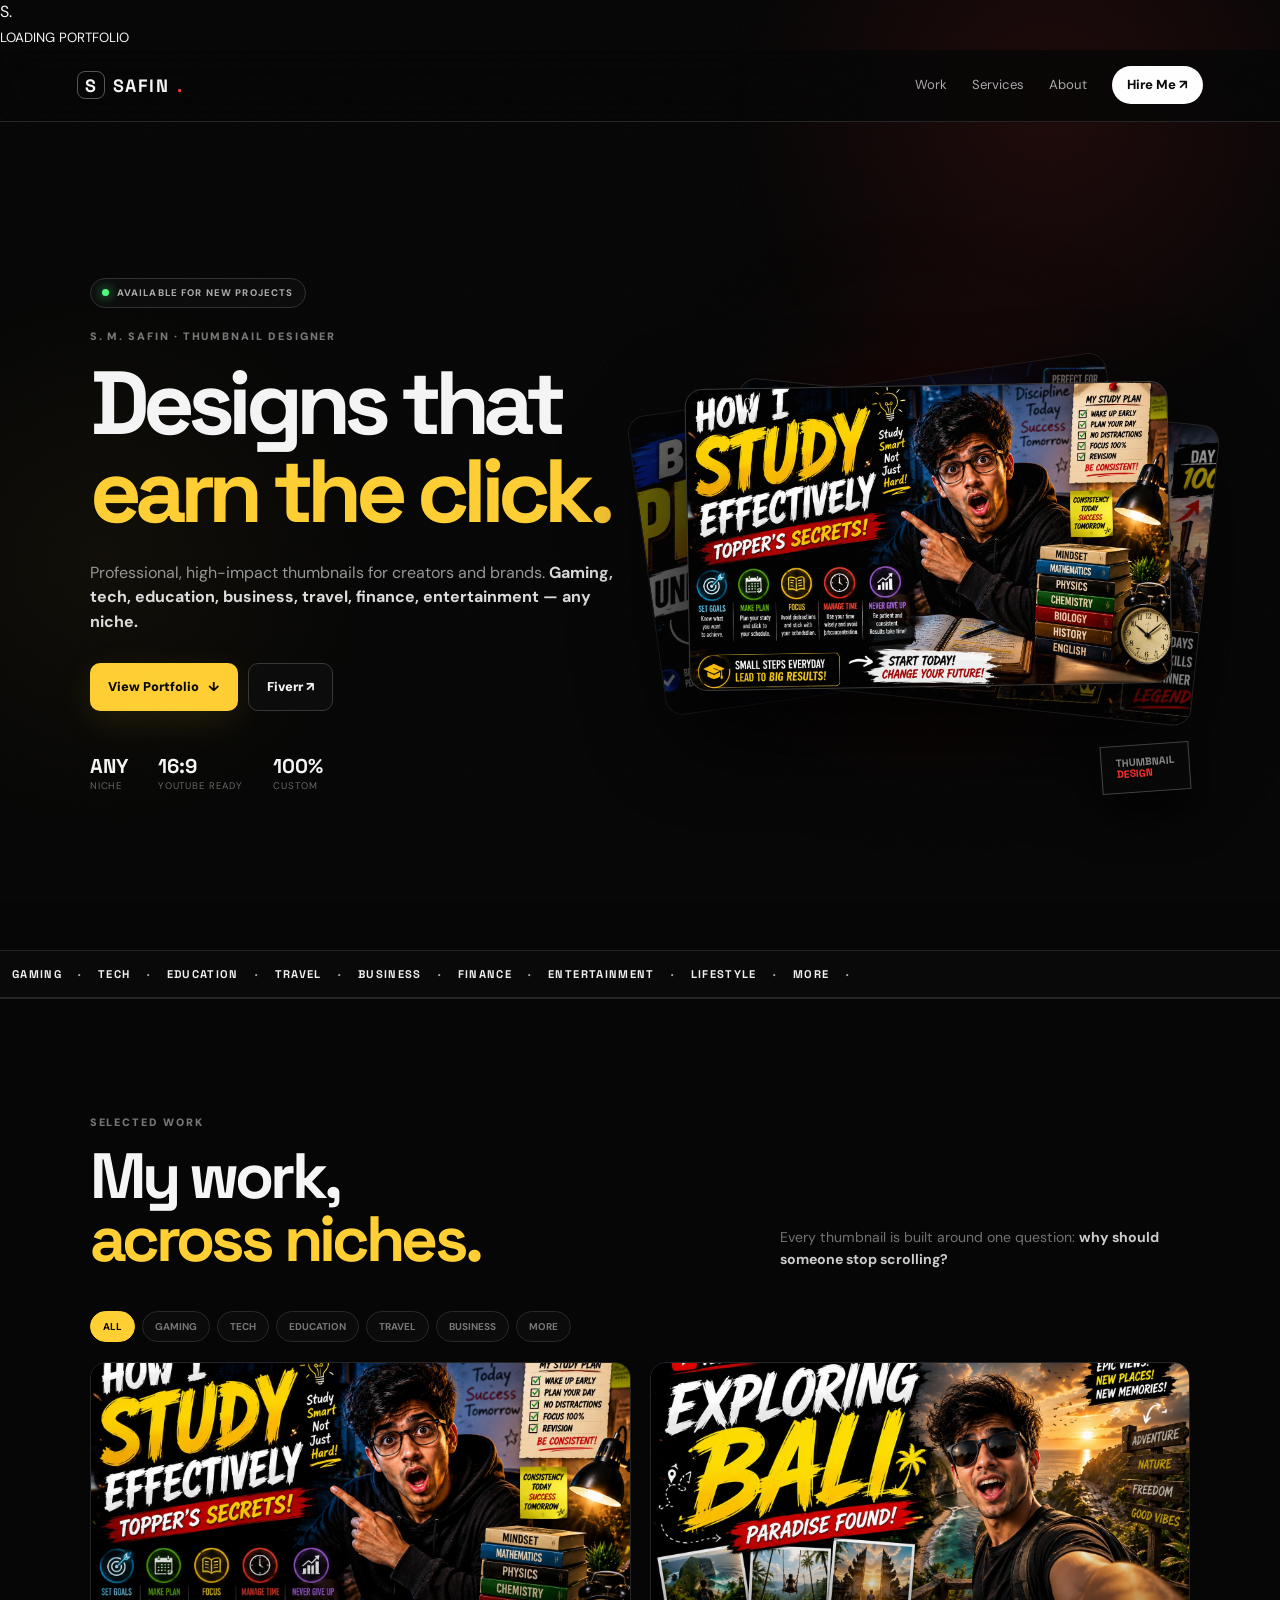
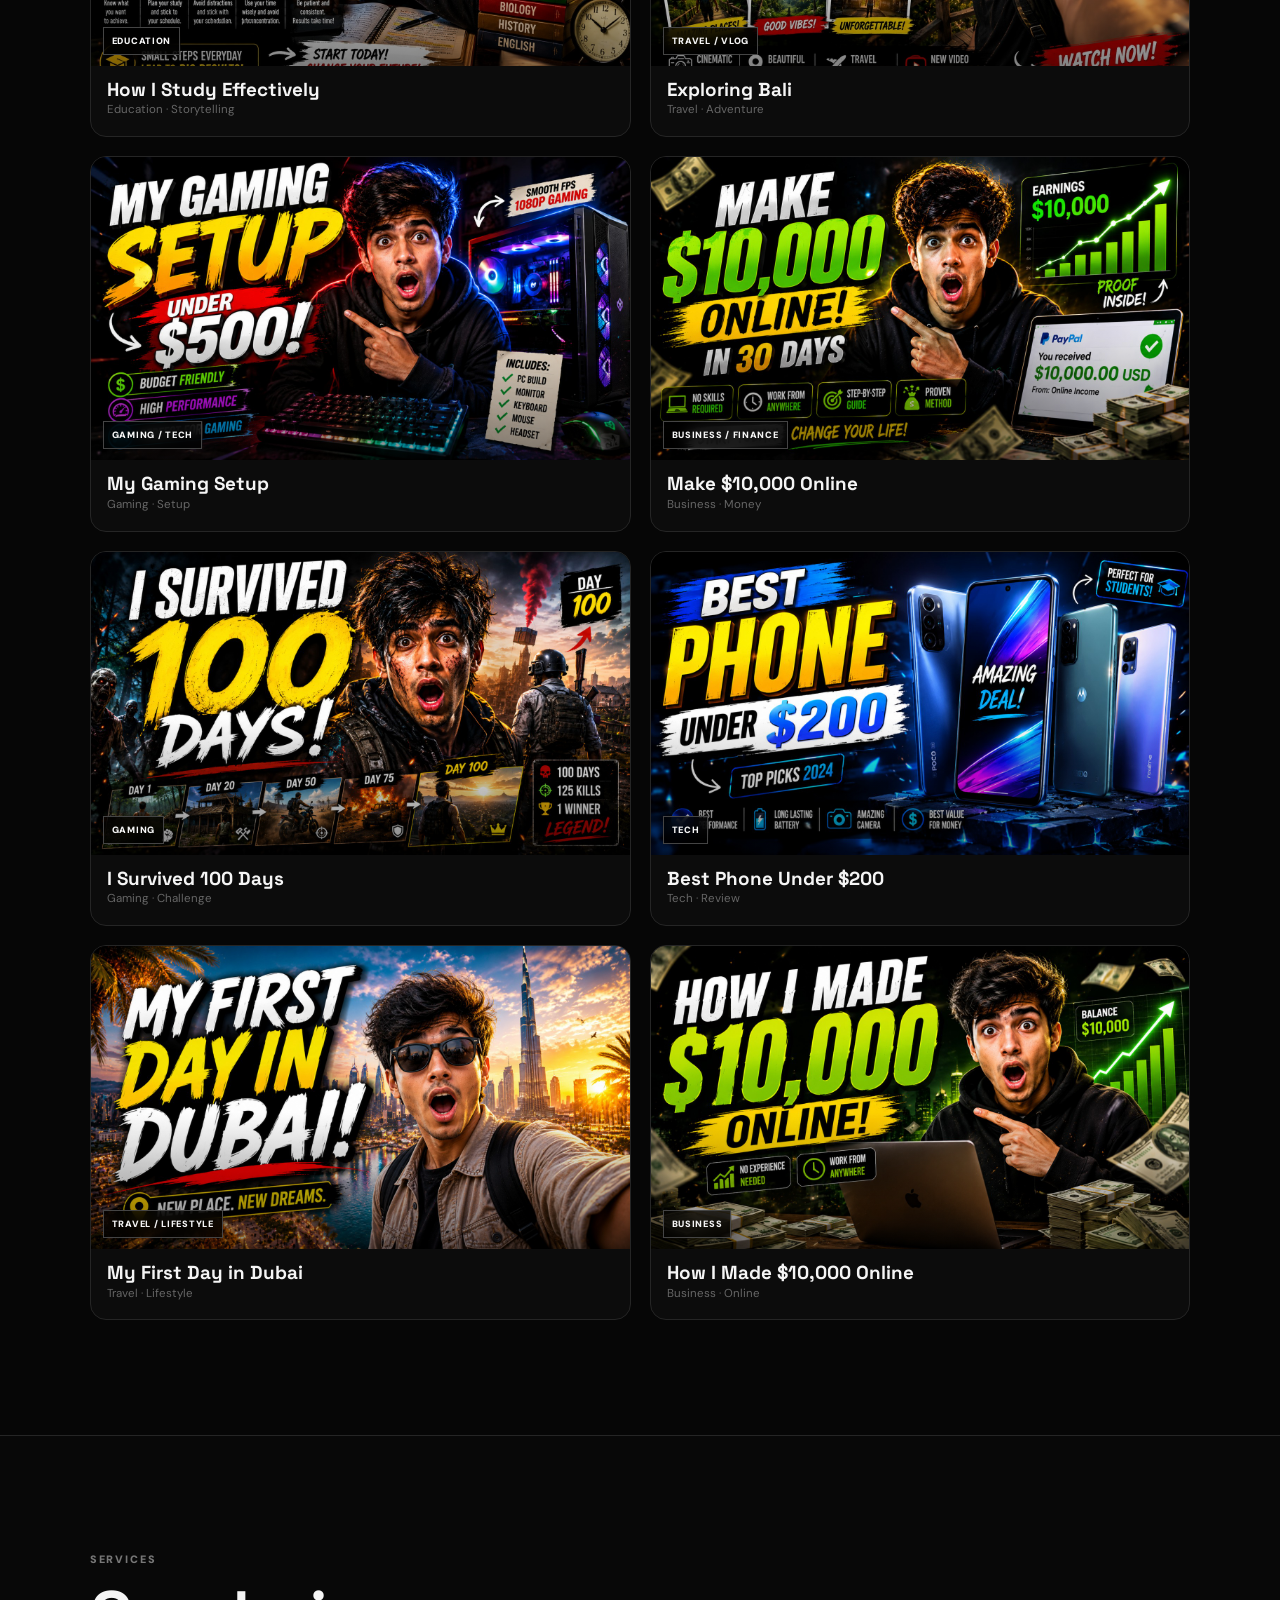
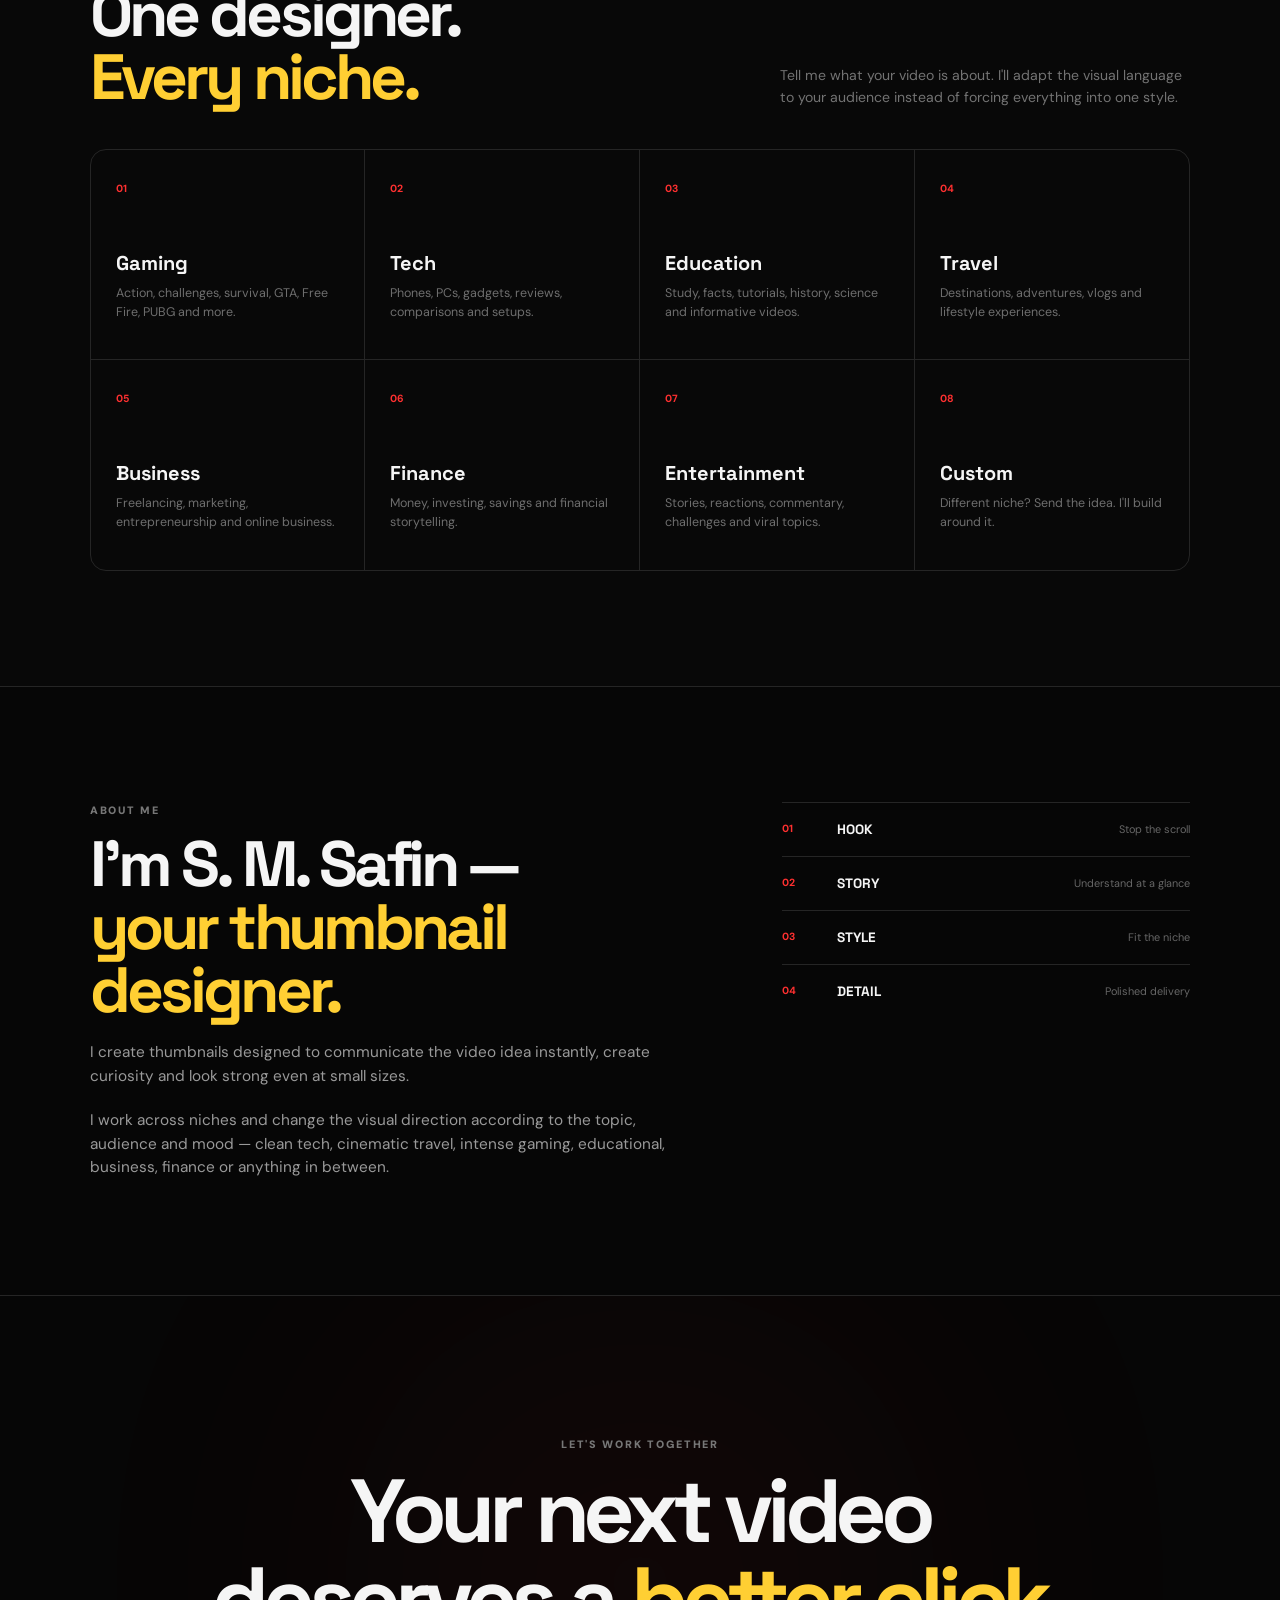
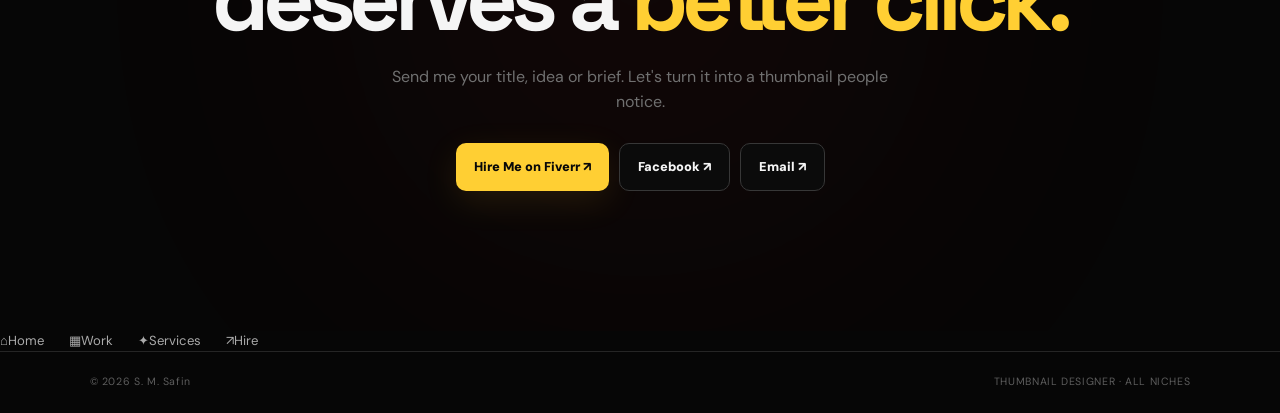
==== index.html @ 0e4bcb1c "Update index.html" ====
<!doctype html>
<html lang="en">
<head>
<meta charset="utf-8">
<meta name="viewport" content="width=device-width,initial-scale=1,viewport-fit=cover">
<meta name="description" content="S. M. Safin — Professional Thumbnail Designer. Custom thumbnails for gaming, tech, education, business, travel, finance, entertainment and more.">
<title>S. M. Safin — Thumbnail Designer</title>
<link rel="preconnect" href="https://fonts.googleapis.com">
<link rel="preconnect" href="https://fonts.gstatic.com" crossorigin>
<link href="https://fonts.googleapis.com/css2?family=DM+Sans:wght@400;500;600;700&family=Space+Grotesk:wght@500;600;700&display=swap" rel="stylesheet">
<link rel="stylesheet" href="style.css">
</head>
<body>
<div id="loader"><div class="loader-logo">S<span>.</span></div><div class="loader-line"><i></i></div><small>LOADING PORTFOLIO</small></div>
<div class="particles" aria-hidden="true"></div>
<div class="cursor-glow"></div>
<div class="grain"></div>

<header class="topbar">
  <a class="logo" href="#home"><span>S</span> SAFIN<span class="red">.</span></a>
  <nav>
    <a href="#work">Work</a><a href="#services">Services</a><a href="#about">About</a>
    <a class="hire-small" href="https://www.fiverr.com/users/safin_vasani" target="_blank" rel="noopener">Hire Me ↗</a>
  </nav>
</header>

<main id="home">
<section class="hero">
  <div class="hero-content reveal">
    <div class="availability"><i></i> AVAILABLE FOR NEW PROJECTS</div>
    <p class="kicker">S. M. SAFIN · THUMBNAIL DESIGNER</p>
    <h1>Designs that<br><em>earn the click.</em></h1>
    <p class="hero-text">Professional, high-impact thumbnails for creators and brands. <strong>Gaming, tech, education, business, travel, finance, entertainment — any niche.</strong></p>
    <div class="actions">
      <a class="btn primary" href="#work">View Portfolio <span>↓</span></a>
      <a class="btn ghost" href="https://www.fiverr.com/users/safin_vasani" target="_blank" rel="noopener">Fiverr ↗</a>
    </div>
    <div class="proof">
      <div><b>ANY</b><small>NICHE</small></div><div><b>16:9</b><small>YOUTUBE READY</small></div><div><b>100%</b><small>CUSTOM</small></div>
    </div>
  </div>

  <div class="hero-visual reveal">
    <div class="halo"></div>
    <div class="frame frame-a"><img src="assets/phone-1.png" alt="Tech thumbnail"></div>
    <div class="frame frame-b"><img src="assets/gaming-100-days.png" alt="Gaming thumbnail"></div>
    <div class="frame frame-c"><img src="assets/education.png" alt="Education thumbnail"></div>
    <div class="floating-label"><span>THUMBNAIL</span><b>DESIGN</b></div>
  </div>
</section>

<section class="marquee"><div><span>GAMING</span> · <span>TECH</span> · <span>EDUCATION</span> · <span>TRAVEL</span> · <span>BUSINESS</span> · <span>FINANCE</span> · <span>ENTERTAINMENT</span> · <span>LIFESTYLE</span> · <span>MORE</span> ·</div></section>

<section class="section" id="work">
  <div class="section-title reveal"><div><p class="kicker">SELECTED WORK</p><h2>My work,<br><em>across niches.</em></h2></div><p>Every thumbnail is built around one question: <strong>why should someone stop scrolling?</strong></p></div>
  <div class="filters">
    <button class="filter active" data-filter="all">All</button><button class="filter" data-filter="gaming">Gaming</button><button class="filter" data-filter="tech">Tech</button><button class="filter" data-filter="education">Education</button><button class="filter" data-filter="travel">Travel</button><button class="filter" data-filter="business">Business</button><button class="filter" data-filter="more">More</button>
  </div>
  <div class="grid">
    <article class="work-card reveal" data-cat="education"><div class="thumb"><img src="assets/education.png" alt="How I Study Effectively"><span>EDUCATION</span></div><h3>How I Study Effectively</h3><p>Education · Storytelling</p></article>
    <article class="work-card reveal" data-cat="travel"><div class="thumb"><img src="assets/bali.png" alt="Exploring Bali"><span>TRAVEL / VLOG</span></div><h3>Exploring Bali</h3><p>Travel · Adventure</p></article>
    <article class="work-card reveal" data-cat="gaming"><div class="thumb"><img src="assets/pc-setup.png" alt="My Gaming Setup"><span>GAMING / TECH</span></div><h3>My Gaming Setup</h3><p>Gaming · Setup</p></article>
    <article class="work-card reveal" data-cat="business"><div class="thumb"><img src="assets/money.png" alt="Make $10,000 Online"><span>BUSINESS / FINANCE</span></div><h3>Make $10,000 Online</h3><p>Business · Money</p></article>
    <article class="work-card reveal" data-cat="gaming"><div class="thumb"><img src="assets/gaming-100-days.png" alt="I Survived 100 Days"><span>GAMING</span></div><h3>I Survived 100 Days</h3><p>Gaming · Challenge</p></article>
    <article class="work-card reveal" data-cat="tech"><div class="thumb"><img src="assets/phone-1.png" alt="Best Phone Under $200"><span>TECH</span></div><h3>Best Phone Under $200</h3><p>Tech · Review</p></article>
    <article class="work-card reveal" data-cat="travel"><div class="thumb"><img src="assets/dubai.png" alt="My First Day in Dubai"><span>TRAVEL / LIFESTYLE</span></div><h3>My First Day in Dubai</h3><p>Travel · Lifestyle</p></article>
    <article class="work-card reveal" data-cat="business"><div class="thumb"><img src="assets/online-income.png" alt="How I Made $10,000 Online"><span>BUSINESS</span></div><h3>How I Made $10,000 Online</h3><p>Business · Online</p></article>
  </div>
</section>

<section class="section dark" id="services">
  <div class="section-title reveal"><div><p class="kicker">SERVICES</p><h2>One designer.<br><em>Every niche.</em></h2></div><p>Tell me what your video is about. I'll adapt the visual language to your audience instead of forcing everything into one style.</p></div>
  <div class="services">
    <div><b>01</b><h3>Gaming</h3><p>Action, challenges, survival, GTA, Free Fire, PUBG and more.</p></div>
    <div><b>02</b><h3>Tech</h3><p>Phones, PCs, gadgets, reviews, comparisons and setups.</p></div>
    <div><b>03</b><h3>Education</h3><p>Study, facts, tutorials, history, science and informative videos.</p></div>
    <div><b>04</b><h3>Travel</h3><p>Destinations, adventures, vlogs and lifestyle experiences.</p></div>
    <div><b>05</b><h3>Business</h3><p>Freelancing, marketing, entrepreneurship and online business.</p></div>
    <div><b>06</b><h3>Finance</h3><p>Money, investing, savings and financial storytelling.</p></div>
    <div><b>07</b><h3>Entertainment</h3><p>Stories, reactions, commentary, challenges and viral topics.</p></div>
    <div><b>08</b><h3>Custom</h3><p>Different niche? Send the idea. I'll build around it.</p></div>
  </div>
</section>

<section class="section about" id="about">
  <div class="about-copy reveal"><p class="kicker">ABOUT ME</p><h2>I'm S. M. Safin —<br><em>your thumbnail designer.</em></h2><p>I create thumbnails designed to communicate the video idea instantly, create curiosity and look strong even at small sizes.</p><p>I work across niches and change the visual direction according to the topic, audience and mood — clean tech, cinematic travel, intense gaming, educational, business, finance or anything in between.</p></div>
  <div class="principles reveal"><div><b>01</b><span>HOOK</span><small>Stop the scroll</small></div><div><b>02</b><span>STORY</span><small>Understand at a glance</small></div><div><b>03</b><span>STYLE</span><small>Fit the niche</small></div><div><b>04</b><span>DETAIL</span><small>Polished delivery</small></div></div>
</section>

<section class="contact" id="contact">
  <div class="contact-inner reveal"><p class="kicker">LET'S WORK TOGETHER</p><h2>Your next video<br>deserves a <em>better click.</em></h2><p>Send me your title, idea or brief. Let's turn it into a thumbnail people notice.</p><div class="contact-buttons"><a class="btn primary" href="https://www.fiverr.com/users/safin_vasani" target="_blank" rel="noopener">Hire Me on Fiverr ↗</a><a class="btn ghost" href="https://www.facebook.com/share/1FQBGMkXBJ/" target="_blank" rel="noopener">Facebook ↗</a><a class="btn ghost" href="mailto:safinvasani77@gmail.com">Email ↗</a></div></div>
</section>
</main>
<nav class="mobile-nav" aria-label="Mobile navigation">
  <a href="#home" class="active"><span>⌂</span>Home</a>
  <a href="#work"><span>▦</span>Work</a>
  <a href="#services"><span>✦</span>Services</a>
  <a href="#contact"><span>↗</span>Hire</a>
</nav>

<footer><span>© 2026 S. M. Safin</span><span>THUMBNAIL DESIGNER · ALL NICHES</span></footer>

<script>
window.addEventListener('load',()=>setTimeout(()=>document.body.classList.add('loaded'),550));
const observer=new IntersectionObserver(entries=>entries.forEach(e=>{if(e.isIntersecting)e.target.classList.add('visible')}),{threshold:.12});
document.querySelectorAll('.reveal').forEach(e=>observer.observe(e));

const filters=document.querySelectorAll('.filter');
const cards=document.querySelectorAll('.work-card');
filters.forEach(btn=>btn.addEventListener('click',()=>{
  filters.forEach(b=>b.classList.remove('active'));btn.classList.add('active');
  const f=btn.dataset.filter;
  cards.forEach(c=>{c.style.display=(f==='all'||c.dataset.cat===f|| (f==='more'&&!['gaming','tech','education','travel','business'].includes(c.dataset.cat)))?'block':'none'});
}));

document.querySelectorAll('.thumb img').forEach(img=>img.addEventListener('click',()=>{
  const light=document.createElement('div');light.className='lightbox';
  light.innerHTML='<button aria-label="Close">×</button><img src="'+img.src+'" alt="">';
  document.body.appendChild(light);
  light.addEventListener('click',e=>{if(e.target===light||e.target.tagName==='BUTTON')light.remove()});
}));
const mobileLinks=[...document.querySelectorAll('.mobile-nav a')];
const sections=['home','work','services','contact'].map(id=>document.getElementById(id));
const navObserver=new IntersectionObserver(entries=>entries.forEach(e=>{
  if(e.isIntersecting){
    mobileLinks.forEach(a=>a.classList.toggle('active',a.getAttribute('href')==='#'+e.target.id));
  }
}),{rootMargin:'-45% 0px -45% 0px',threshold:0});
sections.forEach(s=>s&&navObserver.observe(s));
</script>
</body>
                                      </html>
---- style.css ----
*{box-sizing:border-box;margin:0;padding:0}
:root{--bg:#060606;--panel:#0d0d0d;--text:#f5f5f5;--muted:#8d8d8d;--line:#252525;--red:#ff3030;--gold:#ffcf33}
html{scroll-behavior:smooth}
body{background:var(--bg);color:var(--text);font-family:"DM Sans",sans-serif;line-height:1.55;overflow-x:hidden}
body:before{content:"";position:fixed;inset:0;pointer-events:none;background:radial-gradient(circle at 82% 12%,rgba(255,48,48,.10),transparent 25%),radial-gradient(circle at 8% 62%,rgba(255,207,51,.045),transparent 22%);z-index:-2}
.grain{position:fixed;inset:0;pointer-events:none;opacity:.025;z-index:50;background-image:url("data:image/svg+xml,%3Csvg xmlns='http://www.w3.org/2000/svg' width='160' height='160'%3E%3Cfilter id='n'%3E%3CfeTurbulence baseFrequency='.8' numOctaves='3' stitchTiles='stitch' type='fractalNoise'/%3E%3C/filter%3E%3Crect width='100%25' height='100%25' filter='url(%23n)'/%3E%3C/svg%3E")}
a{text-decoration:none;color:inherit}
.topbar{height:72px;display:flex;align-items:center;justify-content:space-between;padding:0 6vw;border-bottom:1px solid var(--line);position:sticky;top:0;z-index:20;background:rgba(6,6,6,.82);backdrop-filter:blur(18px)}
.logo{font:700 1.12rem "Space Grotesk";letter-spacing:.08em;display:flex;gap:8px;align-items:center}.logo span:first-child{display:grid;place-items:center;width:28px;height:28px;border:1px solid #555;border-radius:8px}.red{color:var(--red)}
nav{display:flex;align-items:center;gap:25px;color:#aaa;font-size:.82rem}nav a:hover{color:#fff}.hire-small{padding:9px 15px;border-radius:999px;background:#fff;color:#080808;font-weight:800}
.hero{min-height:calc(100vh - 72px);display:grid;grid-template-columns:1fr 1fr;align-items:center;gap:4vw;padding:65px 7vw;position:relative}
.availability{display:inline-flex;align-items:center;gap:8px;padding:7px 11px;border:1px solid #303030;border-radius:99px;color:#aaa;font-size:.6rem;font-weight:800;letter-spacing:.12em;margin-bottom:20px;background:#0b0b0b}.availability i{width:7px;height:7px;border-radius:50%;background:#4cff82;box-shadow:0 0 12px #4cff82}
.kicker{font-size:.67rem;font-weight:900;letter-spacing:.18em;color:#777;margin-bottom:15px}
h1,h2,h3{font-family:"Space Grotesk",sans-serif;line-height:.98}h1{font-size:clamp(3.2rem,7vw,7rem);letter-spacing:-.075em}em{font-style:normal;color:var(--gold)}
.hero-text{max-width:650px;color:#969696;font-size:1rem;margin:25px 0 28px}.hero-text strong{color:#ddd}
.actions,.contact-buttons{display:flex;gap:10px;flex-wrap:wrap}.btn{display:inline-flex;align-items:center;justify-content:center;gap:9px;padding:13px 18px;border-radius:10px;font-size:.8rem;font-weight:900;transition:.25s}.primary{background:var(--gold);color:#080808;box-shadow:0 10px 35px rgba(255,207,51,.10)}.primary:hover{transform:translateY(-3px);box-shadow:0 15px 45px rgba(255,207,51,.22)}.ghost{border:1px solid #373737;background:#0b0b0b}.ghost:hover{border-color:#777;transform:translateY(-3px)}
.proof{display:flex;gap:30px;margin-top:42px}.proof div{display:flex;flex-direction:column}.proof b{font:700 1.25rem "Space Grotesk"}.proof small{color:#666;font-size:.6rem;letter-spacing:.1em}
.hero-visual{height:570px;position:relative;display:flex;align-items:center;justify-content:center}.halo{position:absolute;width:320px;height:320px;border-radius:50%;background:rgba(255,48,48,.16);filter:blur(85px);animation:pulse 5s ease-in-out infinite}.frame{position:absolute;width:min(500px,92%);aspect-ratio:16/10;border:1px solid #393939;border-radius:18px;overflow:hidden;background:#111;box-shadow:0 35px 90px rgba(0,0,0,.7)}.frame img{width:100%;height:100%;object-fit:cover}.frame-a{transform:rotate(-8deg) translate(-42px,-8px);opacity:.42}.frame-b{transform:rotate(6deg) translate(38px,12px);opacity:.68}.frame-c{transform:rotate(-1deg);z-index:3}.floating-label{position:absolute;z-index:5;right:0;bottom:5%;background:rgba(7,7,7,.9);border:1px solid #444;padding:12px 14px;transform:rotate(-4deg);font:700 .65rem/1.05 "Space Grotesk";box-shadow:0 20px 45px #000}.floating-label span{display:block;color:#888}.floating-label b{color:var(--red)}
.marquee{overflow:hidden;border-top:1px solid var(--line);border-bottom:1px solid var(--line);background:#090909;padding:16px 0;white-space:nowrap}.marquee div{width:max-content;animation:marquee 25s linear infinite;font:700 .7rem "Space Grotesk";letter-spacing:.12em;color:#aaa}.marquee span{color:#eee;margin:0 12px}
.section{padding:115px 7vw;border-top:1px solid var(--line)}.section.dark{background:#080808}.section-title{display:flex;justify-content:space-between;align-items:end;gap:35px;margin-bottom:40px}.section-title h2{font-size:clamp(2.5rem,5vw,5rem);letter-spacing:-.06em}.section-title>p{max-width:410px;color:#737373;font-size:.88rem}.section-title>p strong{color:#ccc}
.filters{display:flex;gap:7px;flex-wrap:wrap;margin-bottom:20px}.filter{border:1px solid #292929;background:#0b0b0b;color:#777;border-radius:99px;padding:8px 12px;font:700 .62rem "DM Sans";text-transform:uppercase;cursor:pointer}.filter.active,.filter:hover{background:var(--gold);border-color:var(--gold);color:#080808}
.grid{display:grid;grid-template-columns:repeat(2,1fr);gap:19px}.work-card{background:#0c0c0c;border:1px solid #252525;border-radius:16px;overflow:hidden;transition:.3s}.work-card:hover{transform:translateY(-5px);border-color:#4b4b4b}.thumb{position:relative;overflow:hidden;cursor:zoom-in}.thumb img{display:block;width:100%;aspect-ratio:16/9;object-fit:cover;transition:.45s}.work-card:hover .thumb img{transform:scale(1.035)}.thumb:after{content:"";position:absolute;inset:0;background:linear-gradient(to top,rgba(0,0,0,.48),transparent 45%);pointer-events:none}.thumb span{position:absolute;left:12px;bottom:11px;z-index:2;padding:6px 8px;border:1px solid #444;background:rgba(0,0,0,.72);backdrop-filter:blur(7px);font-size:.57rem;font-weight:900;letter-spacing:.08em}.work-card h3{font-size:1.18rem;padding:15px 16px 2px}.work-card>p{font-size:.72rem;color:#666;padding:0 16px 17px}
.services{display:grid;grid-template-columns:repeat(4,1fr);border:1px solid var(--line);border-radius:16px;overflow:hidden}.services>div{min-height:210px;padding:25px;border-right:1px solid var(--line);border-bottom:1px solid var(--line);transition:.25s}.services>div:nth-child(4n){border-right:0}.services>div:nth-last-child(-n+4){border-bottom:0}.services>div:hover{background:#101010}.services b{color:var(--red);font-size:.65rem}.services h3{font-size:1.25rem;margin:55px 0 10px}.services p{font-size:.78rem;color:#6e6e6e}
.about{display:grid;grid-template-columns:1.2fr .8fr;gap:80px}.about-copy{max-width:760px}.about-copy h2{font-size:clamp(2.5rem,5vw,5rem);letter-spacing:-.06em}.about-copy>p:not(.kicker){color:#999;margin-top:20px;font-size:.96rem}.principles{display:flex;flex-direction:column}.principles div{border-top:1px solid var(--line);padding:18px 0;display:grid;grid-template-columns:45px 1fr auto;align-items:center;gap:10px}.principles b{color:var(--red);font-size:.65rem}.principles span{font:700 .85rem "Space Grotesk"}.principles small{color:#666;font-size:.68rem}
.contact{padding:140px 7vw;border-top:1px solid var(--line);text-align:center;position:relative;overflow:hidden}.contact:before{content:"";position:absolute;width:500px;height:500px;border-radius:50%;background:var(--red);filter:blur(170px);opacity:.08;left:50%;top:45%;transform:translate(-50%,-50%)}.contact-inner{position:relative}.contact h2{font-size:clamp(3rem,7vw,7rem);letter-spacing:-.07em}.contact-inner>p:not(.kicker){max-width:500px;color:#707070;margin:22px auto 28px}.contact-buttons{justify-content:center}
footer{display:flex;justify-content:space-between;padding:22px 7vw;border-top:1px solid var(--line);color:#5e5e5e;font-size:.66rem;letter-spacing:.06em}
.reveal{opacity:0;transform:translateY(24px);transition:opacity .7s ease,transform .7s ease}.reveal.visible{opacity:1;transform:none}
.lightbox{position:fixed;inset:0;background:rgba(0,0,0,.92);backdrop-filter:blur(10px);z-index:100;display:grid;place-items:center;padding:25px}.lightbox img{max-width:94vw;max-height:88vh;object-fit:contain;border:1px solid #444;border-radius:10px}.lightbox button{position:fixed;right:18px;top:15px;width:42px;height:42px;border-radius:50%;border:1px solid #555;background:#111;color:#fff;font-size:28px;cursor:pointer}
@keyframes pulse{50%{transform:scale(1.08);opacity:.75}}@keyframes marquee{to{transform:translateX(-50%)}}
@media(max-width:900px){.hero{grid-template-columns:1fr;padding-top:55px}.hero-visual{height:420px;margin-top:10px}.services{grid-template-columns:1fr 1fr}.services>div:nth-child(4n){border-right:1px solid var(--line)}.services>div:nth-child(2n){border-right:0}.services>div:nth-last-child(-n+4){border-bottom:1px solid var(--line)}.services>div:nth-last-child(-n+2){border-bottom:0}.about{grid-template-columns:1fr;gap:45px}}
@media(max-width:620px){.topbar{height:66px;padding:0 5vw}.topbar nav a:not(.hire-small){display:none}.hero,.section{padding-left:5vw;padding-right:5vw}.hero{min-height:auto;padding-top:45px;padding-bottom:55px}.availability{font-size:.53rem}h1{font-size:3.25rem}.hero-text{font-size:.9rem}.proof{gap:18px}.proof b{font-size:1.05rem}.hero-visual{height:300px}.frame{width:94%}.floating-label{right:0;bottom:0}.section{padding-top:85px;padding-bottom:85px}.section-title{display:block}.section-title>p{margin-top:16px}.filters{flex-wrap:nowrap;overflow:auto;padding-bottom:4px}.filter{white-space:nowrap}.grid{grid-template-columns:1fr}.services{grid-template-columns:1fr}.services>div,.services>div:nth-child(2n),.services>div:nth-child(4n){border-right:0!important;border-bottom:1px solid var(--line)!important;min-height:auto}.services>div:last-child{border-bottom:0!important}.about-copy h2{font-size:2.55rem}.contact{padding:100px 5vw}.contact h2{font-size:3.2rem}.contact-buttons .btn{width:100%}footer{padding:20px 5vw;display:block}footer span{display:block;margin:4px 0}}
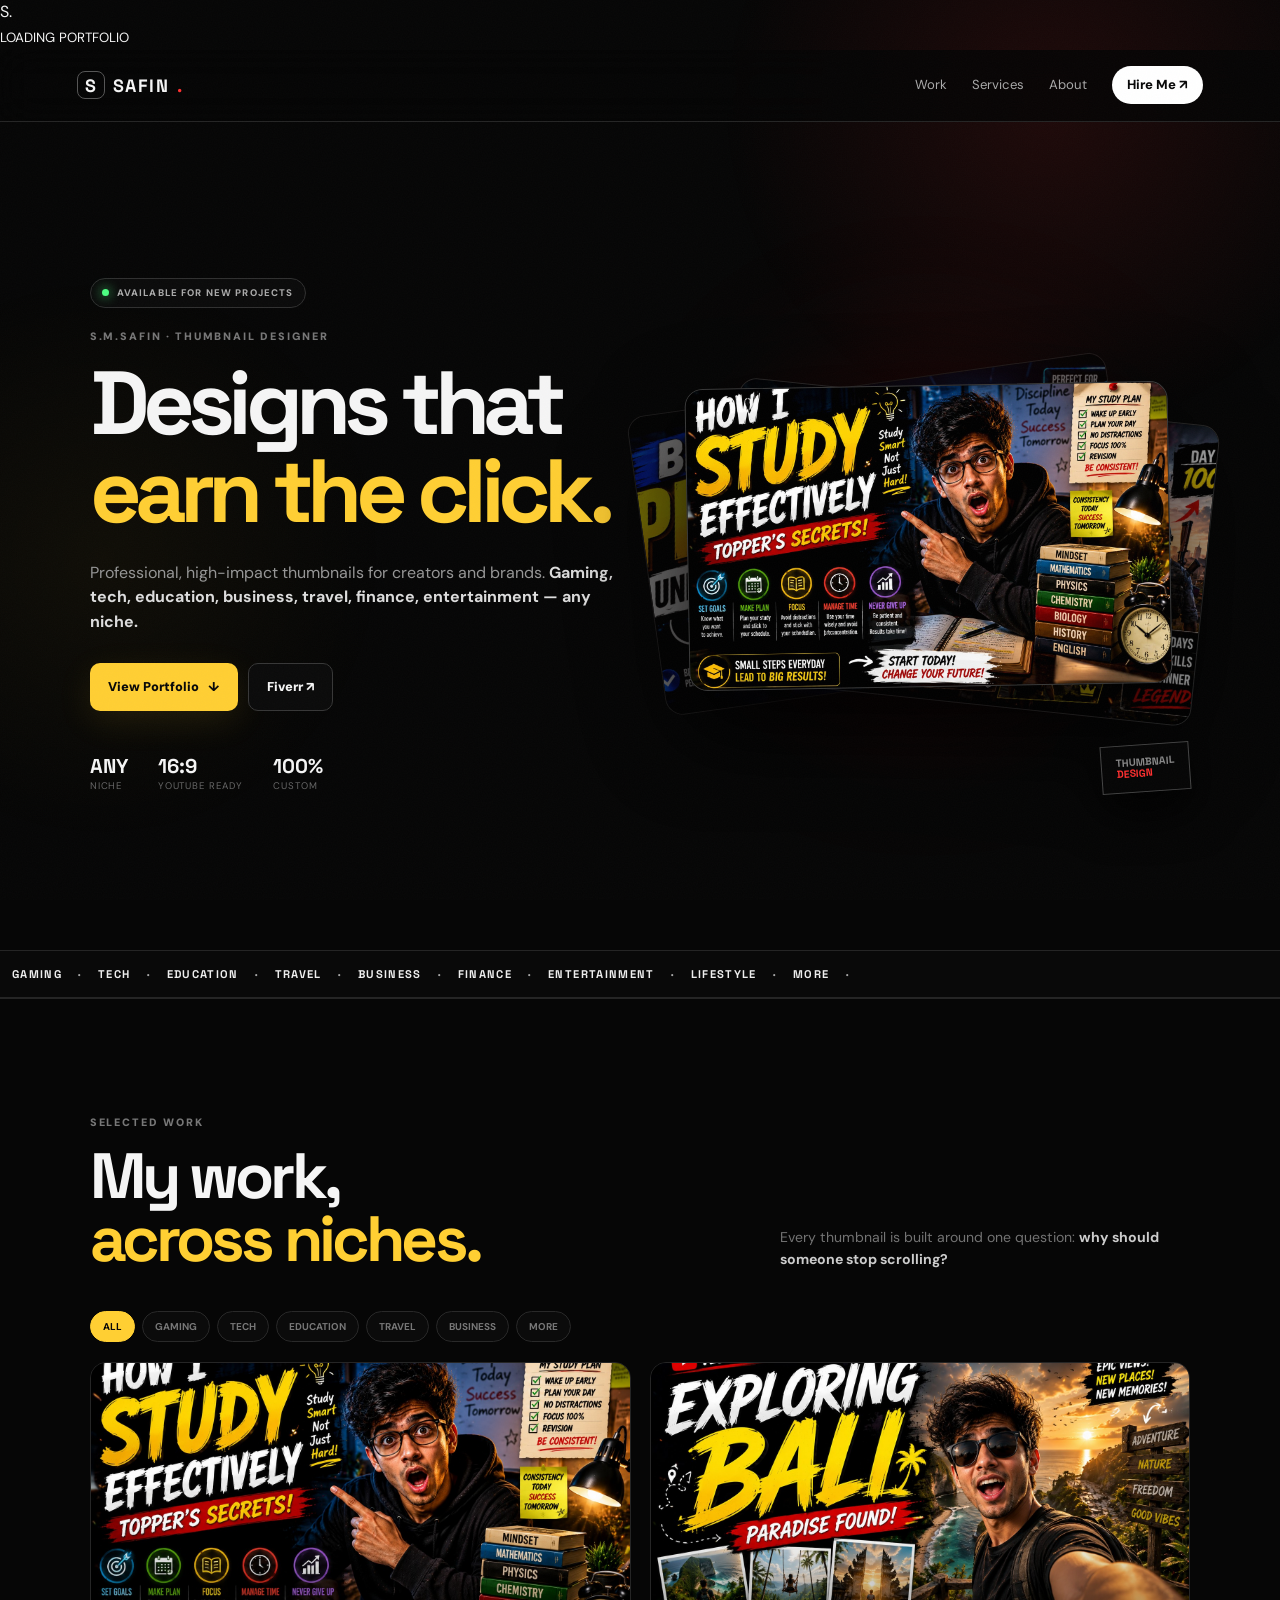
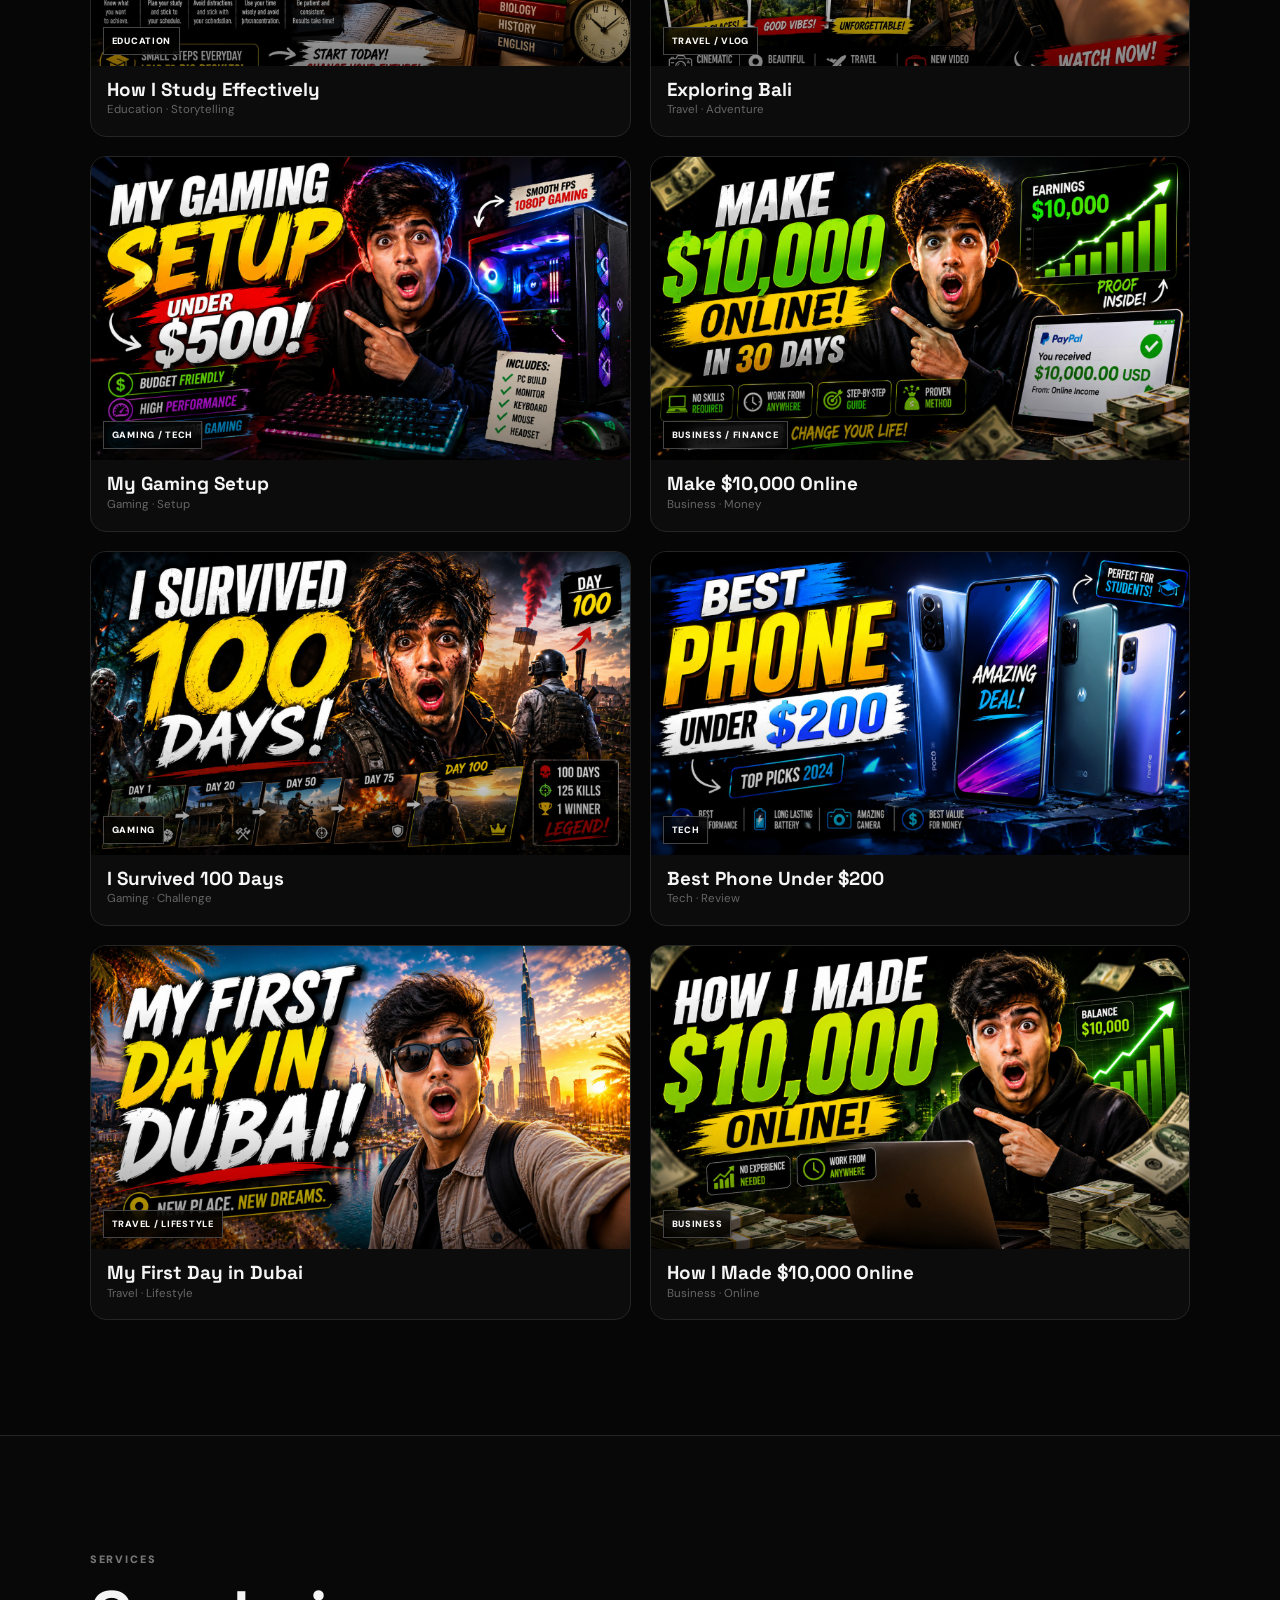
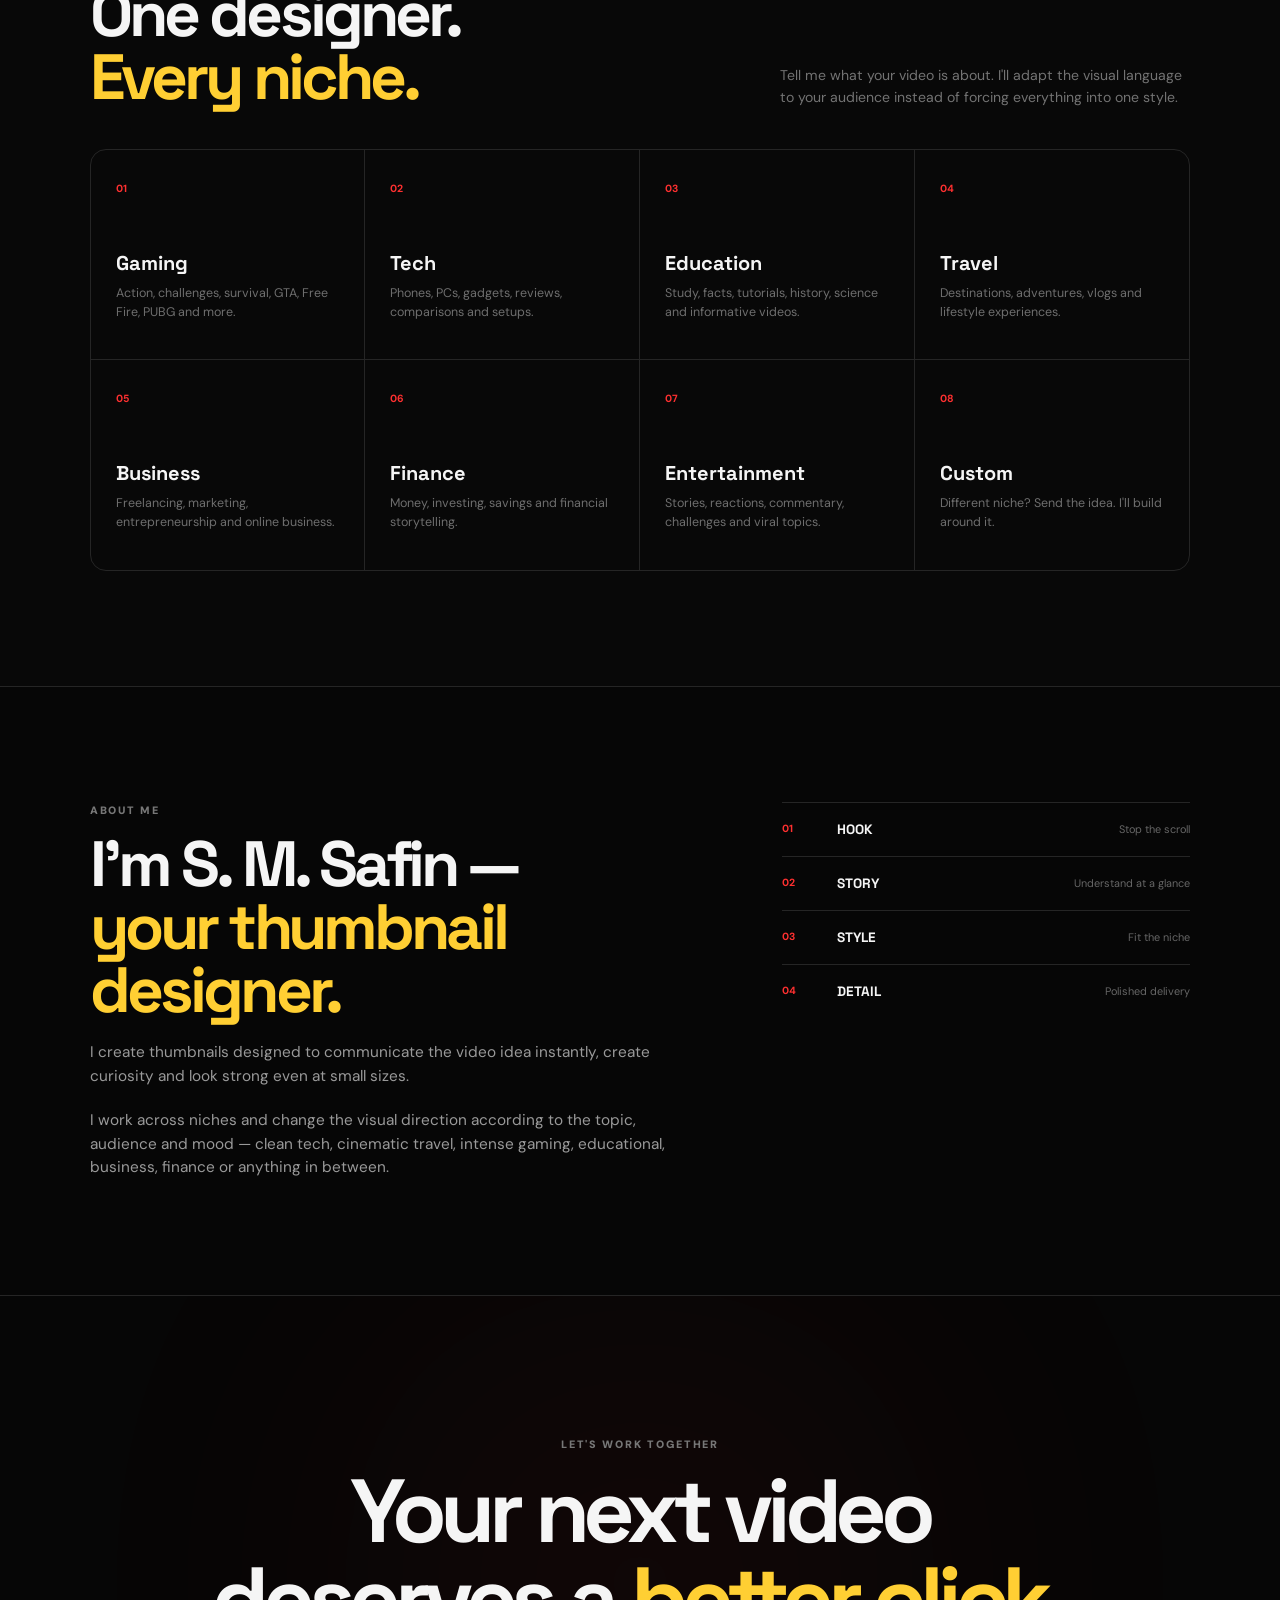
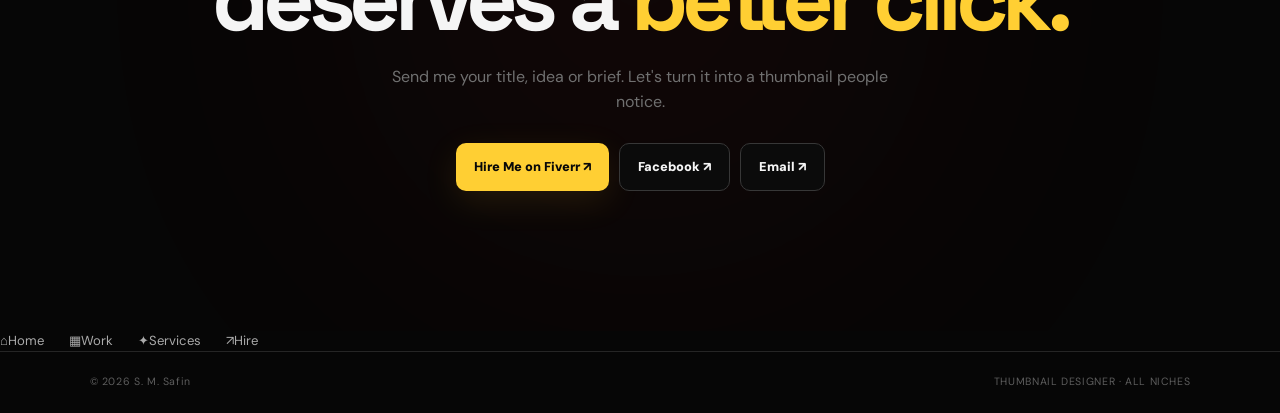
==== commit 58ce34a8: "Update index.html" ====
--- a/index.html
+++ b/index.html
@@ -3,8 +3,8 @@
 <head>
 <meta charset="utf-8">
 <meta name="viewport" content="width=device-width,initial-scale=1,viewport-fit=cover">
-<meta name="description" content="S. M. Safin — Professional Thumbnail Designer. Custom thumbnails for gaming, tech, education, business, travel, finance, entertainment and more.">
-<title>S. M. Safin — Thumbnail Designer</title>
+<meta name="description" content="S.M.Safin — Professional Thumbnail Designer. Custom thumbnails for gaming, tech, education, business, travel, finance, entertainment and more.">
+<title>S.M Safin — Thumbnail Designer</title>
 <link rel="preconnect" href="https://fonts.googleapis.com">
 <link rel="preconnect" href="https://fonts.gstatic.com" crossorigin>
 <link href="https://fonts.googleapis.com/css2?family=DM+Sans:wght@400;500;600;700&family=Space+Grotesk:wght@500;600;700&display=swap" rel="stylesheet">
@@ -28,7 +28,7 @@
 <section class="hero">
   <div class="hero-content reveal">
     <div class="availability"><i></i> AVAILABLE FOR NEW PROJECTS</div>
-    <p class="kicker">S. M. SAFIN · THUMBNAIL DESIGNER</p>
+    <p class="kicker">S.M.SAFIN · THUMBNAIL DESIGNER</p>
     <h1>Designs that<br><em>earn the click.</em></h1>
     <p class="hero-text">Professional, high-impact thumbnails for creators and brands. <strong>Gaming, tech, education, business, travel, finance, entertainment — any niche.</strong></p>
     <div class="actions">
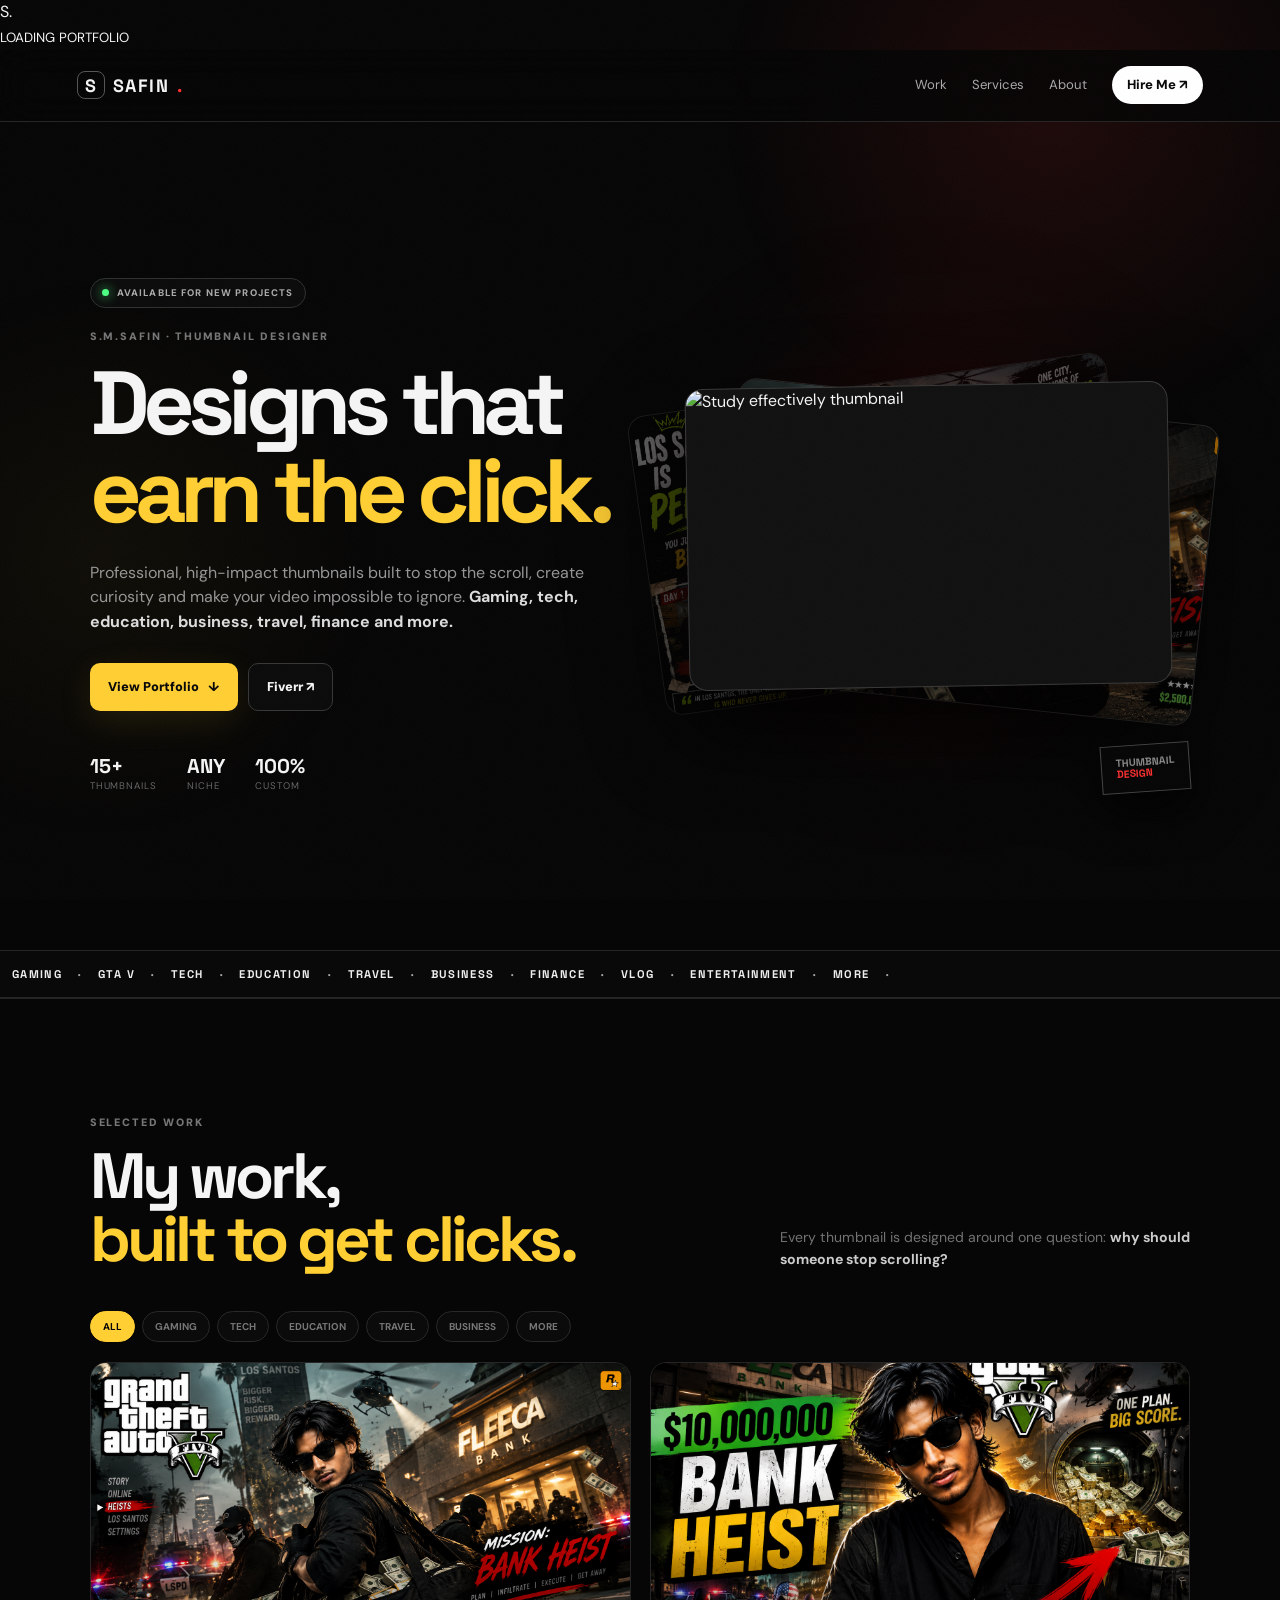
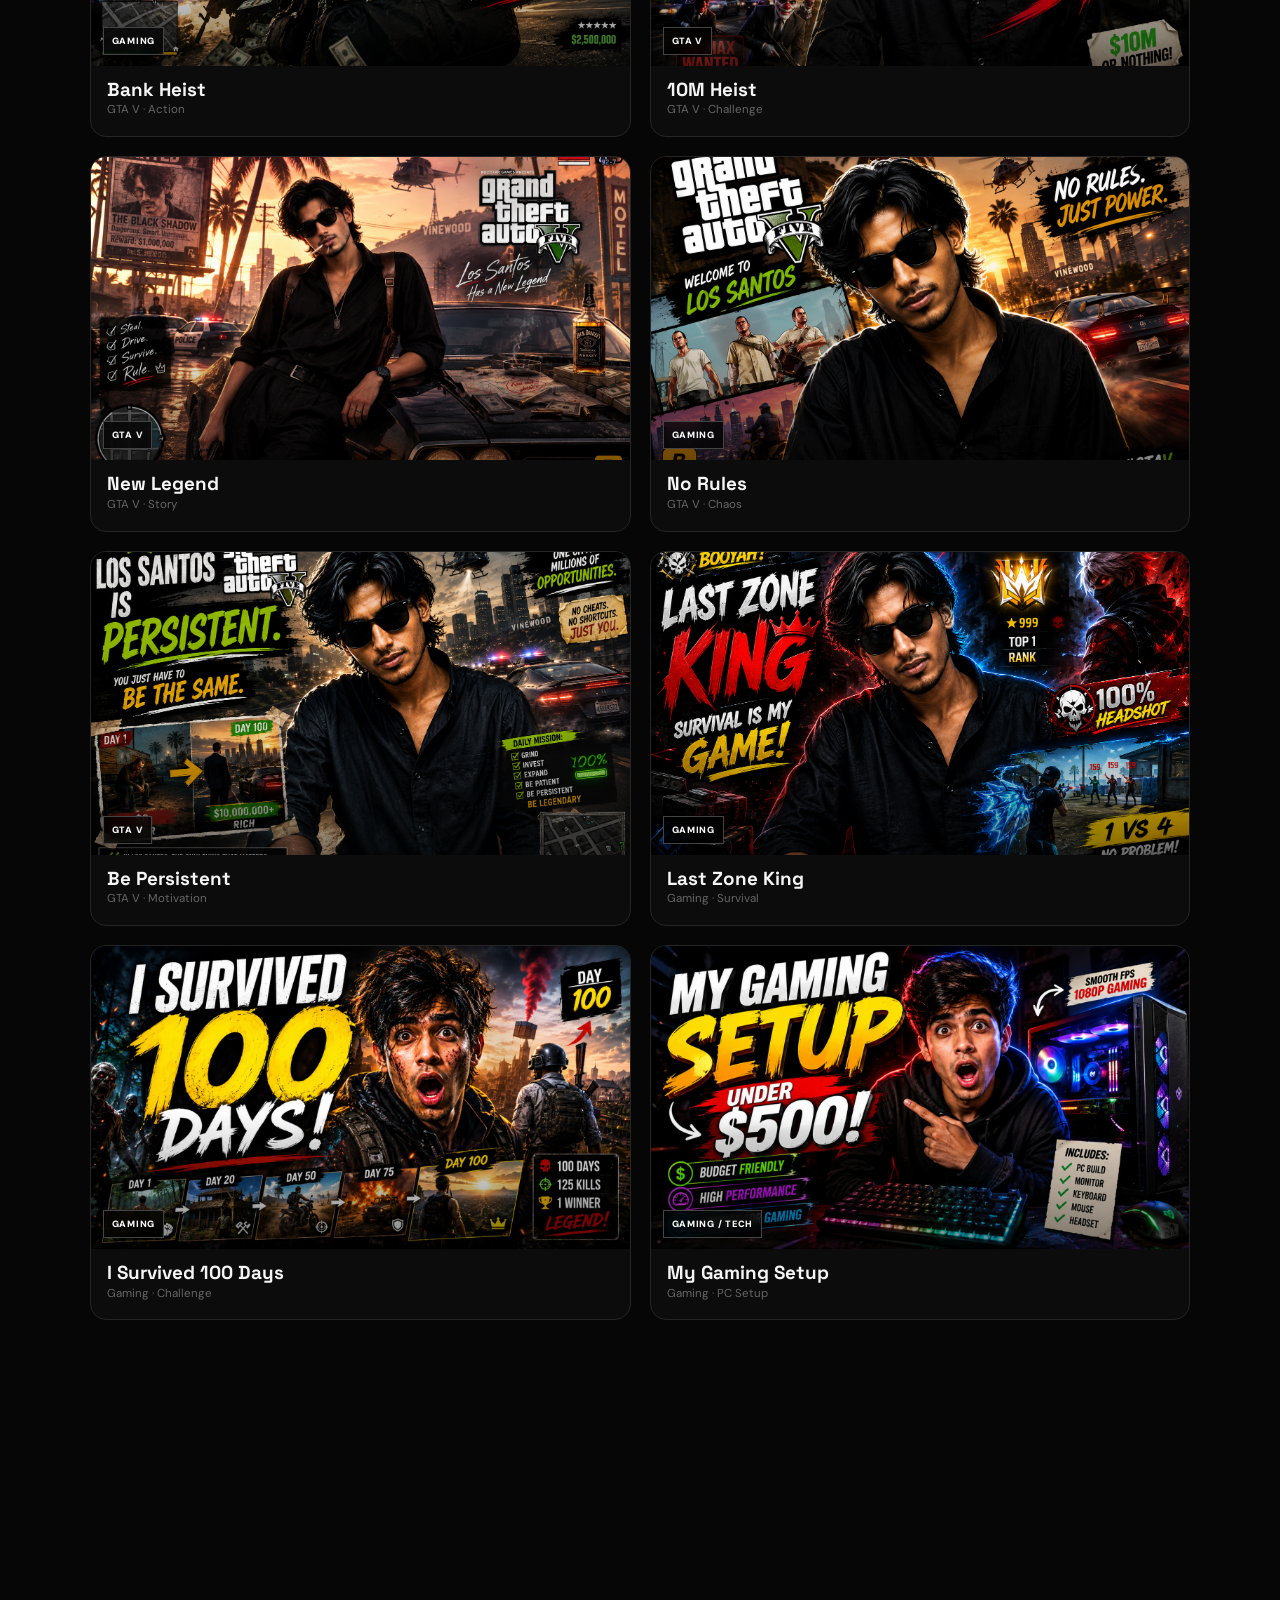
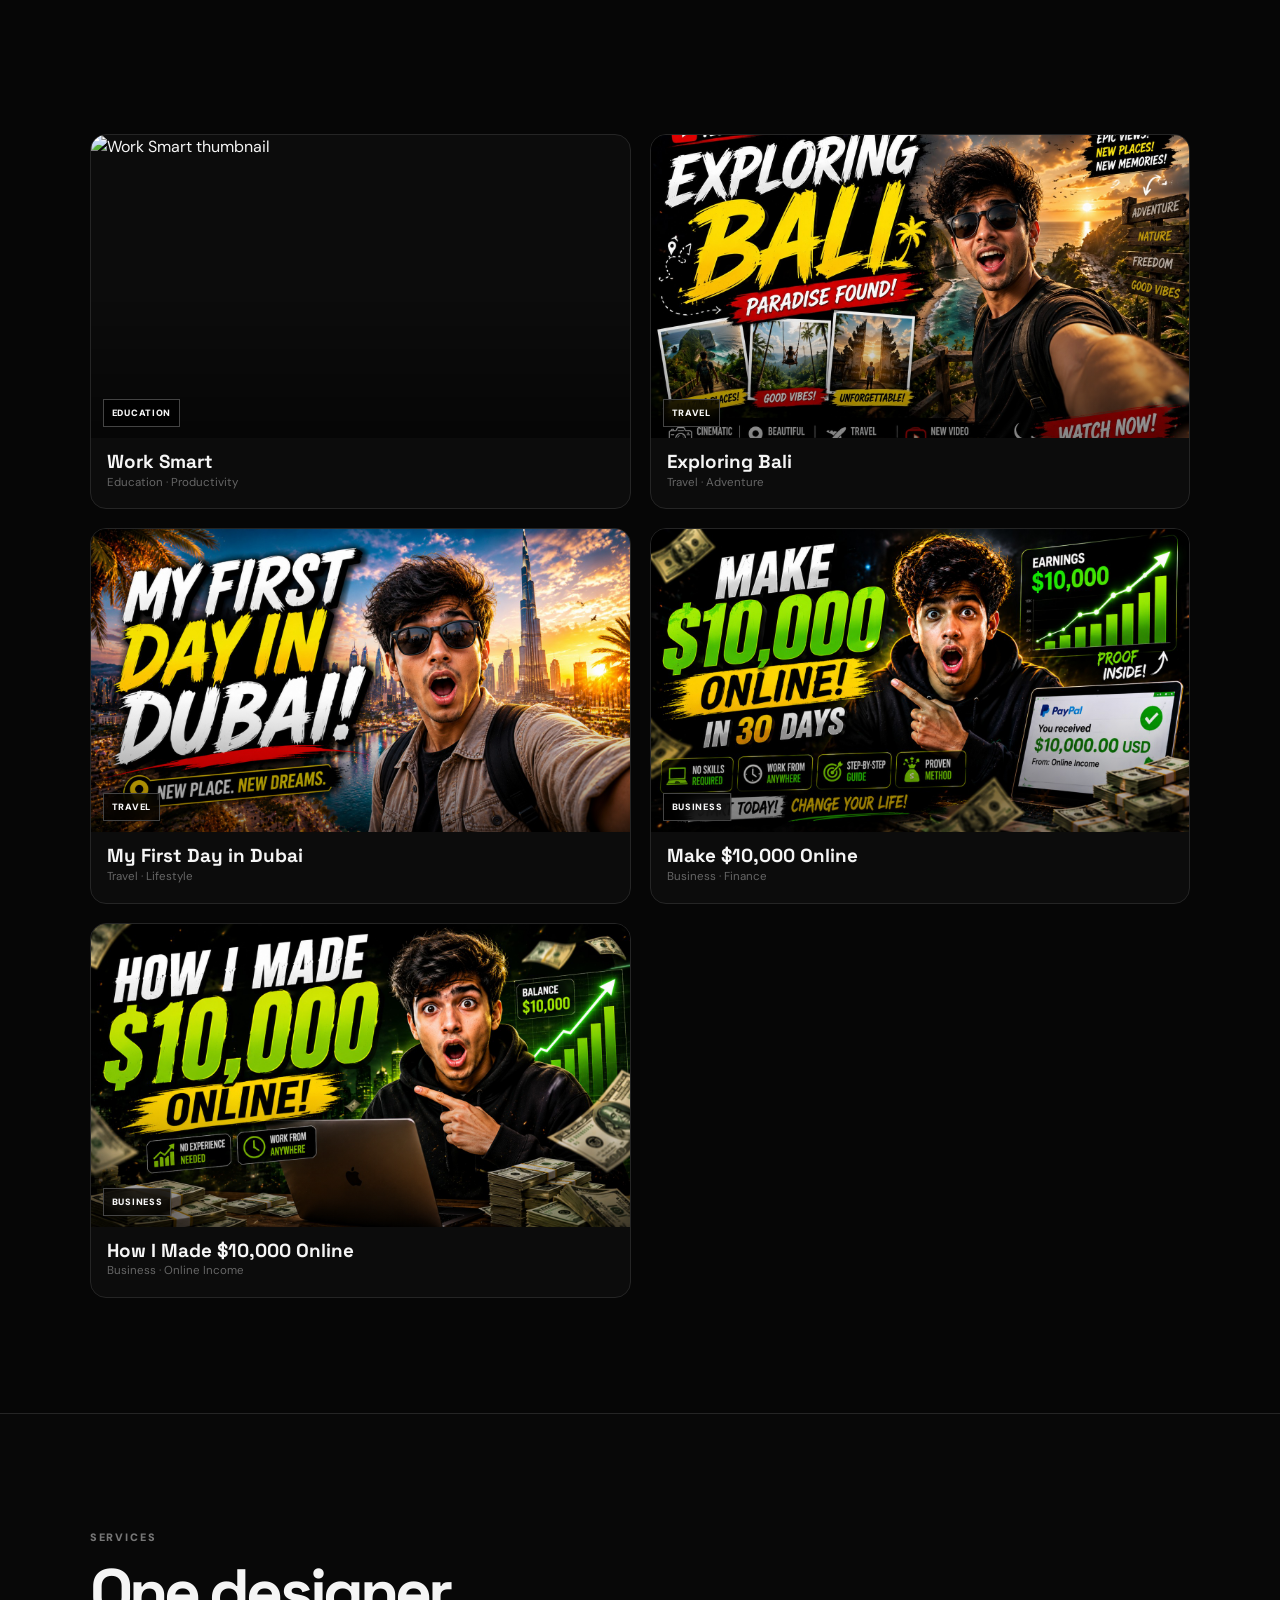
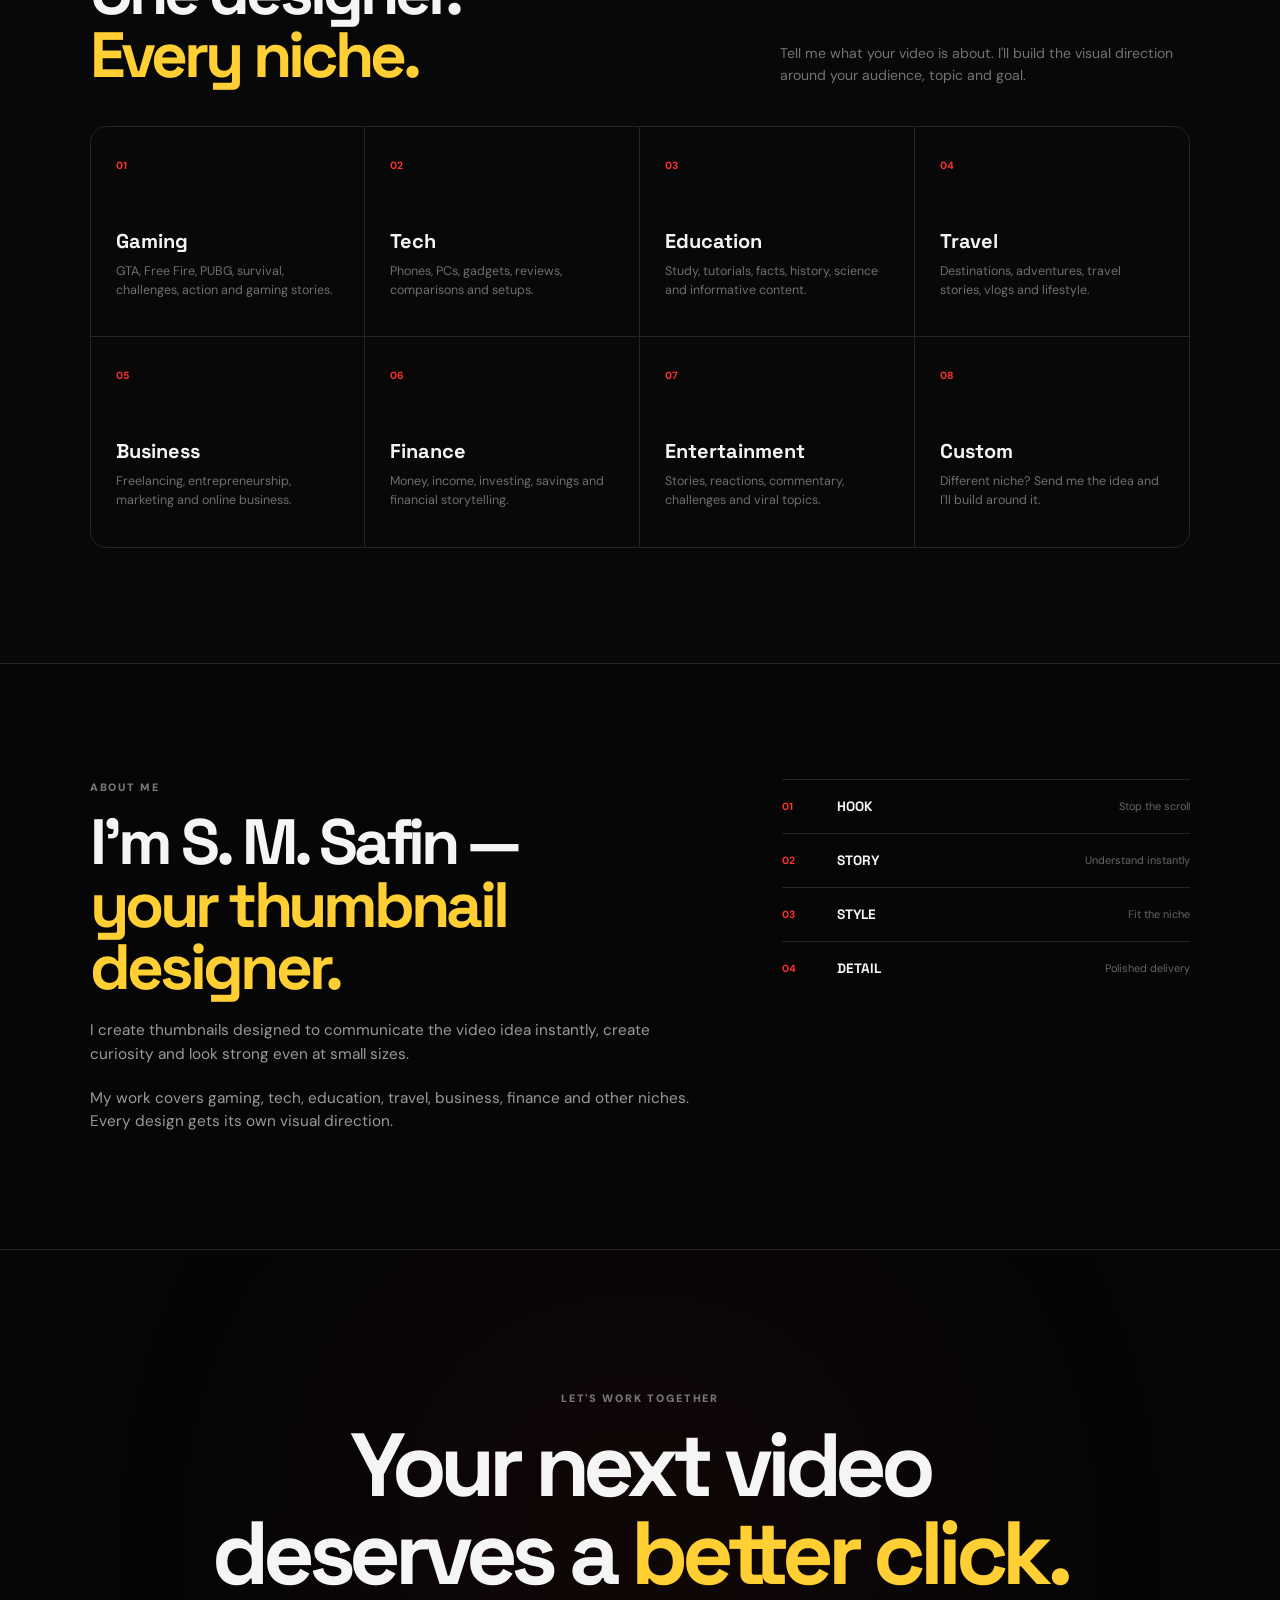
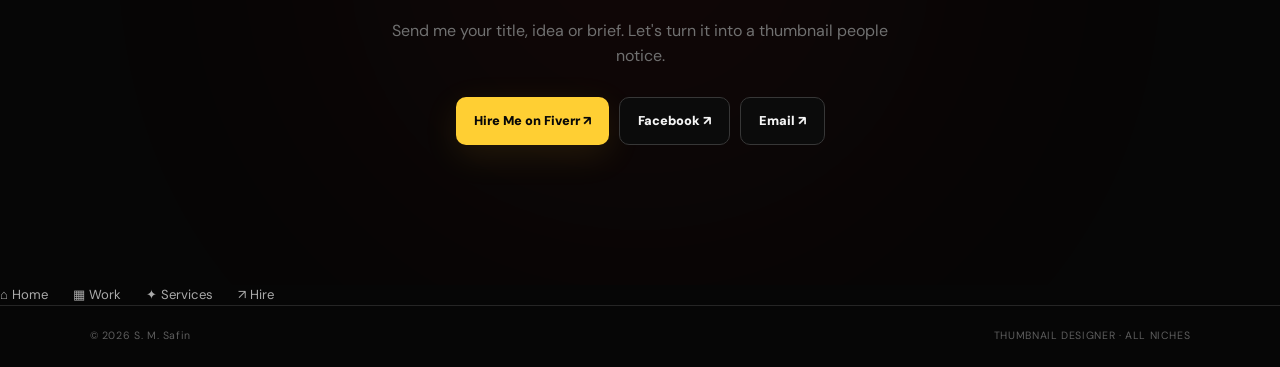
==== commit 87317912: "Update index.html" ====
--- a/index.html
+++ b/index.html
@@ -1,132 +1,904 @@
-  <!doctype html>
+<!doctype html>
 <html lang="en">
 <head>
 <meta charset="utf-8">
 <meta name="viewport" content="width=device-width,initial-scale=1,viewport-fit=cover">
-<meta name="description" content="S.M.Safin — Professional Thumbnail Designer. Custom thumbnails for gaming, tech, education, business, travel, finance, entertainment and more.">
+
+<meta name="description" content="S.M. Safin — Professional Thumbnail Designer creating high-impact thumbnails for gaming, tech, education, travel, business, finance and more.">
+
 <title>S.M Safin — Thumbnail Designer</title>
+
 <link rel="preconnect" href="https://fonts.googleapis.com">
 <link rel="preconnect" href="https://fonts.gstatic.com" crossorigin>
 <link href="https://fonts.googleapis.com/css2?family=DM+Sans:wght@400;500;600;700&family=Space+Grotesk:wght@500;600;700&display=swap" rel="stylesheet">
+
 <link rel="stylesheet" href="style.css">
 </head>
+
 <body>
-<div id="loader"><div class="loader-logo">S<span>.</span></div><div class="loader-line"><i></i></div><small>LOADING PORTFOLIO</small></div>
+
+<div id="loader">
+  <div class="loader-logo">S<span>.</span></div>
+  <div class="loader-line"><i></i></div>
+  <small>LOADING PORTFOLIO</small>
+</div>
+
 <div class="particles" aria-hidden="true"></div>
 <div class="cursor-glow"></div>
 <div class="grain"></div>
 
+
 <header class="topbar">
-  <a class="logo" href="#home"><span>S</span> SAFIN<span class="red">.</span></a>
+
+  <a class="logo" href="#home">
+    <span>S</span> SAFIN<span class="red">.</span>
+  </a>
+
   <nav>
-    <a href="#work">Work</a><a href="#services">Services</a><a href="#about">About</a>
-    <a class="hire-small" href="https://www.fiverr.com/users/safin_vasani" target="_blank" rel="noopener">Hire Me ↗</a>
+    <a href="#work">Work</a>
+    <a href="#services">Services</a>
+    <a href="#about">About</a>
+
+    <a class="hire-small"
+       href="https://www.fiverr.com/users/safin_vasani"
+       target="_blank"
+       rel="noopener">
+       Hire Me ↗
+    </a>
   </nav>
+
 </header>
 
+
 <main id="home">
+
+
+<!-- ================= HERO ================= -->
+
 <section class="hero">
+
   <div class="hero-content reveal">
-    <div class="availability"><i></i> AVAILABLE FOR NEW PROJECTS</div>
-    <p class="kicker">S.M.SAFIN · THUMBNAIL DESIGNER</p>
-    <h1>Designs that<br><em>earn the click.</em></h1>
-    <p class="hero-text">Professional, high-impact thumbnails for creators and brands. <strong>Gaming, tech, education, business, travel, finance, entertainment — any niche.</strong></p>
+
+    <div class="availability">
+      <i></i> AVAILABLE FOR NEW PROJECTS
+    </div>
+
+    <p class="kicker">
+      S.M.SAFIN · THUMBNAIL DESIGNER
+    </p>
+
+    <h1>
+      Designs that<br>
+      <em>earn the click.</em>
+    </h1>
+
+    <p class="hero-text">
+      Professional, high-impact thumbnails built to stop the scroll,
+      create curiosity and make your video impossible to ignore.
+      <strong>Gaming, tech, education, business, travel, finance and more.</strong>
+    </p>
+
     <div class="actions">
-      <a class="btn primary" href="#work">View Portfolio <span>↓</span></a>
-      <a class="btn ghost" href="https://www.fiverr.com/users/safin_vasani" target="_blank" rel="noopener">Fiverr ↗</a>
-    </div>
+
+      <a class="btn primary" href="#work">
+        View Portfolio <span>↓</span>
+      </a>
+
+      <a class="btn ghost"
+         href="https://www.fiverr.com/users/safin_vasani"
+         target="_blank"
+         rel="noopener">
+         Fiverr ↗
+      </a>
+
+    </div>
+
+
     <div class="proof">
-      <div><b>ANY</b><small>NICHE</small></div><div><b>16:9</b><small>YOUTUBE READY</small></div><div><b>100%</b><small>CUSTOM</small></div>
-    </div>
-  </div>
+
+      <div>
+        <b>15+</b>
+        <small>THUMBNAILS</small>
+      </div>
+
+      <div>
+        <b>ANY</b>
+        <small>NICHE</small>
+      </div>
+
+      <div>
+        <b>100%</b>
+        <small>CUSTOM</small>
+      </div>
+
+    </div>
+
+  </div>
+
+
+  <!-- HERO THUMBNAILS -->
 
   <div class="hero-visual reveal">
+
     <div class="halo"></div>
-    <div class="frame frame-a"><img src="assets/phone-1.png" alt="Tech thumbnail"></div>
-    <div class="frame frame-b"><img src="assets/gaming-100-days.png" alt="Gaming thumbnail"></div>
-    <div class="frame frame-c"><img src="assets/education.png" alt="Education thumbnail"></div>
-    <div class="floating-label"><span>THUMBNAIL</span><b>DESIGN</b></div>
-  </div>
+
+    <div class="frame frame-a">
+      <img
+        src="assets/gta-persistent.png"
+        alt="GTA V thumbnail design">
+    </div>
+
+    <div class="frame frame-b">
+      <img
+        src="assets/bank-heist.png"
+        alt="Bank heist gaming thumbnail">
+    </div>
+
+    <div class="frame frame-c">
+      <img
+        src="assets/work-smart.png"
+        alt="Study effectively thumbnail">
+    </div>
+
+    <div class="floating-label">
+      <span>THUMBNAIL</span>
+      <b>DESIGN</b>
+    </div>
+
+  </div>
+
 </section>
 
-<section class="marquee"><div><span>GAMING</span> · <span>TECH</span> · <span>EDUCATION</span> · <span>TRAVEL</span> · <span>BUSINESS</span> · <span>FINANCE</span> · <span>ENTERTAINMENT</span> · <span>LIFESTYLE</span> · <span>MORE</span> ·</div></section>
+
+<!-- ================= MARQUEE ================= -->
+
+<section class="marquee">
+
+  <div>
+    <span>GAMING</span> ·
+    <span>GTA V</span> ·
+    <span>TECH</span> ·
+    <span>EDUCATION</span> ·
+    <span>TRAVEL</span> ·
+    <span>BUSINESS</span> ·
+    <span>FINANCE</span> ·
+    <span>VLOG</span> ·
+    <span>ENTERTAINMENT</span> ·
+    <span>MORE</span> ·
+  </div>
+
+</section>
+
+
+<!-- ================= PORTFOLIO ================= -->
 
 <section class="section" id="work">
-  <div class="section-title reveal"><div><p class="kicker">SELECTED WORK</p><h2>My work,<br><em>across niches.</em></h2></div><p>Every thumbnail is built around one question: <strong>why should someone stop scrolling?</strong></p></div>
+
+  <div class="section-title reveal">
+
+    <div>
+
+      <p class="kicker">
+        SELECTED WORK
+      </p>
+
+      <h2>
+        My work,<br>
+        <em>built to get clicks.</em>
+      </h2>
+
+    </div>
+
+    <p>
+      Every thumbnail is designed around one question:
+      <strong>why should someone stop scrolling?</strong>
+    </p>
+
+  </div>
+
+
+  <!-- FILTERS -->
+
   <div class="filters">
-    <button class="filter active" data-filter="all">All</button><button class="filter" data-filter="gaming">Gaming</button><button class="filter" data-filter="tech">Tech</button><button class="filter" data-filter="education">Education</button><button class="filter" data-filter="travel">Travel</button><button class="filter" data-filter="business">Business</button><button class="filter" data-filter="more">More</button>
-  </div>
+
+    <button class="filter active" data-filter="all">
+      All
+    </button>
+
+    <button class="filter" data-filter="gaming">
+      Gaming
+    </button>
+
+    <button class="filter" data-filter="tech">
+      Tech
+    </button>
+
+    <button class="filter" data-filter="education">
+      Education
+    </button>
+
+    <button class="filter" data-filter="travel">
+      Travel
+    </button>
+
+    <button class="filter" data-filter="business">
+      Business
+    </button>
+
+    <button class="filter" data-filter="more">
+      More
+    </button>
+
+  </div>
+
+
   <div class="grid">
-    <article class="work-card reveal" data-cat="education"><div class="thumb"><img src="assets/education.png" alt="How I Study Effectively"><span>EDUCATION</span></div><h3>How I Study Effectively</h3><p>Education · Storytelling</p></article>
-    <article class="work-card reveal" data-cat="travel"><div class="thumb"><img src="assets/bali.png" alt="Exploring Bali"><span>TRAVEL / VLOG</span></div><h3>Exploring Bali</h3><p>Travel · Adventure</p></article>
-    <article class="work-card reveal" data-cat="gaming"><div class="thumb"><img src="assets/pc-setup.png" alt="My Gaming Setup"><span>GAMING / TECH</span></div><h3>My Gaming Setup</h3><p>Gaming · Setup</p></article>
-    <article class="work-card reveal" data-cat="business"><div class="thumb"><img src="assets/money.png" alt="Make $10,000 Online"><span>BUSINESS / FINANCE</span></div><h3>Make $10,000 Online</h3><p>Business · Money</p></article>
-    <article class="work-card reveal" data-cat="gaming"><div class="thumb"><img src="assets/gaming-100-days.png" alt="I Survived 100 Days"><span>GAMING</span></div><h3>I Survived 100 Days</h3><p>Gaming · Challenge</p></article>
-    <article class="work-card reveal" data-cat="tech"><div class="thumb"><img src="assets/phone-1.png" alt="Best Phone Under $200"><span>TECH</span></div><h3>Best Phone Under $200</h3><p>Tech · Review</p></article>
-    <article class="work-card reveal" data-cat="travel"><div class="thumb"><img src="assets/dubai.png" alt="My First Day in Dubai"><span>TRAVEL / LIFESTYLE</span></div><h3>My First Day in Dubai</h3><p>Travel · Lifestyle</p></article>
-    <article class="work-card reveal" data-cat="business"><div class="thumb"><img src="assets/online-income.png" alt="How I Made $10,000 Online"><span>BUSINESS</span></div><h3>How I Made $10,000 Online</h3><p>Business · Online</p></article>
-  </div>
+
+
+    <!-- GAMING -->
+
+    <article class="work-card reveal" data-cat="gaming">
+
+      <div class="thumb">
+        <img src="assets/bank-heist.png"
+             alt="Bank Heist GTA V thumbnail">
+
+        <span>GAMING</span>
+      </div>
+
+      <h3>Bank Heist</h3>
+      <p>GTA V · Action</p>
+
+    </article>
+
+
+    <article class="work-card reveal" data-cat="gaming">
+
+      <div class="thumb">
+        <img src="assets/gta-10m-heist.png"
+             alt="GTA 10M Heist thumbnail">
+
+        <span>GTA V</span>
+      </div>
+
+      <h3>10M Heist</h3>
+      <p>GTA V · Challenge</p>
+
+    </article>
+
+
+    <article class="work-card reveal" data-cat="gaming">
+
+      <div class="thumb">
+        <img src="assets/gta-new-legend.png"
+             alt="GTA New Legend thumbnail">
+
+        <span>GTA V</span>
+      </div>
+
+      <h3>New Legend</h3>
+      <p>GTA V · Story</p>
+
+    </article>
+
+
+    <article class="work-card reveal" data-cat="gaming">
+
+      <div class="thumb">
+        <img src="assets/gta-no-rules.png"
+             alt="GTA No Rules thumbnail">
+
+        <span>GAMING</span>
+      </div>
+
+      <h3>No Rules</h3>
+      <p>GTA V · Chaos</p>
+
+    </article>
+
+
+    <article class="work-card reveal" data-cat="gaming">
+
+      <div class="thumb">
+        <img src="assets/gta-persistent.png"
+             alt="GTA Persistent thumbnail">
+
+        <span>GTA V</span>
+      </div>
+
+      <h3>Be Persistent</h3>
+      <p>GTA V · Motivation</p>
+
+    </article>
+
+
+    <article class="work-card reveal" data-cat="gaming">
+
+      <div class="thumb">
+        <img src="assets/last-zone-king.png"
+             alt="Last Zone King gaming thumbnail">
+
+        <span>GAMING</span>
+      </div>
+
+      <h3>Last Zone King</h3>
+      <p>Gaming · Survival</p>
+
+    </article>
+
+
+    <article class="work-card reveal" data-cat="gaming">
+
+      <div class="thumb">
+        <img src="assets/gaming-100-days.png"
+             alt="I Survived 100 Days thumbnail">
+
+        <span>GAMING</span>
+      </div>
+
+      <h3>I Survived 100 Days</h3>
+      <p>Gaming · Challenge</p>
+
+    </article>
+
+
+    <article class="work-card reveal" data-cat="gaming">
+
+      <div class="thumb">
+        <img src="assets/pc-setup.png"
+             alt="Gaming Setup thumbnail">
+
+        <span>GAMING / TECH</span>
+      </div>
+
+      <h3>My Gaming Setup</h3>
+      <p>Gaming · PC Setup</p>
+
+    </article>
+
+
+    <!-- TECH -->
+
+    <article class="work-card reveal" data-cat="tech">
+
+      <div class="thumb">
+        <img src="assets/phone-1.png"
+             alt="Best Phone Under 200 thumbnail">
+
+        <span>TECH</span>
+      </div>
+
+      <h3>Best Phone Under $200</h3>
+      <p>Tech · Smartphone</p>
+
+    </article>
+
+
+    <!-- EDUCATION -->
+
+    <article class="work-card reveal" data-cat="education">
+
+      <div class="thumb">
+        <img src="assets/education.png"
+             alt="How I Study Effectively thumbnail">
+
+        <span>EDUCATION</span>
+      </div>
+
+      <h3>How I Study Effectively</h3>
+      <p>Education · Study</p>
+
+    </article>
+
+
+    <article class="work-card reveal" data-cat="education">
+
+      <div class="thumb">
+        <img src="assets/work-smart.png"
+             alt="Work Smart thumbnail">
+
+        <span>EDUCATION</span>
+      </div>
+
+      <h3>Work Smart</h3>
+      <p>Education · Productivity</p>
+
+    </article>
+
+
+    <!-- TRAVEL -->
+
+    <article class="work-card reveal" data-cat="travel">
+
+      <div class="thumb">
+        <img src="assets/bali.png"
+             alt="Exploring Bali thumbnail">
+
+        <span>TRAVEL</span>
+      </div>
+
+      <h3>Exploring Bali</h3>
+      <p>Travel · Adventure</p>
+
+    </article>
+
+
+    <article class="work-card reveal" data-cat="travel">
+
+      <div class="thumb">
+        <img src="assets/dubai.png"
+             alt="My First Day in Dubai thumbnail">
+
+        <span>TRAVEL</span>
+      </div>
+
+      <h3>My First Day in Dubai</h3>
+      <p>Travel · Lifestyle</p>
+
+    </article>
+
+
+    <!-- BUSINESS -->
+
+    <article class="work-card reveal" data-cat="business">
+
+      <div class="thumb">
+        <img src="assets/money.png"
+             alt="Make 10000 Online thumbnail">
+
+        <span>BUSINESS</span>
+      </div>
+
+      <h3>Make $10,000 Online</h3>
+      <p>Business · Finance</p>
+
+    </article>
+
+
+    <article class="work-card reveal" data-cat="business">
+
+      <div class="thumb">
+        <img src="assets/online-income.png"
+             alt="How I Made 10000 Online thumbnail">
+
+        <span>BUSINESS</span>
+      </div>
+
+      <h3>How I Made $10,000 Online</h3>
+      <p>Business · Online Income</p>
+
+    </article>
+
+
+  </div>
+
 </section>
 
+
+<!-- ================= SERVICES ================= -->
+
 <section class="section dark" id="services">
-  <div class="section-title reveal"><div><p class="kicker">SERVICES</p><h2>One designer.<br><em>Every niche.</em></h2></div><p>Tell me what your video is about. I'll adapt the visual language to your audience instead of forcing everything into one style.</p></div>
+
+  <div class="section-title reveal">
+
+    <div>
+
+      <p class="kicker">
+        SERVICES
+      </p>
+
+      <h2>
+        One designer.<br>
+        <em>Every niche.</em>
+      </h2>
+
+    </div>
+
+    <p>
+      Tell me what your video is about.
+      I'll build the visual direction around your audience,
+      topic and goal.
+    </p>
+
+  </div>
+
+
   <div class="services">
-    <div><b>01</b><h3>Gaming</h3><p>Action, challenges, survival, GTA, Free Fire, PUBG and more.</p></div>
-    <div><b>02</b><h3>Tech</h3><p>Phones, PCs, gadgets, reviews, comparisons and setups.</p></div>
-    <div><b>03</b><h3>Education</h3><p>Study, facts, tutorials, history, science and informative videos.</p></div>
-    <div><b>04</b><h3>Travel</h3><p>Destinations, adventures, vlogs and lifestyle experiences.</p></div>
-    <div><b>05</b><h3>Business</h3><p>Freelancing, marketing, entrepreneurship and online business.</p></div>
-    <div><b>06</b><h3>Finance</h3><p>Money, investing, savings and financial storytelling.</p></div>
-    <div><b>07</b><h3>Entertainment</h3><p>Stories, reactions, commentary, challenges and viral topics.</p></div>
-    <div><b>08</b><h3>Custom</h3><p>Different niche? Send the idea. I'll build around it.</p></div>
-  </div>
+
+    <div>
+      <b>01</b>
+      <h3>Gaming</h3>
+      <p>GTA, Free Fire, PUBG, survival, challenges, action and gaming stories.</p>
+    </div>
+
+    <div>
+      <b>02</b>
+      <h3>Tech</h3>
+      <p>Phones, PCs, gadgets, reviews, comparisons and setups.</p>
+    </div>
+
+    <div>
+      <b>03</b>
+      <h3>Education</h3>
+      <p>Study, tutorials, facts, history, science and informative content.</p>
+    </div>
+
+    <div>
+      <b>04</b>
+      <h3>Travel</h3>
+      <p>Destinations, adventures, travel stories, vlogs and lifestyle.</p>
+    </div>
+
+    <div>
+      <b>05</b>
+      <h3>Business</h3>
+      <p>Freelancing, entrepreneurship, marketing and online business.</p>
+    </div>
+
+    <div>
+      <b>06</b>
+      <h3>Finance</h3>
+      <p>Money, income, investing, savings and financial storytelling.</p>
+    </div>
+
+    <div>
+      <b>07</b>
+      <h3>Entertainment</h3>
+      <p>Stories, reactions, commentary, challenges and viral topics.</p>
+    </div>
+
+    <div>
+      <b>08</b>
+      <h3>Custom</h3>
+      <p>Different niche? Send me the idea and I'll build around it.</p>
+    </div>
+
+  </div>
+
 </section>
 
+
+<!-- ================= ABOUT ================= -->
+
 <section class="section about" id="about">
-  <div class="about-copy reveal"><p class="kicker">ABOUT ME</p><h2>I'm S. M. Safin —<br><em>your thumbnail designer.</em></h2><p>I create thumbnails designed to communicate the video idea instantly, create curiosity and look strong even at small sizes.</p><p>I work across niches and change the visual direction according to the topic, audience and mood — clean tech, cinematic travel, intense gaming, educational, business, finance or anything in between.</p></div>
-  <div class="principles reveal"><div><b>01</b><span>HOOK</span><small>Stop the scroll</small></div><div><b>02</b><span>STORY</span><small>Understand at a glance</small></div><div><b>03</b><span>STYLE</span><small>Fit the niche</small></div><div><b>04</b><span>DETAIL</span><small>Polished delivery</small></div></div>
+
+  <div class="about-copy reveal">
+
+    <p class="kicker">
+      ABOUT ME
+    </p>
+
+    <h2>
+      I'm S. M. Safin —<br>
+      <em>your thumbnail designer.</em>
+    </h2>
+
+    <p>
+      I create thumbnails designed to communicate
+      the video idea instantly, create curiosity and
+      look strong even at small sizes.
+    </p>
+
+    <p>
+      My work covers gaming, tech, education, travel,
+      business, finance and other niches.
+      Every design gets its own visual direction.
+    </p>
+
+  </div>
+
+
+  <div class="principles reveal">
+
+    <div>
+      <b>01</b>
+      <span>HOOK</span>
+      <small>Stop the scroll</small>
+    </div>
+
+    <div>
+      <b>02</b>
+      <span>STORY</span>
+      <small>Understand instantly</small>
+    </div>
+
+    <div>
+      <b>03</b>
+      <span>STYLE</span>
+      <small>Fit the niche</small>
+    </div>
+
+    <div>
+      <b>04</b>
+      <span>DETAIL</span>
+      <small>Polished delivery</small>
+    </div>
+
+  </div>
+
 </section>
 
+
+<!-- ================= CONTACT ================= -->
+
 <section class="contact" id="contact">
-  <div class="contact-inner reveal"><p class="kicker">LET'S WORK TOGETHER</p><h2>Your next video<br>deserves a <em>better click.</em></h2><p>Send me your title, idea or brief. Let's turn it into a thumbnail people notice.</p><div class="contact-buttons"><a class="btn primary" href="https://www.fiverr.com/users/safin_vasani" target="_blank" rel="noopener">Hire Me on Fiverr ↗</a><a class="btn ghost" href="https://www.facebook.com/share/1FQBGMkXBJ/" target="_blank" rel="noopener">Facebook ↗</a><a class="btn ghost" href="mailto:safinvasani77@gmail.com">Email ↗</a></div></div>
+
+  <div class="contact-inner reveal">
+
+    <p class="kicker">
+      LET'S WORK TOGETHER
+    </p>
+
+    <h2>
+      Your next video<br>
+      deserves a <em>better click.</em>
+    </h2>
+
+    <p>
+      Send me your title, idea or brief.
+      Let's turn it into a thumbnail people notice.
+    </p>
+
+
+    <div class="contact-buttons">
+
+      <a class="btn primary"
+         href="https://www.fiverr.com/users/safin_vasani"
+         target="_blank"
+         rel="noopener">
+         Hire Me on Fiverr ↗
+      </a>
+
+      <a class="btn ghost"
+         href="https://www.facebook.com/share/1FQBGMkXBJ/"
+         target="_blank"
+         rel="noopener">
+         Facebook ↗
+      </a>
+
+      <a class="btn ghost"
+         href="mailto:safinvasani77@gmail.com">
+         Email ↗
+      </a>
+
+    </div>
+
+  </div>
+
 </section>
+
 </main>
+
+
+<!-- ================= MOBILE NAV ================= -->
+
 <nav class="mobile-nav" aria-label="Mobile navigation">
-  <a href="#home" class="active"><span>⌂</span>Home</a>
-  <a href="#work"><span>▦</span>Work</a>
-  <a href="#services"><span>✦</span>Services</a>
-  <a href="#contact"><span>↗</span>Hire</a>
+
+  <a href="#home" class="active">
+    <span>⌂</span>
+    Home
+  </a>
+
+  <a href="#work">
+    <span>▦</span>
+    Work
+  </a>
+
+  <a href="#services">
+    <span>✦</span>
+    Services
+  </a>
+
+  <a href="#contact">
+    <span>↗</span>
+    Hire
+  </a>
+
 </nav>
 
-<footer><span>© 2026 S. M. Safin</span><span>THUMBNAIL DESIGNER · ALL NICHES</span></footer>
+
+<footer>
+
+  <span>
+    © 2026 S. M. Safin
+  </span>
+
+  <span>
+    THUMBNAIL DESIGNER · ALL NICHES
+  </span>
+
+</footer>
+
 
 <script>
-window.addEventListener('load',()=>setTimeout(()=>document.body.classList.add('loaded'),550));
-const observer=new IntersectionObserver(entries=>entries.forEach(e=>{if(e.isIntersecting)e.target.classList.add('visible')}),{threshold:.12});
-document.querySelectorAll('.reveal').forEach(e=>observer.observe(e));
-
-const filters=document.querySelectorAll('.filter');
-const cards=document.querySelectorAll('.work-card');
-filters.forEach(btn=>btn.addEventListener('click',()=>{
-  filters.forEach(b=>b.classList.remove('active'));btn.classList.add('active');
-  const f=btn.dataset.filter;
-  cards.forEach(c=>{c.style.display=(f==='all'||c.dataset.cat===f|| (f==='more'&&!['gaming','tech','education','travel','business'].includes(c.dataset.cat)))?'block':'none'});
-}));
-
-document.querySelectorAll('.thumb img').forEach(img=>img.addEventListener('click',()=>{
-  const light=document.createElement('div');light.className='lightbox';
-  light.innerHTML='<button aria-label="Close">×</button><img src="'+img.src+'" alt="">';
-  document.body.appendChild(light);
-  light.addEventListener('click',e=>{if(e.target===light||e.target.tagName==='BUTTON')light.remove()});
-}));
-const mobileLinks=[...document.querySelectorAll('.mobile-nav a')];
-const sections=['home','work','services','contact'].map(id=>document.getElementById(id));
-const navObserver=new IntersectionObserver(entries=>entries.forEach(e=>{
-  if(e.isIntersecting){
-    mobileLinks.forEach(a=>a.classList.toggle('active',a.getAttribute('href')==='#'+e.target.id));
+
+/* ================= LOADER ================= */
+
+window.addEventListener('load', () => {
+
+  setTimeout(() => {
+    document.body.classList.add('loaded');
+  }, 550);
+
+});
+
+
+/* ================= REVEAL ANIMATION ================= */
+
+const observer = new IntersectionObserver(
+
+  entries => {
+
+    entries.forEach(entry => {
+
+      if(entry.isIntersecting){
+
+        entry.target.classList.add('visible');
+
+      }
+
+    });
+
+  },
+
+  {
+    threshold: 0.12
   }
-}),{rootMargin:'-45% 0px -45% 0px',threshold:0});
-sections.forEach(s=>s&&navObserver.observe(s));
+
+);
+
+
+document
+  .querySelectorAll('.reveal')
+  .forEach(element => observer.observe(element));
+
+
+/* ================= FILTER SYSTEM ================= */
+
+const filters =
+  document.querySelectorAll('.filter');
+
+const cards =
+  document.querySelectorAll('.work-card');
+
+
+filters.forEach(button => {
+
+  button.addEventListener('click', () => {
+
+    filters.forEach(btn =>
+      btn.classList.remove('active')
+    );
+
+    button.classList.add('active');
+
+    const filter =
+      button.dataset.filter;
+
+
+    cards.forEach(card => {
+
+      const category =
+        card.dataset.cat;
+
+
+      if(
+        filter === 'all' ||
+        category === filter
+      ){
+
+        card.style.display = 'block';
+
+      }else{
+
+        card.style.display = 'none';
+
+      }
+
+    });
+
+  });
+
+});
+
+
+/* ================= LIGHTBOX ================= */
+
+document
+  .querySelectorAll('.thumb img')
+  .forEach(img => {
+
+    img.addEventListener('click', () => {
+
+      const light =
+        document.createElement('div');
+
+      light.className = 'lightbox';
+
+
+      light.innerHTML = `
+        <button aria-label="Close">×</button>
+        <img src="${img.src}" alt="">
+      `;
+
+
+      document.body.appendChild(light);
+
+
+      light.addEventListener('click', event => {
+
+        if(
+          event.target === light ||
+          event.target.tagName === 'BUTTON'
+        ){
+
+          light.remove();
+
+        }
+
+      });
+
+    });
+
+  });
+
+
+/* ================= MOBILE NAV ================= */
+
+const mobileLinks =
+  [...document.querySelectorAll('.mobile-nav a')];
+
+
+const sections =
+  ['home','work','services','contact']
+  .map(id => document.getElementById(id));
+
+
+const navObserver =
+  new IntersectionObserver(
+
+    entries => {
+
+      entries.forEach(entry => {
+
+        if(entry.isIntersecting){
+
+          mobileLinks.forEach(link => {
+
+            link.classList.toggle(
+
+              'active',
+
+              link.getAttribute('href') ===
+              '#' + entry.target.id
+
+            );
+
+          });
+
+        }
+
+      });
+
+    },
+
+    {
+      rootMargin: '-45% 0px -45% 0px',
+      threshold: 0
+    }
+
+  );
+
+
+sections.forEach(section => {
+
+  if(section){
+    navObserver.observe(section);
+  }
+
+});
+
 </script>
+
 </body>
-                                      </html>                                                                                                                        
+      </html>
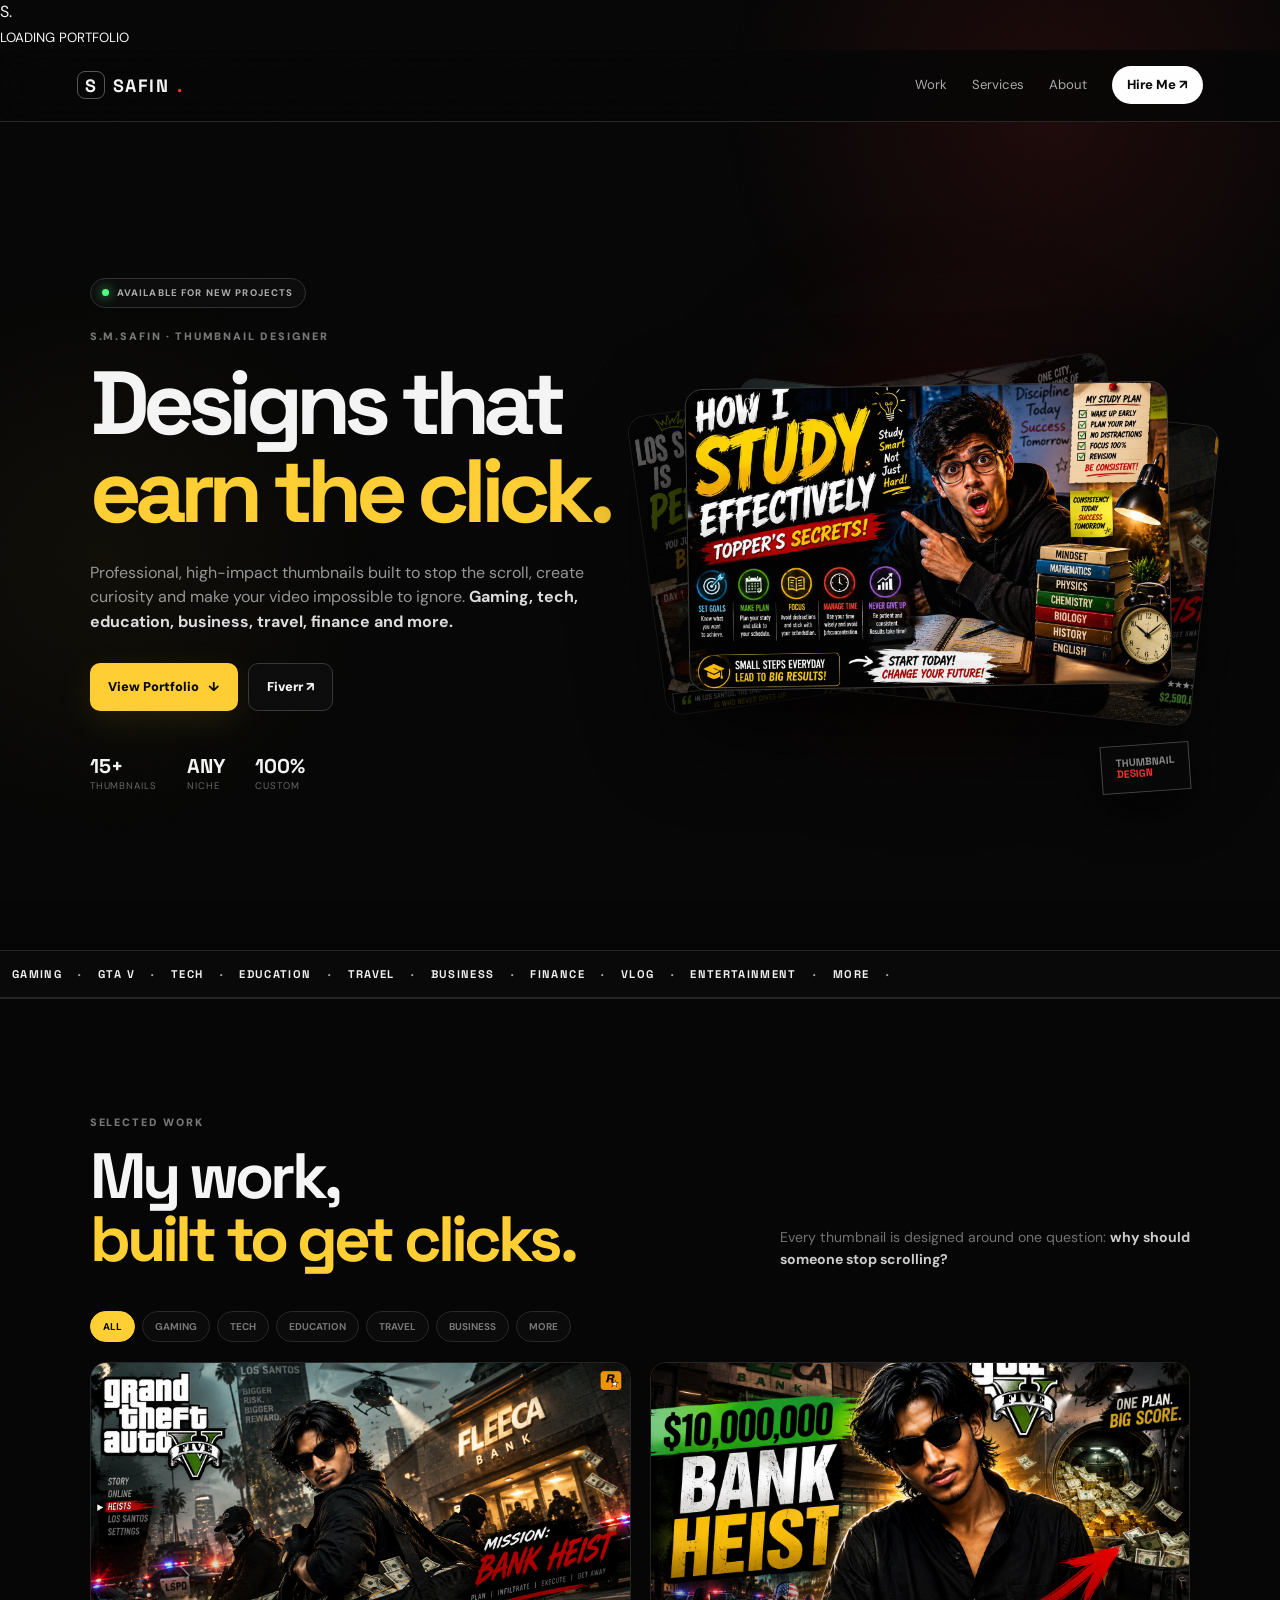
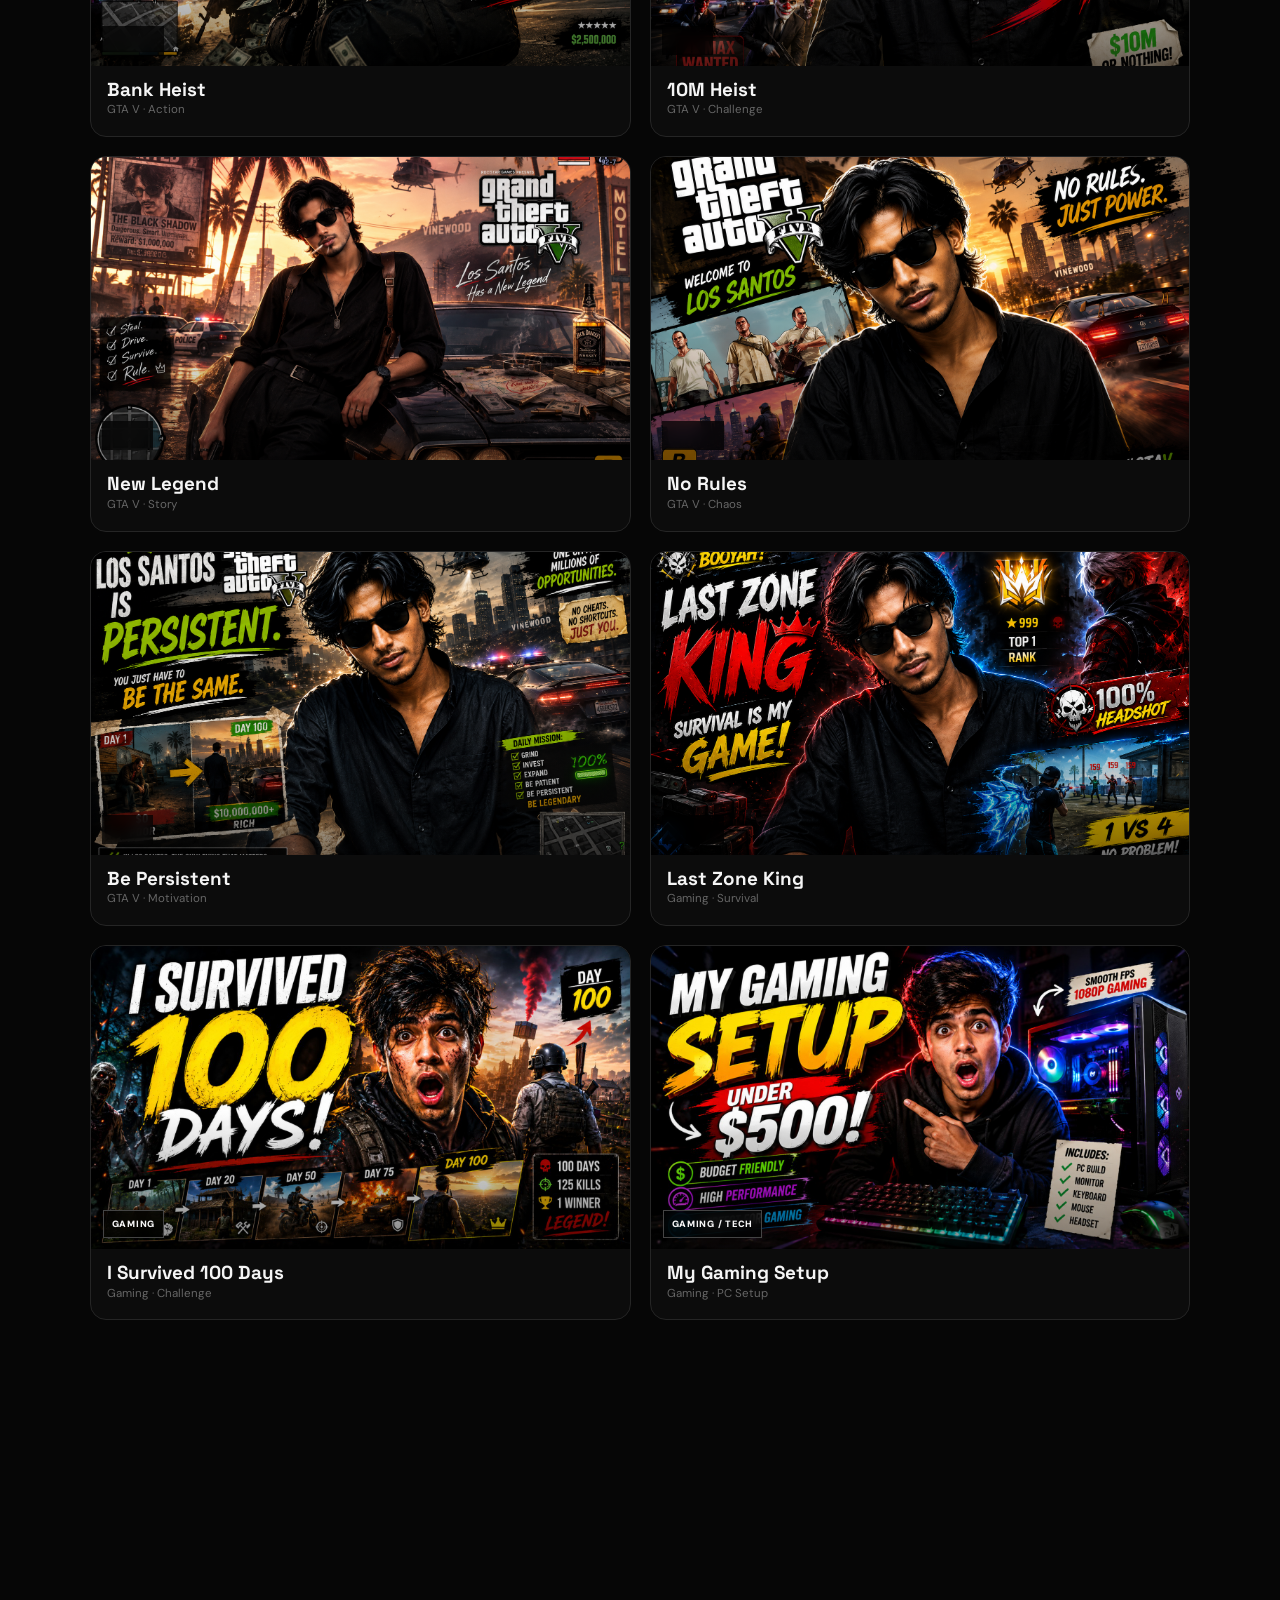
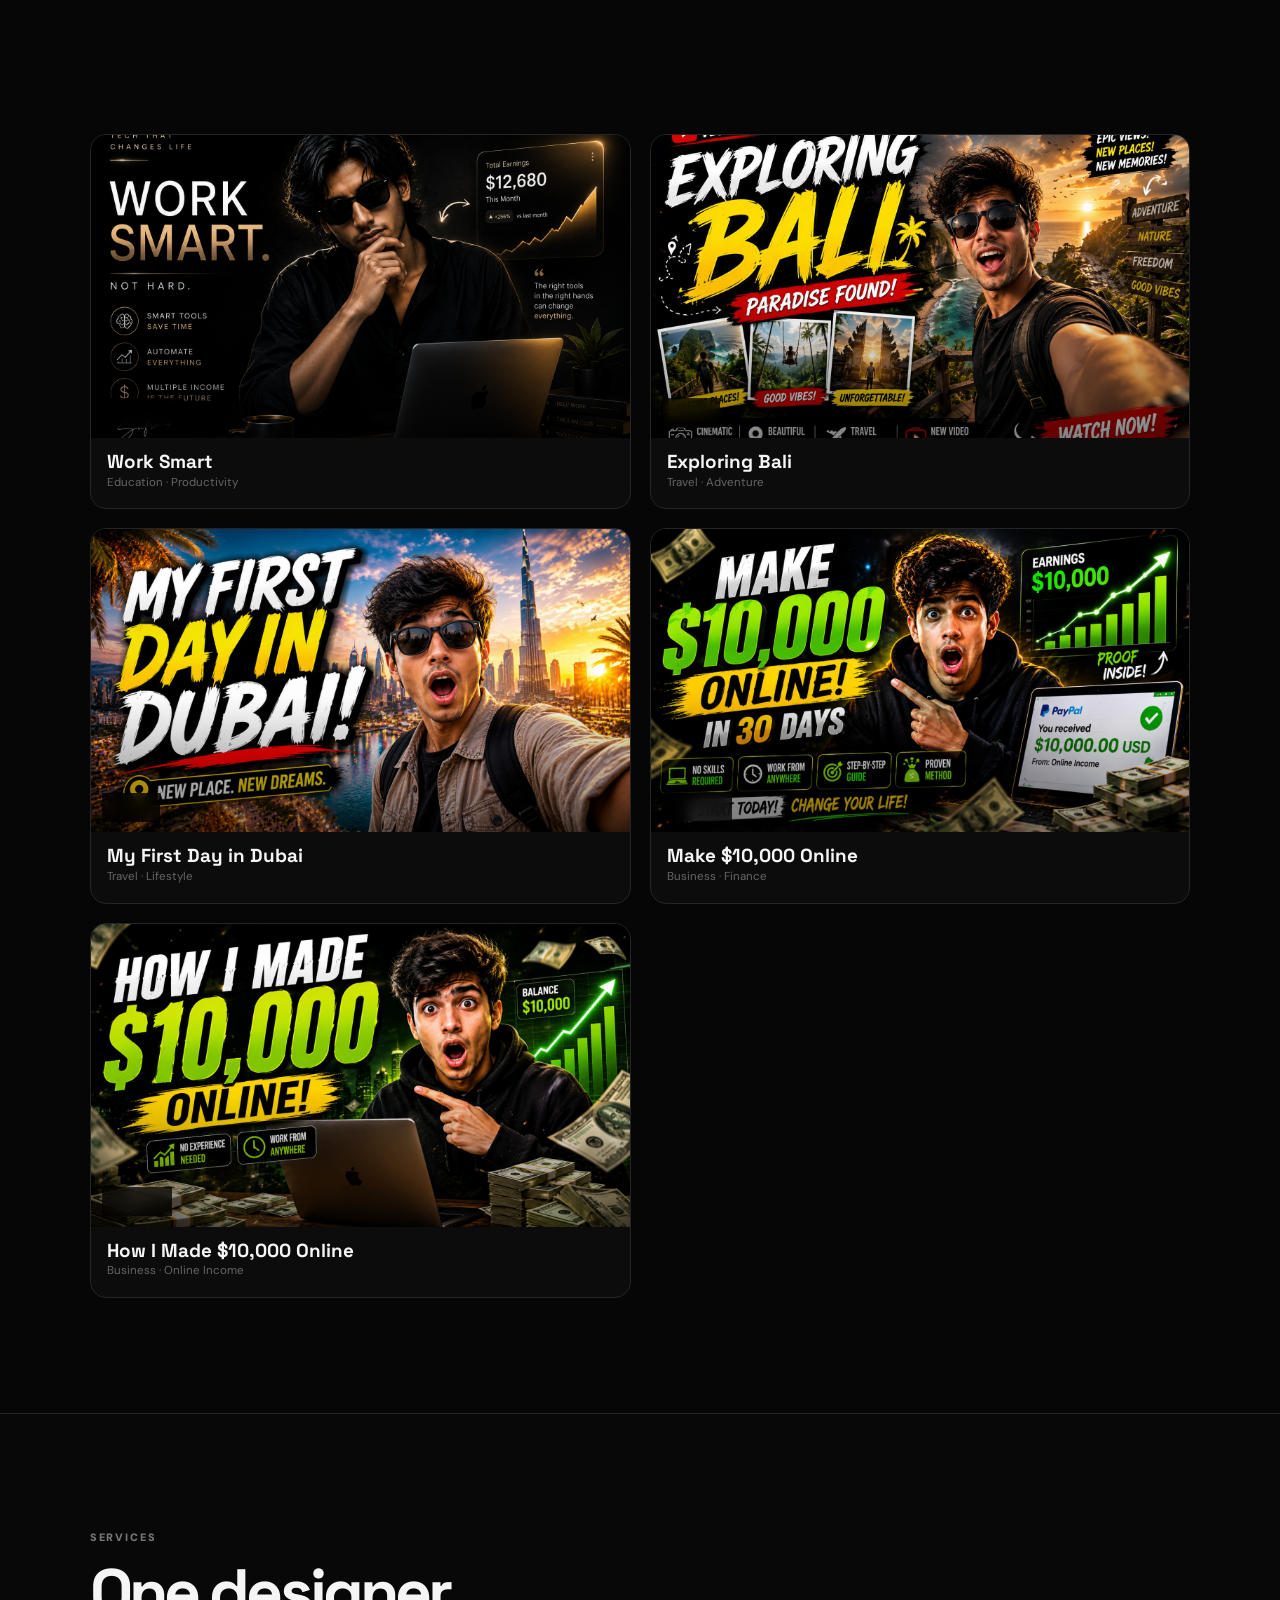
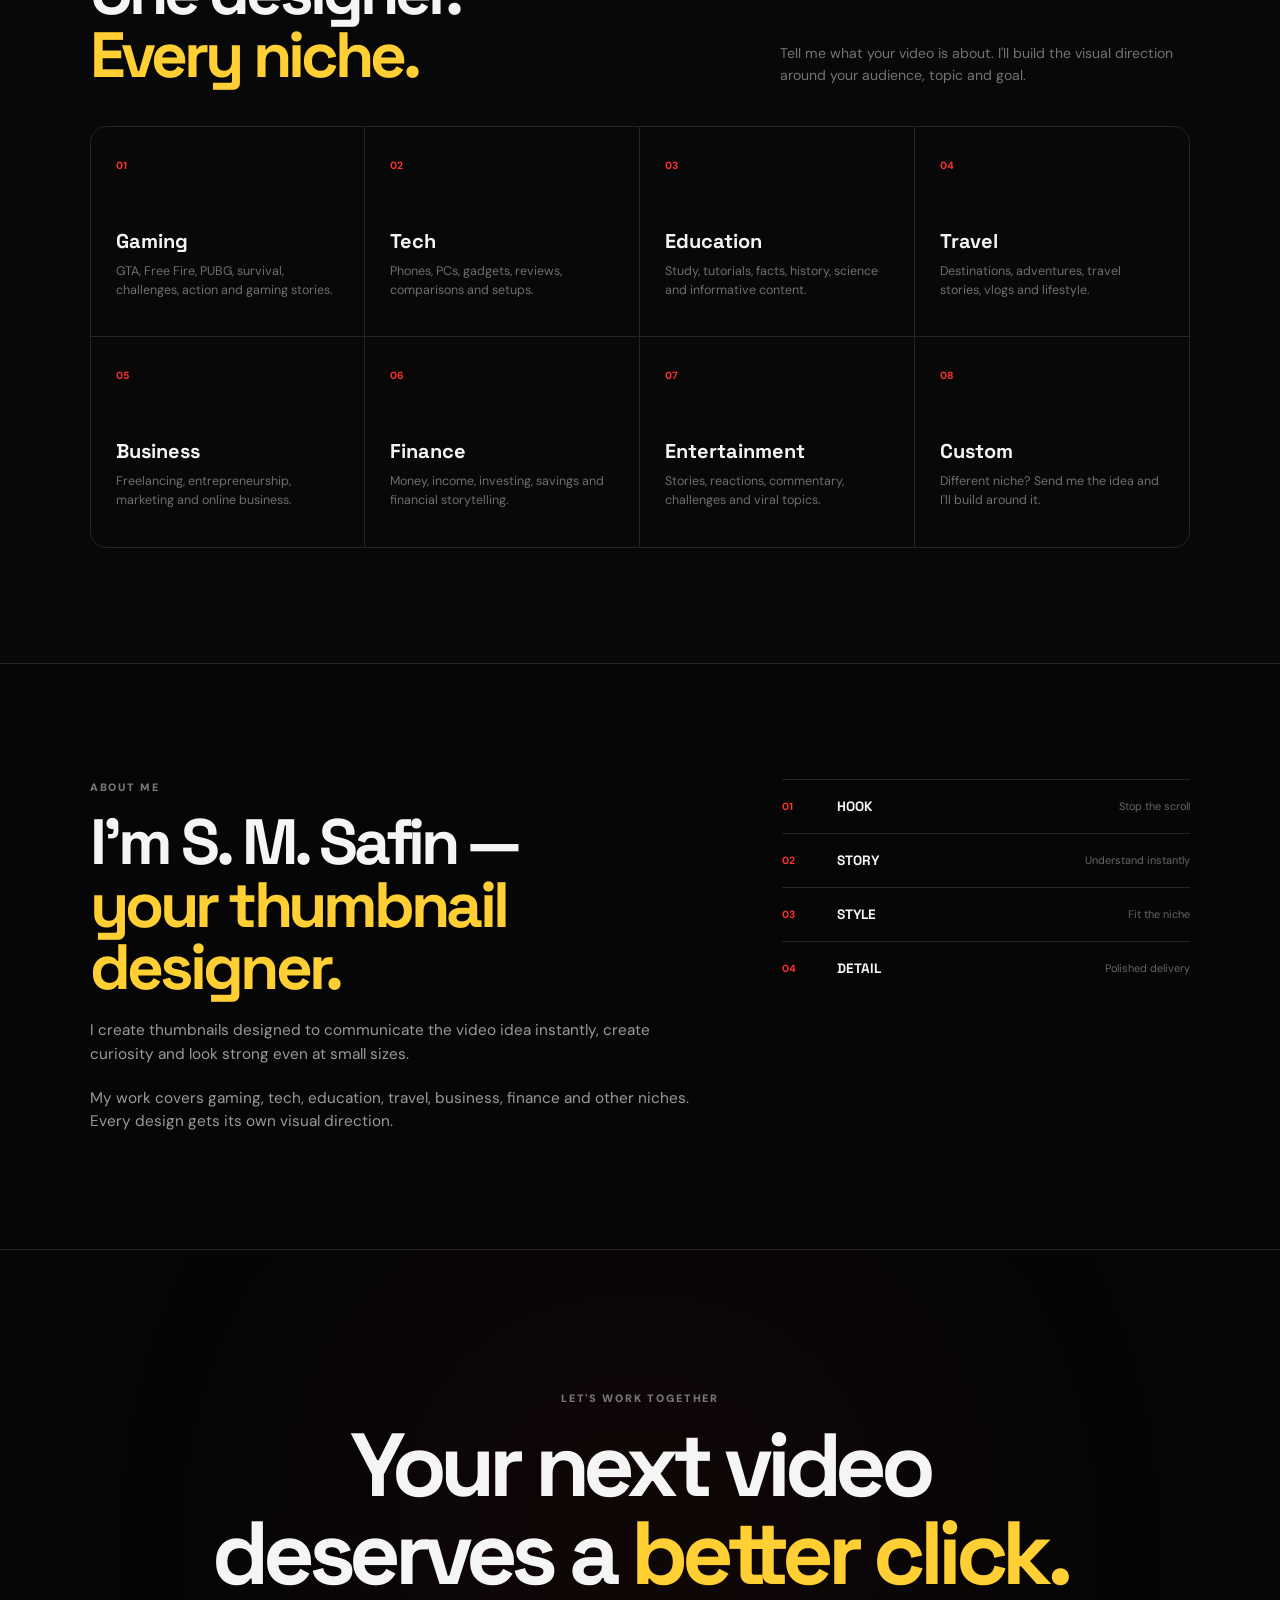
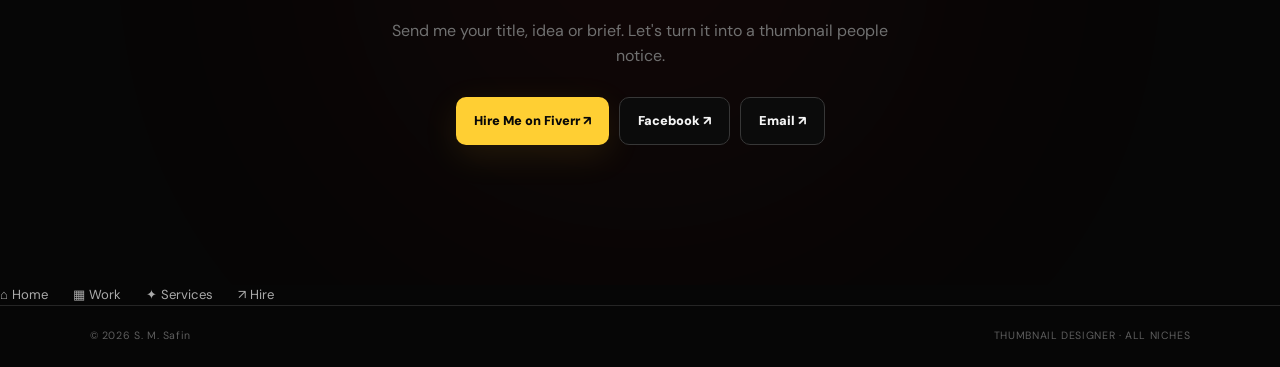
==== commit 39750dcf: "Update index.html" ====
--- a/index.html
+++ b/index.html
@@ -136,7 +136,7 @@
 
     <div class="frame frame-c">
       <img
-        src="assets/work-smart.png"
+        src="assets/education.png"
         alt="Study effectively thumbnail">
     </div>
 
@@ -394,7 +394,7 @@
     <article class="work-card reveal" data-cat="education">
 
       <div class="thumb">
-        <img src="assets/work-smart.png"
+        <img src="assets/work smart.png"
              alt="Work Smart thumbnail">
 
         <span>EDUCATION</span>
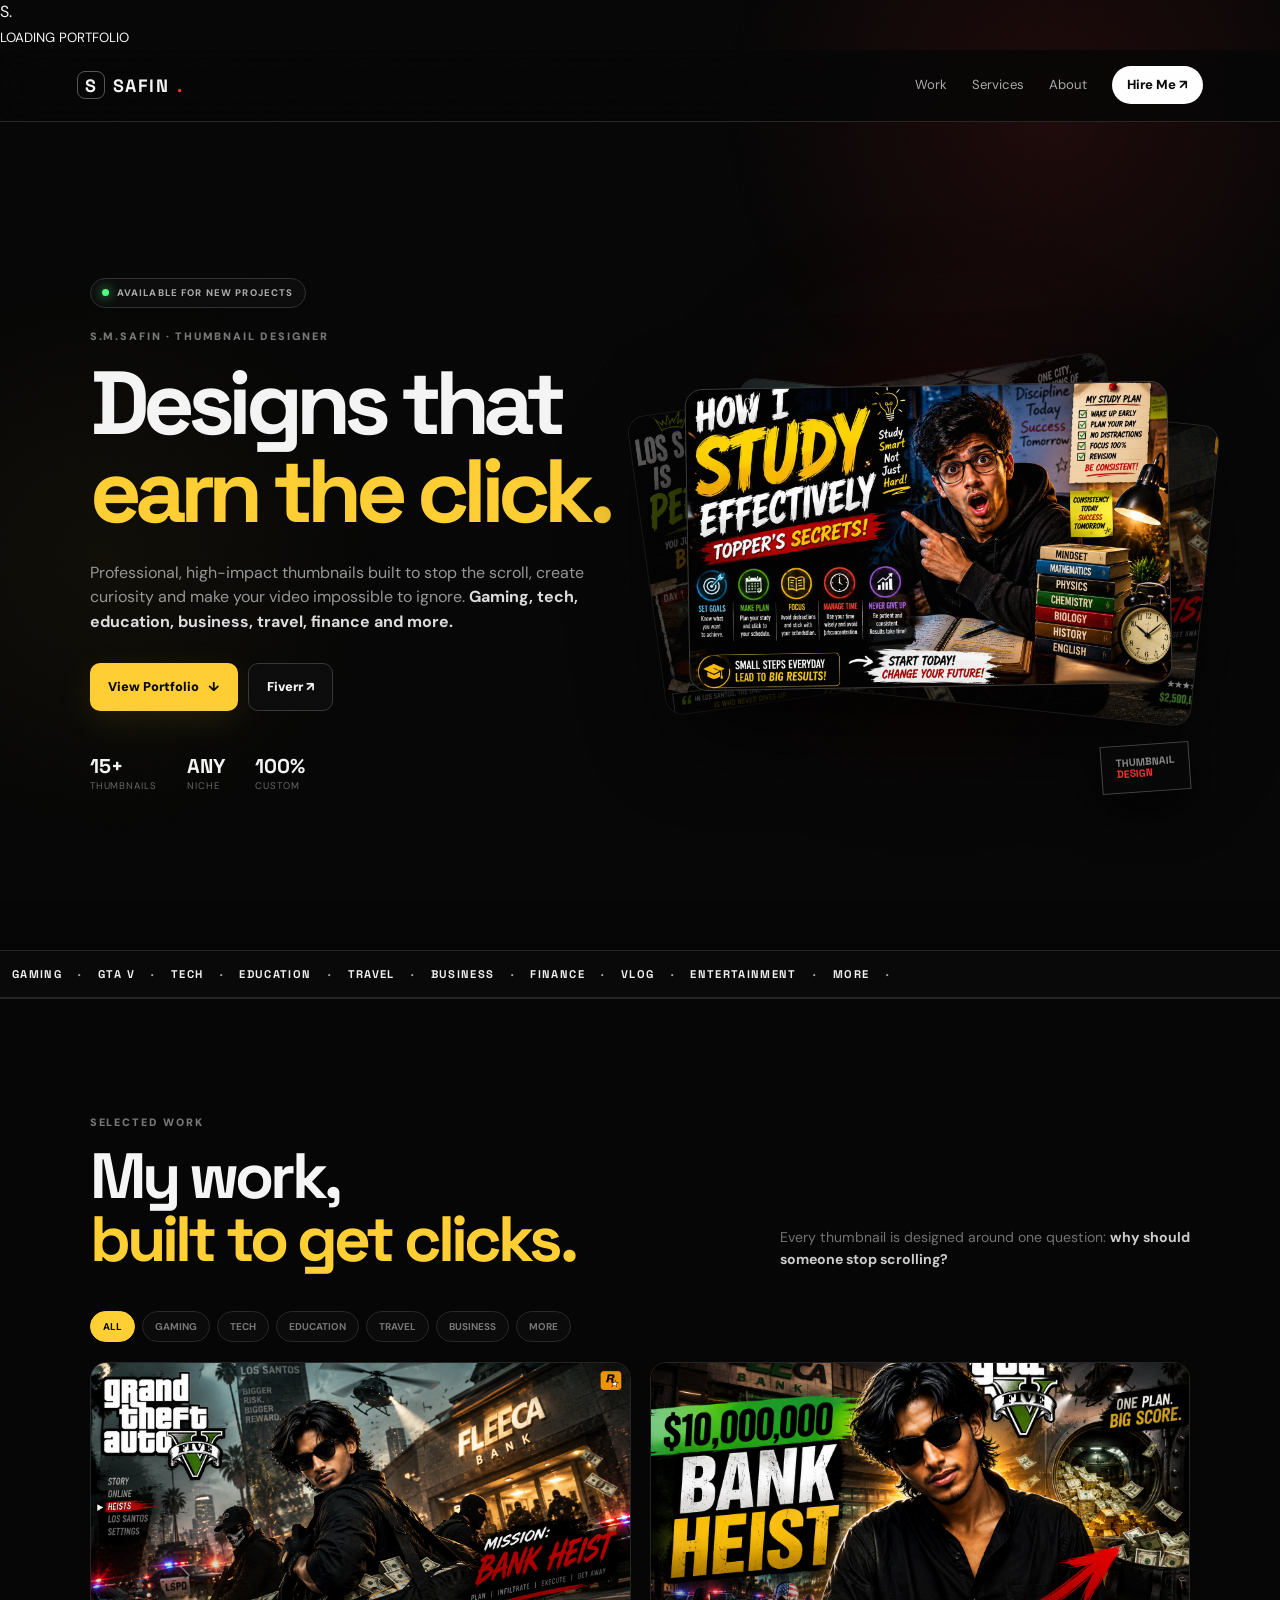
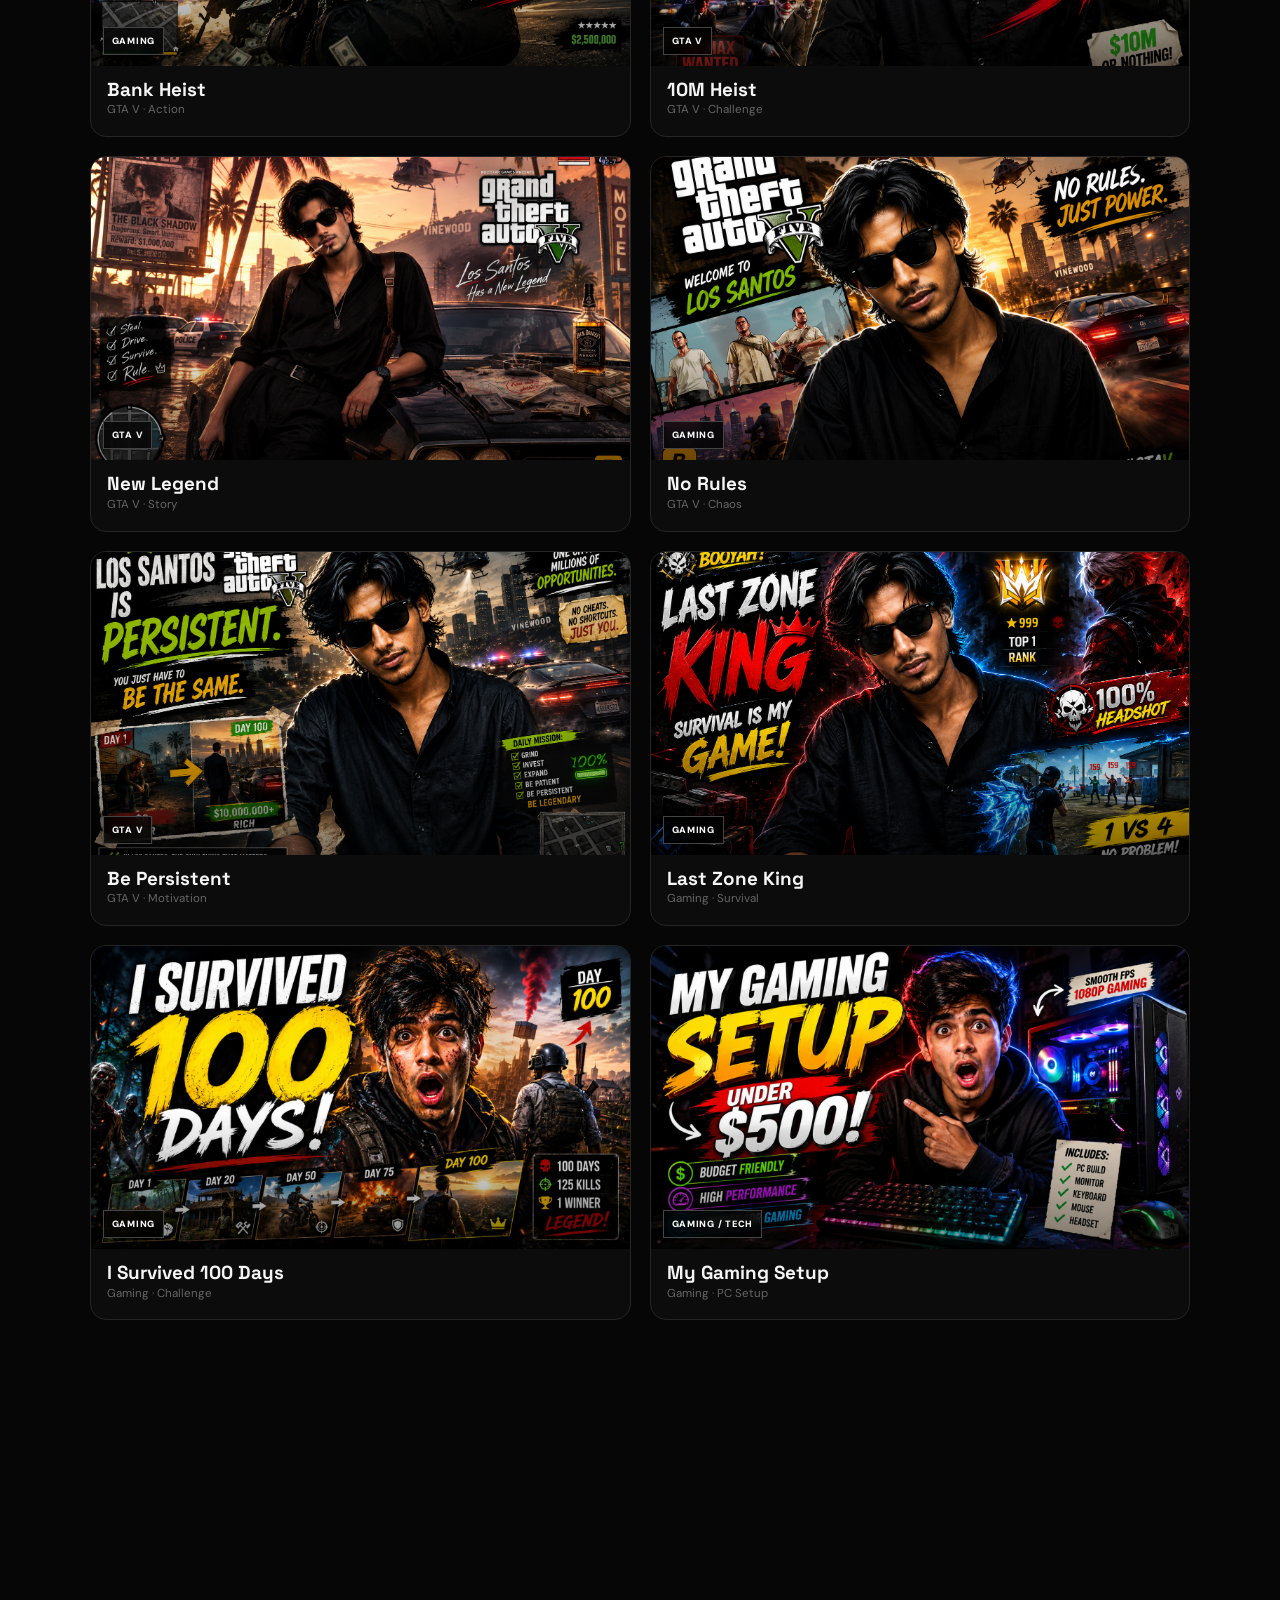
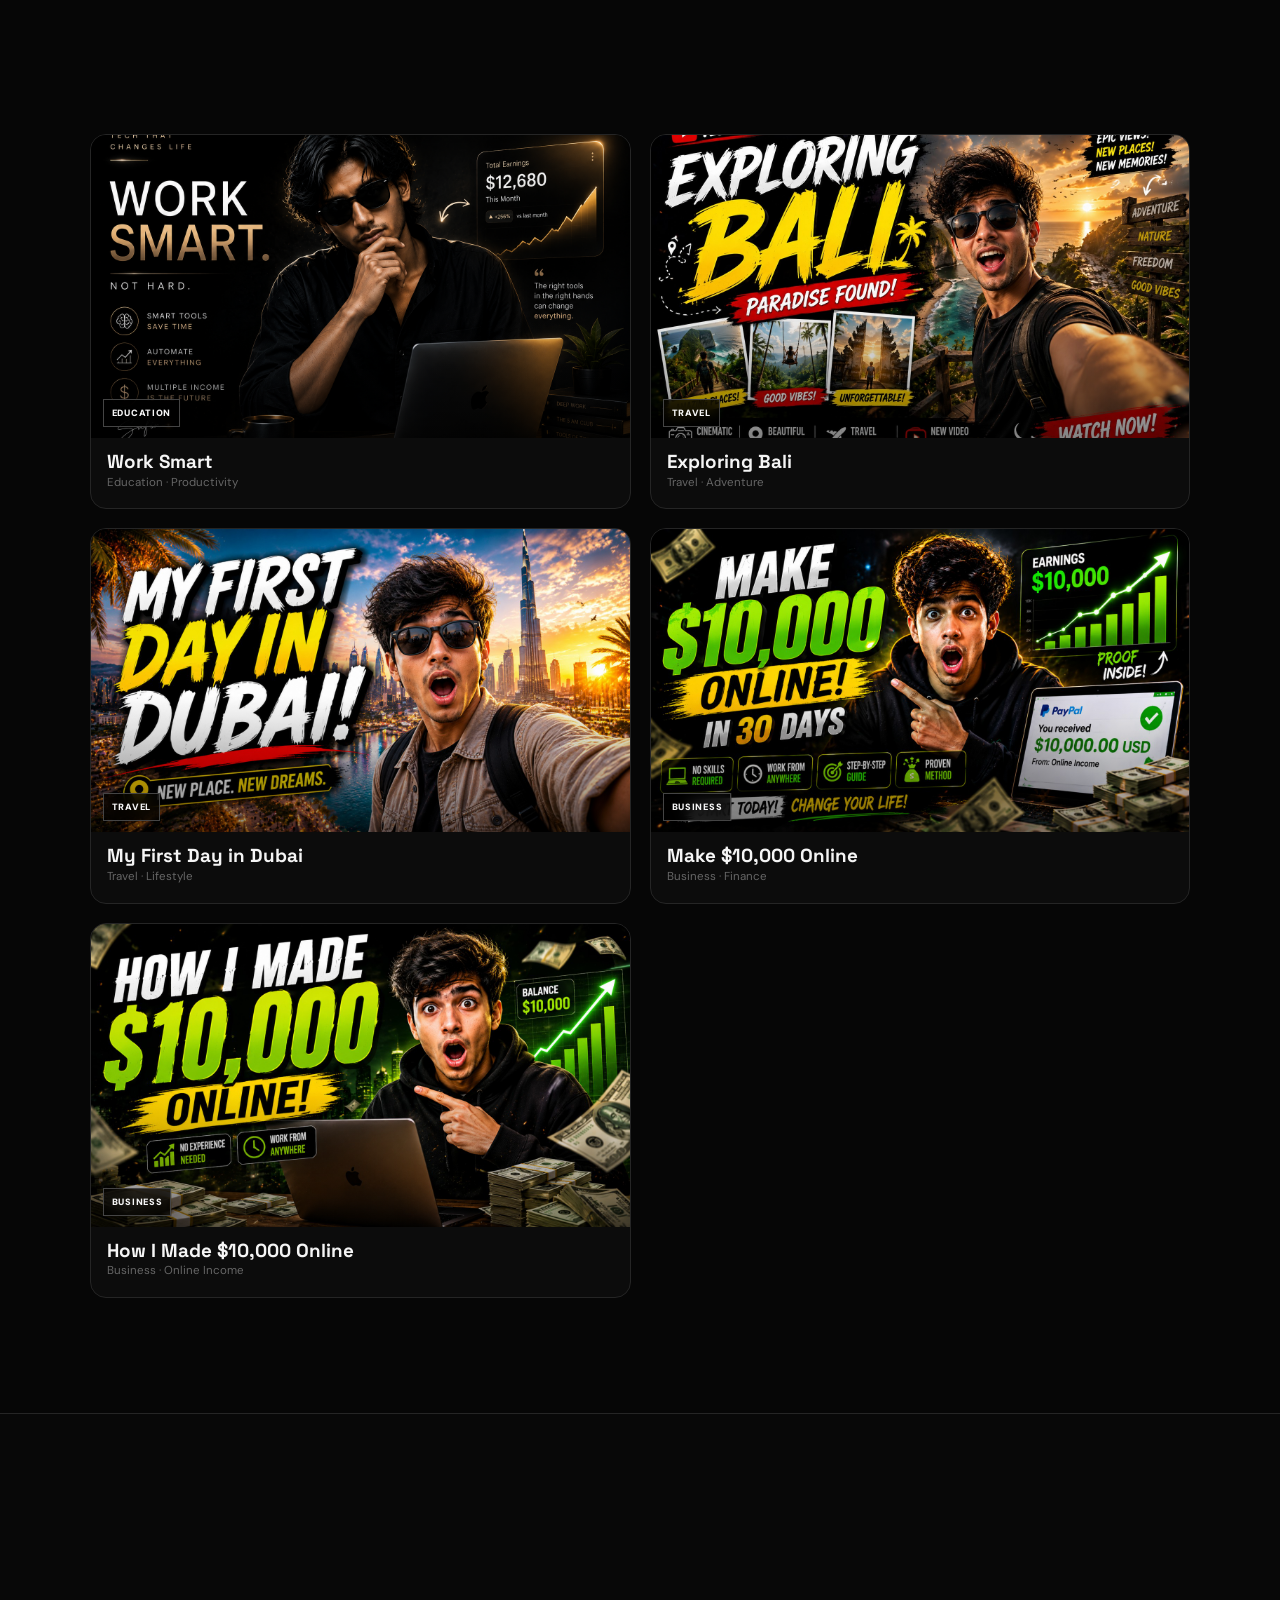
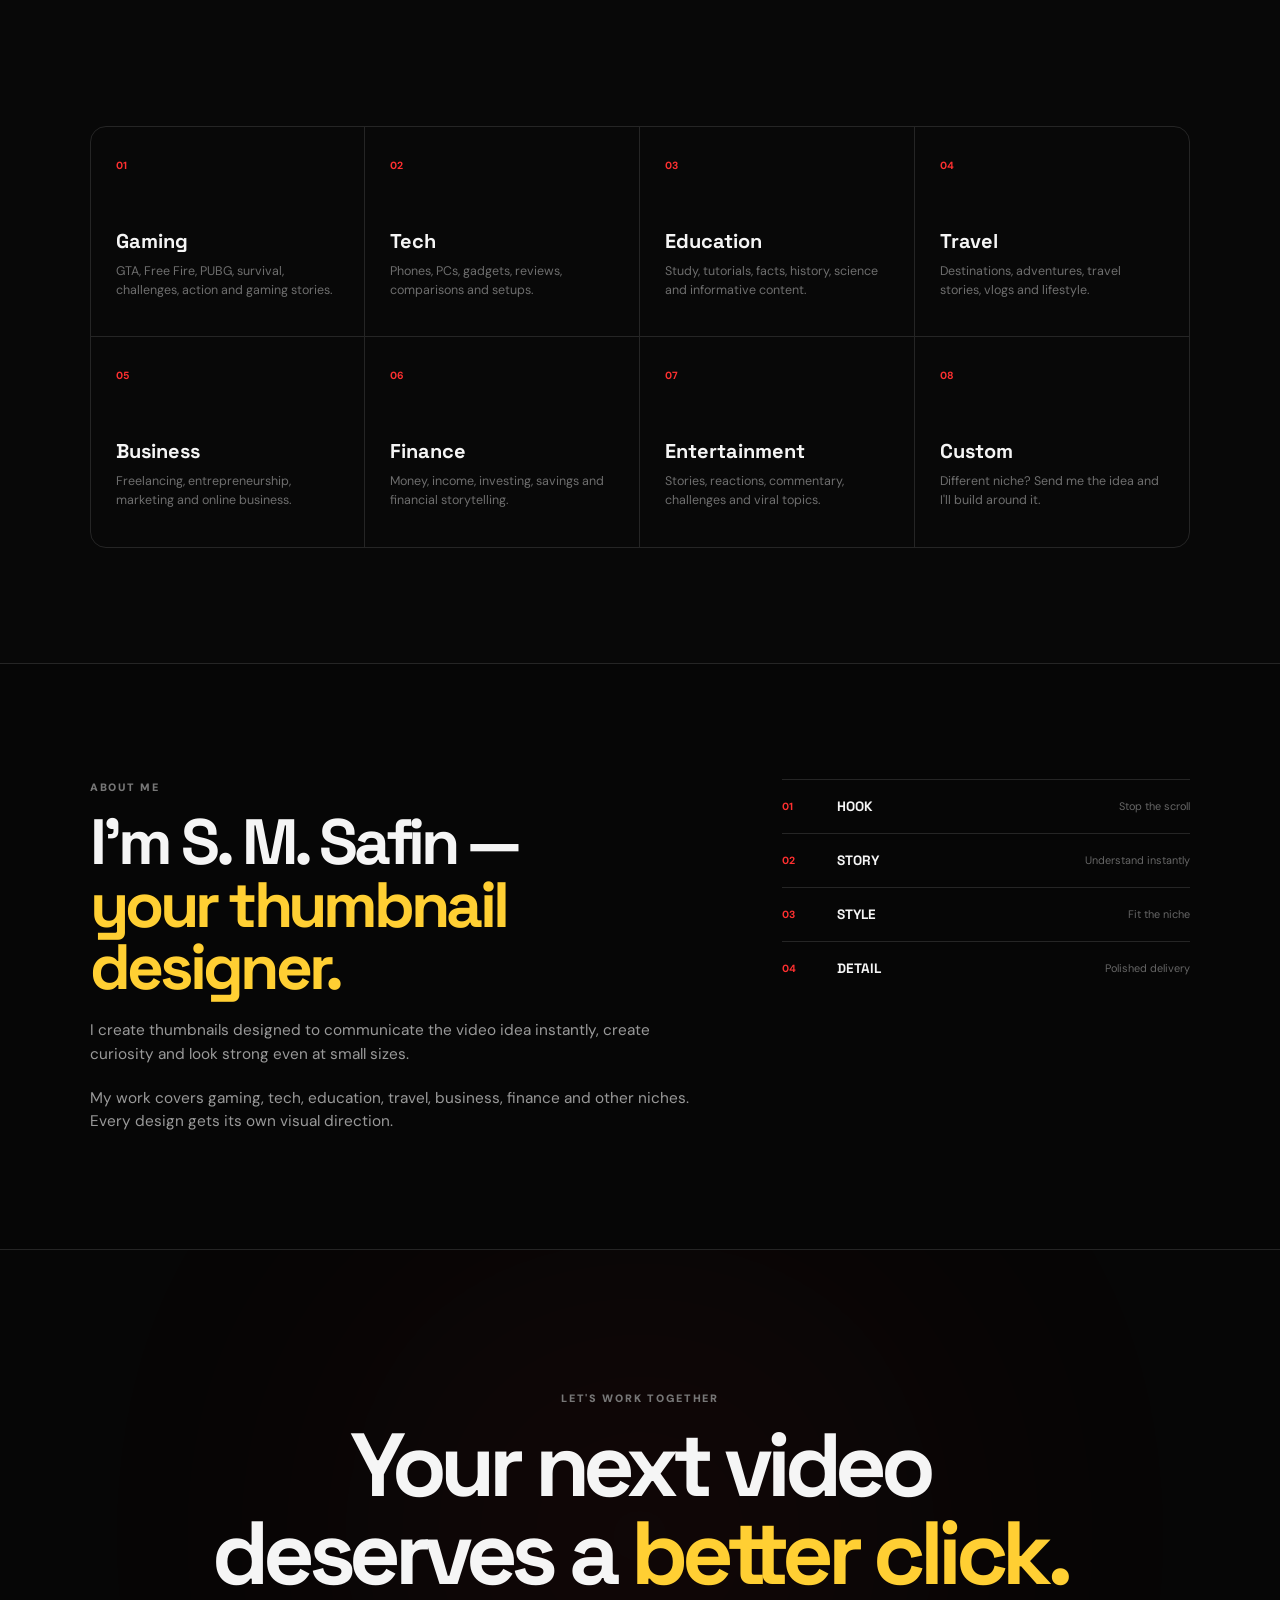
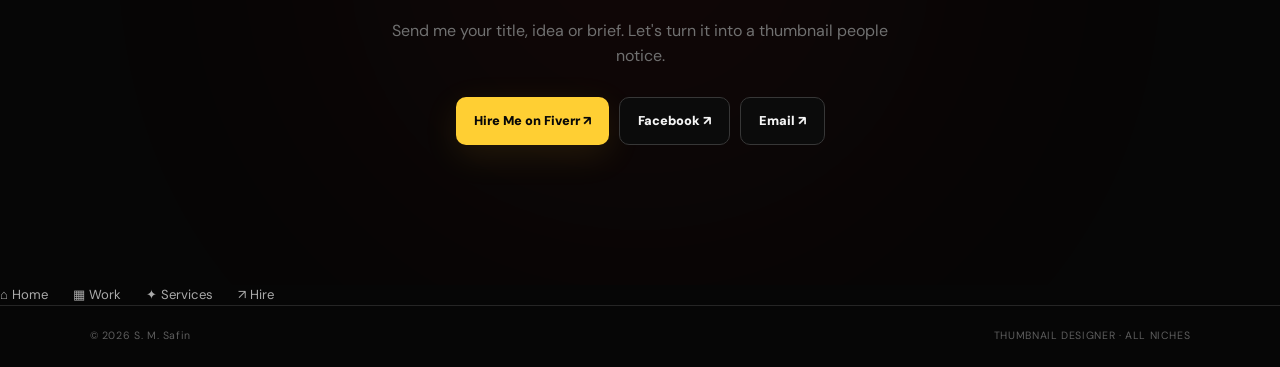
==== commit 0024223a: "Update index.html" ====
--- a/index.html
+++ b/index.html
@@ -1,180 +1,343 @@
 <!doctype html>
 <html lang="en">
+
 <head>
 <meta charset="utf-8">
-<meta name="viewport" content="width=device-width,initial-scale=1,viewport-fit=cover">
-
-<meta name="description" content="S.M. Safin — Professional Thumbnail Designer creating high-impact thumbnails for gaming, tech, education, travel, business, finance and more.">
+
+<meta name="viewport"
+      content="width=device-width,initial-scale=1,viewport-fit=cover">
+
+<meta name="description"
+      content="S.M. Safin — Professional Thumbnail Designer creating high-impact thumbnails for gaming, tech, education, travel, business, finance and more.">
 
 <title>S.M Safin — Thumbnail Designer</title>
 
 <link rel="preconnect" href="https://fonts.googleapis.com">
 <link rel="preconnect" href="https://fonts.gstatic.com" crossorigin>
-<link href="https://fonts.googleapis.com/css2?family=DM+Sans:wght@400;500;600;700&family=Space+Grotesk:wght@500;600;700&display=swap" rel="stylesheet">
+
+<link href="https://fonts.googleapis.com/css2?family=DM+Sans:wght@400;500;600;700&family=Space+Grotesk:wght@500;600;700&display=swap"
+      rel="stylesheet">
 
 <link rel="stylesheet" href="style.css">
 </head>
 
+
 <body>
 
+
+<!-- ================= LOADER ================= -->
+
 <div id="loader">
-  <div class="loader-logo">S<span>.</span></div>
-  <div class="loader-line"><i></i></div>
-  <small>LOADING PORTFOLIO</small>
+
+  <div class="loader-logo">
+    S<span>.</span>
+  </div>
+
+  <div class="loader-line">
+    <i></i>
+  </div>
+
+  <small>
+    LOADING PORTFOLIO
+  </small>
+
 </div>
 
+
 <div class="particles" aria-hidden="true"></div>
+
 <div class="cursor-glow"></div>
+
 <div class="grain"></div>
 
 
+
+<!-- ================= HEADER ================= -->
+
 <header class="topbar">
 
   <a class="logo" href="#home">
-    <span>S</span> SAFIN<span class="red">.</span>
+
+    <span>S</span>
+    SAFIN
+    <span class="red">.</span>
+
   </a>
 
+
   <nav>
-    <a href="#work">Work</a>
-    <a href="#services">Services</a>
-    <a href="#about">About</a>
+
+    <a href="#work">
+      Work
+    </a>
+
+    <a href="#services">
+      Services
+    </a>
+
+    <a href="#about">
+      About
+    </a>
 
     <a class="hire-small"
        href="https://www.fiverr.com/users/safin_vasani"
        target="_blank"
        rel="noopener">
-       Hire Me ↗
+
+      Hire Me ↗
+
     </a>
+
   </nav>
 
 </header>
 
 
+
 <main id="home">
 
 
-<!-- ================= HERO ================= -->
+
+<!-- ===================================================== -->
+<!-- ======================= HERO ======================== -->
+<!-- ===================================================== -->
 
 <section class="hero">
 
+
+  <!-- HERO TEXT -->
+
   <div class="hero-content reveal">
 
+
     <div class="availability">
-      <i></i> AVAILABLE FOR NEW PROJECTS
-    </div>
+
+      <i></i>
+      AVAILABLE FOR NEW PROJECTS
+
+    </div>
+
 
     <p class="kicker">
+
       S.M.SAFIN · THUMBNAIL DESIGNER
+
     </p>
 
+
     <h1>
+
       Designs that<br>
-      <em>earn the click.</em>
+
+      <em>
+        earn the click.
+      </em>
+
     </h1>
 
+
     <p class="hero-text">
-      Professional, high-impact thumbnails built to stop the scroll,
-      create curiosity and make your video impossible to ignore.
-      <strong>Gaming, tech, education, business, travel, finance and more.</strong>
+
+      Professional, high-impact thumbnails built to stop
+      the scroll, create curiosity and make your video
+      impossible to ignore.
+
+      <strong>
+        Gaming, tech, education, business, travel,
+        finance and more.
+      </strong>
+
     </p>
 
+
+
+    <!-- BUTTONS -->
+
     <div class="actions">
 
-      <a class="btn primary" href="#work">
-        View Portfolio <span>↓</span>
+
+      <a class="btn primary"
+         href="#work">
+
+        View Portfolio
+        <span>↓</span>
+
       </a>
+
 
       <a class="btn ghost"
          href="https://www.fiverr.com/users/safin_vasani"
          target="_blank"
          rel="noopener">
-         Fiverr ↗
+
+        Fiverr ↗
+
       </a>
 
-    </div>
-
+
+    </div>
+
+
+
+    <!-- PROOF -->
 
     <div class="proof">
 
+
       <div>
-        <b>15+</b>
-        <small>THUMBNAILS</small>
+
+        <b>
+          15+
+        </b>
+
+        <small>
+          THUMBNAILS
+        </small>
+
       </div>
 
+
       <div>
-        <b>ANY</b>
-        <small>NICHE</small>
+
+        <b>
+          ANY
+        </b>
+
+        <small>
+          NICHE
+        </small>
+
       </div>
 
+
       <div>
-        <b>100%</b>
-        <small>CUSTOM</small>
+
+        <b>
+          100%
+        </b>
+
+        <small>
+          CUSTOM
+        </small>
+
       </div>
 
-    </div>
+
+    </div>
+
 
   </div>
 
 
-  <!-- HERO THUMBNAILS -->
+
+  <!-- HERO VISUAL -->
 
   <div class="hero-visual reveal">
 
+
     <div class="halo"></div>
 
+
+
+    <!-- GTA -->
+
     <div class="frame frame-a">
+
       <img
         src="assets/gta-persistent.png"
         alt="GTA V thumbnail design">
-    </div>
+
+    </div>
+
+
+
+    <!-- BANK HEIST -->
 
     <div class="frame frame-b">
+
       <img
         src="assets/bank-heist.png"
         alt="Bank heist gaming thumbnail">
-    </div>
+
+    </div>
+
+
+
+    <!-- EDUCATION -->
 
     <div class="frame frame-c">
+
       <img
         src="assets/education.png"
         alt="Study effectively thumbnail">
-    </div>
+
+    </div>
+
+
 
     <div class="floating-label">
-      <span>THUMBNAIL</span>
-      <b>DESIGN</b>
-    </div>
+
+      <span>
+        THUMBNAIL
+      </span>
+
+      <b>
+        DESIGN
+      </b>
+
+    </div>
+
 
   </div>
 
+
 </section>
 
 
-<!-- ================= MARQUEE ================= -->
+
+<!-- ===================================================== -->
+<!-- ====================== MARQUEE ====================== -->
+<!-- ===================================================== -->
 
 <section class="marquee">
 
   <div>
+
     <span>GAMING</span> ·
+
     <span>GTA V</span> ·
+
     <span>TECH</span> ·
+
     <span>EDUCATION</span> ·
+
     <span>TRAVEL</span> ·
+
     <span>BUSINESS</span> ·
+
     <span>FINANCE</span> ·
+
     <span>VLOG</span> ·
+
     <span>ENTERTAINMENT</span> ·
+
     <span>MORE</span> ·
+
   </div>
 
 </section>
 
 
-<!-- ================= PORTFOLIO ================= -->
+
+<!-- ===================================================== -->
+<!-- ===================== PORTFOLIO ===================== -->
+<!-- ===================================================== -->
 
 <section class="section" id="work">
 
+
   <div class="section-title reveal">
+
 
     <div>
 
@@ -182,304 +345,613 @@
         SELECTED WORK
       </p>
 
+
       <h2>
+
         My work,<br>
-        <em>built to get clicks.</em>
+
+        <em>
+          built to get clicks.
+        </em>
+
       </h2>
 
     </div>
 
+
     <p>
+
       Every thumbnail is designed around one question:
-      <strong>why should someone stop scrolling?</strong>
+
+      <strong>
+        why should someone stop scrolling?
+      </strong>
+
     </p>
 
+
   </div>
 
 
-  <!-- FILTERS -->
+
+  <!-- FILTER BUTTONS -->
 
   <div class="filters">
 
-    <button class="filter active" data-filter="all">
+
+    <button
+      class="filter active"
+      data-filter="all">
+
       All
+
     </button>
 
-    <button class="filter" data-filter="gaming">
+
+    <button
+      class="filter"
+      data-filter="gaming">
+
       Gaming
+
     </button>
 
-    <button class="filter" data-filter="tech">
+
+    <button
+      class="filter"
+      data-filter="tech">
+
       Tech
+
     </button>
 
-    <button class="filter" data-filter="education">
+
+    <button
+      class="filter"
+      data-filter="education">
+
       Education
+
     </button>
 
-    <button class="filter" data-filter="travel">
+
+    <button
+      class="filter"
+      data-filter="travel">
+
       Travel
+
     </button>
 
-    <button class="filter" data-filter="business">
+
+    <button
+      class="filter"
+      data-filter="business">
+
       Business
+
     </button>
 
-    <button class="filter" data-filter="more">
+
+    <button
+      class="filter"
+      data-filter="more">
+
       More
+
     </button>
 
+
   </div>
 
 
+
+  <!-- ================= WORK GRID ================= -->
+
   <div class="grid">
 
 
-    <!-- GAMING -->
-
-    <article class="work-card reveal" data-cat="gaming">
+
+    <!-- ================= GAMING ================= -->
+
+
+    <article
+      class="work-card reveal"
+      data-cat="gaming">
+
 
       <div class="thumb">
-        <img src="assets/bank-heist.png"
-             alt="Bank Heist GTA V thumbnail">
-
-        <span>GAMING</span>
+
+        <img
+          src="assets/bank-heist.png"
+          alt="Bank Heist GTA V thumbnail">
+
+        <span>
+          GAMING
+        </span>
+
       </div>
 
-      <h3>Bank Heist</h3>
-      <p>GTA V · Action</p>
+
+      <h3>
+        Bank Heist
+      </h3>
+
+      <p>
+        GTA V · Action
+      </p>
+
 
     </article>
 
 
-    <article class="work-card reveal" data-cat="gaming">
+
+    <article
+      class="work-card reveal"
+      data-cat="gaming">
+
 
       <div class="thumb">
-        <img src="assets/gta-10m-heist.png"
-             alt="GTA 10M Heist thumbnail">
-
-        <span>GTA V</span>
+
+        <img
+          src="assets/gta-10m-heist.png"
+          alt="GTA 10M Heist thumbnail">
+
+        <span>
+          GTA V
+        </span>
+
       </div>
 
-      <h3>10M Heist</h3>
-      <p>GTA V · Challenge</p>
+
+      <h3>
+        10M Heist
+      </h3>
+
+      <p>
+        GTA V · Challenge
+      </p>
+
 
     </article>
 
 
-    <article class="work-card reveal" data-cat="gaming">
+
+    <article
+      class="work-card reveal"
+      data-cat="gaming">
+
 
       <div class="thumb">
-        <img src="assets/gta-new-legend.png"
-             alt="GTA New Legend thumbnail">
-
-        <span>GTA V</span>
+
+        <img
+          src="assets/gta-new-legend.png"
+          alt="GTA New Legend thumbnail">
+
+        <span>
+          GTA V
+        </span>
+
       </div>
 
-      <h3>New Legend</h3>
-      <p>GTA V · Story</p>
+
+      <h3>
+        New Legend
+      </h3>
+
+      <p>
+        GTA V · Story
+      </p>
+
 
     </article>
 
 
-    <article class="work-card reveal" data-cat="gaming">
+
+    <article
+      class="work-card reveal"
+      data-cat="gaming">
+
 
       <div class="thumb">
-        <img src="assets/gta-no-rules.png"
-             alt="GTA No Rules thumbnail">
-
-        <span>GAMING</span>
+
+        <img
+          src="assets/gta-no-rules.png"
+          alt="GTA No Rules thumbnail">
+
+        <span>
+          GAMING
+        </span>
+
       </div>
 
-      <h3>No Rules</h3>
-      <p>GTA V · Chaos</p>
+
+      <h3>
+        No Rules
+      </h3>
+
+      <p>
+        GTA V · Chaos
+      </p>
+
 
     </article>
 
 
-    <article class="work-card reveal" data-cat="gaming">
+
+    <article
+      class="work-card reveal"
+      data-cat="gaming">
+
 
       <div class="thumb">
-        <img src="assets/gta-persistent.png"
-             alt="GTA Persistent thumbnail">
-
-        <span>GTA V</span>
+
+        <img
+          src="assets/gta-persistent.png"
+          alt="GTA Persistent thumbnail">
+
+        <span>
+          GTA V
+        </span>
+
       </div>
 
-      <h3>Be Persistent</h3>
-      <p>GTA V · Motivation</p>
+
+      <h3>
+        Be Persistent
+      </h3>
+
+      <p>
+        GTA V · Motivation
+      </p>
+
 
     </article>
 
 
-    <article class="work-card reveal" data-cat="gaming">
+
+    <article
+      class="work-card reveal"
+      data-cat="gaming">
+
 
       <div class="thumb">
-        <img src="assets/last-zone-king.png"
-             alt="Last Zone King gaming thumbnail">
-
-        <span>GAMING</span>
+
+        <img
+          src="assets/last-zone-king.png"
+          alt="Last Zone King gaming thumbnail">
+
+        <span>
+          GAMING
+        </span>
+
       </div>
 
-      <h3>Last Zone King</h3>
-      <p>Gaming · Survival</p>
+
+      <h3>
+        Last Zone King
+      </h3>
+
+      <p>
+        Gaming · Survival
+      </p>
+
 
     </article>
 
 
-    <article class="work-card reveal" data-cat="gaming">
+
+    <article
+      class="work-card reveal"
+      data-cat="gaming">
+
 
       <div class="thumb">
-        <img src="assets/gaming-100-days.png"
-             alt="I Survived 100 Days thumbnail">
-
-        <span>GAMING</span>
+
+        <img
+          src="assets/gaming-100-days.png"
+          alt="I Survived 100 Days thumbnail">
+
+        <span>
+          GAMING
+        </span>
+
       </div>
 
-      <h3>I Survived 100 Days</h3>
-      <p>Gaming · Challenge</p>
+
+      <h3>
+        I Survived 100 Days
+      </h3>
+
+      <p>
+        Gaming · Challenge
+      </p>
+
 
     </article>
 
 
-    <article class="work-card reveal" data-cat="gaming">
+
+    <article
+      class="work-card reveal"
+      data-cat="gaming">
+
 
       <div class="thumb">
-        <img src="assets/pc-setup.png"
-             alt="Gaming Setup thumbnail">
-
-        <span>GAMING / TECH</span>
+
+        <img
+          src="assets/pc-setup.png"
+          alt="Gaming Setup thumbnail">
+
+        <span>
+          GAMING / TECH
+        </span>
+
       </div>
 
-      <h3>My Gaming Setup</h3>
-      <p>Gaming · PC Setup</p>
+
+      <h3>
+        My Gaming Setup
+      </h3>
+
+      <p>
+        Gaming · PC Setup
+      </p>
+
 
     </article>
 
 
-    <!-- TECH -->
-
-    <article class="work-card reveal" data-cat="tech">
+
+    <!-- ================= TECH ================= -->
+
+
+    <article
+      class="work-card reveal"
+      data-cat="tech">
+
 
       <div class="thumb">
-        <img src="assets/phone-1.png"
-             alt="Best Phone Under 200 thumbnail">
-
-        <span>TECH</span>
+
+        <img
+          src="assets/phone-1.png"
+          alt="Best Phone Under 200 thumbnail">
+
+        <span>
+          TECH
+        </span>
+
       </div>
 
-      <h3>Best Phone Under $200</h3>
-      <p>Tech · Smartphone</p>
+
+      <h3>
+        Best Phone Under $200
+      </h3>
+
+      <p>
+        Tech · Smartphone
+      </p>
+
 
     </article>
 
 
-    <!-- EDUCATION -->
-
-    <article class="work-card reveal" data-cat="education">
+
+    <!-- ================= EDUCATION ================= -->
+
+
+    <article
+      class="work-card reveal"
+      data-cat="education">
+
 
       <div class="thumb">
-        <img src="assets/education.png"
-             alt="How I Study Effectively thumbnail">
-
-        <span>EDUCATION</span>
+
+        <img
+          src="assets/education.png"
+          alt="How I Study Effectively thumbnail">
+
+        <span>
+          EDUCATION
+        </span>
+
       </div>
 
-      <h3>How I Study Effectively</h3>
-      <p>Education · Study</p>
+
+      <h3>
+        How I Study Effectively
+      </h3>
+
+      <p>
+        Education · Study
+      </p>
+
 
     </article>
 
 
-    <article class="work-card reveal" data-cat="education">
+
+    <!-- WORK SMART -->
+    <!-- IMPORTANT:
+         GitHub filename = "work smart.png"
+         Space encoded as %20 -->
+
+    <article
+      class="work-card reveal"
+      data-cat="education">
+
 
       <div class="thumb">
-        <img src="assets/work smart.png"
-             alt="Work Smart thumbnail">
-
-        <span>EDUCATION</span>
+
+        <img
+          src="assets/work%20smart.png"
+          alt="Work Smart thumbnail">
+
+        <span>
+          EDUCATION
+        </span>
+
       </div>
 
-      <h3>Work Smart</h3>
-      <p>Education · Productivity</p>
+
+      <h3>
+        Work Smart
+      </h3>
+
+      <p>
+        Education · Productivity
+      </p>
+
 
     </article>
 
 
-    <!-- TRAVEL -->
-
-    <article class="work-card reveal" data-cat="travel">
+
+    <!-- ================= TRAVEL ================= -->
+
+
+    <article
+      class="work-card reveal"
+      data-cat="travel">
+
 
       <div class="thumb">
-        <img src="assets/bali.png"
-             alt="Exploring Bali thumbnail">
-
-        <span>TRAVEL</span>
+
+        <img
+          src="assets/bali.png"
+          alt="Exploring Bali thumbnail">
+
+        <span>
+          TRAVEL
+        </span>
+
       </div>
 
-      <h3>Exploring Bali</h3>
-      <p>Travel · Adventure</p>
+
+      <h3>
+        Exploring Bali
+      </h3>
+
+      <p>
+        Travel · Adventure
+      </p>
+
 
     </article>
 
 
-    <article class="work-card reveal" data-cat="travel">
+
+    <article
+      class="work-card reveal"
+      data-cat="travel">
+
 
       <div class="thumb">
-        <img src="assets/dubai.png"
-             alt="My First Day in Dubai thumbnail">
-
-        <span>TRAVEL</span>
+
+        <img
+          src="assets/dubai.png"
+          alt="My First Day in Dubai thumbnail">
+
+        <span>
+          TRAVEL
+        </span>
+
       </div>
 
-      <h3>My First Day in Dubai</h3>
-      <p>Travel · Lifestyle</p>
+
+      <h3>
+        My First Day in Dubai
+      </h3>
+
+      <p>
+        Travel · Lifestyle
+      </p>
+
 
     </article>
 
 
-    <!-- BUSINESS -->
-
-    <article class="work-card reveal" data-cat="business">
+
+    <!-- ================= BUSINESS ================= -->
+
+
+    <article
+      class="work-card reveal"
+      data-cat="business">
+
 
       <div class="thumb">
-        <img src="assets/money.png"
-             alt="Make 10000 Online thumbnail">
-
-        <span>BUSINESS</span>
+
+        <img
+          src="assets/money.png"
+          alt="Make 10000 Online thumbnail">
+
+        <span>
+          BUSINESS
+        </span>
+
       </div>
 
-      <h3>Make $10,000 Online</h3>
-      <p>Business · Finance</p>
+
+      <h3>
+        Make $10,000 Online
+      </h3>
+
+      <p>
+        Business · Finance
+      </p>
+
 
     </article>
 
 
-    <article class="work-card reveal" data-cat="business">
+
+    <article
+      class="work-card reveal"
+      data-cat="business">
+
 
       <div class="thumb">
-        <img src="assets/online-income.png"
-             alt="How I Made 10000 Online thumbnail">
-
-        <span>BUSINESS</span>
+
+        <img
+          src="assets/online-income.png"
+          alt="How I Made 10000 Online thumbnail">
+
+        <span>
+          BUSINESS
+        </span>
+
       </div>
 
-      <h3>How I Made $10,000 Online</h3>
-      <p>Business · Online Income</p>
+
+      <h3>
+        How I Made $10,000 Online
+      </h3>
+
+      <p>
+        Business · Online Income
+      </p>
+
 
     </article>
 
 
+
   </div>
 
 </section>
 
 
-<!-- ================= SERVICES ================= -->
+
+<!-- ===================================================== -->
+<!-- ====================== SERVICES ===================== -->
+<!-- ===================================================== -->
 
 <section class="section dark" id="services">
 
+
   <div class="section-title reveal">
+
 
     <div>
 
@@ -487,273 +959,538 @@
         SERVICES
       </p>
 
+
       <h2>
+
         One designer.<br>
-        <em>Every niche.</em>
+
+        <em>
+          Every niche.
+        </em>
+
       </h2>
 
     </div>
 
+
     <p>
+
       Tell me what your video is about.
-      I'll build the visual direction around your audience,
-      topic and goal.
+      I'll build the visual direction around
+      your audience, topic and goal.
+
     </p>
 
+
   </div>
 
 
+
   <div class="services">
 
+
     <div>
+
       <b>01</b>
-      <h3>Gaming</h3>
-      <p>GTA, Free Fire, PUBG, survival, challenges, action and gaming stories.</p>
-    </div>
+
+      <h3>
+        Gaming
+      </h3>
+
+      <p>
+        GTA, Free Fire, PUBG, survival,
+        challenges, action and gaming stories.
+      </p>
+
+    </div>
+
+
 
     <div>
+
       <b>02</b>
-      <h3>Tech</h3>
-      <p>Phones, PCs, gadgets, reviews, comparisons and setups.</p>
-    </div>
+
+      <h3>
+        Tech
+      </h3>
+
+      <p>
+        Phones, PCs, gadgets, reviews,
+        comparisons and setups.
+      </p>
+
+    </div>
+
+
 
     <div>
+
       <b>03</b>
-      <h3>Education</h3>
-      <p>Study, tutorials, facts, history, science and informative content.</p>
-    </div>
+
+      <h3>
+        Education
+      </h3>
+
+      <p>
+        Study, tutorials, facts, history,
+        science and informative content.
+      </p>
+
+    </div>
+
+
 
     <div>
+
       <b>04</b>
-      <h3>Travel</h3>
-      <p>Destinations, adventures, travel stories, vlogs and lifestyle.</p>
-    </div>
+
+      <h3>
+        Travel
+      </h3>
+
+      <p>
+        Destinations, adventures, travel
+        stories, vlogs and lifestyle.
+      </p>
+
+    </div>
+
+
 
     <div>
+
       <b>05</b>
-      <h3>Business</h3>
-      <p>Freelancing, entrepreneurship, marketing and online business.</p>
-    </div>
+
+      <h3>
+        Business
+      </h3>
+
+      <p>
+        Freelancing, entrepreneurship,
+        marketing and online business.
+      </p>
+
+    </div>
+
+
 
     <div>
+
       <b>06</b>
-      <h3>Finance</h3>
-      <p>Money, income, investing, savings and financial storytelling.</p>
-    </div>
+
+      <h3>
+        Finance
+      </h3>
+
+      <p>
+        Money, income, investing,
+        savings and financial storytelling.
+      </p>
+
+    </div>
+
+
 
     <div>
+
       <b>07</b>
-      <h3>Entertainment</h3>
-      <p>Stories, reactions, commentary, challenges and viral topics.</p>
-    </div>
+
+      <h3>
+        Entertainment
+      </h3>
+
+      <p>
+        Stories, reactions, commentary,
+        challenges and viral topics.
+      </p>
+
+    </div>
+
+
 
     <div>
+
       <b>08</b>
-      <h3>Custom</h3>
-      <p>Different niche? Send me the idea and I'll build around it.</p>
-    </div>
+
+      <h3>
+        Custom
+      </h3>
+
+      <p>
+        Different niche?
+        Send me the idea and I'll build around it.
+      </p>
+
+    </div>
+
 
   </div>
 
 </section>
 
 
-<!-- ================= ABOUT ================= -->
+
+<!-- ===================================================== -->
+<!-- ======================== ABOUT ====================== -->
+<!-- ===================================================== -->
 
 <section class="section about" id="about">
 
+
   <div class="about-copy reveal">
+
 
     <p class="kicker">
       ABOUT ME
     </p>
 
+
     <h2>
+
       I'm S. M. Safin —<br>
-      <em>your thumbnail designer.</em>
+
+      <em>
+        your thumbnail designer.
+      </em>
+
     </h2>
 
+
     <p>
+
       I create thumbnails designed to communicate
-      the video idea instantly, create curiosity and
-      look strong even at small sizes.
+      the video idea instantly, create curiosity
+      and look strong even at small sizes.
+
     </p>
 
+
     <p>
-      My work covers gaming, tech, education, travel,
-      business, finance and other niches.
+
+      My work covers gaming, tech, education,
+      travel, business, finance and other niches.
       Every design gets its own visual direction.
+
     </p>
 
+
   </div>
 
 
+
   <div class="principles reveal">
 
+
     <div>
+
       <b>01</b>
-      <span>HOOK</span>
-      <small>Stop the scroll</small>
-    </div>
+
+      <span>
+        HOOK
+      </span>
+
+      <small>
+        Stop the scroll
+      </small>
+
+    </div>
+
+
 
     <div>
+
       <b>02</b>
-      <span>STORY</span>
-      <small>Understand instantly</small>
-    </div>
+
+      <span>
+        STORY
+      </span>
+
+      <small>
+        Understand instantly
+      </small>
+
+    </div>
+
+
 
     <div>
+
       <b>03</b>
-      <span>STYLE</span>
-      <small>Fit the niche</small>
-    </div>
+
+      <span>
+        STYLE
+      </span>
+
+      <small>
+        Fit the niche
+      </small>
+
+    </div>
+
+
 
     <div>
+
       <b>04</b>
-      <span>DETAIL</span>
-      <small>Polished delivery</small>
-    </div>
+
+      <span>
+        DETAIL
+      </span>
+
+      <small>
+        Polished delivery
+      </small>
+
+    </div>
+
 
   </div>
 
 </section>
 
 
-<!-- ================= CONTACT ================= -->
+
+<!-- ===================================================== -->
+<!-- ======================= CONTACT ===================== -->
+<!-- ===================================================== -->
 
 <section class="contact" id="contact">
 
+
   <div class="contact-inner reveal">
+
 
     <p class="kicker">
       LET'S WORK TOGETHER
     </p>
 
+
     <h2>
+
       Your next video<br>
-      deserves a <em>better click.</em>
+
+      deserves a
+      <em>
+        better click.
+      </em>
+
     </h2>
 
+
     <p>
+
       Send me your title, idea or brief.
       Let's turn it into a thumbnail people notice.
+
     </p>
 
 
+
     <div class="contact-buttons">
 
-      <a class="btn primary"
-         href="https://www.fiverr.com/users/safin_vasani"
-         target="_blank"
-         rel="noopener">
-         Hire Me on Fiverr ↗
+
+      <a
+        class="btn primary"
+        href="https://www.fiverr.com/users/safin_vasani"
+        target="_blank"
+        rel="noopener">
+
+        Hire Me on Fiverr ↗
+
       </a>
 
-      <a class="btn ghost"
-         href="https://www.facebook.com/share/1FQBGMkXBJ/"
-         target="_blank"
-         rel="noopener">
-         Facebook ↗
+
+
+      <a
+        class="btn ghost"
+        href="https://www.facebook.com/share/1FQBGMkXBJ/"
+        target="_blank"
+        rel="noopener">
+
+        Facebook ↗
+
       </a>
 
-      <a class="btn ghost"
-         href="mailto:safinvasani77@gmail.com">
-         Email ↗
+
+
+      <a
+        class="btn ghost"
+        href="mailto:safinvasani77@gmail.com">
+
+        Email ↗
+
       </a>
 
-    </div>
+
+    </div>
+
 
   </div>
 
 </section>
 
+
+
 </main>
 
 
-<!-- ================= MOBILE NAV ================= -->
-
-<nav class="mobile-nav" aria-label="Mobile navigation">
-
-  <a href="#home" class="active">
-    <span>⌂</span>
+
+<!-- ===================================================== -->
+<!-- ===================== MOBILE NAV ==================== -->
+<!-- ===================================================== -->
+
+<nav
+  class="mobile-nav"
+  aria-label="Mobile navigation">
+
+
+  <a
+    href="#home"
+    class="active">
+
+    <span>
+      ⌂
+    </span>
+
     Home
+
   </a>
 
+
+
   <a href="#work">
-    <span>▦</span>
+
+    <span>
+      ▦
+    </span>
+
     Work
+
   </a>
 
+
+
   <a href="#services">
-    <span>✦</span>
+
+    <span>
+      ✦
+    </span>
+
     Services
+
   </a>
 
+
+
   <a href="#contact">
-    <span>↗</span>
+
+    <span>
+      ↗
+    </span>
+
     Hire
+
   </a>
 
+
 </nav>
 
 
+
+<!-- ===================================================== -->
+<!-- ======================== FOOTER ===================== -->
+<!-- ===================================================== -->
+
 <footer>
+
 
   <span>
     © 2026 S. M. Safin
   </span>
 
+
   <span>
     THUMBNAIL DESIGNER · ALL NICHES
   </span>
 
+
 </footer>
 
 
+
+<!-- ===================================================== -->
+<!-- ======================= JAVASCRIPT ================== -->
+<!-- ===================================================== -->
+
 <script>
 
-/* ================= LOADER ================= */
-
-window.addEventListener('load', () => {
-
-  setTimeout(() => {
-    document.body.classList.add('loaded');
-  }, 550);
-
-});
-
-
-/* ================= REVEAL ANIMATION ================= */
-
-const observer = new IntersectionObserver(
-
-  entries => {
-
-    entries.forEach(entry => {
-
-      if(entry.isIntersecting){
-
-        entry.target.classList.add('visible');
-
-      }
-
-    });
-
-  },
-
-  {
-    threshold: 0.12
+
+/* ===================================================== */
+/* LOADER */
+/* ===================================================== */
+
+window.addEventListener(
+  'load',
+  () => {
+
+    setTimeout(
+      () => {
+
+        document.body.classList.add('loaded');
+
+      },
+      550
+    );
+
   }
-
 );
+
+
+
+/* ===================================================== */
+/* REVEAL ANIMATION */
+/* ===================================================== */
+
+const revealObserver =
+  new IntersectionObserver(
+
+    entries => {
+
+      entries.forEach(
+        entry => {
+
+          if (entry.isIntersecting) {
+
+            entry.target.classList.add(
+              'visible'
+            );
+
+          }
+
+        }
+      );
+
+    },
+
+    {
+      threshold: 0.12
+    }
+
+  );
 
 
 document
   .querySelectorAll('.reveal')
-  .forEach(element => observer.observe(element));
-
-
-/* ================= FILTER SYSTEM ================= */
+  .forEach(
+    element =>
+      revealObserver.observe(element)
+  );
+
+
+
+/* ===================================================== */
+/* FILTER SYSTEM */
+/* ===================================================== */
 
 const filters =
   document.querySelectorAll('.filter');
@@ -762,96 +1499,222 @@
   document.querySelectorAll('.work-card');
 
 
-filters.forEach(button => {
-
-  button.addEventListener('click', () => {
-
-    filters.forEach(btn =>
-      btn.classList.remove('active')
+filters.forEach(
+  button => {
+
+    button.addEventListener(
+      'click',
+      () => {
+
+
+        /* Remove active */
+
+        filters.forEach(
+          btn =>
+            btn.classList.remove('active')
+        );
+
+
+        /* Add active */
+
+        button.classList.add('active');
+
+
+        const filter =
+          button.dataset.filter;
+
+
+        cards.forEach(
+          card => {
+
+            const category =
+              card.dataset.cat;
+
+
+            /*
+              ALL
+            */
+
+            if (filter === 'all') {
+
+              card.style.display = 'block';
+
+            }
+
+
+            /*
+              SPECIFIC CATEGORY
+            */
+
+            else if (
+              category === filter
+            ) {
+
+              card.style.display = 'block';
+
+            }
+
+
+            /*
+              MORE
+              Currently shows any future
+              category that isn't the main ones.
+            */
+
+            else if (
+              filter === 'more' &&
+              ![
+                'gaming',
+                'tech',
+                'education',
+                'travel',
+                'business'
+              ].includes(category)
+            ) {
+
+              card.style.display = 'block';
+
+            }
+
+
+            /*
+              HIDE
+            */
+
+            else {
+
+              card.style.display = 'none';
+
+            }
+
+          }
+        );
+
+      }
     );
 
-    button.classList.add('active');
-
-    const filter =
-      button.dataset.filter;
-
-
-    cards.forEach(card => {
-
-      const category =
-        card.dataset.cat;
-
-
-      if(
-        filter === 'all' ||
-        category === filter
-      ){
-
-        card.style.display = 'block';
-
-      }else{
-
-        card.style.display = 'none';
-
-      }
-
-    });
-
-  });
-
-});
-
-
-/* ================= LIGHTBOX ================= */
+  }
+);
+
+
+
+/* ===================================================== */
+/* LIGHTBOX */
+/* ===================================================== */
 
 document
   .querySelectorAll('.thumb img')
-  .forEach(img => {
-
-    img.addEventListener('click', () => {
-
-      const light =
-        document.createElement('div');
-
-      light.className = 'lightbox';
-
-
-      light.innerHTML = `
-        <button aria-label="Close">×</button>
-        <img src="${img.src}" alt="">
-      `;
-
-
-      document.body.appendChild(light);
-
-
-      light.addEventListener('click', event => {
-
-        if(
-          event.target === light ||
-          event.target.tagName === 'BUTTON'
-        ){
-
-          light.remove();
+  .forEach(
+    img => {
+
+
+      img.addEventListener(
+        'click',
+        () => {
+
+
+          const light =
+            document.createElement('div');
+
+
+          light.className =
+            'lightbox';
+
+
+          light.innerHTML = `
+            <button aria-label="Close">
+              ×
+            </button>
+
+            <img
+              src="${img.src}"
+              alt="${img.alt}">
+          `;
+
+
+          document.body.appendChild(
+            light
+          );
+
+
+          light.addEventListener(
+            'click',
+            event => {
+
+
+              if (
+                event.target === light ||
+                event.target.tagName === 'BUTTON'
+              ) {
+
+                light.remove();
+
+              }
+
+            }
+          );
+
 
         }
-
-      });
-
-    });
-
-  });
-
-
-/* ================= MOBILE NAV ================= */
+      );
+
+
+    }
+  );
+
+
+
+/* ===================================================== */
+/* ESCAPE KEY FOR LIGHTBOX */
+/* ===================================================== */
+
+document.addEventListener(
+  'keydown',
+  event => {
+
+    if (
+      event.key === 'Escape'
+    ) {
+
+      const lightbox =
+        document.querySelector('.lightbox');
+
+      if (lightbox) {
+
+        lightbox.remove();
+
+      }
+
+    }
+
+  }
+);
+
+
+
+/* ===================================================== */
+/* MOBILE NAV */
+/* ===================================================== */
 
 const mobileLinks =
-  [...document.querySelectorAll('.mobile-nav a')];
+  [
+    ...document.querySelectorAll(
+      '.mobile-nav a'
+    )
+  ];
 
 
 const sections =
-  ['home','work','services','contact']
-  .map(id => document.getElementById(id));
+  [
+    'home',
+    'work',
+    'services',
+    'contact'
+  ]
+  .map(
+    id =>
+      document.getElementById(id)
+  );
 
 
 const navObserver =
@@ -859,46 +1722,98 @@
 
     entries => {
 
-      entries.forEach(entry => {
-
-        if(entry.isIntersecting){
-
-          mobileLinks.forEach(link => {
-
-            link.classList.toggle(
-
-              'active',
-
-              link.getAttribute('href') ===
-              '#' + entry.target.id
-
+      entries.forEach(
+        entry => {
+
+          if (
+            entry.isIntersecting
+          ) {
+
+
+            mobileLinks.forEach(
+              link => {
+
+                link.classList.toggle(
+
+                  'active',
+
+                  link.getAttribute(
+                    'href'
+                  ) ===
+                  '#' +
+                  entry.target.id
+
+                );
+
+              }
             );
 
-          });
+
+          }
 
         }
-
-      });
+      );
 
     },
 
     {
-      rootMargin: '-45% 0px -45% 0px',
+      rootMargin:
+        '-45% 0px -45% 0px',
+
       threshold: 0
     }
 
   );
 
 
-sections.forEach(section => {
-
-  if(section){
-    navObserver.observe(section);
+sections.forEach(
+  section => {
+
+    if (section) {
+
+      navObserver.observe(
+        section
+      );
+
+    }
+
   }
-
-});
+);
+
+
+
+/* ===================================================== */
+/* IMAGE ERROR HANDLER */
+/* ===================================================== */
+
+/*
+  If an image fails to load, add a class
+  instead of leaving a confusing broken
+  image state.
+*/
+
+document
+  .querySelectorAll('img')
+  .forEach(
+    img => {
+
+      img.addEventListener(
+        'error',
+        () => {
+
+          img.classList.add(
+            'image-error'
+          );
+
+        }
+      );
+
+    }
+  );
+
 
 </script>
 
+
 </body>
-      </html>
+      </html> 
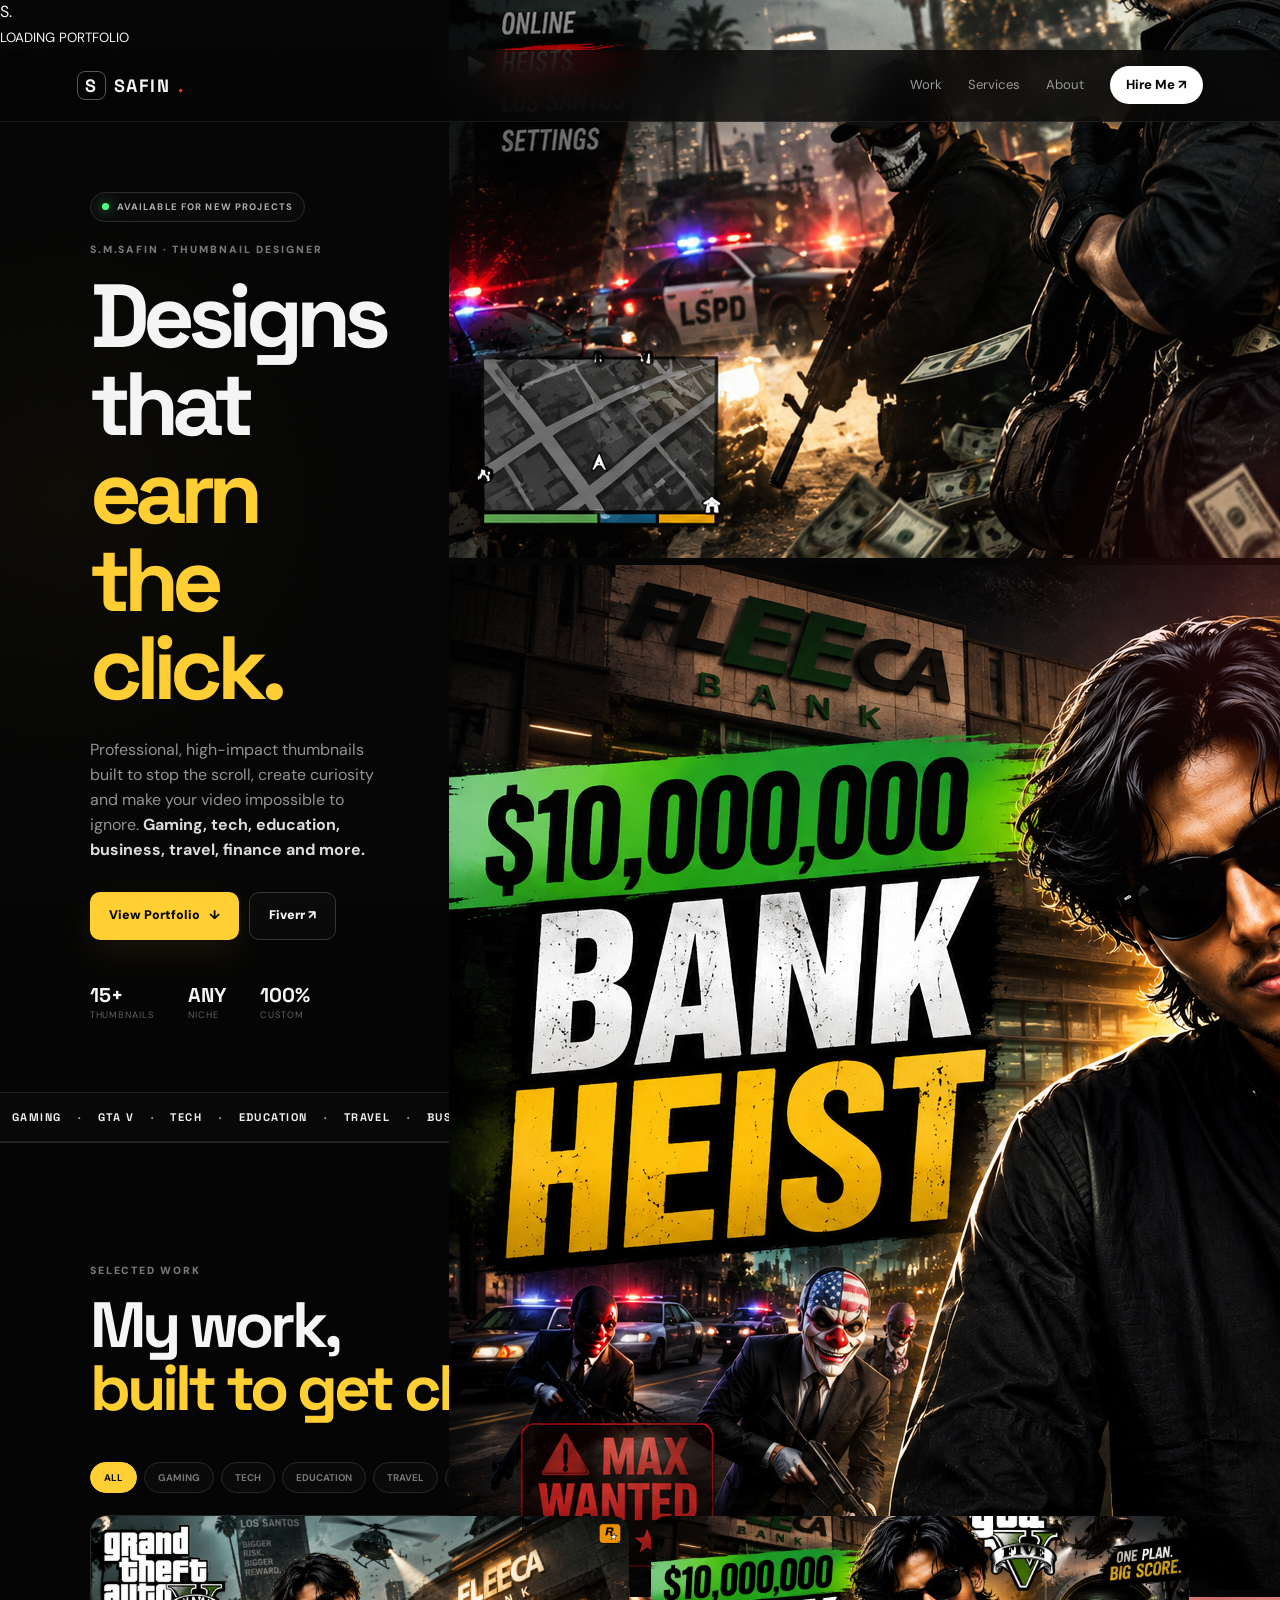
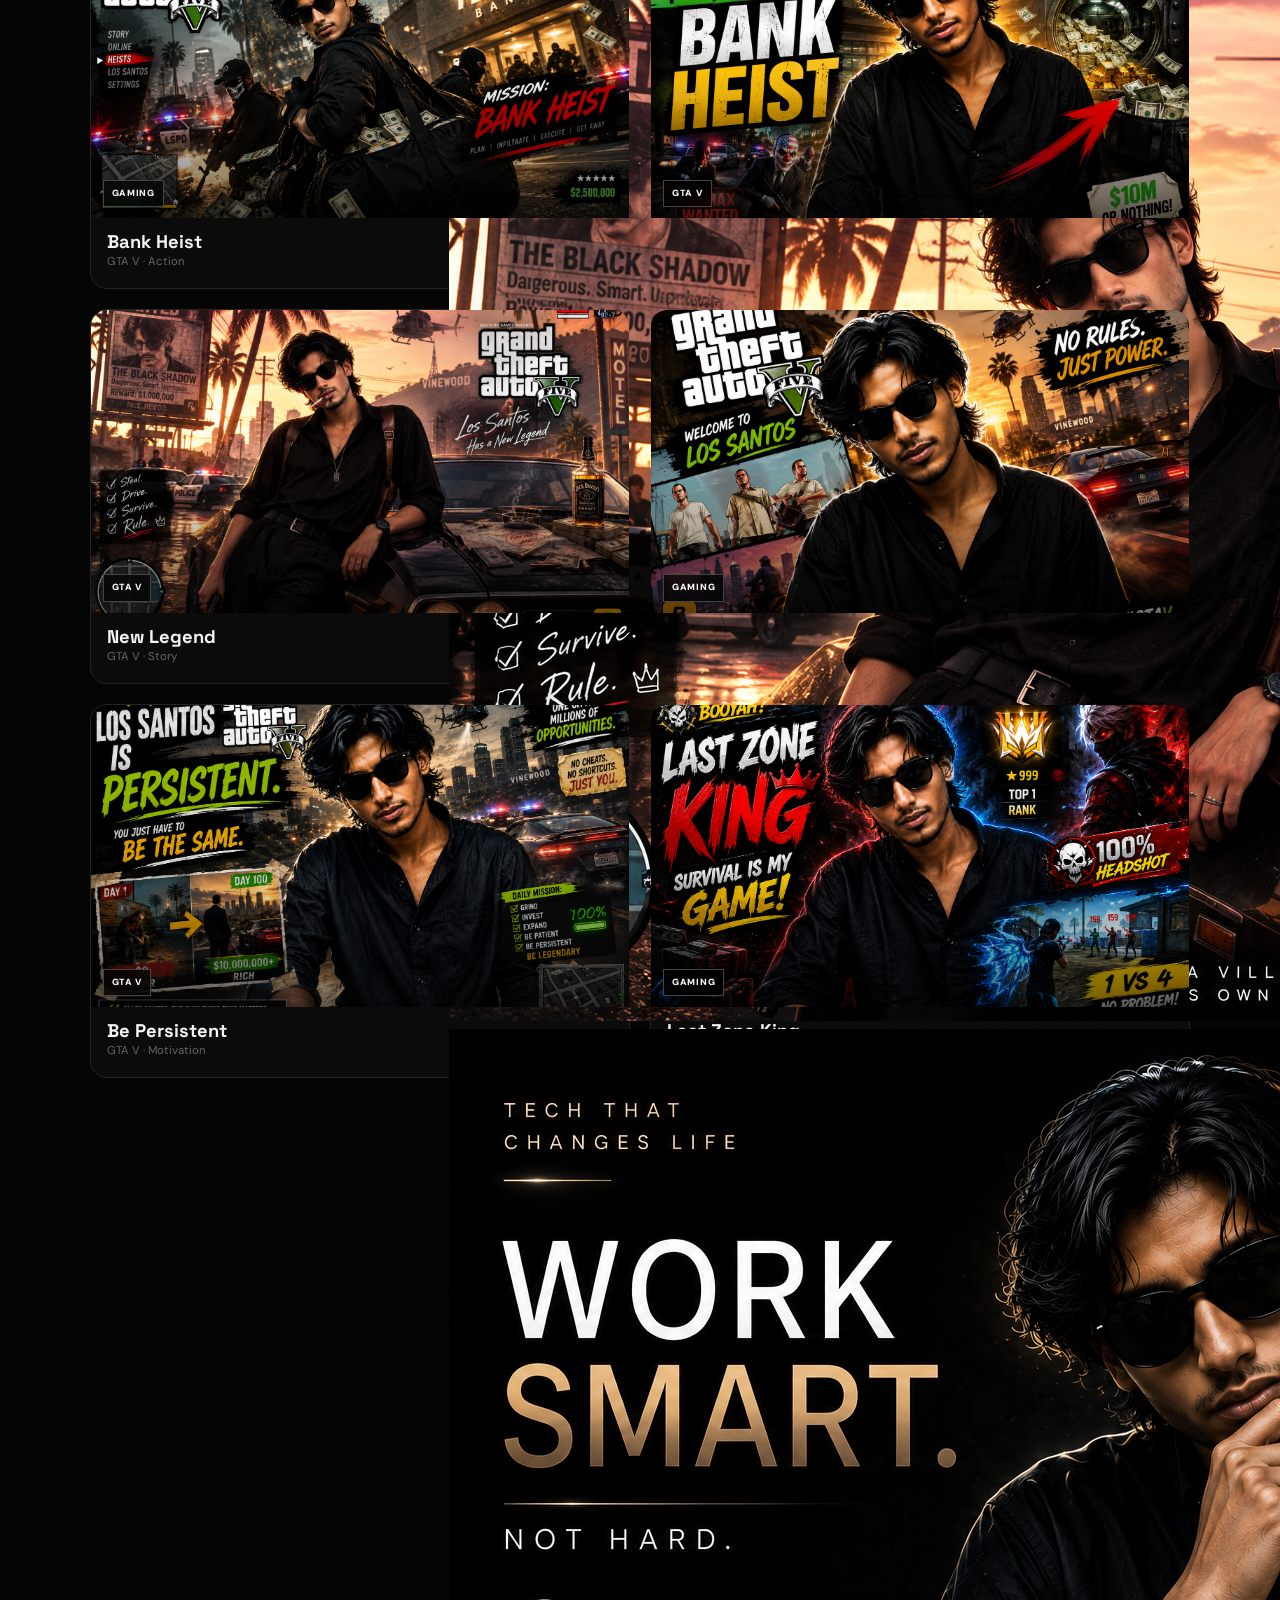
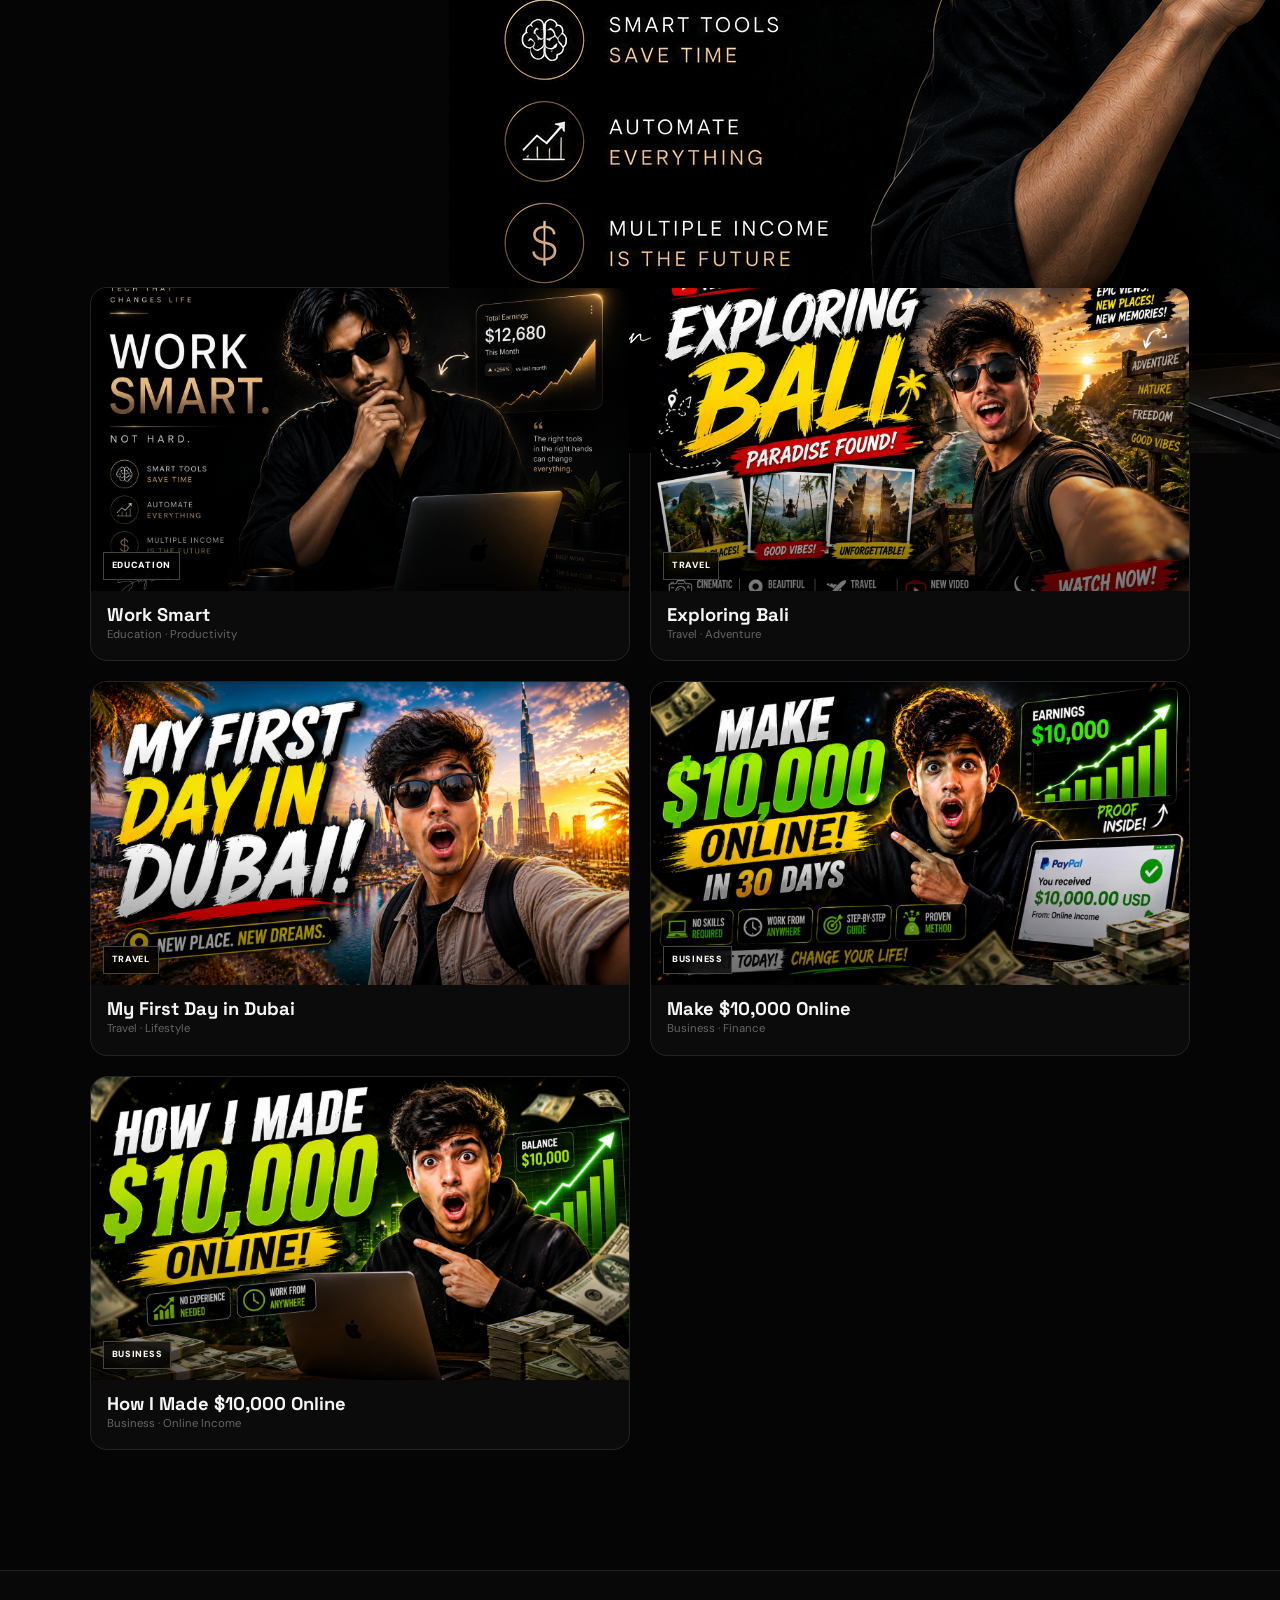
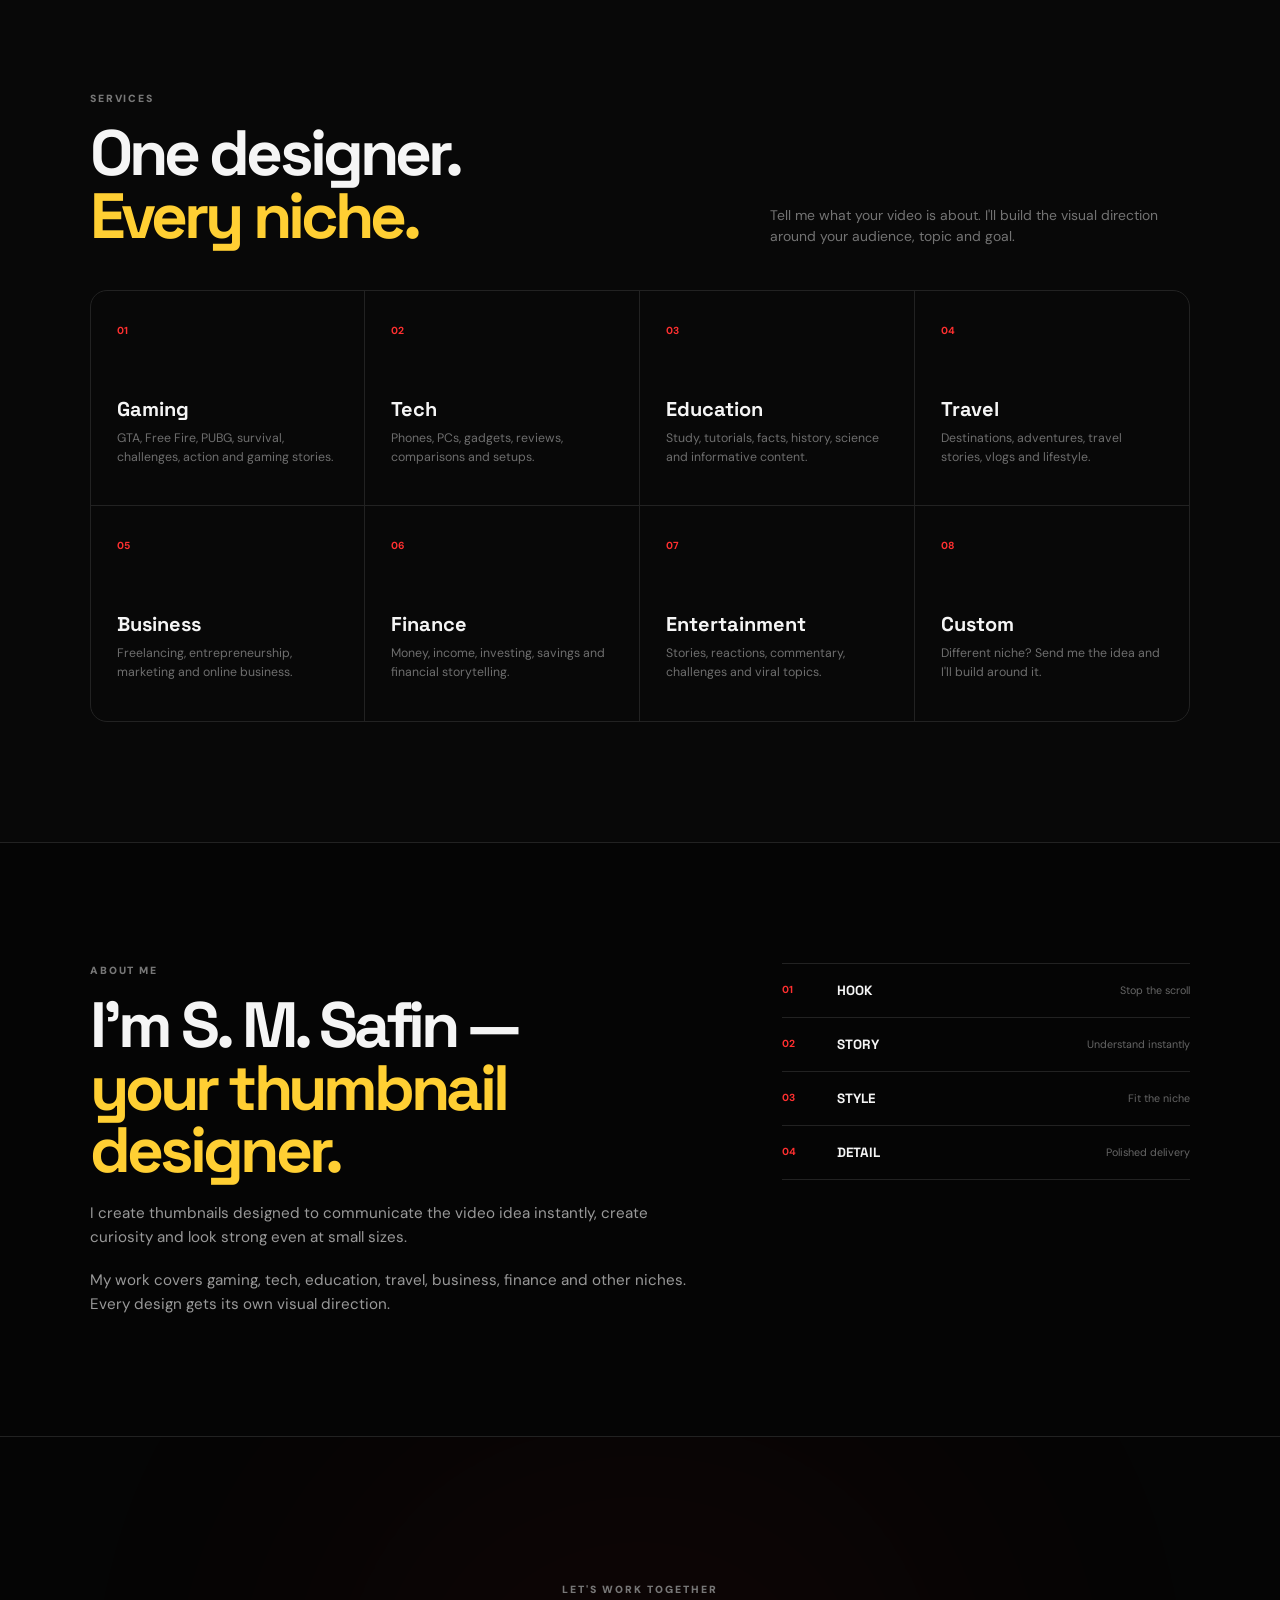
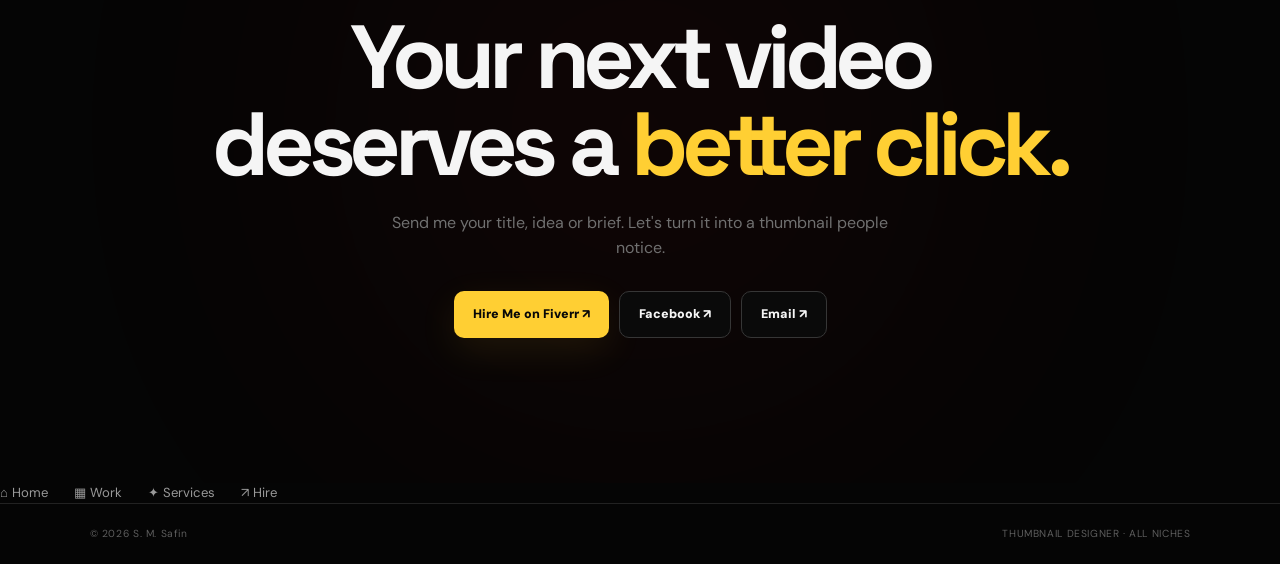
==== commit 71ea5919: "Update index.html" ====
--- a/index.html
+++ b/index.html
@@ -2,6 +2,7 @@
 <html lang="en">
 
 <head>
+
 <meta charset="utf-8">
 
 <meta name="viewport"
@@ -12,13 +13,25 @@
 
 <title>S.M Safin — Thumbnail Designer</title>
 
-<link rel="preconnect" href="https://fonts.googleapis.com">
-<link rel="preconnect" href="https://fonts.gstatic.com" crossorigin>
+
+<!-- GOOGLE FONTS -->
+
+<link rel="preconnect"
+      href="https://fonts.googleapis.com">
+
+<link rel="preconnect"
+      href="https://fonts.gstatic.com"
+      crossorigin>
 
 <link href="https://fonts.googleapis.com/css2?family=DM+Sans:wght@400;500;600;700&family=Space+Grotesk:wght@500;600;700&display=swap"
       rel="stylesheet">
 
-<link rel="stylesheet" href="style.css">
+
+<!-- CSS -->
+
+<link rel="stylesheet"
+      href="style.css">
+
 </head>
 
 
@@ -44,7 +57,9 @@
 </div>
 
 
-<div class="particles" aria-hidden="true"></div>
+<div class="particles"
+     aria-hidden="true">
+</div>
 
 <div class="cursor-glow"></div>
 
@@ -56,11 +71,11 @@
 
 <header class="topbar">
 
-  <a class="logo" href="#home">
+  <a class="logo"
+     href="#home">
 
     <span>S</span>
-    SAFIN
-    <span class="red">.</span>
+    SAFIN<span class="red">.</span>
 
   </a>
 
@@ -78,6 +93,7 @@
     <a href="#about">
       About
     </a>
+
 
     <a class="hire-small"
        href="https://www.fiverr.com/users/safin_vasani"
@@ -94,13 +110,13 @@
 
 
 
+<!-- ================= MAIN ================= -->
+
 <main id="home">
 
 
 
-<!-- ===================================================== -->
-<!-- ======================= HERO ======================== -->
-<!-- ===================================================== -->
+<!-- ================= HERO ================= -->
 
 <section class="hero">
 
@@ -113,6 +129,7 @@
     <div class="availability">
 
       <i></i>
+
       AVAILABLE FOR NEW PROJECTS
 
     </div>
@@ -129,26 +146,21 @@
 
       Designs that<br>
 
-      <em>
-        earn the click.
-      </em>
+      <em>earn the click.</em>
 
     </h1>
 
 
     <p class="hero-text">
 
-      Professional, high-impact thumbnails built to stop
-      the scroll, create curiosity and make your video
-      impossible to ignore.
+      Professional, high-impact thumbnails built to stop the scroll,
+      create curiosity and make your video impossible to ignore.
 
       <strong>
-        Gaming, tech, education, business, travel,
-        finance and more.
+        Gaming, tech, education, business, travel, finance and more.
       </strong>
 
     </p>
-
 
 
     <!-- BUTTONS -->
@@ -160,6 +172,7 @@
          href="#work">
 
         View Portfolio
+
         <span>↓</span>
 
       </a>
@@ -178,7 +191,6 @@
     </div>
 
 
-
     <!-- PROOF -->
 
     <div class="proof">
@@ -186,9 +198,7 @@
 
       <div>
 
-        <b>
-          15+
-        </b>
+        <b>15+</b>
 
         <small>
           THUMBNAILS
@@ -199,9 +209,7 @@
 
       <div>
 
-        <b>
-          ANY
-        </b>
+        <b>ANY</b>
 
         <small>
           NICHE
@@ -212,9 +220,7 @@
 
       <div>
 
-        <b>
-          100%
-        </b>
+        <b>100%</b>
 
         <small>
           CUSTOM
@@ -230,7 +236,7 @@
 
 
 
-  <!-- HERO VISUAL -->
+  <!-- ================= HERO SLIDER ================= -->
 
   <div class="hero-visual reveal">
 
@@ -238,42 +244,103 @@
     <div class="halo"></div>
 
 
-
-    <!-- GTA -->
-
-    <div class="frame frame-a">
-
-      <img
-        src="assets/gta-persistent.png"
-        alt="GTA V thumbnail design">
-
-    </div>
-
-
-
-    <!-- BANK HEIST -->
-
-    <div class="frame frame-b">
-
-      <img
-        src="assets/bank-heist.png"
-        alt="Bank heist gaming thumbnail">
-
-    </div>
-
-
-
-    <!-- EDUCATION -->
-
-    <div class="frame frame-c">
-
-      <img
-        src="assets/education.png"
-        alt="Study effectively thumbnail">
-
-    </div>
-
-
+    <div class="hero-slider"
+         id="heroSlider">
+
+
+      <!-- IMAGE 1 -->
+
+      <div class="hero-slide active">
+
+        <img src="assets/education.png"
+             alt="Study Effectively thumbnail">
+
+      </div>
+
+
+      <!-- IMAGE 2 -->
+
+      <div class="hero-slide">
+
+        <img src="assets/gta-persistent.png"
+             alt="GTA V Be Persistent thumbnail">
+
+      </div>
+
+
+      <!-- IMAGE 3 -->
+
+      <div class="hero-slide">
+
+        <img src="assets/bank-heist.png"
+             alt="Bank Heist thumbnail">
+
+      </div>
+
+
+      <!-- IMAGE 4 -->
+
+      <div class="hero-slide">
+
+        <img src="assets/gta-10m-heist.png"
+             alt="GTA 10M Heist thumbnail">
+
+      </div>
+
+
+      <!-- IMAGE 5 -->
+
+      <div class="hero-slide">
+
+        <img src="assets/gta-new-legend.png"
+             alt="GTA New Legend thumbnail">
+
+      </div>
+
+
+      <!-- IMAGE 6 -->
+
+      <div class="hero-slide">
+
+        <img src="assets/work smart.png"
+             alt="Work Smart thumbnail">
+
+      </div>
+
+
+    </div>
+
+
+
+    <!-- SLIDER DOTS -->
+
+    <div class="hero-dots"
+         id="heroDots">
+
+      <button class="active"
+              aria-label="Slide 1">
+      </button>
+
+      <button aria-label="Slide 2">
+      </button>
+
+      <button aria-label="Slide 3">
+      </button>
+
+      <button aria-label="Slide 4">
+      </button>
+
+      <button aria-label="Slide 5">
+      </button>
+
+      <button aria-label="Slide 6">
+      </button>
+
+    </div>
+
+
+
+    <!-- LABEL -->
 
     <div class="floating-label">
 
@@ -295,9 +362,7 @@
 
 
 
-<!-- ===================================================== -->
-<!-- ====================== MARQUEE ====================== -->
-<!-- ===================================================== -->
+<!-- ================= MARQUEE ================= -->
 
 <section class="marquee">
 
@@ -329,11 +394,10 @@
 
 
 
-<!-- ===================================================== -->
-<!-- ===================== PORTFOLIO ===================== -->
-<!-- ===================================================== -->
-
-<section class="section" id="work">
+<!-- ================= PORTFOLIO ================= -->
+
+<section class="section"
+         id="work">
 
 
   <div class="section-title reveal">
@@ -350,9 +414,7 @@
 
         My work,<br>
 
-        <em>
-          built to get clicks.
-        </em>
+        <em>built to get clicks.</em>
 
       </h2>
 
@@ -374,68 +436,61 @@
 
 
 
-  <!-- FILTER BUTTONS -->
+  <!-- FILTERS -->
 
   <div class="filters">
 
 
-    <button
-      class="filter active"
-      data-filter="all">
+    <button class="filter active"
+            data-filter="all">
 
       All
 
     </button>
 
 
-    <button
-      class="filter"
-      data-filter="gaming">
+    <button class="filter"
+            data-filter="gaming">
 
       Gaming
 
     </button>
 
 
-    <button
-      class="filter"
-      data-filter="tech">
+    <button class="filter"
+            data-filter="tech">
 
       Tech
 
     </button>
 
 
-    <button
-      class="filter"
-      data-filter="education">
+    <button class="filter"
+            data-filter="education">
 
       Education
 
     </button>
 
 
-    <button
-      class="filter"
-      data-filter="travel">
+    <button class="filter"
+            data-filter="travel">
 
       Travel
 
     </button>
 
 
-    <button
-      class="filter"
-      data-filter="business">
+    <button class="filter"
+            data-filter="business">
 
       Business
 
     </button>
 
 
-    <button
-      class="filter"
-      data-filter="more">
+    <button class="filter"
+            data-filter="more">
 
       More
 
@@ -446,25 +501,20 @@
 
 
 
-  <!-- ================= WORK GRID ================= -->
+  <!-- WORK GRID -->
 
   <div class="grid">
 
 
-
-    <!-- ================= GAMING ================= -->
-
-
-    <article
-      class="work-card reveal"
-      data-cat="gaming">
-
+    <!-- GAMING -->
+
+    <article class="work-card reveal"
+             data-cat="gaming">
 
       <div class="thumb">
 
-        <img
-          src="assets/bank-heist.png"
-          alt="Bank Heist GTA V thumbnail">
+        <img src="assets/bank-heist.png"
+             alt="Bank Heist GTA V thumbnail">
 
         <span>
           GAMING
@@ -472,7 +522,6 @@
 
       </div>
 
-
       <h3>
         Bank Heist
       </h3>
@@ -481,21 +530,17 @@
         GTA V · Action
       </p>
 
-
     </article>
 
 
 
-    <article
-      class="work-card reveal"
-      data-cat="gaming">
-
+    <article class="work-card reveal"
+             data-cat="gaming">
 
       <div class="thumb">
 
-        <img
-          src="assets/gta-10m-heist.png"
-          alt="GTA 10M Heist thumbnail">
+        <img src="assets/gta-10m-heist.png"
+             alt="GTA 10M Heist thumbnail">
 
         <span>
           GTA V
@@ -503,7 +548,6 @@
 
       </div>
 
-
       <h3>
         10M Heist
       </h3>
@@ -512,21 +556,17 @@
         GTA V · Challenge
       </p>
 
-
     </article>
 
 
 
-    <article
-      class="work-card reveal"
-      data-cat="gaming">
-
+    <article class="work-card reveal"
+             data-cat="gaming">
 
       <div class="thumb">
 
-        <img
-          src="assets/gta-new-legend.png"
-          alt="GTA New Legend thumbnail">
+        <img src="assets/gta-new-legend.png"
+             alt="GTA New Legend thumbnail">
 
         <span>
           GTA V
@@ -534,7 +574,6 @@
 
       </div>
 
-
       <h3>
         New Legend
       </h3>
@@ -543,21 +582,17 @@
         GTA V · Story
       </p>
 
-
     </article>
 
 
 
-    <article
-      class="work-card reveal"
-      data-cat="gaming">
-
+    <article class="work-card reveal"
+             data-cat="gaming">
 
       <div class="thumb">
 
-        <img
-          src="assets/gta-no-rules.png"
-          alt="GTA No Rules thumbnail">
+        <img src="assets/gta-no-rules.png"
+             alt="GTA No Rules thumbnail">
 
         <span>
           GAMING
@@ -565,7 +600,6 @@
 
       </div>
 
-
       <h3>
         No Rules
       </h3>
@@ -574,21 +608,17 @@
         GTA V · Chaos
       </p>
 
-
     </article>
 
 
 
-    <article
-      class="work-card reveal"
-      data-cat="gaming">
-
+    <article class="work-card reveal"
+             data-cat="gaming">
 
       <div class="thumb">
 
-        <img
-          src="assets/gta-persistent.png"
-          alt="GTA Persistent thumbnail">
+        <img src="assets/gta-persistent.png"
+             alt="GTA Persistent thumbnail">
 
         <span>
           GTA V
@@ -596,7 +626,6 @@
 
       </div>
 
-
       <h3>
         Be Persistent
       </h3>
@@ -605,21 +634,17 @@
         GTA V · Motivation
       </p>
 
-
     </article>
 
 
 
-    <article
-      class="work-card reveal"
-      data-cat="gaming">
-
+    <article class="work-card reveal"
+             data-cat="gaming">
 
       <div class="thumb">
 
-        <img
-          src="assets/last-zone-king.png"
-          alt="Last Zone King gaming thumbnail">
+        <img src="assets/last-zone-king.png"
+             alt="Last Zone King gaming thumbnail">
 
         <span>
           GAMING
@@ -627,7 +652,6 @@
 
       </div>
 
-
       <h3>
         Last Zone King
       </h3>
@@ -636,21 +660,17 @@
         Gaming · Survival
       </p>
 
-
     </article>
 
 
 
-    <article
-      class="work-card reveal"
-      data-cat="gaming">
-
+    <article class="work-card reveal"
+             data-cat="gaming">
 
       <div class="thumb">
 
-        <img
-          src="assets/gaming-100-days.png"
-          alt="I Survived 100 Days thumbnail">
+        <img src="assets/gaming-100-days.png"
+             alt="I Survived 100 Days thumbnail">
 
         <span>
           GAMING
@@ -658,7 +678,6 @@
 
       </div>
 
-
       <h3>
         I Survived 100 Days
       </h3>
@@ -667,21 +686,17 @@
         Gaming · Challenge
       </p>
 
-
     </article>
 
 
 
-    <article
-      class="work-card reveal"
-      data-cat="gaming">
-
+    <article class="work-card reveal"
+             data-cat="gaming">
 
       <div class="thumb">
 
-        <img
-          src="assets/pc-setup.png"
-          alt="Gaming Setup thumbnail">
+        <img src="assets/pc-setup.png"
+             alt="Gaming Setup thumbnail">
 
         <span>
           GAMING / TECH
@@ -689,7 +704,6 @@
 
       </div>
 
-
       <h3>
         My Gaming Setup
       </h3>
@@ -698,24 +712,19 @@
         Gaming · PC Setup
       </p>
 
-
     </article>
 
 
 
-    <!-- ================= TECH ================= -->
-
-
-    <article
-      class="work-card reveal"
-      data-cat="tech">
-
+    <!-- TECH -->
+
+    <article class="work-card reveal"
+             data-cat="tech">
 
       <div class="thumb">
 
-        <img
-          src="assets/phone-1.png"
-          alt="Best Phone Under 200 thumbnail">
+        <img src="assets/phone-1.png"
+             alt="Best Phone Under 200 thumbnail">
 
         <span>
           TECH
@@ -723,7 +732,6 @@
 
       </div>
 
-
       <h3>
         Best Phone Under $200
       </h3>
@@ -732,24 +740,19 @@
         Tech · Smartphone
       </p>
 
-
     </article>
 
 
 
-    <!-- ================= EDUCATION ================= -->
-
-
-    <article
-      class="work-card reveal"
-      data-cat="education">
-
+    <!-- EDUCATION -->
+
+    <article class="work-card reveal"
+             data-cat="education">
 
       <div class="thumb">
 
-        <img
-          src="assets/education.png"
-          alt="How I Study Effectively thumbnail">
+        <img src="assets/education.png"
+             alt="How I Study Effectively thumbnail">
 
         <span>
           EDUCATION
@@ -757,7 +760,6 @@
 
       </div>
 
-
       <h3>
         How I Study Effectively
       </h3>
@@ -766,26 +768,17 @@
         Education · Study
       </p>
 
-
     </article>
 
 
 
-    <!-- WORK SMART -->
-    <!-- IMPORTANT:
-         GitHub filename = "work smart.png"
-         Space encoded as %20 -->
-
-    <article
-      class="work-card reveal"
-      data-cat="education">
-
+    <article class="work-card reveal"
+             data-cat="education">
 
       <div class="thumb">
 
-        <img
-          src="assets/work%20smart.png"
-          alt="Work Smart thumbnail">
+        <img src="assets/work smart.png"
+             alt="Work Smart thumbnail">
 
         <span>
           EDUCATION
@@ -793,7 +786,6 @@
 
       </div>
 
-
       <h3>
         Work Smart
       </h3>
@@ -802,24 +794,19 @@
         Education · Productivity
       </p>
 
-
     </article>
 
 
 
-    <!-- ================= TRAVEL ================= -->
-
-
-    <article
-      class="work-card reveal"
-      data-cat="travel">
-
+    <!-- TRAVEL -->
+
+    <article class="work-card reveal"
+             data-cat="travel">
 
       <div class="thumb">
 
-        <img
-          src="assets/bali.png"
-          alt="Exploring Bali thumbnail">
+        <img src="assets/bali.png"
+             alt="Exploring Bali thumbnail">
 
         <span>
           TRAVEL
@@ -827,7 +814,6 @@
 
       </div>
 
-
       <h3>
         Exploring Bali
       </h3>
@@ -836,21 +822,17 @@
         Travel · Adventure
       </p>
 
-
     </article>
 
 
 
-    <article
-      class="work-card reveal"
-      data-cat="travel">
-
+    <article class="work-card reveal"
+             data-cat="travel">
 
       <div class="thumb">
 
-        <img
-          src="assets/dubai.png"
-          alt="My First Day in Dubai thumbnail">
+        <img src="assets/dubai.png"
+             alt="My First Day in Dubai thumbnail">
 
         <span>
           TRAVEL
@@ -858,7 +840,6 @@
 
       </div>
 
-
       <h3>
         My First Day in Dubai
       </h3>
@@ -867,24 +848,19 @@
         Travel · Lifestyle
       </p>
 
-
     </article>
 
 
 
-    <!-- ================= BUSINESS ================= -->
-
-
-    <article
-      class="work-card reveal"
-      data-cat="business">
-
+    <!-- BUSINESS -->
+
+    <article class="work-card reveal"
+             data-cat="business">
 
       <div class="thumb">
 
-        <img
-          src="assets/money.png"
-          alt="Make 10000 Online thumbnail">
+        <img src="assets/money.png"
+             alt="Make 10000 Online thumbnail">
 
         <span>
           BUSINESS
@@ -892,7 +868,6 @@
 
       </div>
 
-
       <h3>
         Make $10,000 Online
       </h3>
@@ -901,21 +876,17 @@
         Business · Finance
       </p>
 
-
     </article>
 
 
 
-    <article
-      class="work-card reveal"
-      data-cat="business">
-
+    <article class="work-card reveal"
+             data-cat="business">
 
       <div class="thumb">
 
-        <img
-          src="assets/online-income.png"
-          alt="How I Made 10000 Online thumbnail">
+        <img src="assets/online-income.png"
+             alt="How I Made 10000 Online thumbnail">
 
         <span>
           BUSINESS
@@ -923,7 +894,6 @@
 
       </div>
 
-
       <h3>
         How I Made $10,000 Online
       </h3>
@@ -932,22 +902,19 @@
         Business · Online Income
       </p>
 
-
     </article>
 
 
-
   </div>
 
 </section>
 
 
 
-<!-- ===================================================== -->
-<!-- ====================== SERVICES ===================== -->
-<!-- ===================================================== -->
-
-<section class="section dark" id="services">
+<!-- ================= SERVICES ================= -->
+
+<section class="section dark"
+         id="services">
 
 
   <div class="section-title reveal">
@@ -964,9 +931,7 @@
 
         One designer.<br>
 
-        <em>
-          Every niche.
-        </em>
+        <em>Every niche.</em>
 
       </h2>
 
@@ -976,8 +941,8 @@
     <p>
 
       Tell me what your video is about.
-      I'll build the visual direction around
-      your audience, topic and goal.
+      I'll build the visual direction around your audience,
+      topic and goal.
 
     </p>
 
@@ -998,8 +963,8 @@
       </h3>
 
       <p>
-        GTA, Free Fire, PUBG, survival,
-        challenges, action and gaming stories.
+        GTA, Free Fire, PUBG, survival, challenges,
+        action and gaming stories.
       </p>
 
     </div>
@@ -1049,8 +1014,8 @@
       </h3>
 
       <p>
-        Destinations, adventures, travel
-        stories, vlogs and lifestyle.
+        Destinations, adventures, travel stories,
+        vlogs and lifestyle.
       </p>
 
     </div>
@@ -1130,11 +1095,10 @@
 
 
 
-<!-- ===================================================== -->
-<!-- ======================== ABOUT ====================== -->
-<!-- ===================================================== -->
-
-<section class="section about" id="about">
+<!-- ================= ABOUT ================= -->
+
+<section class="section about"
+         id="about">
 
 
   <div class="about-copy reveal">
@@ -1149,9 +1113,7 @@
 
       I'm S. M. Safin —<br>
 
-      <em>
-        your thumbnail designer.
-      </em>
+      <em>your thumbnail designer.</em>
 
     </h2>
 
@@ -1159,16 +1121,16 @@
     <p>
 
       I create thumbnails designed to communicate
-      the video idea instantly, create curiosity
-      and look strong even at small sizes.
+      the video idea instantly, create curiosity and
+      look strong even at small sizes.
 
     </p>
 
 
     <p>
 
-      My work covers gaming, tech, education,
-      travel, business, finance and other niches.
+      My work covers gaming, tech, education, travel,
+      business, finance and other niches.
       Every design gets its own visual direction.
 
     </p>
@@ -1250,11 +1212,10 @@
 
 
 
-<!-- ===================================================== -->
-<!-- ======================= CONTACT ===================== -->
-<!-- ===================================================== -->
-
-<section class="contact" id="contact">
+<!-- ================= CONTACT ================= -->
+
+<section class="contact"
+         id="contact">
 
 
   <div class="contact-inner reveal">
@@ -1269,10 +1230,7 @@
 
       Your next video<br>
 
-      deserves a
-      <em>
-        better click.
-      </em>
+      deserves a <em>better click.</em>
 
     </h2>
 
@@ -1285,37 +1243,31 @@
     </p>
 
 
-
     <div class="contact-buttons">
 
 
-      <a
-        class="btn primary"
-        href="https://www.fiverr.com/users/safin_vasani"
-        target="_blank"
-        rel="noopener">
+      <a class="btn primary"
+         href="https://www.fiverr.com/users/safin_vasani"
+         target="_blank"
+         rel="noopener">
 
         Hire Me on Fiverr ↗
 
       </a>
 
 
-
-      <a
-        class="btn ghost"
-        href="https://www.facebook.com/share/1FQBGMkXBJ/"
-        target="_blank"
-        rel="noopener">
+      <a class="btn ghost"
+         href="https://www.facebook.com/share/1FQBGMkXBJ/"
+         target="_blank"
+         rel="noopener">
 
         Facebook ↗
 
       </a>
 
 
-
-      <a
-        class="btn ghost"
-        href="mailto:safinvasani77@gmail.com">
+      <a class="btn ghost"
+         href="mailto:safinvasani77@gmail.com">
 
         Email ↗
 
@@ -1330,63 +1282,47 @@
 </section>
 
 
-
 </main>
 
 
 
-<!-- ===================================================== -->
-<!-- ===================== MOBILE NAV ==================== -->
-<!-- ===================================================== -->
-
-<nav
-  class="mobile-nav"
-  aria-label="Mobile navigation">
-
-
-  <a
-    href="#home"
-    class="active">
-
-    <span>
-      ⌂
-    </span>
+<!-- ================= MOBILE NAV ================= -->
+
+<nav class="mobile-nav"
+     aria-label="Mobile navigation">
+
+
+  <a href="#home"
+     class="active">
+
+    <span>⌂</span>
 
     Home
 
   </a>
 
 
-
   <a href="#work">
 
-    <span>
-      ▦
-    </span>
+    <span>▦</span>
 
     Work
 
   </a>
 
 
-
   <a href="#services">
 
-    <span>
-      ✦
-    </span>
+    <span>✦</span>
 
     Services
 
   </a>
 
 
-
   <a href="#contact">
 
-    <span>
-      ↗
-    </span>
+    <span>↗</span>
 
     Hire
 
@@ -1397,423 +1333,468 @@
 
 
 
-<!-- ===================================================== -->
-<!-- ======================== FOOTER ===================== -->
-<!-- ===================================================== -->
+<!-- ================= FOOTER ================= -->
 
 <footer>
-
 
   <span>
     © 2026 S. M. Safin
   </span>
 
-
   <span>
     THUMBNAIL DESIGNER · ALL NICHES
   </span>
 
-
 </footer>
 
 
 
-<!-- ===================================================== -->
-<!-- ======================= JAVASCRIPT ================== -->
-<!-- ===================================================== -->
+<!-- ================= JAVASCRIPT ================= -->
 
 <script>
 
 
-/* ===================================================== */
-/* LOADER */
-/* ===================================================== */
-
-window.addEventListener(
-  'load',
-  () => {
-
-    setTimeout(
+/* ================= LOADER ================= */
+
+window.addEventListener("load", () => {
+
+  setTimeout(() => {
+
+    document.body.classList.add("loaded");
+
+  }, 550);
+
+});
+
+
+
+/* ================= REVEAL ANIMATION ================= */
+
+const observer =
+new IntersectionObserver(
+
+  entries => {
+
+    entries.forEach(entry => {
+
+      if(entry.isIntersecting){
+
+        entry.target.classList.add("visible");
+
+      }
+
+    });
+
+  },
+
+  {
+    threshold:0.12
+  }
+
+);
+
+
+document
+.querySelectorAll(".reveal")
+.forEach(element => {
+
+  observer.observe(element);
+
+});
+
+
+
+/* ================= FILTER SYSTEM ================= */
+
+const filters =
+document.querySelectorAll(".filter");
+
+const cards =
+document.querySelectorAll(".work-card");
+
+
+filters.forEach(button => {
+
+
+  button.addEventListener("click", () => {
+
+
+    filters.forEach(btn => {
+
+      btn.classList.remove("active");
+
+    });
+
+
+    button.classList.add("active");
+
+
+    const filter =
+    button.dataset.filter;
+
+
+    cards.forEach(card => {
+
+
+      const category =
+      card.dataset.cat;
+
+
+      if(
+        filter === "all" ||
+        category === filter
+      ){
+
+        card.style.display = "block";
+
+      }
+
+      else{
+
+        card.style.display = "none";
+
+      }
+
+
+    });
+
+
+  });
+
+
+});
+
+
+
+/* ================= LIGHTBOX ================= */
+
+document
+.querySelectorAll(".thumb img")
+.forEach(img => {
+
+
+  img.addEventListener("click", () => {
+
+
+    const light =
+    document.createElement("div");
+
+
+    light.className =
+    "lightbox";
+
+
+    light.innerHTML = `
+
+      <button
+        aria-label="Close">
+        ×
+      </button>
+
+      <img
+        src="${img.src}"
+        alt="">
+
+    `;
+
+
+    document.body
+    .appendChild(light);
+
+
+    light.addEventListener(
+      "click",
+      event => {
+
+
+        if(
+          event.target === light ||
+          event.target.tagName === "BUTTON"
+        ){
+
+          light.remove();
+
+        }
+
+
+      }
+    );
+
+
+  });
+
+
+});
+
+
+
+/* ================= MOBILE NAV ================= */
+
+const mobileLinks =
+[
+  ...document.querySelectorAll(
+    ".mobile-nav a"
+  )
+];
+
+
+const sections =
+[
+  "home",
+  "work",
+  "services",
+  "contact"
+]
+.map(id =>
+  document.getElementById(id)
+);
+
+
+const navObserver =
+new IntersectionObserver(
+
+  entries => {
+
+
+    entries.forEach(entry => {
+
+
+      if(entry.isIntersecting){
+
+
+        mobileLinks.forEach(link => {
+
+
+          link.classList.toggle(
+
+            "active",
+
+            link.getAttribute("href") ===
+            "#" + entry.target.id
+
+          );
+
+
+        });
+
+
+      }
+
+
+    });
+
+
+  },
+
+  {
+    rootMargin:"-45% 0px -45% 0px",
+    threshold:0
+  }
+
+);
+
+
+sections.forEach(section => {
+
+  if(section){
+
+    navObserver.observe(section);
+
+  }
+
+});
+
+
+
+/* ================= HERO SWIPE SLIDER ================= */
+
+const heroSlider =
+document.getElementById("heroSlider");
+
+const heroSlides =
+[
+  ...document.querySelectorAll(
+    ".hero-slide"
+  )
+];
+
+const heroDots =
+[
+  ...document.querySelectorAll(
+    "#heroDots button"
+  )
+];
+
+
+let heroIndex = 0;
+
+let touchStartX = 0;
+
+let touchEndX = 0;
+
+
+
+/* CHANGE SLIDE */
+
+function showHeroSlide(index){
+
+
+  heroIndex =
+  (index + heroSlides.length)
+  % heroSlides.length;
+
+
+  heroSlides.forEach(
+    (slide, i) => {
+
+      slide.classList.toggle(
+        "active",
+        i === heroIndex
+      );
+
+    }
+  );
+
+
+  heroDots.forEach(
+    (dot, i) => {
+
+      dot.classList.toggle(
+        "active",
+        i === heroIndex
+      );
+
+    }
+  );
+
+
+}
+
+
+
+/* DOT CLICK */
+
+heroDots.forEach(
+  (dot, index) => {
+
+
+    dot.addEventListener(
+      "click",
       () => {
 
-        document.body.classList.add('loaded');
-
-      },
-      550
+        showHeroSlide(index);
+
+      }
     );
+
 
   }
 );
 
 
 
-/* ===================================================== */
-/* REVEAL ANIMATION */
-/* ===================================================== */
-
-const revealObserver =
-  new IntersectionObserver(
-
-    entries => {
-
-      entries.forEach(
-        entry => {
-
-          if (entry.isIntersecting) {
-
-            entry.target.classList.add(
-              'visible'
-            );
-
-          }
-
-        }
+/* TOUCH START */
+
+heroSlider.addEventListener(
+  "touchstart",
+
+  event => {
+
+    touchStartX =
+    event.changedTouches[0].screenX;
+
+  },
+
+  {
+    passive:true
+  }
+
+);
+
+
+
+/* TOUCH END */
+
+heroSlider.addEventListener(
+  "touchend",
+
+  event => {
+
+
+    touchEndX =
+    event.changedTouches[0].screenX;
+
+
+    const difference =
+    touchStartX - touchEndX;
+
+
+
+    /* SWIPE LEFT */
+
+    if(difference > 50){
+
+      showHeroSlide(
+        heroIndex + 1
       );
 
-    },
-
-    {
-      threshold: 0.12
     }
 
-  );
-
-
-document
-  .querySelectorAll('.reveal')
-  .forEach(
-    element =>
-      revealObserver.observe(element)
-  );
-
-
-
-/* ===================================================== */
-/* FILTER SYSTEM */
-/* ===================================================== */
-
-const filters =
-  document.querySelectorAll('.filter');
-
-const cards =
-  document.querySelectorAll('.work-card');
-
-
-filters.forEach(
-  button => {
-
-    button.addEventListener(
-      'click',
-      () => {
-
-
-        /* Remove active */
-
-        filters.forEach(
-          btn =>
-            btn.classList.remove('active')
-        );
-
-
-        /* Add active */
-
-        button.classList.add('active');
-
-
-        const filter =
-          button.dataset.filter;
-
-
-        cards.forEach(
-          card => {
-
-            const category =
-              card.dataset.cat;
-
-
-            /*
-              ALL
-            */
-
-            if (filter === 'all') {
-
-              card.style.display = 'block';
-
-            }
-
-
-            /*
-              SPECIFIC CATEGORY
-            */
-
-            else if (
-              category === filter
-            ) {
-
-              card.style.display = 'block';
-
-            }
-
-
-            /*
-              MORE
-              Currently shows any future
-              category that isn't the main ones.
-            */
-
-            else if (
-              filter === 'more' &&
-              ![
-                'gaming',
-                'tech',
-                'education',
-                'travel',
-                'business'
-              ].includes(category)
-            ) {
-
-              card.style.display = 'block';
-
-            }
-
-
-            /*
-              HIDE
-            */
-
-            else {
-
-              card.style.display = 'none';
-
-            }
-
-          }
-        );
-
-      }
-    );
+
+
+    /* SWIPE RIGHT */
+
+    else if(difference < -50){
+
+      showHeroSlide(
+        heroIndex - 1
+      );
+
+    }
+
+
+  },
+
+  {
+    passive:true
+  }
+
+);
+
+
+
+/* ================= KEYBOARD SUPPORT ================= */
+
+document.addEventListener(
+  "keydown",
+  event => {
+
+
+    if(event.key === "ArrowRight"){
+
+      showHeroSlide(
+        heroIndex + 1
+      );
+
+    }
+
+
+    if(event.key === "ArrowLeft"){
+
+      showHeroSlide(
+        heroIndex - 1
+      );
+
+    }
+
 
   }
 );
 
 
-
-/* ===================================================== */
-/* LIGHTBOX */
-/* ===================================================== */
-
-document
-  .querySelectorAll('.thumb img')
-  .forEach(
-    img => {
-
-
-      img.addEventListener(
-        'click',
-        () => {
-
-
-          const light =
-            document.createElement('div');
-
-
-          light.className =
-            'lightbox';
-
-
-          light.innerHTML = `
-            <button aria-label="Close">
-              ×
-            </button>
-
-            <img
-              src="${img.src}"
-              alt="${img.alt}">
-          `;
-
-
-          document.body.appendChild(
-            light
-          );
-
-
-          light.addEventListener(
-            'click',
-            event => {
-
-
-              if (
-                event.target === light ||
-                event.target.tagName === 'BUTTON'
-              ) {
-
-                light.remove();
-
-              }
-
-            }
-          );
-
-
-        }
-      );
-
-
-    }
-  );
-
-
-
-/* ===================================================== */
-/* ESCAPE KEY FOR LIGHTBOX */
-/* ===================================================== */
-
-document.addEventListener(
-  'keydown',
-  event => {
-
-    if (
-      event.key === 'Escape'
-    ) {
-
-      const lightbox =
-        document.querySelector('.lightbox');
-
-      if (lightbox) {
-
-        lightbox.remove();
-
-      }
-
-    }
-
-  }
-);
-
-
-
-/* ===================================================== */
-/* MOBILE NAV */
-/* ===================================================== */
-
-const mobileLinks =
-  [
-    ...document.querySelectorAll(
-      '.mobile-nav a'
-    )
-  ];
-
-
-const sections =
-  [
-    'home',
-    'work',
-    'services',
-    'contact'
-  ]
-  .map(
-    id =>
-      document.getElementById(id)
-  );
-
-
-const navObserver =
-  new IntersectionObserver(
-
-    entries => {
-
-      entries.forEach(
-        entry => {
-
-          if (
-            entry.isIntersecting
-          ) {
-
-
-            mobileLinks.forEach(
-              link => {
-
-                link.classList.toggle(
-
-                  'active',
-
-                  link.getAttribute(
-                    'href'
-                  ) ===
-                  '#' +
-                  entry.target.id
-
-                );
-
-              }
-            );
-
-
-          }
-
-        }
-      );
-
-    },
-
-    {
-      rootMargin:
-        '-45% 0px -45% 0px',
-
-      threshold: 0
-    }
-
-  );
-
-
-sections.forEach(
-  section => {
-
-    if (section) {
-
-      navObserver.observe(
-        section
-      );
-
-    }
-
-  }
-);
-
-
-
-/* ===================================================== */
-/* IMAGE ERROR HANDLER */
-/* ===================================================== */
-
-/*
-  If an image fails to load, add a class
-  instead of leaving a confusing broken
-  image state.
-*/
-
-document
-  .querySelectorAll('img')
-  .forEach(
-    img => {
-
-      img.addEventListener(
-        'error',
-        () => {
-
-          img.classList.add(
-            'image-error'
-          );
-
-        }
-      );
-
-    }
-  );
-
-
 </script>
 
 
 </body>
-      </html> 
+
+            </html>
--- a/style.css
+++ b/style.css
@@ -1,31 +1,932 @@
-*{box-sizing:border-box;margin:0;padding:0}
-:root{--bg:#060606;--panel:#0d0d0d;--text:#f5f5f5;--muted:#8d8d8d;--line:#252525;--red:#ff3030;--gold:#ffcf33}
-html{scroll-behavior:smooth}
-body{background:var(--bg);color:var(--text);font-family:"DM Sans",sans-serif;line-height:1.55;overflow-x:hidden}
-body:before{content:"";position:fixed;inset:0;pointer-events:none;background:radial-gradient(circle at 82% 12%,rgba(255,48,48,.10),transparent 25%),radial-gradient(circle at 8% 62%,rgba(255,207,51,.045),transparent 22%);z-index:-2}
-.grain{position:fixed;inset:0;pointer-events:none;opacity:.025;z-index:50;background-image:url("data:image/svg+xml,%3Csvg xmlns='http://www.w3.org/2000/svg' width='160' height='160'%3E%3Cfilter id='n'%3E%3CfeTurbulence baseFrequency='.8' numOctaves='3' stitchTiles='stitch' type='fractalNoise'/%3E%3C/filter%3E%3Crect width='100%25' height='100%25' filter='url(%23n)'/%3E%3C/svg%3E")}
-a{text-decoration:none;color:inherit}
-.topbar{height:72px;display:flex;align-items:center;justify-content:space-between;padding:0 6vw;border-bottom:1px solid var(--line);position:sticky;top:0;z-index:20;background:rgba(6,6,6,.82);backdrop-filter:blur(18px)}
-.logo{font:700 1.12rem "Space Grotesk";letter-spacing:.08em;display:flex;gap:8px;align-items:center}.logo span:first-child{display:grid;place-items:center;width:28px;height:28px;border:1px solid #555;border-radius:8px}.red{color:var(--red)}
-nav{display:flex;align-items:center;gap:25px;color:#aaa;font-size:.82rem}nav a:hover{color:#fff}.hire-small{padding:9px 15px;border-radius:999px;background:#fff;color:#080808;font-weight:800}
-.hero{min-height:calc(100vh - 72px);display:grid;grid-template-columns:1fr 1fr;align-items:center;gap:4vw;padding:65px 7vw;position:relative}
-.availability{display:inline-flex;align-items:center;gap:8px;padding:7px 11px;border:1px solid #303030;border-radius:99px;color:#aaa;font-size:.6rem;font-weight:800;letter-spacing:.12em;margin-bottom:20px;background:#0b0b0b}.availability i{width:7px;height:7px;border-radius:50%;background:#4cff82;box-shadow:0 0 12px #4cff82}
-.kicker{font-size:.67rem;font-weight:900;letter-spacing:.18em;color:#777;margin-bottom:15px}
-h1,h2,h3{font-family:"Space Grotesk",sans-serif;line-height:.98}h1{font-size:clamp(3.2rem,7vw,7rem);letter-spacing:-.075em}em{font-style:normal;color:var(--gold)}
-.hero-text{max-width:650px;color:#969696;font-size:1rem;margin:25px 0 28px}.hero-text strong{color:#ddd}
-.actions,.contact-buttons{display:flex;gap:10px;flex-wrap:wrap}.btn{display:inline-flex;align-items:center;justify-content:center;gap:9px;padding:13px 18px;border-radius:10px;font-size:.8rem;font-weight:900;transition:.25s}.primary{background:var(--gold);color:#080808;box-shadow:0 10px 35px rgba(255,207,51,.10)}.primary:hover{transform:translateY(-3px);box-shadow:0 15px 45px rgba(255,207,51,.22)}.ghost{border:1px solid #373737;background:#0b0b0b}.ghost:hover{border-color:#777;transform:translateY(-3px)}
-.proof{display:flex;gap:30px;margin-top:42px}.proof div{display:flex;flex-direction:column}.proof b{font:700 1.25rem "Space Grotesk"}.proof small{color:#666;font-size:.6rem;letter-spacing:.1em}
-.hero-visual{height:570px;position:relative;display:flex;align-items:center;justify-content:center}.halo{position:absolute;width:320px;height:320px;border-radius:50%;background:rgba(255,48,48,.16);filter:blur(85px);animation:pulse 5s ease-in-out infinite}.frame{position:absolute;width:min(500px,92%);aspect-ratio:16/10;border:1px solid #393939;border-radius:18px;overflow:hidden;background:#111;box-shadow:0 35px 90px rgba(0,0,0,.7)}.frame img{width:100%;height:100%;object-fit:cover}.frame-a{transform:rotate(-8deg) translate(-42px,-8px);opacity:.42}.frame-b{transform:rotate(6deg) translate(38px,12px);opacity:.68}.frame-c{transform:rotate(-1deg);z-index:3}.floating-label{position:absolute;z-index:5;right:0;bottom:5%;background:rgba(7,7,7,.9);border:1px solid #444;padding:12px 14px;transform:rotate(-4deg);font:700 .65rem/1.05 "Space Grotesk";box-shadow:0 20px 45px #000}.floating-label span{display:block;color:#888}.floating-label b{color:var(--red)}
-.marquee{overflow:hidden;border-top:1px solid var(--line);border-bottom:1px solid var(--line);background:#090909;padding:16px 0;white-space:nowrap}.marquee div{width:max-content;animation:marquee 25s linear infinite;font:700 .7rem "Space Grotesk";letter-spacing:.12em;color:#aaa}.marquee span{color:#eee;margin:0 12px}
-.section{padding:115px 7vw;border-top:1px solid var(--line)}.section.dark{background:#080808}.section-title{display:flex;justify-content:space-between;align-items:end;gap:35px;margin-bottom:40px}.section-title h2{font-size:clamp(2.5rem,5vw,5rem);letter-spacing:-.06em}.section-title>p{max-width:410px;color:#737373;font-size:.88rem}.section-title>p strong{color:#ccc}
-.filters{display:flex;gap:7px;flex-wrap:wrap;margin-bottom:20px}.filter{border:1px solid #292929;background:#0b0b0b;color:#777;border-radius:99px;padding:8px 12px;font:700 .62rem "DM Sans";text-transform:uppercase;cursor:pointer}.filter.active,.filter:hover{background:var(--gold);border-color:var(--gold);color:#080808}
-.grid{display:grid;grid-template-columns:repeat(2,1fr);gap:19px}.work-card{background:#0c0c0c;border:1px solid #252525;border-radius:16px;overflow:hidden;transition:.3s}.work-card:hover{transform:translateY(-5px);border-color:#4b4b4b}.thumb{position:relative;overflow:hidden;cursor:zoom-in}.thumb img{display:block;width:100%;aspect-ratio:16/9;object-fit:cover;transition:.45s}.work-card:hover .thumb img{transform:scale(1.035)}.thumb:after{content:"";position:absolute;inset:0;background:linear-gradient(to top,rgba(0,0,0,.48),transparent 45%);pointer-events:none}.thumb span{position:absolute;left:12px;bottom:11px;z-index:2;padding:6px 8px;border:1px solid #444;background:rgba(0,0,0,.72);backdrop-filter:blur(7px);font-size:.57rem;font-weight:900;letter-spacing:.08em}.work-card h3{font-size:1.18rem;padding:15px 16px 2px}.work-card>p{font-size:.72rem;color:#666;padding:0 16px 17px}
-.services{display:grid;grid-template-columns:repeat(4,1fr);border:1px solid var(--line);border-radius:16px;overflow:hidden}.services>div{min-height:210px;padding:25px;border-right:1px solid var(--line);border-bottom:1px solid var(--line);transition:.25s}.services>div:nth-child(4n){border-right:0}.services>div:nth-last-child(-n+4){border-bottom:0}.services>div:hover{background:#101010}.services b{color:var(--red);font-size:.65rem}.services h3{font-size:1.25rem;margin:55px 0 10px}.services p{font-size:.78rem;color:#6e6e6e}
-.about{display:grid;grid-template-columns:1.2fr .8fr;gap:80px}.about-copy{max-width:760px}.about-copy h2{font-size:clamp(2.5rem,5vw,5rem);letter-spacing:-.06em}.about-copy>p:not(.kicker){color:#999;margin-top:20px;font-size:.96rem}.principles{display:flex;flex-direction:column}.principles div{border-top:1px solid var(--line);padding:18px 0;display:grid;grid-template-columns:45px 1fr auto;align-items:center;gap:10px}.principles b{color:var(--red);font-size:.65rem}.principles span{font:700 .85rem "Space Grotesk"}.principles small{color:#666;font-size:.68rem}
-.contact{padding:140px 7vw;border-top:1px solid var(--line);text-align:center;position:relative;overflow:hidden}.contact:before{content:"";position:absolute;width:500px;height:500px;border-radius:50%;background:var(--red);filter:blur(170px);opacity:.08;left:50%;top:45%;transform:translate(-50%,-50%)}.contact-inner{position:relative}.contact h2{font-size:clamp(3rem,7vw,7rem);letter-spacing:-.07em}.contact-inner>p:not(.kicker){max-width:500px;color:#707070;margin:22px auto 28px}.contact-buttons{justify-content:center}
-footer{display:flex;justify-content:space-between;padding:22px 7vw;border-top:1px solid var(--line);color:#5e5e5e;font-size:.66rem;letter-spacing:.06em}
-.reveal{opacity:0;transform:translateY(24px);transition:opacity .7s ease,transform .7s ease}.reveal.visible{opacity:1;transform:none}
-.lightbox{position:fixed;inset:0;background:rgba(0,0,0,.92);backdrop-filter:blur(10px);z-index:100;display:grid;place-items:center;padding:25px}.lightbox img{max-width:94vw;max-height:88vh;object-fit:contain;border:1px solid #444;border-radius:10px}.lightbox button{position:fixed;right:18px;top:15px;width:42px;height:42px;border-radius:50%;border:1px solid #555;background:#111;color:#fff;font-size:28px;cursor:pointer}
-@keyframes pulse{50%{transform:scale(1.08);opacity:.75}}@keyframes marquee{to{transform:translateX(-50%)}}
-@media(max-width:900px){.hero{grid-template-columns:1fr;padding-top:55px}.hero-visual{height:420px;margin-top:10px}.services{grid-template-columns:1fr 1fr}.services>div:nth-child(4n){border-right:1px solid var(--line)}.services>div:nth-child(2n){border-right:0}.services>div:nth-last-child(-n+4){border-bottom:1px solid var(--line)}.services>div:nth-last-child(-n+2){border-bottom:0}.about{grid-template-columns:1fr;gap:45px}}
-@media(max-width:620px){.topbar{height:66px;padding:0 5vw}.topbar nav a:not(.hire-small){display:none}.hero,.section{padding-left:5vw;padding-right:5vw}.hero{min-height:auto;padding-top:45px;padding-bottom:55px}.availability{font-size:.53rem}h1{font-size:3.25rem}.hero-text{font-size:.9rem}.proof{gap:18px}.proof b{font-size:1.05rem}.hero-visual{height:300px}.frame{width:94%}.floating-label{right:0;bottom:0}.section{padding-top:85px;padding-bottom:85px}.section-title{display:block}.section-title>p{margin-top:16px}.filters{flex-wrap:nowrap;overflow:auto;padding-bottom:4px}.filter{white-space:nowrap}.grid{grid-template-columns:1fr}.services{grid-template-columns:1fr}.services>div,.services>div:nth-child(2n),.services>div:nth-child(4n){border-right:0!important;border-bottom:1px solid var(--line)!important;min-height:auto}.services>div:last-child{border-bottom:0!important}.about-copy h2{font-size:2.55rem}.contact{padding:100px 5vw}.contact h2{font-size:3.2rem}.contact-buttons .btn{width:100%}footer{padding:20px 5vw;display:block}footer span{display:block;margin:4px 0}}
+*{
+  box-sizing:border-box;
+  margin:0;
+  padding:0;
+}
+
+:root{
+  --bg:#050505;
+  --panel:#0b0b0b;
+  --panel2:#101010;
+  --text:#f5f5f5;
+  --muted:#858585;
+  --soft:#666;
+  --line:#222;
+  --line2:#303030;
+  --accent:#ffcf33;
+  --red:#ff3030;
+  --green:#4cff82;
+}
+
+html{
+  scroll-behavior:smooth;
+}
+
+body{
+  background:var(--bg);
+  color:var(--text);
+  font-family:"DM Sans",sans-serif;
+  line-height:1.55;
+  overflow-x:hidden;
+}
+
+/* ================= BACKGROUND ================= */
+
+body:before{
+  content:"";
+  position:fixed;
+  inset:0;
+  pointer-events:none;
+  background:
+    radial-gradient(
+      circle at 85% 8%,
+      rgba(255,48,48,.10),
+      transparent 28%
+    ),
+    radial-gradient(
+      circle at 5% 55%,
+      rgba(255,207,51,.035),
+      transparent 25%
+    );
+  z-index:-3;
+}
+
+.grain{
+  position:fixed;
+  inset:0;
+  pointer-events:none;
+  opacity:.022;
+  z-index:50;
+  background-image:url("data:image/svg+xml,%3Csvg xmlns='http://www.w3.org/2000/svg' width='160' height='160'%3E%3Cfilter id='n'%3E%3CfeTurbulence baseFrequency='.8' numOctaves='3' stitchTiles='stitch' type='fractalNoise'/%3E%3C/filter%3E%3Crect width='100%25' height='100%25' filter='url(%23n)'/%3E%3C/svg%3E");
+}
+
+a{
+  text-decoration:none;
+  color:inherit;
+}
+
+/* ================= HEADER ================= */
+
+.topbar{
+  height:72px;
+  display:flex;
+  align-items:center;
+  justify-content:space-between;
+  padding:0 6vw;
+  border-bottom:1px solid rgba(255,255,255,.08);
+  position:sticky;
+  top:0;
+  z-index:20;
+  background:rgba(5,5,5,.78);
+  backdrop-filter:blur(20px);
+}
+
+.logo{
+  font:700 1.12rem "Space Grotesk",sans-serif;
+  letter-spacing:.08em;
+  display:flex;
+  gap:8px;
+  align-items:center;
+}
+
+.logo span:first-child{
+  display:grid;
+  place-items:center;
+  width:29px;
+  height:29px;
+  border:1px solid #555;
+  border-radius:8px;
+}
+
+.red{
+  color:var(--red);
+}
+
+nav{
+  display:flex;
+  align-items:center;
+  gap:26px;
+  color:#999;
+  font-size:.82rem;
+}
+
+nav a{
+  transition:.25s ease;
+}
+
+nav a:hover{
+  color:#fff;
+}
+
+.hire-small{
+  padding:9px 16px;
+  border-radius:999px;
+  background:#fff;
+  color:#070707;
+  font-weight:800;
+}
+
+/* ================= HERO ================= */
+
+.hero{
+  min-height:calc(100vh - 72px);
+  display:grid;
+  grid-template-columns:1fr 1fr;
+  align-items:center;
+  gap:5vw;
+  padding:70px 7vw;
+  position:relative;
+}
+
+.availability{
+  display:inline-flex;
+  align-items:center;
+  gap:8px;
+  padding:7px 11px;
+  border:1px solid #2b2b2b;
+  border-radius:99px;
+  color:#aaa;
+  font-size:.59rem;
+  font-weight:800;
+  letter-spacing:.12em;
+  margin-bottom:20px;
+  background:#090909;
+}
+
+.availability i{
+  width:7px;
+  height:7px;
+  border-radius:50%;
+  background:var(--green);
+  box-shadow:0 0 13px rgba(76,255,130,.8);
+}
+
+.kicker{
+  font-size:.65rem;
+  font-weight:900;
+  letter-spacing:.19em;
+  color:#777;
+  margin-bottom:15px;
+}
+
+h1,
+h2,
+h3{
+  font-family:"Space Grotesk",sans-serif;
+  line-height:.98;
+}
+
+h1{
+  font-size:clamp(3.4rem,7vw,7rem);
+  letter-spacing:-.075em;
+}
+
+em{
+  font-style:normal;
+  color:var(--accent);
+}
+
+.hero-text{
+  max-width:650px;
+  color:#929292;
+  font-size:1rem;
+  margin:26px 0 30px;
+}
+
+.hero-text strong{
+  color:#ddd;
+}
+
+.actions,
+.contact-buttons{
+  display:flex;
+  gap:10px;
+  flex-wrap:wrap;
+}
+
+.btn{
+  display:inline-flex;
+  align-items:center;
+  justify-content:center;
+  gap:9px;
+  padding:13px 19px;
+  border-radius:10px;
+  font-size:.78rem;
+  font-weight:900;
+  transition:.28s ease;
+}
+
+.primary{
+  background:var(--accent);
+  color:#080808;
+  box-shadow:0 12px 38px rgba(255,207,51,.09);
+}
+
+.primary:hover{
+  transform:translateY(-3px);
+  box-shadow:0 18px 50px rgba(255,207,51,.2);
+}
+
+.ghost{
+  border:1px solid #363636;
+  background:#0a0a0a;
+}
+
+.ghost:hover{
+  border-color:#777;
+  transform:translateY(-3px);
+}
+
+/* ================= PROOF ================= */
+
+.proof{
+  display:flex;
+  gap:34px;
+  margin-top:42px;
+}
+
+.proof div{
+  display:flex;
+  flex-direction:column;
+}
+
+.proof b{
+  font:700 1.25rem "Space Grotesk",sans-serif;
+}
+
+.proof small{
+  color:#626262;
+  font-size:.58rem;
+  letter-spacing:.1em;
+}
+
+/* ================= HERO VISUAL ================= */
+
+.hero-visual{
+  height:570px;
+  position:relative;
+  display:flex;
+  align-items:center;
+  justify-content:center;
+}
+
+.halo{
+  position:absolute;
+  width:340px;
+  height:340px;
+  border-radius:50%;
+  background:rgba(255,48,48,.15);
+  filter:blur(90px);
+  animation:pulse 5s ease-in-out infinite;
+}
+
+.frame{
+  position:absolute;
+  width:min(510px,94%);
+  aspect-ratio:16/10;
+  border:1px solid #3b3b3b;
+  border-radius:18px;
+  overflow:hidden;
+  background:#111;
+  box-shadow:0 40px 100px rgba(0,0,0,.75);
+}
+
+.frame img{
+  width:100%;
+  height:100%;
+  object-fit:cover;
+  display:block;
+}
+
+.frame-a{
+  transform:rotate(-8deg) translate(-43px,-8px);
+  opacity:.38;
+}
+
+.frame-b{
+  transform:rotate(6deg) translate(38px,12px);
+  opacity:.65;
+}
+
+.frame-c{
+  transform:rotate(-1deg);
+  z-index:3;
+}
+
+.floating-label{
+  position:absolute;
+  z-index:5;
+  right:-5px;
+  bottom:5%;
+  background:rgba(7,7,7,.92);
+  border:1px solid #444;
+  padding:13px 15px;
+  transform:rotate(-4deg);
+  font:700 .64rem/1.05 "Space Grotesk",sans-serif;
+  box-shadow:0 20px 50px #000;
+}
+
+.floating-label span{
+  display:block;
+  color:#888;
+}
+
+.floating-label b{
+  color:var(--red);
+}
+
+/* ================= MARQUEE ================= */
+
+.marquee{
+  overflow:hidden;
+  border-top:1px solid var(--line);
+  border-bottom:1px solid var(--line);
+  background:#080808;
+  padding:17px 0;
+  white-space:nowrap;
+}
+
+.marquee div{
+  width:max-content;
+  animation:marquee 25s linear infinite;
+  font:700 .69rem "Space Grotesk",sans-serif;
+  letter-spacing:.13em;
+  color:#999;
+}
+
+.marquee span{
+  color:#eee;
+  margin:0 12px;
+}
+
+/* ================= SECTIONS ================= */
+
+.section{
+  padding:120px 7vw;
+  border-top:1px solid var(--line);
+}
+
+.section.dark{
+  background:#080808;
+}
+
+.section-title{
+  display:flex;
+  justify-content:space-between;
+  align-items:end;
+  gap:35px;
+  margin-bottom:42px;
+}
+
+.section-title h2{
+  font-size:clamp(2.7rem,5vw,5rem);
+  letter-spacing:-.06em;
+}
+
+.section-title>p{
+  max-width:420px;
+  color:#737373;
+  font-size:.87rem;
+}
+
+.section-title>p strong{
+  color:#ccc;
+}
+
+/* ================= FILTERS ================= */
+
+.filters{
+  display:flex;
+  gap:7px;
+  flex-wrap:wrap;
+  margin-bottom:22px;
+}
+
+.filter{
+  border:1px solid #292929;
+  background:#0a0a0a;
+  color:#777;
+  border-radius:999px;
+  padding:8px 13px;
+  font:700 .61rem "DM Sans",sans-serif;
+  text-transform:uppercase;
+  cursor:pointer;
+  transition:.25s ease;
+}
+
+.filter.active,
+.filter:hover{
+  background:var(--accent);
+  border-color:var(--accent);
+  color:#080808;
+}
+
+/* ================= WORK GRID ================= */
+
+.grid{
+  display:grid;
+  grid-template-columns:repeat(2,minmax(0,1fr));
+  gap:20px;
+}
+
+.work-card{
+  background:#0b0b0b;
+  border:1px solid #242424;
+  border-radius:17px;
+  overflow:hidden;
+  transition:
+    transform .35s ease,
+    border-color .35s ease,
+    box-shadow .35s ease;
+}
+
+.work-card:hover{
+  transform:translateY(-6px);
+  border-color:#454545;
+  box-shadow:0 25px 60px rgba(0,0,0,.35);
+}
+
+.thumb{
+  position:relative;
+  overflow:hidden;
+  cursor:zoom-in;
+  background:#111;
+}
+
+.thumb img{
+  display:block;
+  width:100%;
+  aspect-ratio:16/9;
+  object-fit:cover;
+  transition:
+    transform .55s cubic-bezier(.2,.7,.2,1),
+    filter .35s ease;
+}
+
+.work-card:hover .thumb img{
+  transform:scale(1.035);
+}
+
+.thumb:after{
+  content:"";
+  position:absolute;
+  inset:0;
+  background:linear-gradient(
+    to top,
+    rgba(0,0,0,.55),
+    transparent 48%
+  );
+  pointer-events:none;
+}
+
+.thumb span{
+  position:absolute;
+  left:12px;
+  bottom:11px;
+  z-index:2;
+  padding:6px 8px;
+  border:1px solid #444;
+  background:rgba(0,0,0,.72);
+  backdrop-filter:blur(8px);
+  font-size:.56rem;
+  font-weight:900;
+  letter-spacing:.08em;
+}
+
+.work-card h3{
+  font-size:1.15rem;
+  padding:15px 16px 2px;
+}
+
+.work-card>p{
+  font-size:.71rem;
+  color:#666;
+  padding:0 16px 17px;
+}
+
+/* ================= SERVICES ================= */
+
+.services{
+  display:grid;
+  grid-template-columns:repeat(4,1fr);
+  border:1px solid var(--line);
+  border-radius:17px;
+  overflow:hidden;
+}
+
+.services>div{
+  min-height:215px;
+  padding:26px;
+  border-right:1px solid var(--line);
+  border-bottom:1px solid var(--line);
+  transition:.28s ease;
+}
+
+.services>div:nth-child(4n){
+  border-right:0;
+}
+
+.services>div:nth-last-child(-n+4){
+  border-bottom:0;
+}
+
+.services>div:hover{
+  background:#101010;
+}
+
+.services b{
+  color:var(--red);
+  font-size:.64rem;
+}
+
+.services h3{
+  font-size:1.25rem;
+  margin:58px 0 10px;
+}
+
+.services p{
+  font-size:.77rem;
+  color:#6e6e6e;
+}
+
+/* ================= ABOUT ================= */
+
+.about{
+  display:grid;
+  grid-template-columns:1.2fr .8fr;
+  gap:80px;
+}
+
+.about-copy{
+  max-width:760px;
+}
+
+.about-copy h2{
+  font-size:clamp(2.6rem,5vw,5rem);
+  letter-spacing:-.06em;
+}
+
+.about-copy>p:not(.kicker){
+  color:#999;
+  margin-top:20px;
+  font-size:.95rem;
+}
+
+.principles{
+  display:flex;
+  flex-direction:column;
+}
+
+.principles div{
+  border-top:1px solid var(--line);
+  padding:18px 0;
+  display:grid;
+  grid-template-columns:45px 1fr auto;
+  align-items:center;
+  gap:10px;
+}
+
+.principles div:last-child{
+  border-bottom:1px solid var(--line);
+}
+
+.principles b{
+  color:var(--red);
+  font-size:.64rem;
+}
+
+.principles span{
+  font:700 .84rem "Space Grotesk",sans-serif;
+}
+
+.principles small{
+  color:#666;
+  font-size:.67rem;
+}
+
+/* ================= CONTACT ================= */
+
+.contact{
+  padding:145px 7vw;
+  border-top:1px solid var(--line);
+  text-align:center;
+  position:relative;
+  overflow:hidden;
+}
+
+.contact:before{
+  content:"";
+  position:absolute;
+  width:520px;
+  height:520px;
+  border-radius:50%;
+  background:var(--red);
+  filter:blur(180px);
+  opacity:.075;
+  left:50%;
+  top:45%;
+  transform:translate(-50%,-50%);
+}
+
+.contact-inner{
+  position:relative;
+}
+
+.contact h2{
+  font-size:clamp(3.2rem,7vw,7rem);
+  letter-spacing:-.07em;
+}
+
+.contact-inner>p:not(.kicker){
+  max-width:500px;
+  color:#707070;
+  margin:22px auto 30px;
+}
+
+.contact-buttons{
+  justify-content:center;
+}
+
+/* ================= FOOTER ================= */
+
+footer{
+  display:flex;
+  justify-content:space-between;
+  padding:22px 7vw;
+  border-top:1px solid var(--line);
+  color:#5e5e5e;
+  font-size:.64rem;
+  letter-spacing:.06em;
+}
+
+/* ================= REVEAL ================= */
+
+.reveal{
+  opacity:0;
+  transform:translateY(25px);
+  transition:
+    opacity .7s ease,
+    transform .7s ease;
+}
+
+.reveal.visible{
+  opacity:1;
+  transform:none;
+}
+
+/* ================= LIGHTBOX ================= */
+
+.lightbox{
+  position:fixed;
+  inset:0;
+  background:rgba(0,0,0,.94);
+  backdrop-filter:blur(12px);
+  z-index:100;
+  display:grid;
+  place-items:center;
+  padding:25px;
+}
+
+.lightbox img{
+  max-width:94vw;
+  max-height:88vh;
+  object-fit:contain;
+  border:1px solid #444;
+  border-radius:10px;
+  box-shadow:0 30px 100px rgba(0,0,0,.8);
+}
+
+.lightbox button{
+  position:fixed;
+  right:18px;
+  top:15px;
+  width:42px;
+  height:42px;
+  border-radius:50%;
+  border:1px solid #555;
+  background:#111;
+  color:#fff;
+  font-size:28px;
+  cursor:pointer;
+  transition:.2s;
+}
+
+.lightbox button:hover{
+  background:#222;
+}
+
+/* ================= ANIMATIONS ================= */
+
+@keyframes pulse{
+  50%{
+    transform:scale(1.08);
+    opacity:.75;
+  }
+}
+
+@keyframes marquee{
+  to{
+    transform:translateX(-50%);
+  }
+}
+
+/* ================= TABLET ================= */
+
+@media(max-width:900px){
+
+  .hero{
+    grid-template-columns:1fr;
+    padding-top:55px;
+  }
+
+  .hero-visual{
+    height:430px;
+    margin-top:10px;
+  }
+
+  .services{
+    grid-template-columns:1fr 1fr;
+  }
+
+  .services>div:nth-child(4n){
+    border-right:1px solid var(--line);
+  }
+
+  .services>div:nth-child(2n){
+    border-right:0;
+  }
+
+  .services>div:nth-last-child(-n+4){
+    border-bottom:1px solid var(--line);
+  }
+
+  .services>div:nth-last-child(-n+2){
+    border-bottom:0;
+  }
+
+  .about{
+    grid-template-columns:1fr;
+    gap:50px;
+  }
+
+}
+
+/* ================= MOBILE ================= */
+
+@media(max-width:620px){
+
+  .topbar{
+    height:66px;
+    padding:0 5vw;
+  }
+
+  .topbar nav a:not(.hire-small){
+    display:none;
+  }
+
+  .hero,
+  .section{
+    padding-left:5vw;
+    padding-right:5vw;
+  }
+
+  .hero{
+    min-height:auto;
+    padding-top:45px;
+    padding-bottom:60px;
+  }
+
+  .availability{
+    font-size:.52rem;
+  }
+
+  h1{
+    font-size:3.25rem;
+  }
+
+  .hero-text{
+    font-size:.9rem;
+  }
+
+  .proof{
+    gap:18px;
+  }
+
+  .proof b{
+    font-size:1.05rem;
+  }
+
+  .hero-visual{
+    height:310px;
+  }
+
+  .frame{
+    width:94%;
+    border-radius:14px;
+  }
+
+  .floating-label{
+    right:0;
+    bottom:0;
+    padding:10px 12px;
+  }
+
+  .section{
+    padding-top:88px;
+    padding-bottom:88px;
+  }
+
+  .section-title{
+    display:block;
+  }
+
+  .section-title>p{
+    margin-top:17px;
+  }
+
+  .filters{
+    flex-wrap:nowrap;
+    overflow-x:auto;
+    padding-bottom:5px;
+    scrollbar-width:none;
+  }
+
+  .filters::-webkit-scrollbar{
+    display:none;
+  }
+
+  .filter{
+    white-space:nowrap;
+    flex-shrink:0;
+  }
+
+  .grid{
+    grid-template-columns:1fr;
+    gap:18px;
+  }
+
+  .work-card{
+    border-radius:14px;
+  }
+
+  .services{
+    grid-template-columns:1fr;
+  }
+
+  .services>div,
+  .services>div:nth-child(2n),
+  .services>div:nth-child(4n){
+    border-right:0!important;
+    border-bottom:1px solid var(--line)!important;
+    min-height:auto;
+  }
+
+  .services>div:last-child{
+    border-bottom:0!important;
+  }
+
+  .services h3{
+    margin-top:40px;
+  }
+
+  .about-copy h2{
+    font-size:2.55rem;
+  }
+
+  .contact{
+    padding:105px 5vw;
+  }
+
+  .contact h2{
+    font-size:3.2rem;
+  }
+
+  .contact-buttons .btn{
+    width:100%;
+  }
+
+  footer{
+    padding:20px 5vw;
+    display:block;
+  }
+
+  footer span{
+    display:block;
+    margin:4px 0;
+  }
+
+}
+
+/* ================= ACCESSIBILITY ================= */
+
+@media(prefers-reduced-motion:reduce){
+
+  *,
+  *:before,
+  *:after{
+    animation:none!important;
+    transition:none!important;
+    scroll-behavior:auto!important;
+  }
+
+  } 
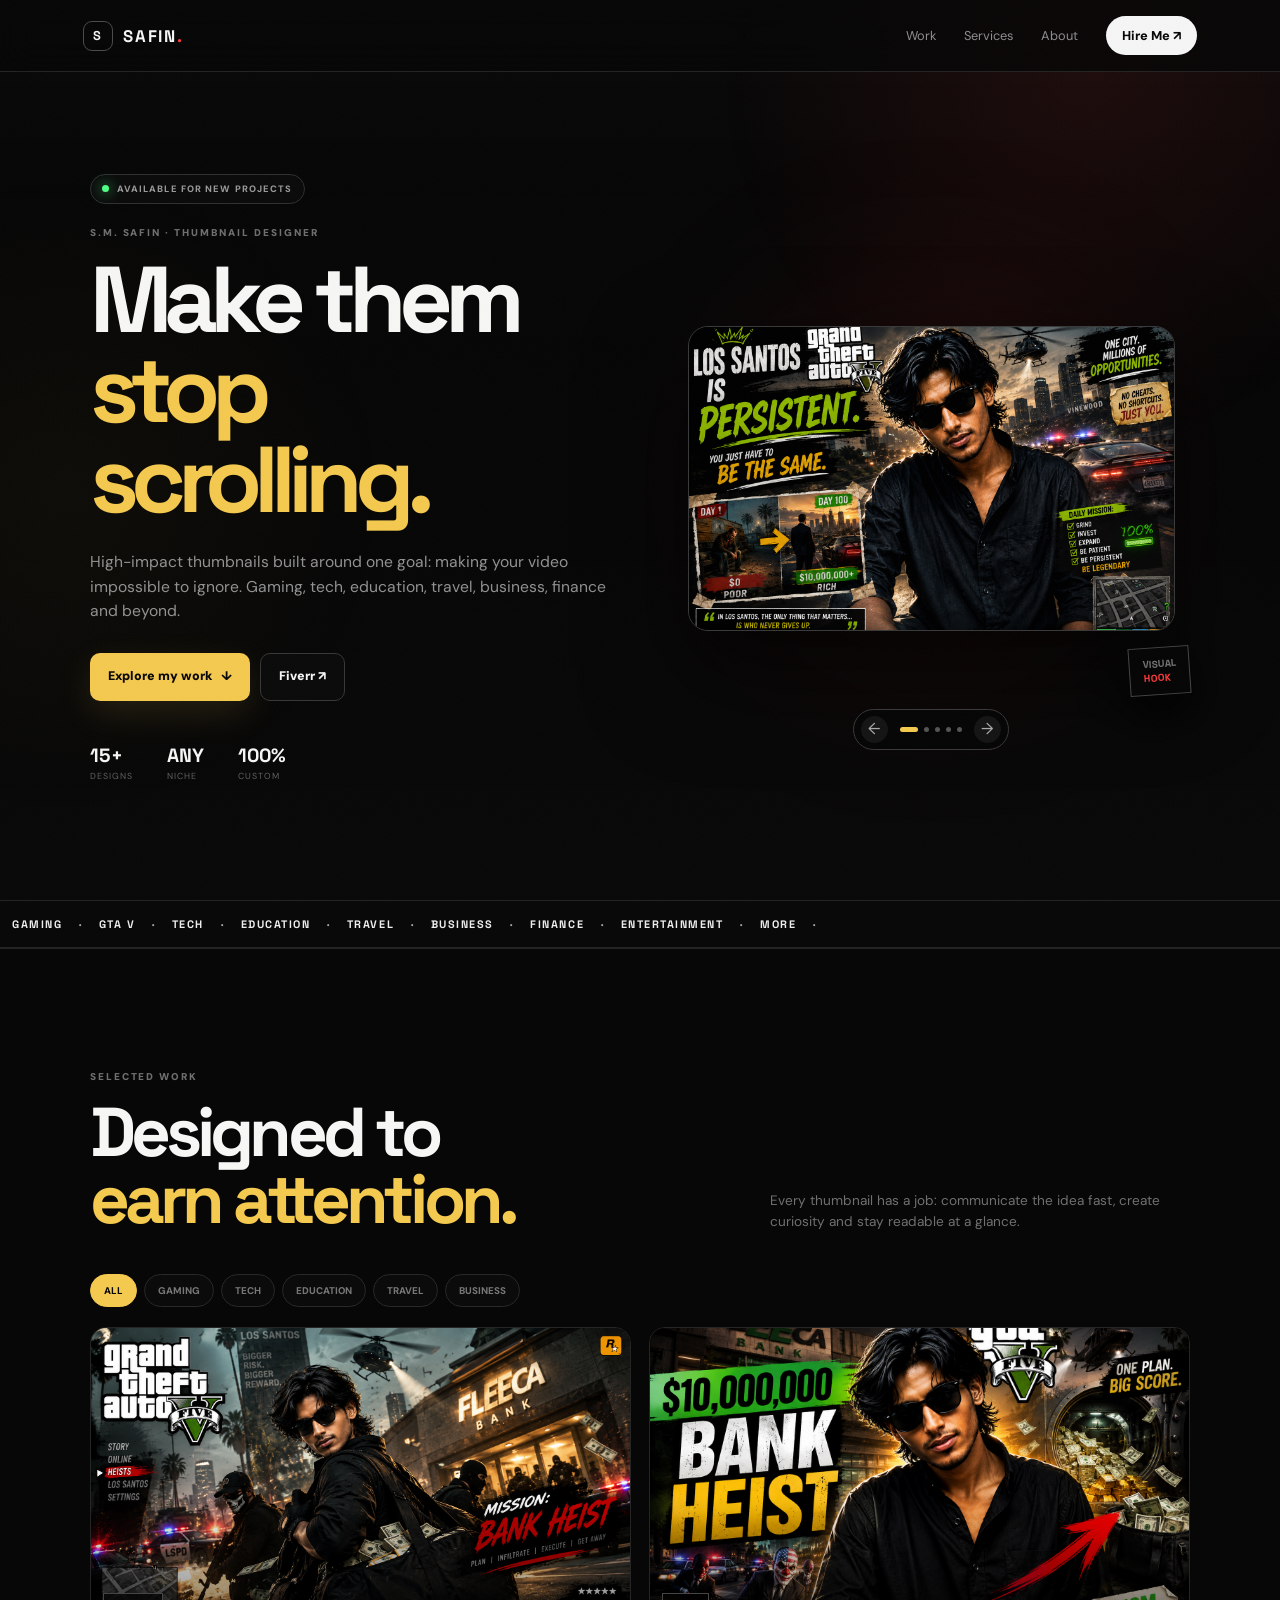
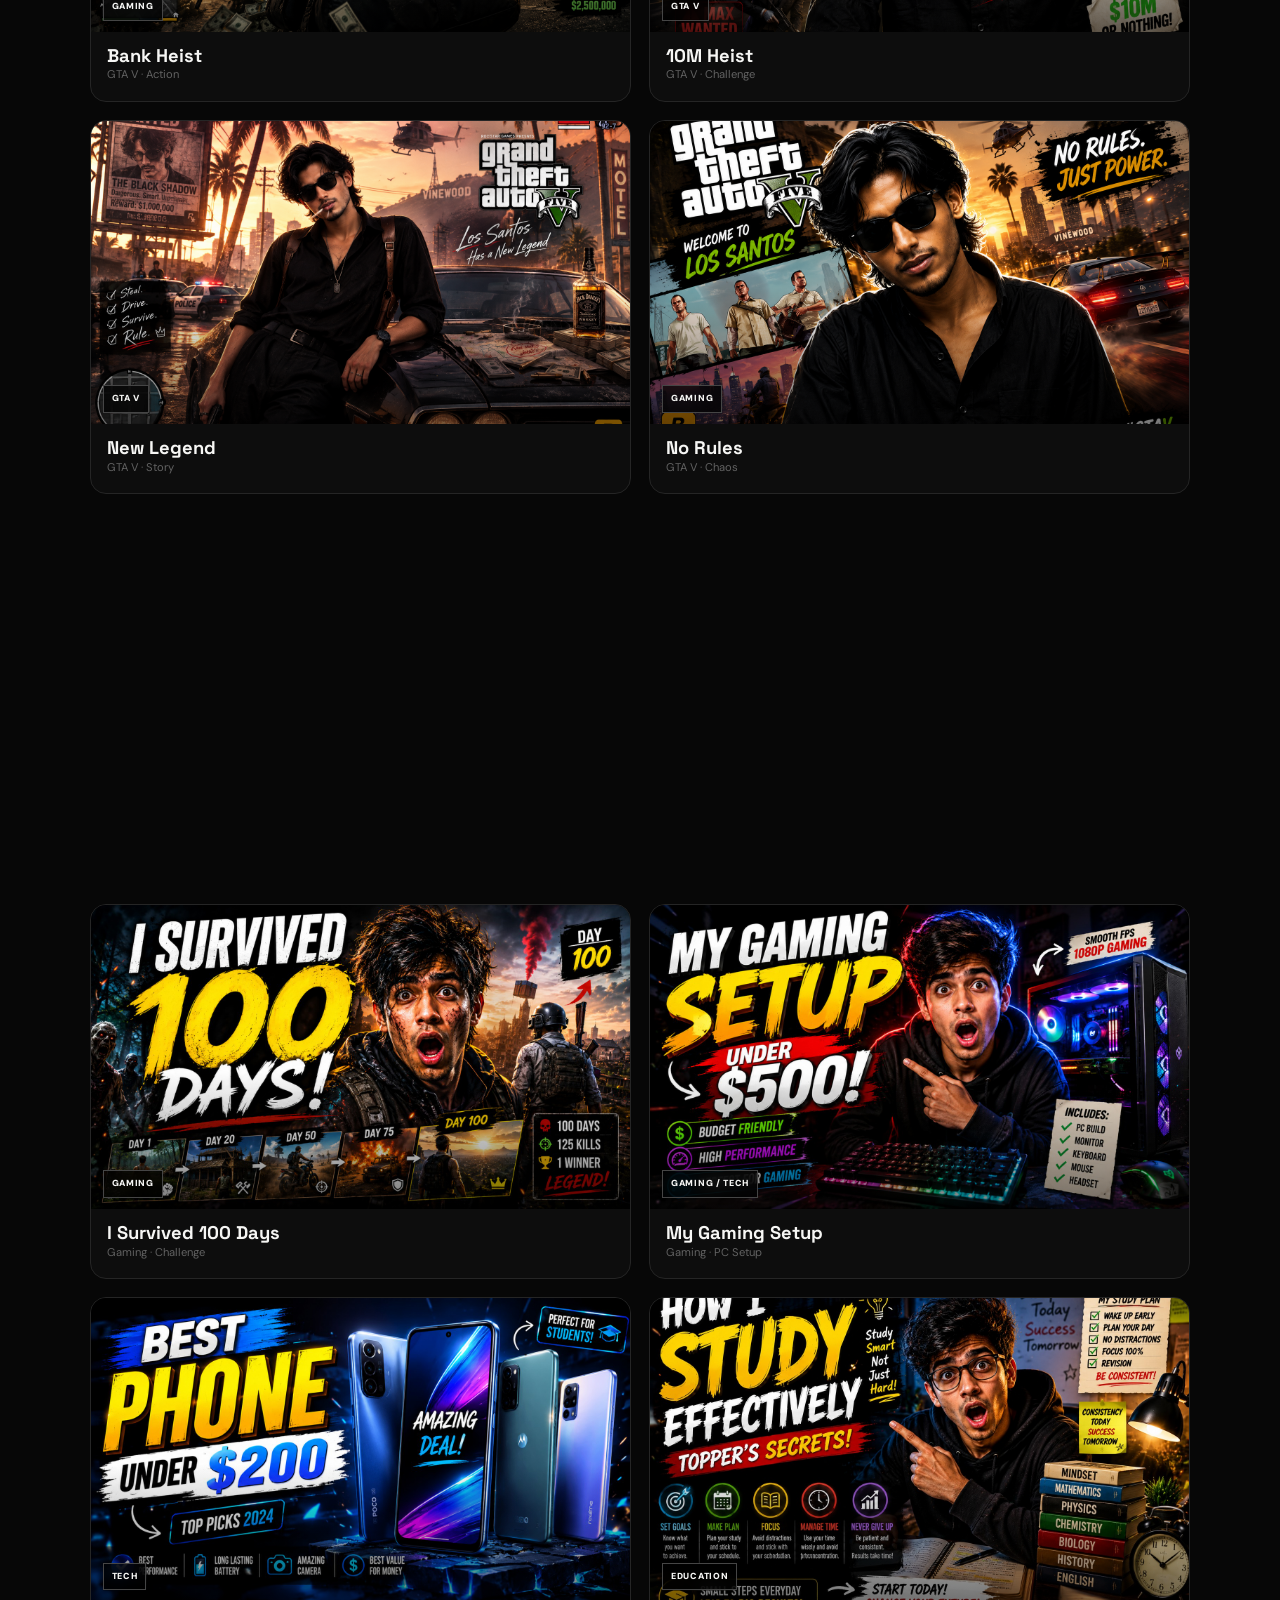
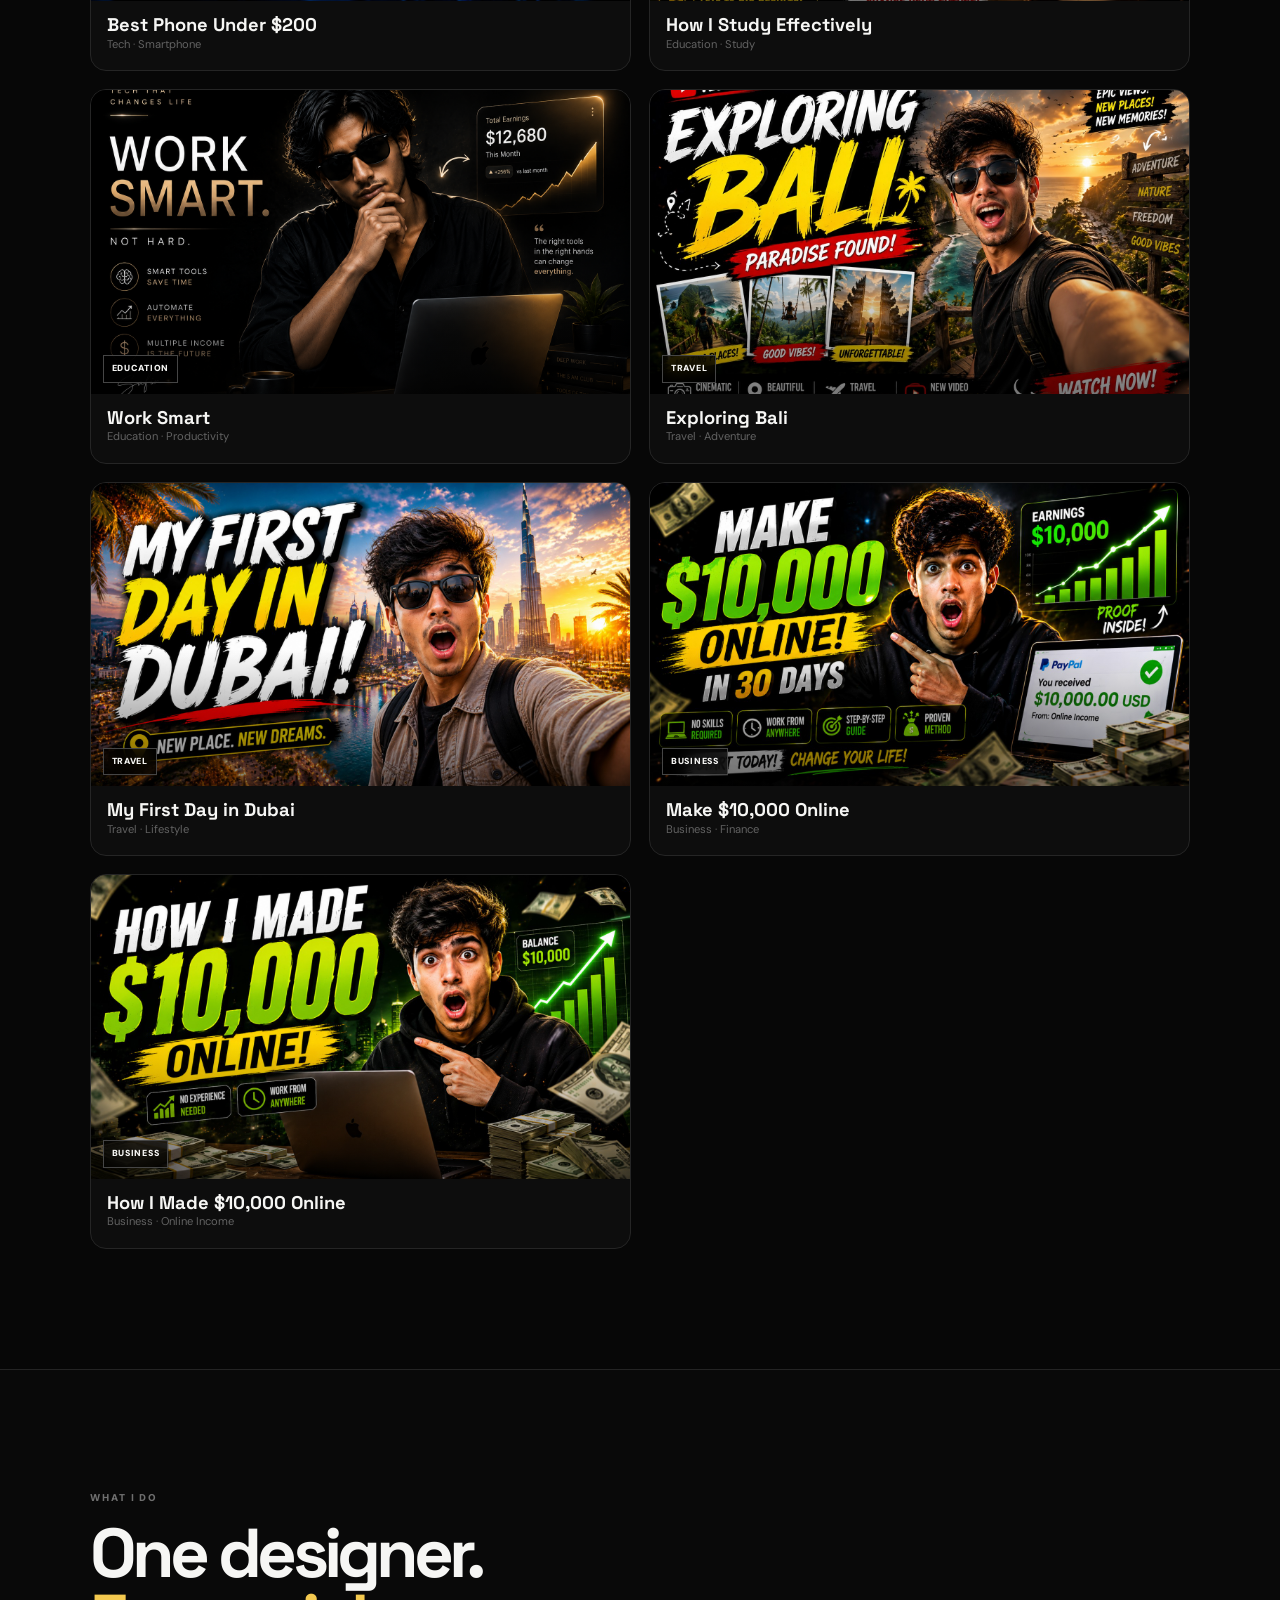
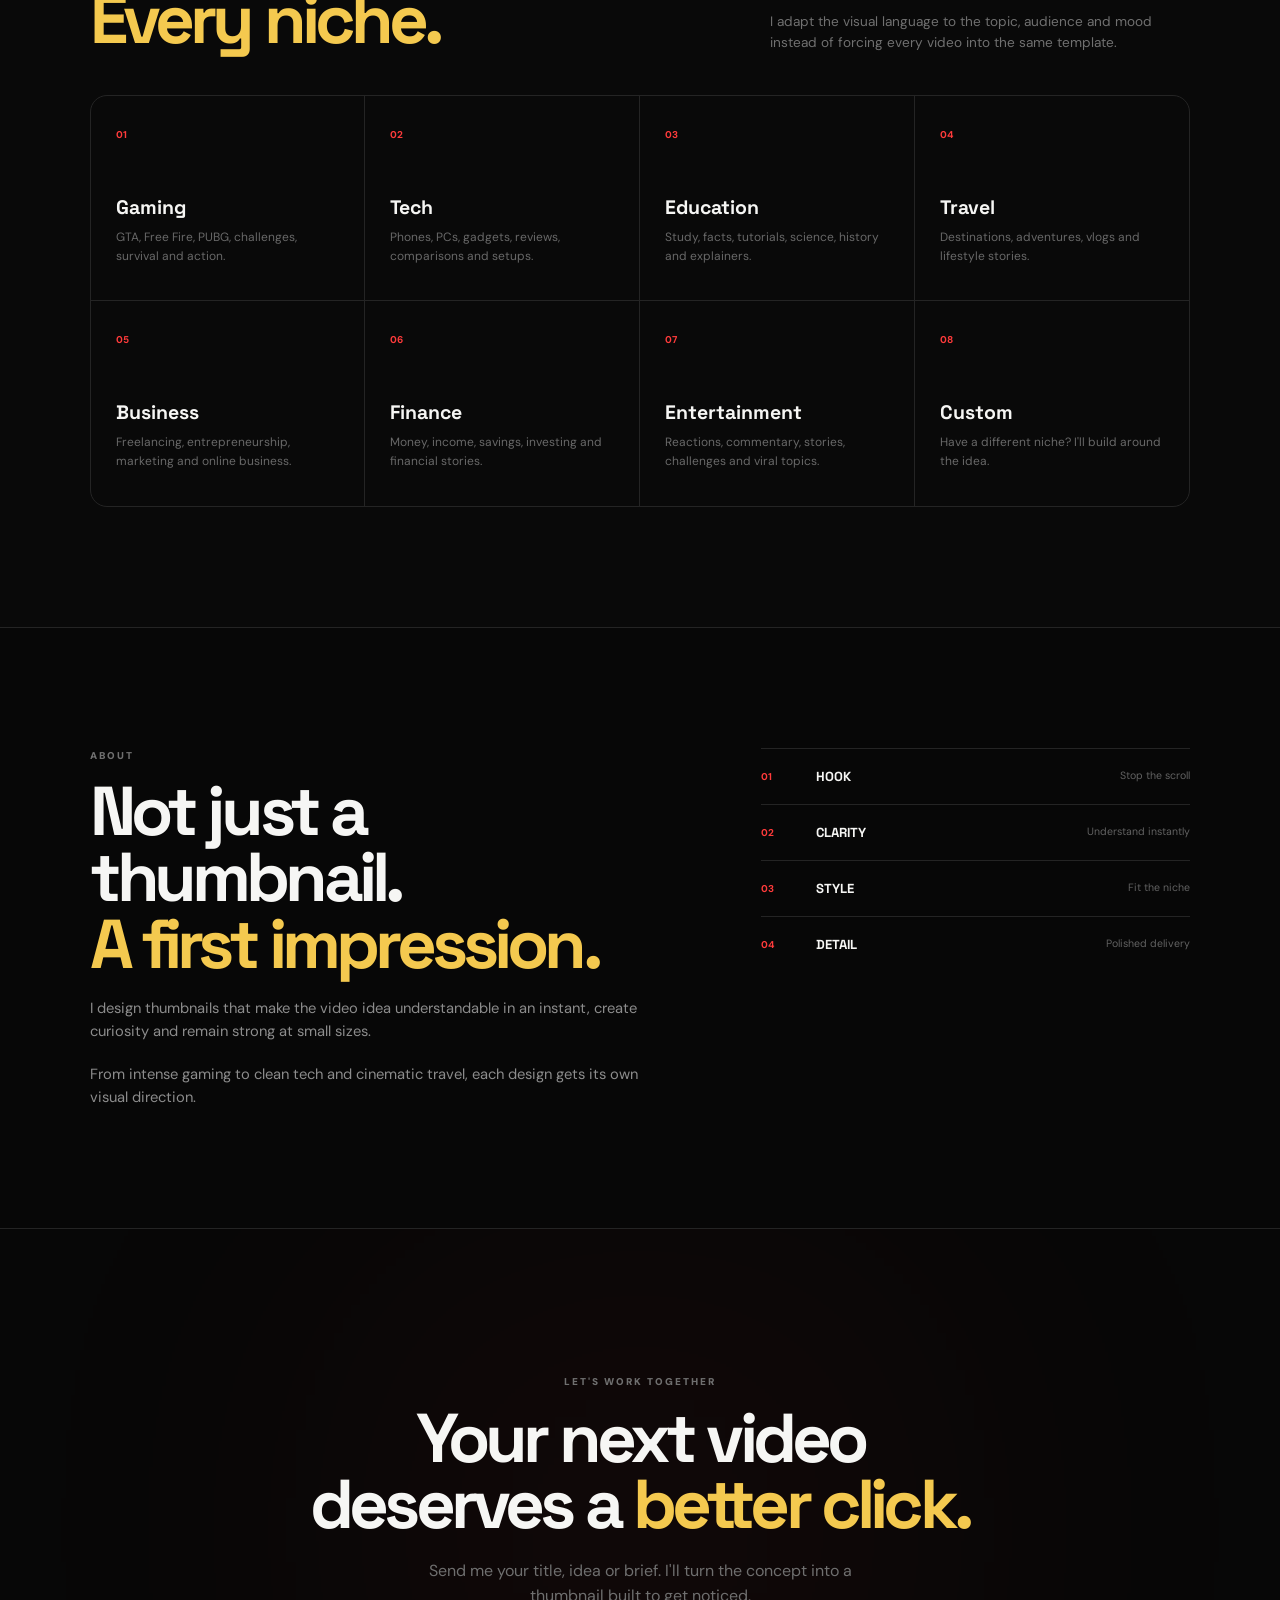
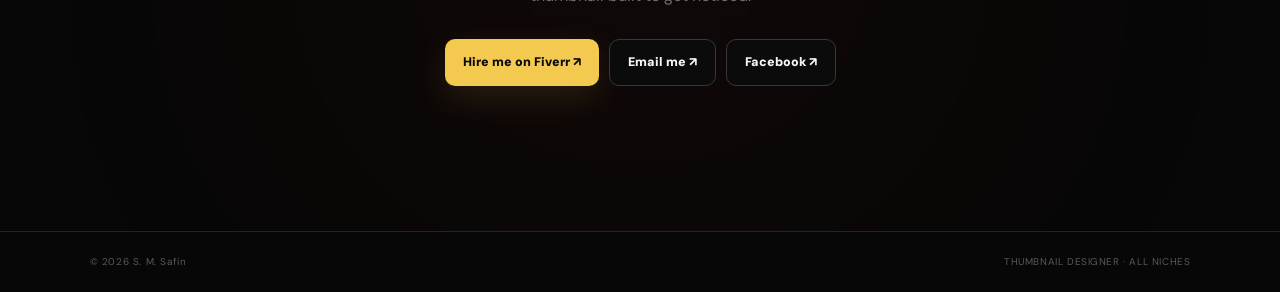
==== commit 61f0cffd: "Add files via upload" ====
--- a/index.html
+++ b/index.html
@@ -1,1800 +1,202 @@
 <!doctype html>
 <html lang="en">
-
 <head>
-
 <meta charset="utf-8">
-
-<meta name="viewport"
-      content="width=device-width,initial-scale=1,viewport-fit=cover">
-
-<meta name="description"
-      content="S.M. Safin — Professional Thumbnail Designer creating high-impact thumbnails for gaming, tech, education, travel, business, finance and more.">
-
+<meta name="viewport" content="width=device-width,initial-scale=1,viewport-fit=cover">
+<meta name="description" content="S.M. Safin — Professional Thumbnail Designer. High-impact thumbnails for gaming, tech, education, travel, business, finance and more.">
+<meta name="theme-color" content="#070707">
 <title>S.M Safin — Thumbnail Designer</title>
-
-
-<!-- GOOGLE FONTS -->
-
-<link rel="preconnect"
-      href="https://fonts.googleapis.com">
-
-<link rel="preconnect"
-      href="https://fonts.gstatic.com"
-      crossorigin>
-
-<link href="https://fonts.googleapis.com/css2?family=DM+Sans:wght@400;500;600;700&family=Space+Grotesk:wght@500;600;700&display=swap"
-      rel="stylesheet">
-
-
-<!-- CSS -->
-
-<link rel="stylesheet"
-      href="style.css">
-
+<link rel="preconnect" href="https://fonts.googleapis.com">
+<link rel="preconnect" href="https://fonts.gstatic.com" crossorigin>
+<link href="https://fonts.googleapis.com/css2?family=DM+Sans:wght@400;500;600;700&family=Space+Grotesk:wght@500;600;700&display=swap" rel="stylesheet">
+<link rel="stylesheet" href="style.css">
 </head>
-
-
 <body>
 
-
-<!-- ================= LOADER ================= -->
-
-<div id="loader">
-
-  <div class="loader-logo">
-    S<span>.</span>
-  </div>
-
-  <div class="loader-line">
-    <i></i>
-  </div>
-
-  <small>
-    LOADING PORTFOLIO
-  </small>
-
-</div>
-
-
-<div class="particles"
-     aria-hidden="true">
-</div>
-
-<div class="cursor-glow"></div>
-
-<div class="grain"></div>
-
-
-
-<!-- ================= HEADER ================= -->
+<div id="loader"><div class="loader-mark">S<span>.</span></div><div class="loader-track"><i></i></div><small>SAFIN / THUMBNAIL DESIGN</small></div>
+<div class="noise"></div>
 
 <header class="topbar">
-
-  <a class="logo"
-     href="#home">
-
-    <span>S</span>
-    SAFIN<span class="red">.</span>
-
-  </a>
-
-
-  <nav>
-
-    <a href="#work">
-      Work
-    </a>
-
-    <a href="#services">
-      Services
-    </a>
-
-    <a href="#about">
-      About
-    </a>
-
-
-    <a class="hire-small"
-       href="https://www.fiverr.com/users/safin_vasani"
-       target="_blank"
-       rel="noopener">
-
-      Hire Me ↗
-
-    </a>
-
+  <a class="brand" href="#home"><span class="brand-mark">S</span><span>SAFIN<span class="red">.</span></span></a>
+  <nav class="desktop-nav">
+    <a href="#work">Work</a><a href="#services">Services</a><a href="#about">About</a>
+    <a class="nav-cta" href="https://www.fiverr.com/users/safin_vasani" target="_blank" rel="noopener">Hire Me ↗</a>
   </nav>
-
 </header>
 
-
-
-<!-- ================= MAIN ================= -->
-
-<main id="home">
-
-
-
-<!-- ================= HERO ================= -->
-
-<section class="hero">
-
-
-  <!-- HERO TEXT -->
-
-  <div class="hero-content reveal">
-
-
-    <div class="availability">
-
-      <i></i>
-
-      AVAILABLE FOR NEW PROJECTS
-
-    </div>
-
-
-    <p class="kicker">
-
-      S.M.SAFIN · THUMBNAIL DESIGNER
-
-    </p>
-
-
-    <h1>
-
-      Designs that<br>
-
-      <em>earn the click.</em>
-
-    </h1>
-
-
-    <p class="hero-text">
-
-      Professional, high-impact thumbnails built to stop the scroll,
-      create curiosity and make your video impossible to ignore.
-
-      <strong>
-        Gaming, tech, education, business, travel, finance and more.
-      </strong>
-
-    </p>
-
-
-    <!-- BUTTONS -->
-
-    <div class="actions">
-
-
-      <a class="btn primary"
-         href="#work">
-
-        View Portfolio
-
-        <span>↓</span>
-
-      </a>
-
-
-      <a class="btn ghost"
-         href="https://www.fiverr.com/users/safin_vasani"
-         target="_blank"
-         rel="noopener">
-
-        Fiverr ↗
-
-      </a>
-
-
-    </div>
-
-
-    <!-- PROOF -->
-
-    <div class="proof">
-
-
-      <div>
-
-        <b>15+</b>
-
-        <small>
-          THUMBNAILS
-        </small>
-
-      </div>
-
-
-      <div>
-
-        <b>ANY</b>
-
-        <small>
-          NICHE
-        </small>
-
-      </div>
-
-
-      <div>
-
-        <b>100%</b>
-
-        <small>
-          CUSTOM
-        </small>
-
-      </div>
-
-
-    </div>
-
-
-  </div>
-
-
-
-  <!-- ================= HERO SLIDER ================= -->
-
-  <div class="hero-visual reveal">
-
-
-    <div class="halo"></div>
-
-
-    <div class="hero-slider"
-         id="heroSlider">
-
-
-      <!-- IMAGE 1 -->
-
-      <div class="hero-slide active">
-
-        <img src="assets/education.png"
-             alt="Study Effectively thumbnail">
-
-      </div>
-
-
-      <!-- IMAGE 2 -->
-
-      <div class="hero-slide">
-
-        <img src="assets/gta-persistent.png"
-             alt="GTA V Be Persistent thumbnail">
-
-      </div>
-
-
-      <!-- IMAGE 3 -->
-
-      <div class="hero-slide">
-
-        <img src="assets/bank-heist.png"
-             alt="Bank Heist thumbnail">
-
-      </div>
-
-
-      <!-- IMAGE 4 -->
-
-      <div class="hero-slide">
-
-        <img src="assets/gta-10m-heist.png"
-             alt="GTA 10M Heist thumbnail">
-
-      </div>
-
-
-      <!-- IMAGE 5 -->
-
-      <div class="hero-slide">
-
-        <img src="assets/gta-new-legend.png"
-             alt="GTA New Legend thumbnail">
-
-      </div>
-
-
-      <!-- IMAGE 6 -->
-
-      <div class="hero-slide">
-
-        <img src="assets/work smart.png"
-             alt="Work Smart thumbnail">
-
-      </div>
-
-
-    </div>
-
-
-
-    <!-- SLIDER DOTS -->
-
-    <div class="hero-dots"
-         id="heroDots">
-
-      <button class="active"
-              aria-label="Slide 1">
-      </button>
-
-      <button aria-label="Slide 2">
-      </button>
-
-      <button aria-label="Slide 3">
-      </button>
-
-      <button aria-label="Slide 4">
-      </button>
-
-      <button aria-label="Slide 5">
-      </button>
-
-      <button aria-label="Slide 6">
-      </button>
-
-    </div>
-
-
-
-    <!-- LABEL -->
-
-    <div class="floating-label">
-
-      <span>
-        THUMBNAIL
-      </span>
-
-      <b>
-        DESIGN
-      </b>
-
-    </div>
-
-
-  </div>
-
-
-</section>
-
-
-
-<!-- ================= MARQUEE ================= -->
-
-<section class="marquee">
-
-  <div>
-
-    <span>GAMING</span> ·
-
-    <span>GTA V</span> ·
-
-    <span>TECH</span> ·
-
-    <span>EDUCATION</span> ·
-
-    <span>TRAVEL</span> ·
-
-    <span>BUSINESS</span> ·
-
-    <span>FINANCE</span> ·
-
-    <span>VLOG</span> ·
-
-    <span>ENTERTAINMENT</span> ·
-
-    <span>MORE</span> ·
-
-  </div>
-
-</section>
-
-
-
-<!-- ================= PORTFOLIO ================= -->
-
-<section class="section"
-         id="work">
-
-
-  <div class="section-title reveal">
-
-
-    <div>
-
-      <p class="kicker">
-        SELECTED WORK
-      </p>
-
-
-      <h2>
-
-        My work,<br>
-
-        <em>built to get clicks.</em>
-
-      </h2>
-
-    </div>
-
-
-    <p>
-
-      Every thumbnail is designed around one question:
-
-      <strong>
-        why should someone stop scrolling?
-      </strong>
-
-    </p>
-
-
-  </div>
-
-
-
-  <!-- FILTERS -->
-
-  <div class="filters">
-
-
-    <button class="filter active"
-            data-filter="all">
-
-      All
-
-    </button>
-
-
-    <button class="filter"
-            data-filter="gaming">
-
-      Gaming
-
-    </button>
-
-
-    <button class="filter"
-            data-filter="tech">
-
-      Tech
-
-    </button>
-
-
-    <button class="filter"
-            data-filter="education">
-
-      Education
-
-    </button>
-
-
-    <button class="filter"
-            data-filter="travel">
-
-      Travel
-
-    </button>
-
-
-    <button class="filter"
-            data-filter="business">
-
-      Business
-
-    </button>
-
-
-    <button class="filter"
-            data-filter="more">
-
-      More
-
-    </button>
-
-
-  </div>
-
-
-
-  <!-- WORK GRID -->
-
-  <div class="grid">
-
-
-    <!-- GAMING -->
-
-    <article class="work-card reveal"
-             data-cat="gaming">
-
-      <div class="thumb">
-
-        <img src="assets/bank-heist.png"
-             alt="Bank Heist GTA V thumbnail">
-
-        <span>
-          GAMING
-        </span>
-
-      </div>
-
-      <h3>
-        Bank Heist
-      </h3>
-
-      <p>
-        GTA V · Action
-      </p>
-
-    </article>
-
-
-
-    <article class="work-card reveal"
-             data-cat="gaming">
-
-      <div class="thumb">
-
-        <img src="assets/gta-10m-heist.png"
-             alt="GTA 10M Heist thumbnail">
-
-        <span>
-          GTA V
-        </span>
-
-      </div>
-
-      <h3>
-        10M Heist
-      </h3>
-
-      <p>
-        GTA V · Challenge
-      </p>
-
-    </article>
-
-
-
-    <article class="work-card reveal"
-             data-cat="gaming">
-
-      <div class="thumb">
-
-        <img src="assets/gta-new-legend.png"
-             alt="GTA New Legend thumbnail">
-
-        <span>
-          GTA V
-        </span>
-
-      </div>
-
-      <h3>
-        New Legend
-      </h3>
-
-      <p>
-        GTA V · Story
-      </p>
-
-    </article>
-
-
-
-    <article class="work-card reveal"
-             data-cat="gaming">
-
-      <div class="thumb">
-
-        <img src="assets/gta-no-rules.png"
-             alt="GTA No Rules thumbnail">
-
-        <span>
-          GAMING
-        </span>
-
-      </div>
-
-      <h3>
-        No Rules
-      </h3>
-
-      <p>
-        GTA V · Chaos
-      </p>
-
-    </article>
-
-
-
-    <article class="work-card reveal"
-             data-cat="gaming">
-
-      <div class="thumb">
-
-        <img src="assets/gta-persistent.png"
-             alt="GTA Persistent thumbnail">
-
-        <span>
-          GTA V
-        </span>
-
-      </div>
-
-      <h3>
-        Be Persistent
-      </h3>
-
-      <p>
-        GTA V · Motivation
-      </p>
-
-    </article>
-
-
-
-    <article class="work-card reveal"
-             data-cat="gaming">
-
-      <div class="thumb">
-
-        <img src="assets/last-zone-king.png"
-             alt="Last Zone King gaming thumbnail">
-
-        <span>
-          GAMING
-        </span>
-
-      </div>
-
-      <h3>
-        Last Zone King
-      </h3>
-
-      <p>
-        Gaming · Survival
-      </p>
-
-    </article>
-
-
-
-    <article class="work-card reveal"
-             data-cat="gaming">
-
-      <div class="thumb">
-
-        <img src="assets/gaming-100-days.png"
-             alt="I Survived 100 Days thumbnail">
-
-        <span>
-          GAMING
-        </span>
-
-      </div>
-
-      <h3>
-        I Survived 100 Days
-      </h3>
-
-      <p>
-        Gaming · Challenge
-      </p>
-
-    </article>
-
-
-
-    <article class="work-card reveal"
-             data-cat="gaming">
-
-      <div class="thumb">
-
-        <img src="assets/pc-setup.png"
-             alt="Gaming Setup thumbnail">
-
-        <span>
-          GAMING / TECH
-        </span>
-
-      </div>
-
-      <h3>
-        My Gaming Setup
-      </h3>
-
-      <p>
-        Gaming · PC Setup
-      </p>
-
-    </article>
-
-
-
-    <!-- TECH -->
-
-    <article class="work-card reveal"
-             data-cat="tech">
-
-      <div class="thumb">
-
-        <img src="assets/phone-1.png"
-             alt="Best Phone Under 200 thumbnail">
-
-        <span>
-          TECH
-        </span>
-
-      </div>
-
-      <h3>
-        Best Phone Under $200
-      </h3>
-
-      <p>
-        Tech · Smartphone
-      </p>
-
-    </article>
-
-
-
-    <!-- EDUCATION -->
-
-    <article class="work-card reveal"
-             data-cat="education">
-
-      <div class="thumb">
-
-        <img src="assets/education.png"
-             alt="How I Study Effectively thumbnail">
-
-        <span>
-          EDUCATION
-        </span>
-
-      </div>
-
-      <h3>
-        How I Study Effectively
-      </h3>
-
-      <p>
-        Education · Study
-      </p>
-
-    </article>
-
-
-
-    <article class="work-card reveal"
-             data-cat="education">
-
-      <div class="thumb">
-
-        <img src="assets/work smart.png"
-             alt="Work Smart thumbnail">
-
-        <span>
-          EDUCATION
-        </span>
-
-      </div>
-
-      <h3>
-        Work Smart
-      </h3>
-
-      <p>
-        Education · Productivity
-      </p>
-
-    </article>
-
-
-
-    <!-- TRAVEL -->
-
-    <article class="work-card reveal"
-             data-cat="travel">
-
-      <div class="thumb">
-
-        <img src="assets/bali.png"
-             alt="Exploring Bali thumbnail">
-
-        <span>
-          TRAVEL
-        </span>
-
-      </div>
-
-      <h3>
-        Exploring Bali
-      </h3>
-
-      <p>
-        Travel · Adventure
-      </p>
-
-    </article>
-
-
-
-    <article class="work-card reveal"
-             data-cat="travel">
-
-      <div class="thumb">
-
-        <img src="assets/dubai.png"
-             alt="My First Day in Dubai thumbnail">
-
-        <span>
-          TRAVEL
-        </span>
-
-      </div>
-
-      <h3>
-        My First Day in Dubai
-      </h3>
-
-      <p>
-        Travel · Lifestyle
-      </p>
-
-    </article>
-
-
-
-    <!-- BUSINESS -->
-
-    <article class="work-card reveal"
-             data-cat="business">
-
-      <div class="thumb">
-
-        <img src="assets/money.png"
-             alt="Make 10000 Online thumbnail">
-
-        <span>
-          BUSINESS
-        </span>
-
-      </div>
-
-      <h3>
-        Make $10,000 Online
-      </h3>
-
-      <p>
-        Business · Finance
-      </p>
-
-    </article>
-
-
-
-    <article class="work-card reveal"
-             data-cat="business">
-
-      <div class="thumb">
-
-        <img src="assets/online-income.png"
-             alt="How I Made 10000 Online thumbnail">
-
-        <span>
-          BUSINESS
-        </span>
-
-      </div>
-
-      <h3>
-        How I Made $10,000 Online
-      </h3>
-
-      <p>
-        Business · Online Income
-      </p>
-
-    </article>
-
-
-  </div>
-
-</section>
-
-
-
-<!-- ================= SERVICES ================= -->
-
-<section class="section dark"
-         id="services">
-
-
-  <div class="section-title reveal">
-
-
-    <div>
-
-      <p class="kicker">
-        SERVICES
-      </p>
-
-
-      <h2>
-
-        One designer.<br>
-
-        <em>Every niche.</em>
-
-      </h2>
-
-    </div>
-
-
-    <p>
-
-      Tell me what your video is about.
-      I'll build the visual direction around your audience,
-      topic and goal.
-
-    </p>
-
-
-  </div>
-
-
-
-  <div class="services">
-
-
-    <div>
-
-      <b>01</b>
-
-      <h3>
-        Gaming
-      </h3>
-
-      <p>
-        GTA, Free Fire, PUBG, survival, challenges,
-        action and gaming stories.
-      </p>
-
-    </div>
-
-
-
-    <div>
-
-      <b>02</b>
-
-      <h3>
-        Tech
-      </h3>
-
-      <p>
-        Phones, PCs, gadgets, reviews,
-        comparisons and setups.
-      </p>
-
-    </div>
-
-
-
-    <div>
-
-      <b>03</b>
-
-      <h3>
-        Education
-      </h3>
-
-      <p>
-        Study, tutorials, facts, history,
-        science and informative content.
-      </p>
-
-    </div>
-
-
-
-    <div>
-
-      <b>04</b>
-
-      <h3>
-        Travel
-      </h3>
-
-      <p>
-        Destinations, adventures, travel stories,
-        vlogs and lifestyle.
-      </p>
-
-    </div>
-
-
-
-    <div>
-
-      <b>05</b>
-
-      <h3>
-        Business
-      </h3>
-
-      <p>
-        Freelancing, entrepreneurship,
-        marketing and online business.
-      </p>
-
-    </div>
-
-
-
-    <div>
-
-      <b>06</b>
-
-      <h3>
-        Finance
-      </h3>
-
-      <p>
-        Money, income, investing,
-        savings and financial storytelling.
-      </p>
-
-    </div>
-
-
-
-    <div>
-
-      <b>07</b>
-
-      <h3>
-        Entertainment
-      </h3>
-
-      <p>
-        Stories, reactions, commentary,
-        challenges and viral topics.
-      </p>
-
-    </div>
-
-
-
-    <div>
-
-      <b>08</b>
-
-      <h3>
-        Custom
-      </h3>
-
-      <p>
-        Different niche?
-        Send me the idea and I'll build around it.
-      </p>
-
-    </div>
-
-
-  </div>
-
-</section>
-
-
-
-<!-- ================= ABOUT ================= -->
-
-<section class="section about"
-         id="about">
-
-
-  <div class="about-copy reveal">
-
-
-    <p class="kicker">
-      ABOUT ME
-    </p>
-
-
-    <h2>
-
-      I'm S. M. Safin —<br>
-
-      <em>your thumbnail designer.</em>
-
-    </h2>
-
-
-    <p>
-
-      I create thumbnails designed to communicate
-      the video idea instantly, create curiosity and
-      look strong even at small sizes.
-
-    </p>
-
-
-    <p>
-
-      My work covers gaming, tech, education, travel,
-      business, finance and other niches.
-      Every design gets its own visual direction.
-
-    </p>
-
-
-  </div>
-
-
-
+<main>
+<section class="hero" id="home">
+  <div class="hero-copy reveal">
+    <div class="status"><i></i> AVAILABLE FOR NEW PROJECTS</div>
+    <p class="eyebrow">S.M. SAFIN · THUMBNAIL DESIGNER</p>
+    <h1>Make them<br><em>stop scrolling.</em></h1>
+    <p class="lead">High-impact thumbnails built around one goal: making your video impossible to ignore. Gaming, tech, education, travel, business, finance and beyond.</p>
+    <div class="hero-actions">
+      <a class="button primary" href="#work">Explore my work <span>↓</span></a>
+      <a class="button secondary" href="https://www.fiverr.com/users/safin_vasani" target="_blank" rel="noopener">Fiverr ↗</a>
+    </div>
+    <div class="stats">
+      <div><strong>15+</strong><span>DESIGNS</span></div>
+      <div><strong>ANY</strong><span>NICHE</span></div>
+      <div><strong>100%</strong><span>CUSTOM</span></div>
+    </div>
+  </div>
+
+  <div class="hero-stage reveal">
+    <div class="stage-glow"></div>
+    <div class="hero-carousel" id="heroCarousel">
+      <div class="hero-slide is-active"><img src="assets/gta-persistent.png" alt="GTA V thumbnail"></div>
+      <div class="hero-slide"><img src="assets/bank-heist.png" alt="Bank Heist thumbnail"></div>
+      <div class="hero-slide"><img src="assets/education.png" alt="Education thumbnail"></div>
+      <div class="hero-slide"><img src="assets/gta-10m-heist.png" alt="GTA 10M Heist thumbnail"></div>
+      <div class="hero-slide"><img src="assets/work smart.png" alt="Work Smart thumbnail"></div>
+    </div>
+    <div class="carousel-controls">
+      <button id="prev" aria-label="Previous thumbnail">←</button>
+      <div class="dots" id="dots"></div>
+      <button id="next" aria-label="Next thumbnail">→</button>
+    </div>
+    <div class="stage-tag"><span>VISUAL</span><b>HOOK</b></div>
+  </div>
+</section>
+
+<div class="ticker"><div><span>GAMING</span> · <span>GTA V</span> · <span>TECH</span> · <span>EDUCATION</span> · <span>TRAVEL</span> · <span>BUSINESS</span> · <span>FINANCE</span> · <span>ENTERTAINMENT</span> · <span>MORE</span> ·</div></div>
+
+<section class="section" id="work">
+  <div class="section-head reveal">
+    <div><p class="eyebrow">SELECTED WORK</p><h2>Designed to<br><em>earn attention.</em></h2></div>
+    <p>Every thumbnail has a job: communicate the idea fast, create curiosity and stay readable at a glance.</p>
+  </div>
+
+  <div class="filters" id="filters">
+    <button class="active" data-filter="all">All</button><button data-filter="gaming">Gaming</button><button data-filter="tech">Tech</button><button data-filter="education">Education</button><button data-filter="travel">Travel</button><button data-filter="business">Business</button>
+  </div>
+
+  <div class="portfolio-grid">
+    <article class="card reveal" data-cat="gaming"><div class="thumb"><img src="assets/bank-heist.png" alt="Bank Heist"><span>GAMING</span></div><h3>Bank Heist</h3><p>GTA V · Action</p></article>
+    <article class="card reveal" data-cat="gaming"><div class="thumb"><img src="assets/gta-10m-heist.png" alt="10M Heist"><span>GTA V</span></div><h3>10M Heist</h3><p>GTA V · Challenge</p></article>
+    <article class="card reveal" data-cat="gaming"><div class="thumb"><img src="assets/gta-new-legend.png" alt="New Legend"><span>GTA V</span></div><h3>New Legend</h3><p>GTA V · Story</p></article>
+    <article class="card reveal" data-cat="gaming"><div class="thumb"><img src="assets/gta-no-rules.png" alt="No Rules"><span>GAMING</span></div><h3>No Rules</h3><p>GTA V · Chaos</p></article>
+    <article class="card reveal" data-cat="gaming"><div class="thumb"><img src="assets/gta-persistent.png" alt="Be Persistent"><span>GTA V</span></div><h3>Be Persistent</h3><p>GTA V · Motivation</p></article>
+    <article class="card reveal" data-cat="gaming"><div class="thumb"><img src="assets/last-zone-king.png" alt="Last Zone King"><span>GAMING</span></div><h3>Last Zone King</h3><p>Gaming · Survival</p></article>
+    <article class="card reveal" data-cat="gaming"><div class="thumb"><img src="assets/gaming-100-days.png" alt="100 Days"><span>GAMING</span></div><h3>I Survived 100 Days</h3><p>Gaming · Challenge</p></article>
+    <article class="card reveal" data-cat="gaming"><div class="thumb"><img src="assets/pc-setup.png" alt="Gaming Setup"><span>GAMING / TECH</span></div><h3>My Gaming Setup</h3><p>Gaming · PC Setup</p></article>
+    <article class="card reveal" data-cat="tech"><div class="thumb"><img src="assets/phone-1.png" alt="Best Phone Under 200"><span>TECH</span></div><h3>Best Phone Under $200</h3><p>Tech · Smartphone</p></article>
+    <article class="card reveal" data-cat="education"><div class="thumb"><img src="assets/education.png" alt="Study Effectively"><span>EDUCATION</span></div><h3>How I Study Effectively</h3><p>Education · Study</p></article>
+    <article class="card reveal" data-cat="education"><div class="thumb"><img src="assets/work smart.png" alt="Work Smart"><span>EDUCATION</span></div><h3>Work Smart</h3><p>Education · Productivity</p></article>
+    <article class="card reveal" data-cat="travel"><div class="thumb"><img src="assets/bali.png" alt="Exploring Bali"><span>TRAVEL</span></div><h3>Exploring Bali</h3><p>Travel · Adventure</p></article>
+    <article class="card reveal" data-cat="travel"><div class="thumb"><img src="assets/dubai.png" alt="First Day in Dubai"><span>TRAVEL</span></div><h3>My First Day in Dubai</h3><p>Travel · Lifestyle</p></article>
+    <article class="card reveal" data-cat="business"><div class="thumb"><img src="assets/money.png" alt="Make 10000 Online"><span>BUSINESS</span></div><h3>Make $10,000 Online</h3><p>Business · Finance</p></article>
+    <article class="card reveal" data-cat="business"><div class="thumb"><img src="assets/online-income.png" alt="Online Income"><span>BUSINESS</span></div><h3>How I Made $10,000 Online</h3><p>Business · Online Income</p></article>
+  </div>
+</section>
+
+<section class="section dark" id="services">
+  <div class="section-head reveal"><div><p class="eyebrow">WHAT I DO</p><h2>One designer.<br><em>Every niche.</em></h2></div><p>I adapt the visual language to the topic, audience and mood instead of forcing every video into the same template.</p></div>
+  <div class="service-grid">
+    <div><b>01</b><h3>Gaming</h3><p>GTA, Free Fire, PUBG, challenges, survival and action.</p></div>
+    <div><b>02</b><h3>Tech</h3><p>Phones, PCs, gadgets, reviews, comparisons and setups.</p></div>
+    <div><b>03</b><h3>Education</h3><p>Study, facts, tutorials, science, history and explainers.</p></div>
+    <div><b>04</b><h3>Travel</h3><p>Destinations, adventures, vlogs and lifestyle stories.</p></div>
+    <div><b>05</b><h3>Business</h3><p>Freelancing, entrepreneurship, marketing and online business.</p></div>
+    <div><b>06</b><h3>Finance</h3><p>Money, income, savings, investing and financial stories.</p></div>
+    <div><b>07</b><h3>Entertainment</h3><p>Reactions, commentary, stories, challenges and viral topics.</p></div>
+    <div><b>08</b><h3>Custom</h3><p>Have a different niche? I'll build around the idea.</p></div>
+  </div>
+</section>
+
+<section class="section about" id="about">
+  <div class="about-copy reveal"><p class="eyebrow">ABOUT</p><h2>Not just a thumbnail.<br><em>A first impression.</em></h2><p>I design thumbnails that make the video idea understandable in an instant, create curiosity and remain strong at small sizes.</p><p>From intense gaming to clean tech and cinematic travel, each design gets its own visual direction.</p></div>
   <div class="principles reveal">
-
-
-    <div>
-
-      <b>01</b>
-
-      <span>
-        HOOK
-      </span>
-
-      <small>
-        Stop the scroll
-      </small>
-
-    </div>
-
-
-
-    <div>
-
-      <b>02</b>
-
-      <span>
-        STORY
-      </span>
-
-      <small>
-        Understand instantly
-      </small>
-
-    </div>
-
-
-
-    <div>
-
-      <b>03</b>
-
-      <span>
-        STYLE
-      </span>
-
-      <small>
-        Fit the niche
-      </small>
-
-    </div>
-
-
-
-    <div>
-
-      <b>04</b>
-
-      <span>
-        DETAIL
-      </span>
-
-      <small>
-        Polished delivery
-      </small>
-
-    </div>
-
-
-  </div>
-
-</section>
-
-
-
-<!-- ================= CONTACT ================= -->
-
-<section class="contact"
-         id="contact">
-
-
-  <div class="contact-inner reveal">
-
-
-    <p class="kicker">
-      LET'S WORK TOGETHER
-    </p>
-
-
-    <h2>
-
-      Your next video<br>
-
-      deserves a <em>better click.</em>
-
-    </h2>
-
-
-    <p>
-
-      Send me your title, idea or brief.
-      Let's turn it into a thumbnail people notice.
-
-    </p>
-
-
-    <div class="contact-buttons">
-
-
-      <a class="btn primary"
-         href="https://www.fiverr.com/users/safin_vasani"
-         target="_blank"
-         rel="noopener">
-
-        Hire Me on Fiverr ↗
-
-      </a>
-
-
-      <a class="btn ghost"
-         href="https://www.facebook.com/share/1FQBGMkXBJ/"
-         target="_blank"
-         rel="noopener">
-
-        Facebook ↗
-
-      </a>
-
-
-      <a class="btn ghost"
-         href="mailto:safinvasani77@gmail.com">
-
-        Email ↗
-
-      </a>
-
-
-    </div>
-
-
-  </div>
-
-</section>
-
-
+    <div><strong>01</strong><span>HOOK</span><small>Stop the scroll</small></div>
+    <div><strong>02</strong><span>CLARITY</span><small>Understand instantly</small></div>
+    <div><strong>03</strong><span>STYLE</span><small>Fit the niche</small></div>
+    <div><strong>04</strong><span>DETAIL</span><small>Polished delivery</small></div>
+  </div>
+</section>
+
+<section class="cta" id="contact">
+  <div class="cta-glow"></div>
+  <div class="cta-inner reveal">
+    <p class="eyebrow">LET'S WORK TOGETHER</p>
+    <h2>Your next video<br>deserves a <em>better click.</em></h2>
+    <p>Send me your title, idea or brief. I'll turn the concept into a thumbnail built to get noticed.</p>
+    <div class="cta-actions">
+      <a class="button primary" href="https://www.fiverr.com/users/safin_vasani" target="_blank" rel="noopener">Hire me on Fiverr ↗</a>
+      <a class="button secondary" href="mailto:safinvasani77@gmail.com">Email me ↗</a>
+      <a class="button secondary" href="https://www.facebook.com/share/1FQBGMkXBJ/" target="_blank" rel="noopener">Facebook ↗</a>
+    </div>
+  </div>
+</section>
 </main>
 
-
-
-<!-- ================= MOBILE NAV ================= -->
-
-<nav class="mobile-nav"
-     aria-label="Mobile navigation">
-
-
-  <a href="#home"
-     class="active">
-
-    <span>⌂</span>
-
-    Home
-
-  </a>
-
-
-  <a href="#work">
-
-    <span>▦</span>
-
-    Work
-
-  </a>
-
-
-  <a href="#services">
-
-    <span>✦</span>
-
-    Services
-
-  </a>
-
-
-  <a href="#contact">
-
-    <span>↗</span>
-
-    Hire
-
-  </a>
-
-
+<nav class="mobile-nav">
+  <a class="active" href="#home"><span>⌂</span>Home</a>
+  <a href="#work"><span>▦</span>Work</a>
+  <a href="#services"><span>✦</span>Services</a>
+  <a href="#contact"><span>↗</span>Hire</a>
 </nav>
 
-
-
-<!-- ================= FOOTER ================= -->
-
-<footer>
-
-  <span>
-    © 2026 S. M. Safin
-  </span>
-
-  <span>
-    THUMBNAIL DESIGNER · ALL NICHES
-  </span>
-
-</footer>
-
-
-
-<!-- ================= JAVASCRIPT ================= -->
+<footer><span>© 2026 S. M. Safin</span><span>THUMBNAIL DESIGNER · ALL NICHES</span></footer>
 
 <script>
-
-
-/* ================= LOADER ================= */
-
-window.addEventListener("load", () => {
-
-  setTimeout(() => {
-
-    document.body.classList.add("loaded");
-
-  }, 550);
-
+const $=(s,p=document)=>p.querySelector(s), $$=(s,p=document)=>[...p.querySelectorAll(s)];
+
+window.addEventListener('load',()=>setTimeout(()=>document.body.classList.add('loaded'),500));
+
+const io=new IntersectionObserver(es=>es.forEach(e=>{if(e.isIntersecting)e.target.classList.add('visible')}),{threshold:.1});
+$$('.reveal').forEach(e=>io.observe(e));
+
+/* Portfolio filters */
+const filters=$$('#filters button'), cards=$$('.card');
+filters.forEach(btn=>btn.addEventListener('click',()=>{
+  filters.forEach(b=>b.classList.remove('active')); btn.classList.add('active');
+  const f=btn.dataset.filter;
+  cards.forEach(c=>c.hidden=!(f==='all'||c.dataset.cat===f));
+}));
+
+/* Hero carousel: swipe, drag, buttons, dots, autoplay */
+const slider=$('#heroCarousel'), slides=$$('.hero-slide',slider), dots=$('#dots');
+let index=0, startX=0, dragging=false, timer;
+
+slides.forEach((_,i)=>{
+  const d=document.createElement('button'); d.setAttribute('aria-label','Show slide '+(i+1));
+  d.addEventListener('click',()=>go(i)); dots.appendChild(d);
 });
-
-
-
-/* ================= REVEAL ANIMATION ================= */
-
-const observer =
-new IntersectionObserver(
-
-  entries => {
-
-    entries.forEach(entry => {
-
-      if(entry.isIntersecting){
-
-        entry.target.classList.add("visible");
-
-      }
-
-    });
-
-  },
-
-  {
-    threshold:0.12
-  }
-
-);
-
-
-document
-.querySelectorAll(".reveal")
-.forEach(element => {
-
-  observer.observe(element);
-
-});
-
-
-
-/* ================= FILTER SYSTEM ================= */
-
-const filters =
-document.querySelectorAll(".filter");
-
-const cards =
-document.querySelectorAll(".work-card");
-
-
-filters.forEach(button => {
-
-
-  button.addEventListener("click", () => {
-
-
-    filters.forEach(btn => {
-
-      btn.classList.remove("active");
-
-    });
-
-
-    button.classList.add("active");
-
-
-    const filter =
-    button.dataset.filter;
-
-
-    cards.forEach(card => {
-
-
-      const category =
-      card.dataset.cat;
-
-
-      if(
-        filter === "all" ||
-        category === filter
-      ){
-
-        card.style.display = "block";
-
-      }
-
-      else{
-
-        card.style.display = "none";
-
-      }
-
-
-    });
-
-
-  });
-
-
-});
-
-
-
-/* ================= LIGHTBOX ================= */
-
-document
-.querySelectorAll(".thumb img")
-.forEach(img => {
-
-
-  img.addEventListener("click", () => {
-
-
-    const light =
-    document.createElement("div");
-
-
-    light.className =
-    "lightbox";
-
-
-    light.innerHTML = `
-
-      <button
-        aria-label="Close">
-        ×
-      </button>
-
-      <img
-        src="${img.src}"
-        alt="">
-
-    `;
-
-
-    document.body
-    .appendChild(light);
-
-
-    light.addEventListener(
-      "click",
-      event => {
-
-
-        if(
-          event.target === light ||
-          event.target.tagName === "BUTTON"
-        ){
-
-          light.remove();
-
-        }
-
-
-      }
-    );
-
-
-  });
-
-
-});
-
-
-
-/* ================= MOBILE NAV ================= */
-
-const mobileLinks =
-[
-  ...document.querySelectorAll(
-    ".mobile-nav a"
-  )
-];
-
-
-const sections =
-[
-  "home",
-  "work",
-  "services",
-  "contact"
-]
-.map(id =>
-  document.getElementById(id)
-);
-
-
-const navObserver =
-new IntersectionObserver(
-
-  entries => {
-
-
-    entries.forEach(entry => {
-
-
-      if(entry.isIntersecting){
-
-
-        mobileLinks.forEach(link => {
-
-
-          link.classList.toggle(
-
-            "active",
-
-            link.getAttribute("href") ===
-            "#" + entry.target.id
-
-          );
-
-
-        });
-
-
-      }
-
-
-    });
-
-
-  },
-
-  {
-    rootMargin:"-45% 0px -45% 0px",
-    threshold:0
-  }
-
-);
-
-
-sections.forEach(section => {
-
-  if(section){
-
-    navObserver.observe(section);
-
-  }
-
-});
-
-
-
-/* ================= HERO SWIPE SLIDER ================= */
-
-const heroSlider =
-document.getElementById("heroSlider");
-
-const heroSlides =
-[
-  ...document.querySelectorAll(
-    ".hero-slide"
-  )
-];
-
-const heroDots =
-[
-  ...document.querySelectorAll(
-    "#heroDots button"
-  )
-];
-
-
-let heroIndex = 0;
-
-let touchStartX = 0;
-
-let touchEndX = 0;
-
-
-
-/* CHANGE SLIDE */
-
-function showHeroSlide(index){
-
-
-  heroIndex =
-  (index + heroSlides.length)
-  % heroSlides.length;
-
-
-  heroSlides.forEach(
-    (slide, i) => {
-
-      slide.classList.toggle(
-        "active",
-        i === heroIndex
-      );
-
-    }
-  );
-
-
-  heroDots.forEach(
-    (dot, i) => {
-
-      dot.classList.toggle(
-        "active",
-        i === heroIndex
-      );
-
-    }
-  );
-
-
+const dotEls=$$('button',dots);
+
+function go(n){
+  index=(n+slides.length)%slides.length;
+  slides.forEach((s,i)=>s.classList.toggle('is-active',i===index));
+  dotEls.forEach((d,i)=>d.classList.toggle('active',i===index));
 }
-
-
-
-/* DOT CLICK */
-
-heroDots.forEach(
-  (dot, index) => {
-
-
-    dot.addEventListener(
-      "click",
-      () => {
-
-        showHeroSlide(index);
-
-      }
-    );
-
-
-  }
-);
-
-
-
-/* TOUCH START */
-
-heroSlider.addEventListener(
-  "touchstart",
-
-  event => {
-
-    touchStartX =
-    event.changedTouches[0].screenX;
-
-  },
-
-  {
-    passive:true
-  }
-
-);
-
-
-
-/* TOUCH END */
-
-heroSlider.addEventListener(
-  "touchend",
-
-  event => {
-
-
-    touchEndX =
-    event.changedTouches[0].screenX;
-
-
-    const difference =
-    touchStartX - touchEndX;
-
-
-
-    /* SWIPE LEFT */
-
-    if(difference > 50){
-
-      showHeroSlide(
-        heroIndex + 1
-      );
-
-    }
-
-
-
-    /* SWIPE RIGHT */
-
-    else if(difference < -50){
-
-      showHeroSlide(
-        heroIndex - 1
-      );
-
-    }
-
-
-  },
-
-  {
-    passive:true
-  }
-
-);
-
-
-
-/* ================= KEYBOARD SUPPORT ================= */
-
-document.addEventListener(
-  "keydown",
-  event => {
-
-
-    if(event.key === "ArrowRight"){
-
-      showHeroSlide(
-        heroIndex + 1
-      );
-
-    }
-
-
-    if(event.key === "ArrowLeft"){
-
-      showHeroSlide(
-        heroIndex - 1
-      );
-
-    }
-
-
-  }
-);
-
-
+function next(){go(index+1)} function prev(){go(index-1)}
+$('#next').onclick=next; $('#prev').onclick=prev; go(0);
+
+function restart(){clearInterval(timer);timer=setInterval(next,5000)}
+restart();
+
+slider.addEventListener('mouseenter',()=>clearInterval(timer));
+slider.addEventListener('mouseleave',restart);
+slider.addEventListener('touchstart',e=>{startX=e.touches[0].clientX;clearInterval(timer)},{passive:true});
+slider.addEventListener('touchend',e=>{const dx=e.changedTouches[0].clientX-startX;if(Math.abs(dx)>45)(dx<0?next:prev)();restart()},{passive:true});
+slider.addEventListener('pointerdown',e=>{dragging=true;startX=e.clientX;slider.setPointerCapture?.(e.pointerId);clearInterval(timer)});
+slider.addEventListener('pointerup',e=>{if(!dragging)return;dragging=false;const dx=e.clientX-startX;if(Math.abs(dx)>55)(dx<0?next:prev)();restart()});
+document.addEventListener('keydown',e=>{if(e.key==='ArrowRight')next();if(e.key==='ArrowLeft')prev()});
+
+/* Lightbox */
+$$('.thumb img').forEach(img=>img.addEventListener('click',()=>{
+  const box=document.createElement('div'); box.className='lightbox';
+  box.innerHTML='<button aria-label="Close">×</button><img src="'+img.src+'" alt="">';
+  document.body.appendChild(box);
+  const close=()=>box.remove(); box.onclick=e=>{if(e.target===box||e.target.tagName==='BUTTON')close()};
+  document.addEventListener('keydown',function esc(e){if(e.key==='Escape'){close();document.removeEventListener('keydown',esc)}});
+}));
+
+/* Mobile nav */
+const links=$$('.mobile-nav a'), targets=['home','work','services','contact'].map(id=>document.getElementById(id));
+const navIO=new IntersectionObserver(es=>es.forEach(e=>{if(e.isIntersecting)links.forEach(a=>a.classList.toggle('active',a.hash==='#'+e.target.id))}),{rootMargin:'-45% 0px -45% 0px'});
+targets.forEach(t=>t&&navIO.observe(t));
 </script>
-
-
 </body>
-
-            </html>
+</html>
--- a/style.css
+++ b/style.css
@@ -1,932 +1,46 @@
-*{
-  box-sizing:border-box;
-  margin:0;
-  padding:0;
+*{box-sizing:border-box;margin:0;padding:0}
+:root{--bg:#070707;--panel:#0d0d0d;--text:#f6f6f4;--muted:#858585;--line:#242424;--gold:#f4c94f;--red:#ff3b3b}
+html{scroll-behavior:smooth}
+body{background:var(--bg);color:var(--text);font-family:"DM Sans",sans-serif;line-height:1.55;overflow-x:hidden}
+body:before{content:"";position:fixed;inset:0;pointer-events:none;z-index:-2;background:radial-gradient(circle at 85% 8%,rgba(255,59,59,.09),transparent 27%),radial-gradient(circle at 5% 55%,rgba(244,201,79,.035),transparent 25%)}
+body:after{content:"";position:fixed;inset:0;pointer-events:none;z-index:-1;background:linear-gradient(180deg,rgba(255,255,255,.015),transparent 25%,rgba(255,255,255,.01))}
+a{text-decoration:none;color:inherit}
+button{font:inherit}
+.noise{position:fixed;inset:0;z-index:90;pointer-events:none;opacity:.018;background-image:url("data:image/svg+xml,%3Csvg xmlns='http://www.w3.org/2000/svg' width='180' height='180'%3E%3Cfilter id='n'%3E%3CfeTurbulence baseFrequency='.8' numOctaves='3' stitchTiles='stitch' type='fractalNoise'/%3E%3C/filter%3E%3Crect width='100%25' height='100%25' filter='url(%23n)'/%3E%3C/svg%3E")}
+#loader{position:fixed;inset:0;z-index:200;background:#070707;display:grid;place-items:center;align-content:center;gap:15px;transition:opacity .6s,visibility .6s}
+.loaded #loader{opacity:0;visibility:hidden}
+.loader-mark{font:700 2.8rem "Space Grotesk";letter-spacing:-.08em}.loader-mark span{color:var(--red)}
+.loader-track{width:110px;height:2px;background:#252525;overflow:hidden}.loader-track i{display:block;width:45%;height:100%;background:var(--gold);animation:load 1s ease-in-out infinite}
+#loader small{font-size:.55rem;letter-spacing:.18em;color:#666}
+.topbar{height:72px;padding:0 6.5vw;display:flex;align-items:center;justify-content:space-between;position:sticky;top:0;z-index:50;border-bottom:1px solid var(--line);background:rgba(7,7,7,.78);backdrop-filter:blur(18px)}
+.brand{display:flex;align-items:center;gap:10px;font:700 1.05rem "Space Grotesk";letter-spacing:.1em}.brand-mark{display:grid;place-items:center;width:30px;height:30px;border:1px solid #4b4b4b;border-radius:9px;font-size:.8rem}.red{color:var(--red)}
+.desktop-nav{display:flex;align-items:center;gap:28px;color:#8f8f8f;font-size:.8rem}.desktop-nav a:hover{color:#fff}.nav-cta{padding:10px 16px;background:#f5f5f5;color:#080808!important;border-radius:999px;font-weight:800}
+.hero{min-height:calc(100vh - 72px);padding:70px 7vw 85px;display:grid;grid-template-columns:minmax(0,1fr) minmax(420px,1fr);gap:5vw;align-items:center}
+.status{display:inline-flex;align-items:center;gap:8px;padding:7px 11px;border:1px solid #303030;border-radius:99px;color:#9a9a9a;background:#0b0b0b;font-size:.58rem;font-weight:800;letter-spacing:.12em;margin-bottom:21px}.status i{width:7px;height:7px;border-radius:50%;background:#50ff86;box-shadow:0 0 14px #50ff86}
+.eyebrow{font-size:.62rem;font-weight:900;letter-spacing:.2em;color:#6f6f6f;margin-bottom:15px}
+h1,h2,h3{font-family:"Space Grotesk",sans-serif;line-height:.96}h1{font-size:clamp(3.4rem,7.3vw,7.2rem);letter-spacing:-.085em}h2{font-size:clamp(2.8rem,5.4vw,5.3rem);letter-spacing:-.07em}em{font-style:normal;color:var(--gold)}
+.lead{max-width:650px;color:#929292;font-size:.98rem;margin:26px 0 30px}.hero-actions,.cta-actions{display:flex;flex-wrap:wrap;gap:10px}.button{display:inline-flex;align-items:center;justify-content:center;gap:9px;padding:13px 18px;border-radius:10px;font-size:.78rem;font-weight:900;transition:.25s}.button:hover{transform:translateY(-3px)}.primary{background:var(--gold);color:#080808;box-shadow:0 12px 35px rgba(244,201,79,.12)}.secondary{background:#0b0b0b;border:1px solid #383838}.secondary:hover{border-color:#777}
+.stats{display:flex;gap:34px;margin-top:42px}.stats div{display:flex;flex-direction:column}.stats strong{font:700 1.2rem "Space Grotesk"}.stats span{font-size:.55rem;letter-spacing:.12em;color:#606060;margin-top:2px}
+.hero-stage{height:570px;position:relative;display:grid;place-items:center}.stage-glow{position:absolute;width:340px;height:340px;border-radius:50%;background:rgba(255,59,59,.13);filter:blur(95px);animation:pulse 5s ease-in-out infinite}
+.hero-carousel{position:relative;width:min(510px,94%);aspect-ratio:16/10;touch-action:pan-y;user-select:none;cursor:grab}.hero-carousel:active{cursor:grabbing}
+.hero-slide{position:absolute;inset:0;overflow:hidden;border:1px solid #3a3a3a;border-radius:20px;background:#111;opacity:0;transform:translateX(35px) scale(.965);transition:opacity .42s ease,transform .48s cubic-bezier(.2,.75,.25,1);pointer-events:none;box-shadow:0 40px 100px rgba(0,0,0,.72)}.hero-slide.is-active{opacity:1;transform:none;pointer-events:auto}.hero-slide img{display:block;width:100%;height:100%;object-fit:cover}
+.carousel-controls{position:absolute;z-index:8;left:50%;bottom:14px;transform:translateX(-50%);display:flex;align-items:center;gap:12px;padding:6px 7px;border:1px solid #3a3a3a;border-radius:999px;background:rgba(7,7,7,.82);backdrop-filter:blur(12px)}.carousel-controls>button{width:27px;height:27px;border:0;border-radius:50%;background:#151515;color:#aaa;cursor:pointer}.carousel-controls>button:hover{background:#252525;color:#fff}.dots{display:flex;gap:6px;align-items:center}.dots button{width:5px;height:5px;border:0;border-radius:99px;background:#555;cursor:pointer;transition:.25s}.dots button.active{width:18px;background:var(--gold)}
+.stage-tag{position:absolute;right:0;bottom:12%;z-index:10;padding:11px 13px;background:rgba(7,7,7,.9);border:1px solid #454545;transform:rotate(-4deg);box-shadow:0 20px 45px #000;font:700 .62rem/1 "Space Grotesk"}.stage-tag span{display:block;color:#777;margin-bottom:4px}.stage-tag b{color:var(--red)}
+.ticker{overflow:hidden;white-space:nowrap;border-top:1px solid var(--line);border-bottom:1px solid var(--line);background:#090909;padding:16px 0}.ticker>div{width:max-content;color:#aaa;font:700 .68rem "Space Grotesk";letter-spacing:.14em;animation:marquee 28s linear infinite}.ticker span{color:#eee;margin:0 12px}
+.section{padding:120px 7vw;border-top:1px solid var(--line)}.dark{background:#090909}.section-head{display:flex;justify-content:space-between;align-items:end;gap:40px;margin-bottom:42px}.section-head>p{max-width:420px;color:#707070;font-size:.85rem}.filters{display:flex;gap:7px;flex-wrap:wrap;margin-bottom:20px}.filters button{border:1px solid #292929;background:#0b0b0b;color:#777;border-radius:999px;padding:8px 13px;font-size:.61rem;font-weight:800;text-transform:uppercase;cursor:pointer;transition:.2s}.filters button:hover,.filters button.active{background:var(--gold);border-color:var(--gold);color:#080808}
+.portfolio-grid{display:grid;grid-template-columns:repeat(2,minmax(0,1fr));gap:18px}.card{overflow:hidden;border:1px solid #252525;background:#0d0d0d;border-radius:16px;transition:.3s}.card:hover{transform:translateY(-5px);border-color:#494949}.card[hidden]{display:none}.thumb{position:relative;overflow:hidden;cursor:zoom-in}.thumb img{display:block;width:100%;aspect-ratio:16/9;object-fit:cover;transition:.45s}.card:hover .thumb img{transform:scale(1.035)}.thumb:after{content:"";position:absolute;inset:0;background:linear-gradient(to top,rgba(0,0,0,.52),transparent 45%);pointer-events:none}.thumb span{position:absolute;z-index:2;left:12px;bottom:11px;padding:6px 8px;border:1px solid #454545;background:rgba(0,0,0,.72);backdrop-filter:blur(8px);font-size:.55rem;font-weight:900;letter-spacing:.08em}.card h3{padding:15px 16px 2px;font-size:1.15rem}.card p{padding:0 16px 17px;color:#626262;font-size:.7rem}
+.service-grid{display:grid;grid-template-columns:repeat(4,1fr);border:1px solid var(--line);border-radius:17px;overflow:hidden}.service-grid>div{min-height:205px;padding:25px;border-right:1px solid var(--line);border-bottom:1px solid var(--line);transition:.25s}.service-grid>div:nth-child(4n){border-right:0}.service-grid>div:nth-last-child(-n+4){border-bottom:0}.service-grid>div:hover{background:#111}.service-grid b{color:var(--red);font-size:.62rem}.service-grid h3{margin:54px 0 10px;font-size:1.22rem}.service-grid p{font-size:.75rem;color:#686868}
+.about{display:grid;grid-template-columns:1.15fr .85fr;gap:90px}.about-copy{max-width:760px}.about-copy>p:not(.eyebrow){color:#8c8c8c;margin-top:20px;font-size:.92rem}.principles{display:flex;flex-direction:column}.principles div{display:grid;grid-template-columns:45px 1fr auto;gap:10px;align-items:center;padding:19px 0;border-top:1px solid var(--line)}.principles strong{color:var(--red);font-size:.62rem}.principles span{font:700 .82rem "Space Grotesk"}.principles small{color:#626262;font-size:.66rem}
+.cta{position:relative;overflow:hidden;padding:145px 7vw;border-top:1px solid var(--line);text-align:center}.cta-glow{position:absolute;width:560px;height:560px;left:50%;top:50%;transform:translate(-50%,-50%);background:var(--red);filter:blur(180px);opacity:.055}.cta-inner{position:relative}.cta-inner>p:not(.eyebrow){max-width:500px;color:#6f6f6f;margin:22px auto 30px}.cta-actions{justify-content:center}
+footer{display:flex;justify-content:space-between;padding:22px 7vw;border-top:1px solid var(--line);color:#595959;font-size:.62rem;letter-spacing:.06em}
+.mobile-nav{display:none}
+.reveal{opacity:0;transform:translateY(24px);transition:opacity .7s ease,transform .7s ease}.reveal.visible{opacity:1;transform:none}
+.lightbox{position:fixed;inset:0;z-index:150;background:rgba(0,0,0,.94);backdrop-filter:blur(12px);display:grid;place-items:center;padding:22px}.lightbox img{max-width:94vw;max-height:88vh;border:1px solid #444;border-radius:12px;object-fit:contain}.lightbox button{position:fixed;right:18px;top:16px;width:42px;height:42px;border:1px solid #555;border-radius:50%;background:#111;color:#fff;font-size:26px;cursor:pointer}
+@keyframes load{50%{transform:translateX(130px)}}@keyframes pulse{50%{transform:scale(1.1);opacity:.72}}@keyframes marquee{to{transform:translateX(-50%)}}
+
+@media(max-width:950px){
+.hero{grid-template-columns:1fr;padding-top:55px}.hero-stage{height:450px}.service-grid{grid-template-columns:repeat(2,1fr)}.service-grid>div:nth-child(4n){border-right:1px solid var(--line)}.service-grid>div:nth-child(2n){border-right:0}.service-grid>div:nth-last-child(-n+4){border-bottom:1px solid var(--line)}.service-grid>div:nth-last-child(-n+2){border-bottom:0}.about{grid-template-columns:1fr;gap:50px}
 }
-
-:root{
-  --bg:#050505;
-  --panel:#0b0b0b;
-  --panel2:#101010;
-  --text:#f5f5f5;
-  --muted:#858585;
-  --soft:#666;
-  --line:#222;
-  --line2:#303030;
-  --accent:#ffcf33;
-  --red:#ff3030;
-  --green:#4cff82;
+@media(max-width:650px){
+.topbar{height:66px;padding:0 5vw}.desktop-nav a:not(.nav-cta){display:none}.desktop-nav{gap:0}.hero{padding:45px 5vw 65px;min-height:auto}.hero h1{font-size:3.25rem}.lead{font-size:.88rem}.stats{gap:20px;margin-top:35px}.stats strong{font-size:1.05rem}.hero-stage{height:350px;margin-top:10px}.hero-carousel{width:95%}.stage-tag{bottom:13px}.section{padding:88px 5vw}.section-head{display:block}.section-head>p{margin-top:17px}.filters{flex-wrap:nowrap;overflow:auto;padding-bottom:5px}.filters button{white-space:nowrap}.portfolio-grid{grid-template-columns:1fr}.service-grid{grid-template-columns:1fr}.service-grid>div,.service-grid>div:nth-child(2n),.service-grid>div:nth-child(4n){border-right:0!important;border-bottom:1px solid var(--line)!important;min-height:auto}.service-grid>div:last-child{border-bottom:0!important}.about h2{font-size:2.6rem}.cta{padding:105px 5vw}.cta h2{font-size:3.15rem}.cta-actions .button{width:100%}footer{display:block;padding:20px 5vw}footer span{display:block;margin:4px 0}.mobile-nav{position:fixed;display:flex;left:4vw;right:4vw;bottom:12px;z-index:80;justify-content:space-around;padding:8px 5px;border:1px solid #303030;border-radius:17px;background:rgba(10,10,10,.9);backdrop-filter:blur(18px);box-shadow:0 15px 40px rgba(0,0,0,.45)}.mobile-nav a{display:flex!important;flex-direction:column;align-items:center;gap:2px;color:#666;font-size:.56rem;font-weight:700;padding:5px 13px;border-radius:12px}.mobile-nav a span{font-size:.95rem}.mobile-nav a.active{color:#080808;background:var(--gold)}body{padding-bottom:75px}
 }
-
-html{
-  scroll-behavior:smooth;
-}
-
-body{
-  background:var(--bg);
-  color:var(--text);
-  font-family:"DM Sans",sans-serif;
-  line-height:1.55;
-  overflow-x:hidden;
-}
-
-/* ================= BACKGROUND ================= */
-
-body:before{
-  content:"";
-  position:fixed;
-  inset:0;
-  pointer-events:none;
-  background:
-    radial-gradient(
-      circle at 85% 8%,
-      rgba(255,48,48,.10),
-      transparent 28%
-    ),
-    radial-gradient(
-      circle at 5% 55%,
-      rgba(255,207,51,.035),
-      transparent 25%
-    );
-  z-index:-3;
-}
-
-.grain{
-  position:fixed;
-  inset:0;
-  pointer-events:none;
-  opacity:.022;
-  z-index:50;
-  background-image:url("data:image/svg+xml,%3Csvg xmlns='http://www.w3.org/2000/svg' width='160' height='160'%3E%3Cfilter id='n'%3E%3CfeTurbulence baseFrequency='.8' numOctaves='3' stitchTiles='stitch' type='fractalNoise'/%3E%3C/filter%3E%3Crect width='100%25' height='100%25' filter='url(%23n)'/%3E%3C/svg%3E");
-}
-
-a{
-  text-decoration:none;
-  color:inherit;
-}
-
-/* ================= HEADER ================= */
-
-.topbar{
-  height:72px;
-  display:flex;
-  align-items:center;
-  justify-content:space-between;
-  padding:0 6vw;
-  border-bottom:1px solid rgba(255,255,255,.08);
-  position:sticky;
-  top:0;
-  z-index:20;
-  background:rgba(5,5,5,.78);
-  backdrop-filter:blur(20px);
-}
-
-.logo{
-  font:700 1.12rem "Space Grotesk",sans-serif;
-  letter-spacing:.08em;
-  display:flex;
-  gap:8px;
-  align-items:center;
-}
-
-.logo span:first-child{
-  display:grid;
-  place-items:center;
-  width:29px;
-  height:29px;
-  border:1px solid #555;
-  border-radius:8px;
-}
-
-.red{
-  color:var(--red);
-}
-
-nav{
-  display:flex;
-  align-items:center;
-  gap:26px;
-  color:#999;
-  font-size:.82rem;
-}
-
-nav a{
-  transition:.25s ease;
-}
-
-nav a:hover{
-  color:#fff;
-}
-
-.hire-small{
-  padding:9px 16px;
-  border-radius:999px;
-  background:#fff;
-  color:#070707;
-  font-weight:800;
-}
-
-/* ================= HERO ================= */
-
-.hero{
-  min-height:calc(100vh - 72px);
-  display:grid;
-  grid-template-columns:1fr 1fr;
-  align-items:center;
-  gap:5vw;
-  padding:70px 7vw;
-  position:relative;
-}
-
-.availability{
-  display:inline-flex;
-  align-items:center;
-  gap:8px;
-  padding:7px 11px;
-  border:1px solid #2b2b2b;
-  border-radius:99px;
-  color:#aaa;
-  font-size:.59rem;
-  font-weight:800;
-  letter-spacing:.12em;
-  margin-bottom:20px;
-  background:#090909;
-}
-
-.availability i{
-  width:7px;
-  height:7px;
-  border-radius:50%;
-  background:var(--green);
-  box-shadow:0 0 13px rgba(76,255,130,.8);
-}
-
-.kicker{
-  font-size:.65rem;
-  font-weight:900;
-  letter-spacing:.19em;
-  color:#777;
-  margin-bottom:15px;
-}
-
-h1,
-h2,
-h3{
-  font-family:"Space Grotesk",sans-serif;
-  line-height:.98;
-}
-
-h1{
-  font-size:clamp(3.4rem,7vw,7rem);
-  letter-spacing:-.075em;
-}
-
-em{
-  font-style:normal;
-  color:var(--accent);
-}
-
-.hero-text{
-  max-width:650px;
-  color:#929292;
-  font-size:1rem;
-  margin:26px 0 30px;
-}
-
-.hero-text strong{
-  color:#ddd;
-}
-
-.actions,
-.contact-buttons{
-  display:flex;
-  gap:10px;
-  flex-wrap:wrap;
-}
-
-.btn{
-  display:inline-flex;
-  align-items:center;
-  justify-content:center;
-  gap:9px;
-  padding:13px 19px;
-  border-radius:10px;
-  font-size:.78rem;
-  font-weight:900;
-  transition:.28s ease;
-}
-
-.primary{
-  background:var(--accent);
-  color:#080808;
-  box-shadow:0 12px 38px rgba(255,207,51,.09);
-}
-
-.primary:hover{
-  transform:translateY(-3px);
-  box-shadow:0 18px 50px rgba(255,207,51,.2);
-}
-
-.ghost{
-  border:1px solid #363636;
-  background:#0a0a0a;
-}
-
-.ghost:hover{
-  border-color:#777;
-  transform:translateY(-3px);
-}
-
-/* ================= PROOF ================= */
-
-.proof{
-  display:flex;
-  gap:34px;
-  margin-top:42px;
-}
-
-.proof div{
-  display:flex;
-  flex-direction:column;
-}
-
-.proof b{
-  font:700 1.25rem "Space Grotesk",sans-serif;
-}
-
-.proof small{
-  color:#626262;
-  font-size:.58rem;
-  letter-spacing:.1em;
-}
-
-/* ================= HERO VISUAL ================= */
-
-.hero-visual{
-  height:570px;
-  position:relative;
-  display:flex;
-  align-items:center;
-  justify-content:center;
-}
-
-.halo{
-  position:absolute;
-  width:340px;
-  height:340px;
-  border-radius:50%;
-  background:rgba(255,48,48,.15);
-  filter:blur(90px);
-  animation:pulse 5s ease-in-out infinite;
-}
-
-.frame{
-  position:absolute;
-  width:min(510px,94%);
-  aspect-ratio:16/10;
-  border:1px solid #3b3b3b;
-  border-radius:18px;
-  overflow:hidden;
-  background:#111;
-  box-shadow:0 40px 100px rgba(0,0,0,.75);
-}
-
-.frame img{
-  width:100%;
-  height:100%;
-  object-fit:cover;
-  display:block;
-}
-
-.frame-a{
-  transform:rotate(-8deg) translate(-43px,-8px);
-  opacity:.38;
-}
-
-.frame-b{
-  transform:rotate(6deg) translate(38px,12px);
-  opacity:.65;
-}
-
-.frame-c{
-  transform:rotate(-1deg);
-  z-index:3;
-}
-
-.floating-label{
-  position:absolute;
-  z-index:5;
-  right:-5px;
-  bottom:5%;
-  background:rgba(7,7,7,.92);
-  border:1px solid #444;
-  padding:13px 15px;
-  transform:rotate(-4deg);
-  font:700 .64rem/1.05 "Space Grotesk",sans-serif;
-  box-shadow:0 20px 50px #000;
-}
-
-.floating-label span{
-  display:block;
-  color:#888;
-}
-
-.floating-label b{
-  color:var(--red);
-}
-
-/* ================= MARQUEE ================= */
-
-.marquee{
-  overflow:hidden;
-  border-top:1px solid var(--line);
-  border-bottom:1px solid var(--line);
-  background:#080808;
-  padding:17px 0;
-  white-space:nowrap;
-}
-
-.marquee div{
-  width:max-content;
-  animation:marquee 25s linear infinite;
-  font:700 .69rem "Space Grotesk",sans-serif;
-  letter-spacing:.13em;
-  color:#999;
-}
-
-.marquee span{
-  color:#eee;
-  margin:0 12px;
-}
-
-/* ================= SECTIONS ================= */
-
-.section{
-  padding:120px 7vw;
-  border-top:1px solid var(--line);
-}
-
-.section.dark{
-  background:#080808;
-}
-
-.section-title{
-  display:flex;
-  justify-content:space-between;
-  align-items:end;
-  gap:35px;
-  margin-bottom:42px;
-}
-
-.section-title h2{
-  font-size:clamp(2.7rem,5vw,5rem);
-  letter-spacing:-.06em;
-}
-
-.section-title>p{
-  max-width:420px;
-  color:#737373;
-  font-size:.87rem;
-}
-
-.section-title>p strong{
-  color:#ccc;
-}
-
-/* ================= FILTERS ================= */
-
-.filters{
-  display:flex;
-  gap:7px;
-  flex-wrap:wrap;
-  margin-bottom:22px;
-}
-
-.filter{
-  border:1px solid #292929;
-  background:#0a0a0a;
-  color:#777;
-  border-radius:999px;
-  padding:8px 13px;
-  font:700 .61rem "DM Sans",sans-serif;
-  text-transform:uppercase;
-  cursor:pointer;
-  transition:.25s ease;
-}
-
-.filter.active,
-.filter:hover{
-  background:var(--accent);
-  border-color:var(--accent);
-  color:#080808;
-}
-
-/* ================= WORK GRID ================= */
-
-.grid{
-  display:grid;
-  grid-template-columns:repeat(2,minmax(0,1fr));
-  gap:20px;
-}
-
-.work-card{
-  background:#0b0b0b;
-  border:1px solid #242424;
-  border-radius:17px;
-  overflow:hidden;
-  transition:
-    transform .35s ease,
-    border-color .35s ease,
-    box-shadow .35s ease;
-}
-
-.work-card:hover{
-  transform:translateY(-6px);
-  border-color:#454545;
-  box-shadow:0 25px 60px rgba(0,0,0,.35);
-}
-
-.thumb{
-  position:relative;
-  overflow:hidden;
-  cursor:zoom-in;
-  background:#111;
-}
-
-.thumb img{
-  display:block;
-  width:100%;
-  aspect-ratio:16/9;
-  object-fit:cover;
-  transition:
-    transform .55s cubic-bezier(.2,.7,.2,1),
-    filter .35s ease;
-}
-
-.work-card:hover .thumb img{
-  transform:scale(1.035);
-}
-
-.thumb:after{
-  content:"";
-  position:absolute;
-  inset:0;
-  background:linear-gradient(
-    to top,
-    rgba(0,0,0,.55),
-    transparent 48%
-  );
-  pointer-events:none;
-}
-
-.thumb span{
-  position:absolute;
-  left:12px;
-  bottom:11px;
-  z-index:2;
-  padding:6px 8px;
-  border:1px solid #444;
-  background:rgba(0,0,0,.72);
-  backdrop-filter:blur(8px);
-  font-size:.56rem;
-  font-weight:900;
-  letter-spacing:.08em;
-}
-
-.work-card h3{
-  font-size:1.15rem;
-  padding:15px 16px 2px;
-}
-
-.work-card>p{
-  font-size:.71rem;
-  color:#666;
-  padding:0 16px 17px;
-}
-
-/* ================= SERVICES ================= */
-
-.services{
-  display:grid;
-  grid-template-columns:repeat(4,1fr);
-  border:1px solid var(--line);
-  border-radius:17px;
-  overflow:hidden;
-}
-
-.services>div{
-  min-height:215px;
-  padding:26px;
-  border-right:1px solid var(--line);
-  border-bottom:1px solid var(--line);
-  transition:.28s ease;
-}
-
-.services>div:nth-child(4n){
-  border-right:0;
-}
-
-.services>div:nth-last-child(-n+4){
-  border-bottom:0;
-}
-
-.services>div:hover{
-  background:#101010;
-}
-
-.services b{
-  color:var(--red);
-  font-size:.64rem;
-}
-
-.services h3{
-  font-size:1.25rem;
-  margin:58px 0 10px;
-}
-
-.services p{
-  font-size:.77rem;
-  color:#6e6e6e;
-}
-
-/* ================= ABOUT ================= */
-
-.about{
-  display:grid;
-  grid-template-columns:1.2fr .8fr;
-  gap:80px;
-}
-
-.about-copy{
-  max-width:760px;
-}
-
-.about-copy h2{
-  font-size:clamp(2.6rem,5vw,5rem);
-  letter-spacing:-.06em;
-}
-
-.about-copy>p:not(.kicker){
-  color:#999;
-  margin-top:20px;
-  font-size:.95rem;
-}
-
-.principles{
-  display:flex;
-  flex-direction:column;
-}
-
-.principles div{
-  border-top:1px solid var(--line);
-  padding:18px 0;
-  display:grid;
-  grid-template-columns:45px 1fr auto;
-  align-items:center;
-  gap:10px;
-}
-
-.principles div:last-child{
-  border-bottom:1px solid var(--line);
-}
-
-.principles b{
-  color:var(--red);
-  font-size:.64rem;
-}
-
-.principles span{
-  font:700 .84rem "Space Grotesk",sans-serif;
-}
-
-.principles small{
-  color:#666;
-  font-size:.67rem;
-}
-
-/* ================= CONTACT ================= */
-
-.contact{
-  padding:145px 7vw;
-  border-top:1px solid var(--line);
-  text-align:center;
-  position:relative;
-  overflow:hidden;
-}
-
-.contact:before{
-  content:"";
-  position:absolute;
-  width:520px;
-  height:520px;
-  border-radius:50%;
-  background:var(--red);
-  filter:blur(180px);
-  opacity:.075;
-  left:50%;
-  top:45%;
-  transform:translate(-50%,-50%);
-}
-
-.contact-inner{
-  position:relative;
-}
-
-.contact h2{
-  font-size:clamp(3.2rem,7vw,7rem);
-  letter-spacing:-.07em;
-}
-
-.contact-inner>p:not(.kicker){
-  max-width:500px;
-  color:#707070;
-  margin:22px auto 30px;
-}
-
-.contact-buttons{
-  justify-content:center;
-}
-
-/* ================= FOOTER ================= */
-
-footer{
-  display:flex;
-  justify-content:space-between;
-  padding:22px 7vw;
-  border-top:1px solid var(--line);
-  color:#5e5e5e;
-  font-size:.64rem;
-  letter-spacing:.06em;
-}
-
-/* ================= REVEAL ================= */
-
-.reveal{
-  opacity:0;
-  transform:translateY(25px);
-  transition:
-    opacity .7s ease,
-    transform .7s ease;
-}
-
-.reveal.visible{
-  opacity:1;
-  transform:none;
-}
-
-/* ================= LIGHTBOX ================= */
-
-.lightbox{
-  position:fixed;
-  inset:0;
-  background:rgba(0,0,0,.94);
-  backdrop-filter:blur(12px);
-  z-index:100;
-  display:grid;
-  place-items:center;
-  padding:25px;
-}
-
-.lightbox img{
-  max-width:94vw;
-  max-height:88vh;
-  object-fit:contain;
-  border:1px solid #444;
-  border-radius:10px;
-  box-shadow:0 30px 100px rgba(0,0,0,.8);
-}
-
-.lightbox button{
-  position:fixed;
-  right:18px;
-  top:15px;
-  width:42px;
-  height:42px;
-  border-radius:50%;
-  border:1px solid #555;
-  background:#111;
-  color:#fff;
-  font-size:28px;
-  cursor:pointer;
-  transition:.2s;
-}
-
-.lightbox button:hover{
-  background:#222;
-}
-
-/* ================= ANIMATIONS ================= */
-
-@keyframes pulse{
-  50%{
-    transform:scale(1.08);
-    opacity:.75;
-  }
-}
-
-@keyframes marquee{
-  to{
-    transform:translateX(-50%);
-  }
-}
-
-/* ================= TABLET ================= */
-
-@media(max-width:900px){
-
-  .hero{
-    grid-template-columns:1fr;
-    padding-top:55px;
-  }
-
-  .hero-visual{
-    height:430px;
-    margin-top:10px;
-  }
-
-  .services{
-    grid-template-columns:1fr 1fr;
-  }
-
-  .services>div:nth-child(4n){
-    border-right:1px solid var(--line);
-  }
-
-  .services>div:nth-child(2n){
-    border-right:0;
-  }
-
-  .services>div:nth-last-child(-n+4){
-    border-bottom:1px solid var(--line);
-  }
-
-  .services>div:nth-last-child(-n+2){
-    border-bottom:0;
-  }
-
-  .about{
-    grid-template-columns:1fr;
-    gap:50px;
-  }
-
-}
-
-/* ================= MOBILE ================= */
-
-@media(max-width:620px){
-
-  .topbar{
-    height:66px;
-    padding:0 5vw;
-  }
-
-  .topbar nav a:not(.hire-small){
-    display:none;
-  }
-
-  .hero,
-  .section{
-    padding-left:5vw;
-    padding-right:5vw;
-  }
-
-  .hero{
-    min-height:auto;
-    padding-top:45px;
-    padding-bottom:60px;
-  }
-
-  .availability{
-    font-size:.52rem;
-  }
-
-  h1{
-    font-size:3.25rem;
-  }
-
-  .hero-text{
-    font-size:.9rem;
-  }
-
-  .proof{
-    gap:18px;
-  }
-
-  .proof b{
-    font-size:1.05rem;
-  }
-
-  .hero-visual{
-    height:310px;
-  }
-
-  .frame{
-    width:94%;
-    border-radius:14px;
-  }
-
-  .floating-label{
-    right:0;
-    bottom:0;
-    padding:10px 12px;
-  }
-
-  .section{
-    padding-top:88px;
-    padding-bottom:88px;
-  }
-
-  .section-title{
-    display:block;
-  }
-
-  .section-title>p{
-    margin-top:17px;
-  }
-
-  .filters{
-    flex-wrap:nowrap;
-    overflow-x:auto;
-    padding-bottom:5px;
-    scrollbar-width:none;
-  }
-
-  .filters::-webkit-scrollbar{
-    display:none;
-  }
-
-  .filter{
-    white-space:nowrap;
-    flex-shrink:0;
-  }
-
-  .grid{
-    grid-template-columns:1fr;
-    gap:18px;
-  }
-
-  .work-card{
-    border-radius:14px;
-  }
-
-  .services{
-    grid-template-columns:1fr;
-  }
-
-  .services>div,
-  .services>div:nth-child(2n),
-  .services>div:nth-child(4n){
-    border-right:0!important;
-    border-bottom:1px solid var(--line)!important;
-    min-height:auto;
-  }
-
-  .services>div:last-child{
-    border-bottom:0!important;
-  }
-
-  .services h3{
-    margin-top:40px;
-  }
-
-  .about-copy h2{
-    font-size:2.55rem;
-  }
-
-  .contact{
-    padding:105px 5vw;
-  }
-
-  .contact h2{
-    font-size:3.2rem;
-  }
-
-  .contact-buttons .btn{
-    width:100%;
-  }
-
-  footer{
-    padding:20px 5vw;
-    display:block;
-  }
-
-  footer span{
-    display:block;
-    margin:4px 0;
-  }
-
-}
-
-/* ================= ACCESSIBILITY ================= */
-
-@media(prefers-reduced-motion:reduce){
-
-  *,
-  *:before,
-  *:after{
-    animation:none!important;
-    transition:none!important;
-    scroll-behavior:auto!important;
-  }
-
-  } 
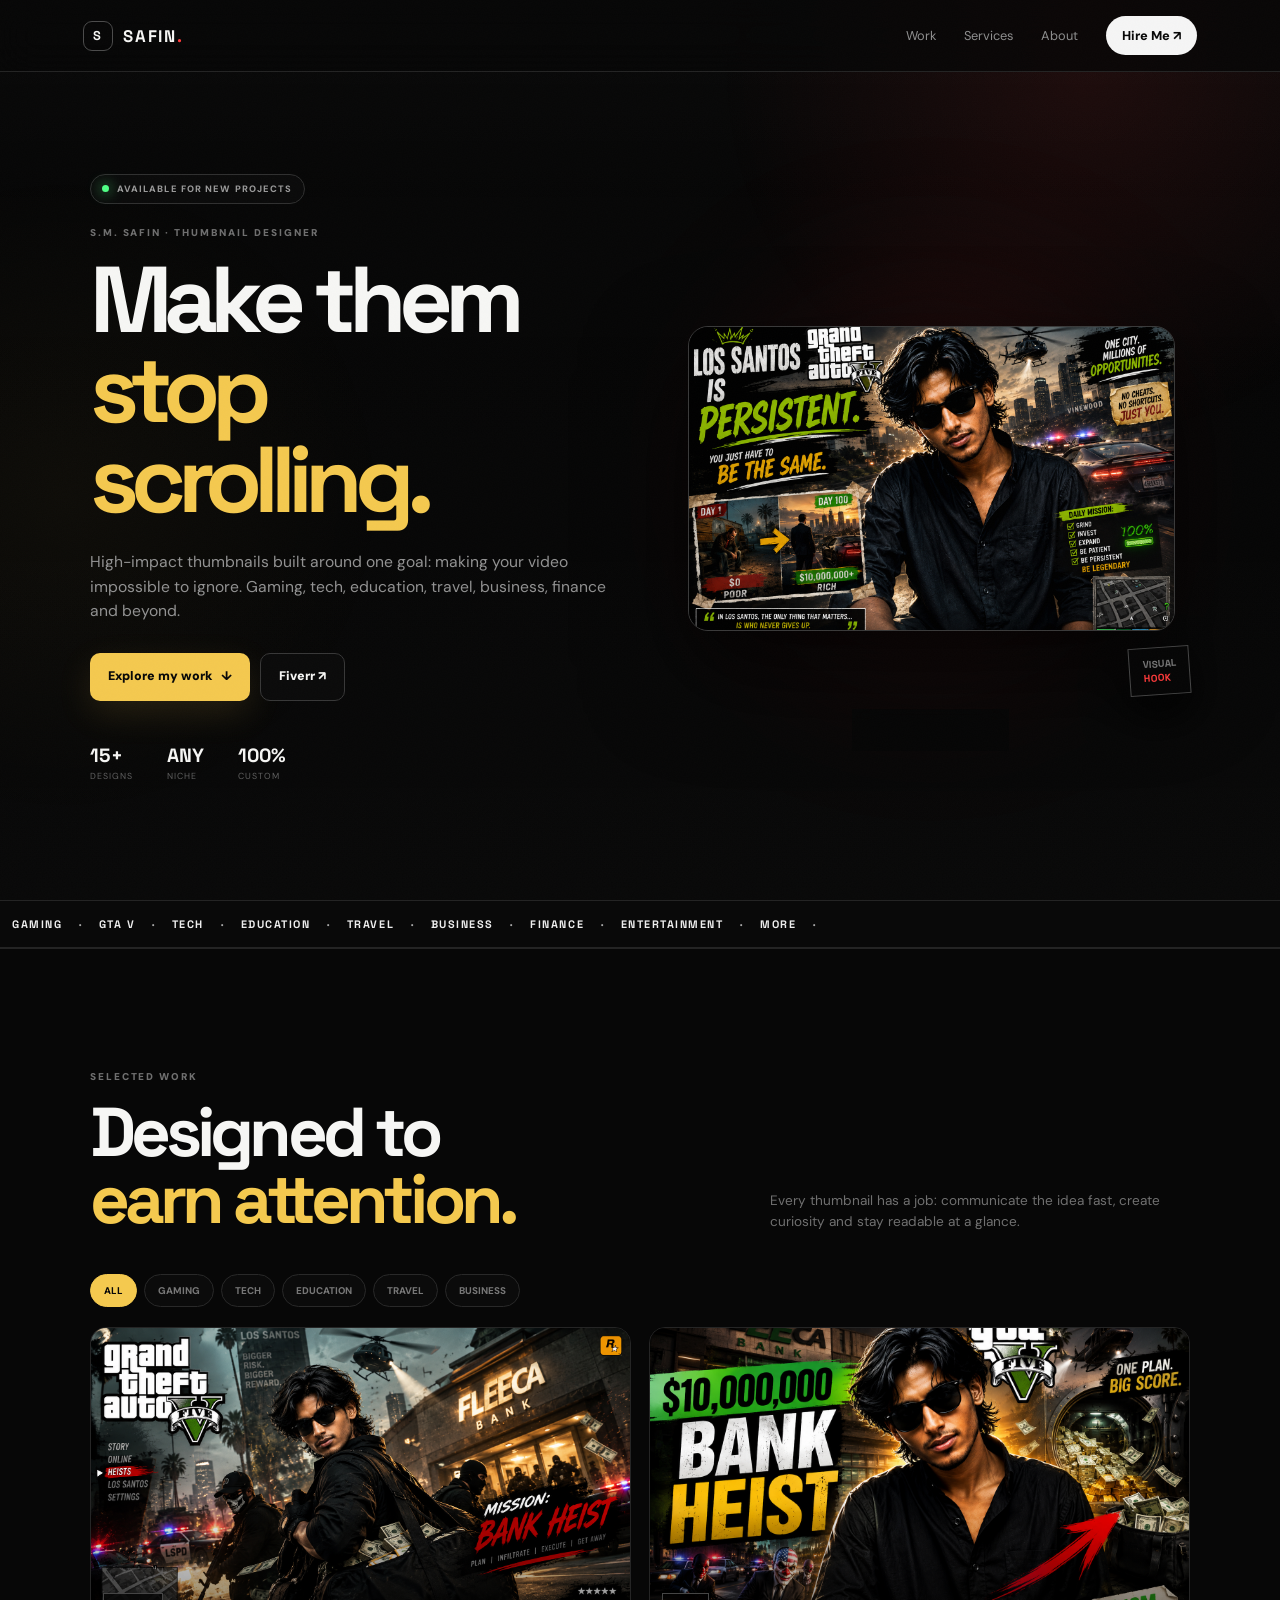
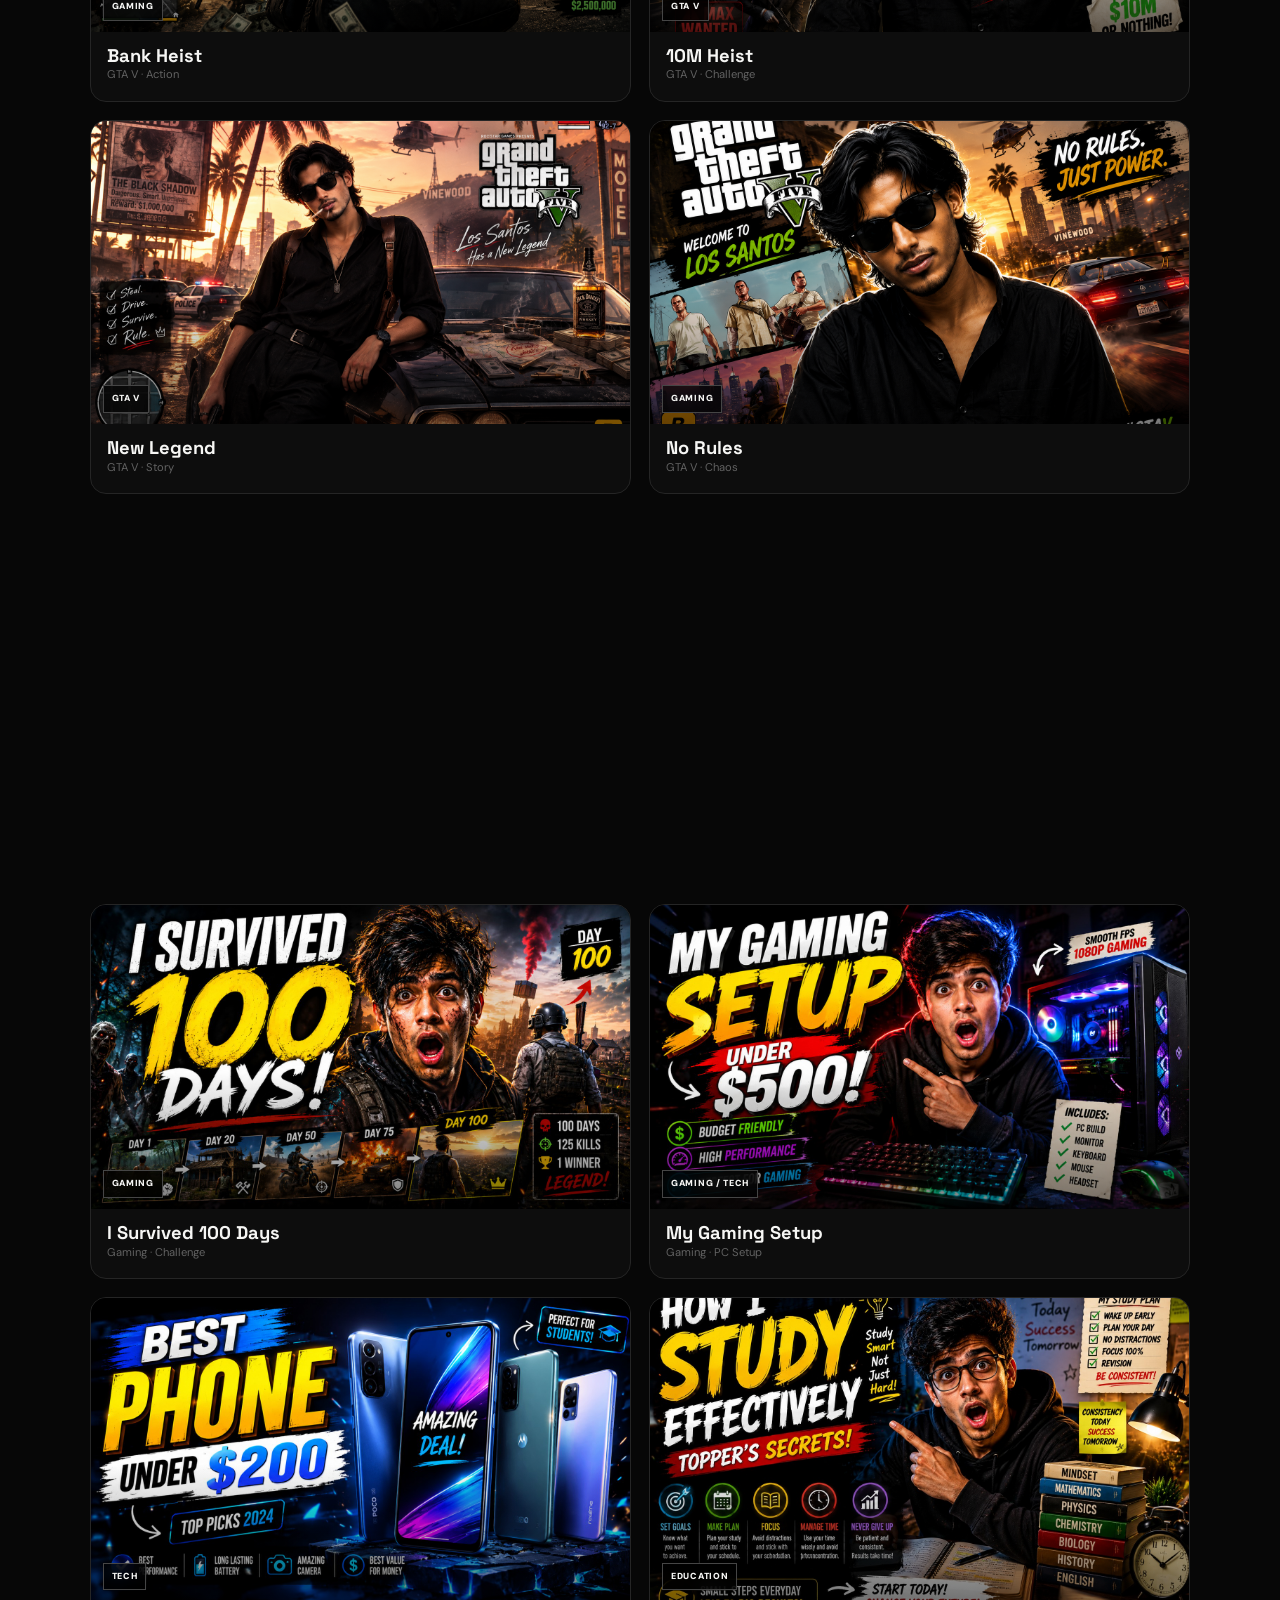
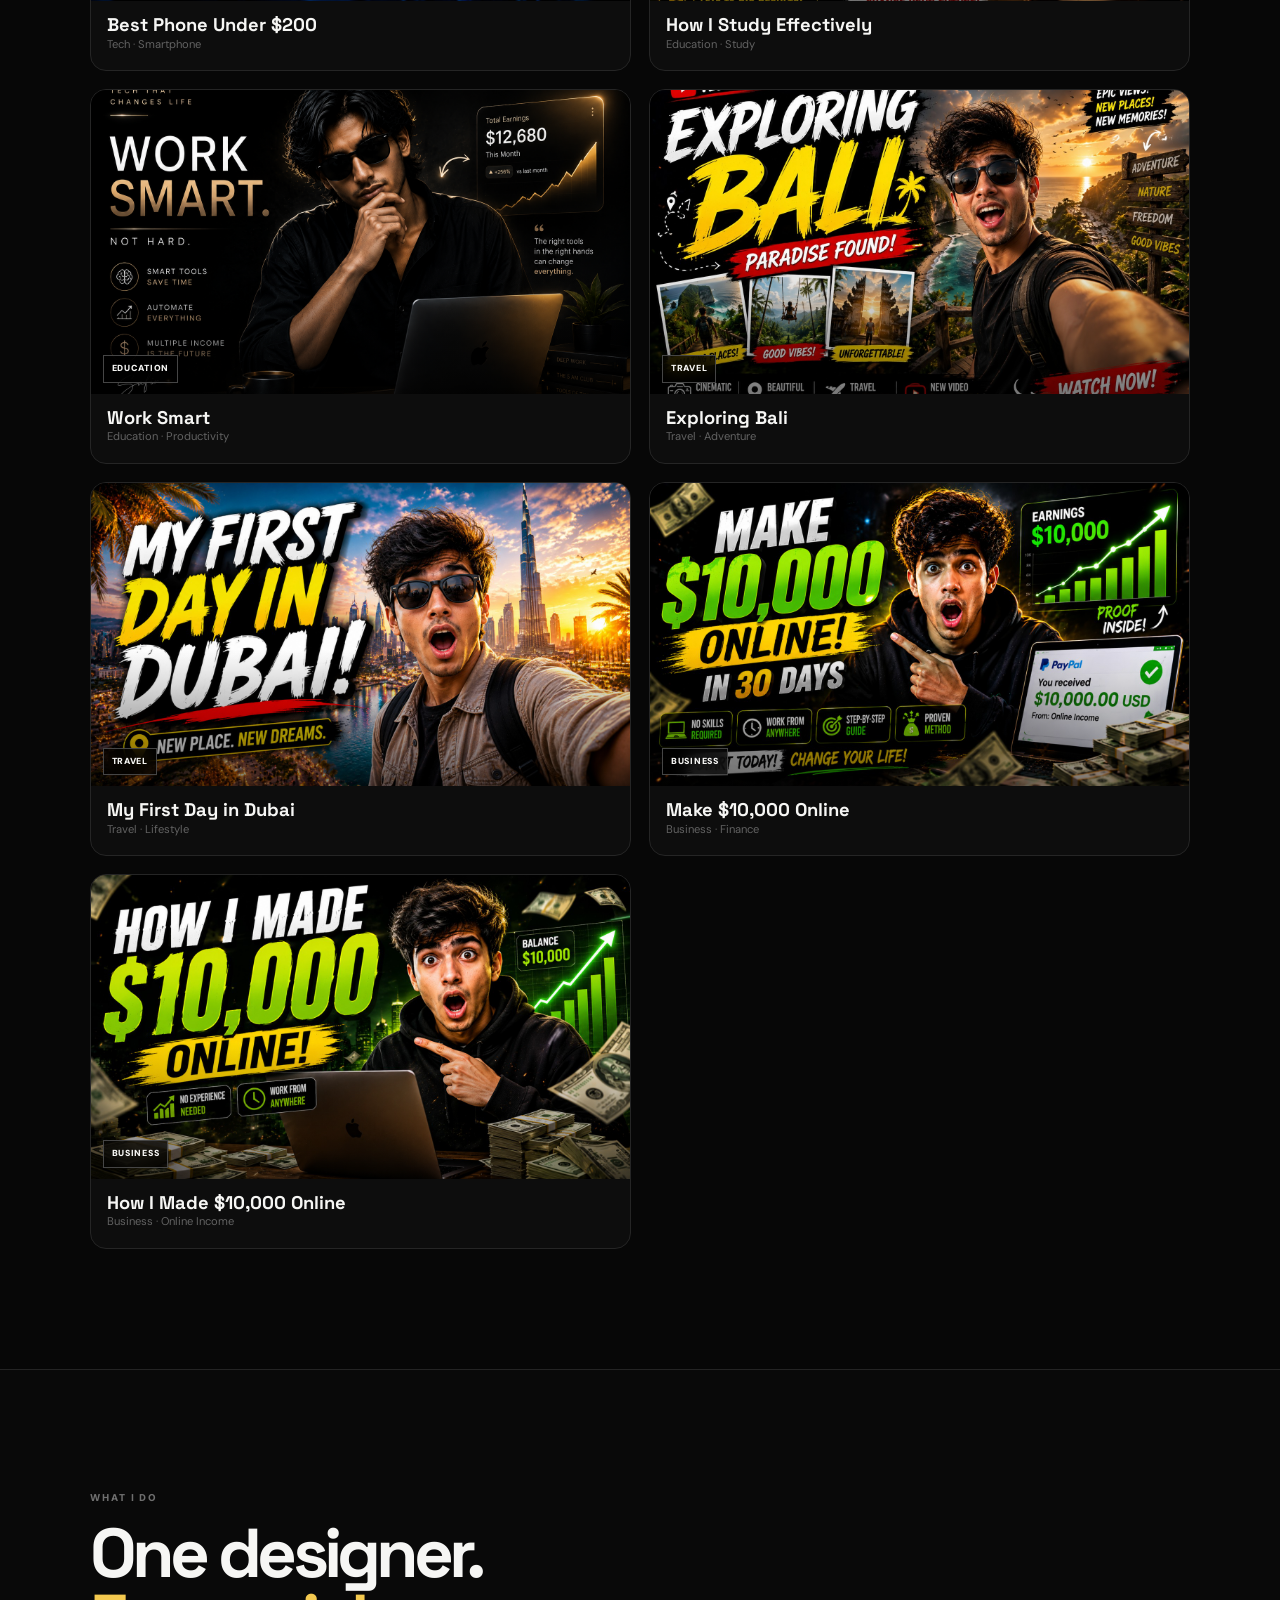
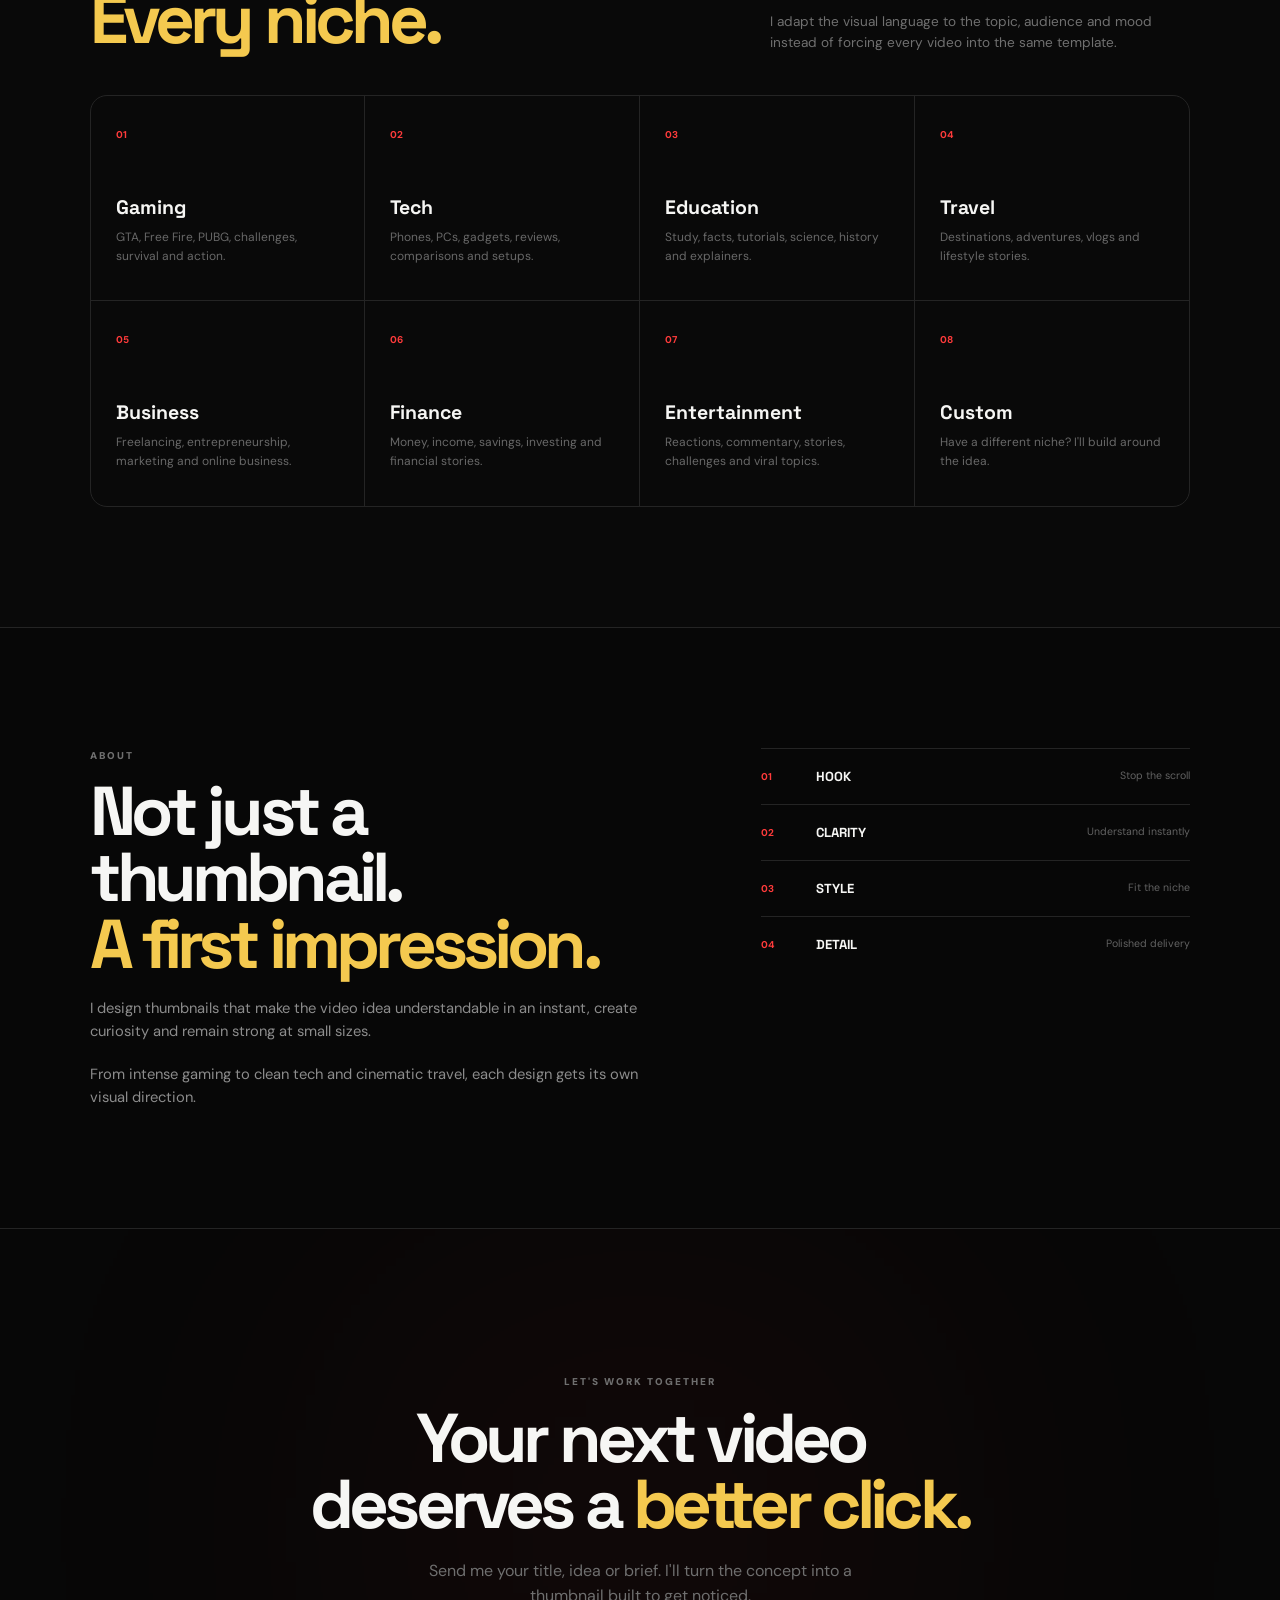
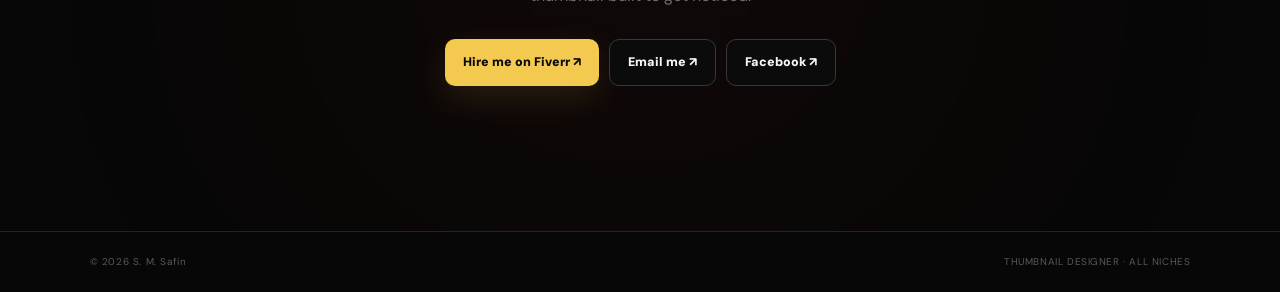
==== commit 086d518c: "Add files via upload" ====
--- a/index.html
+++ b/index.html
@@ -6,10 +6,48 @@
 <meta name="description" content="S.M. Safin — Professional Thumbnail Designer. High-impact thumbnails for gaming, tech, education, travel, business, finance and more.">
 <meta name="theme-color" content="#070707">
 <title>S.M Safin — Thumbnail Designer</title>
+
+<link rel="canonical" href="https://safinvashani-beep.github.io/safin-portfolio/">
+
+<!-- Open Graph -->
+<meta property="og:type" content="website">
+<meta property="og:title" content="S.M Safin — Thumbnail Designer">
+<meta property="og:description" content="High-impact thumbnails for gaming, tech, education, travel, business, finance and more.">
+<meta property="og:image" content="https://safinvashani-beep.github.io/safin-portfolio/assets/preview.png">
+<meta property="og:url" content="https://safinvashani-beep.github.io/safin-portfolio/">
+<meta property="og:site_name" content="S.M Safin — Thumbnail Designer">
+
+<!-- Twitter Card -->
+<meta name="twitter:card" content="summary_large_image">
+<meta name="twitter:title" content="S.M Safin — Thumbnail Designer">
+<meta name="twitter:description" content="High-impact thumbnails for gaming, tech, education, travel, business, finance and more.">
+<meta name="twitter:image" content="https://safinvashani-beep.github.io/safin-portfolio/assets/preview.png">
+
+<!-- Favicon -->
+<link rel="icon" href="assets/favicon.ico">
+<link rel="icon" type="image/png" sizes="32x32" href="assets/favicon-32.png">
+<link rel="apple-touch-icon" href="assets/favicon-180.png">
+
 <link rel="preconnect" href="https://fonts.googleapis.com">
 <link rel="preconnect" href="https://fonts.gstatic.com" crossorigin>
 <link href="https://fonts.googleapis.com/css2?family=DM+Sans:wght@400;500;600;700&family=Space+Grotesk:wght@500;600;700&display=swap" rel="stylesheet">
 <link rel="stylesheet" href="style.css">
+
+<script type="application/ld+json">
+{
+  "@context": "https://schema.org",
+  "@type": "ProfessionalService",
+  "name": "S.M Safin — Thumbnail Designer",
+  "description": "High-impact thumbnails for gaming, tech, education, travel, business, finance and more.",
+  "url": "https://safinvashani-beep.github.io/safin-portfolio/",
+  "image": "https://safinvashani-beep.github.io/safin-portfolio/assets/preview.png",
+  "email": "safinvasani77@gmail.com",
+  "sameAs": [
+    "https://www.fiverr.com/users/safin_vasani",
+    "https://www.facebook.com/share/1FQBGMkXBJ/"
+  ]
+}
+</script>
 </head>
 <body>
 
@@ -73,21 +111,21 @@
   </div>
 
   <div class="portfolio-grid">
-    <article class="card reveal" data-cat="gaming"><div class="thumb"><img src="assets/bank-heist.png" alt="Bank Heist"><span>GAMING</span></div><h3>Bank Heist</h3><p>GTA V · Action</p></article>
-    <article class="card reveal" data-cat="gaming"><div class="thumb"><img src="assets/gta-10m-heist.png" alt="10M Heist"><span>GTA V</span></div><h3>10M Heist</h3><p>GTA V · Challenge</p></article>
-    <article class="card reveal" data-cat="gaming"><div class="thumb"><img src="assets/gta-new-legend.png" alt="New Legend"><span>GTA V</span></div><h3>New Legend</h3><p>GTA V · Story</p></article>
-    <article class="card reveal" data-cat="gaming"><div class="thumb"><img src="assets/gta-no-rules.png" alt="No Rules"><span>GAMING</span></div><h3>No Rules</h3><p>GTA V · Chaos</p></article>
-    <article class="card reveal" data-cat="gaming"><div class="thumb"><img src="assets/gta-persistent.png" alt="Be Persistent"><span>GTA V</span></div><h3>Be Persistent</h3><p>GTA V · Motivation</p></article>
-    <article class="card reveal" data-cat="gaming"><div class="thumb"><img src="assets/last-zone-king.png" alt="Last Zone King"><span>GAMING</span></div><h3>Last Zone King</h3><p>Gaming · Survival</p></article>
-    <article class="card reveal" data-cat="gaming"><div class="thumb"><img src="assets/gaming-100-days.png" alt="100 Days"><span>GAMING</span></div><h3>I Survived 100 Days</h3><p>Gaming · Challenge</p></article>
-    <article class="card reveal" data-cat="gaming"><div class="thumb"><img src="assets/pc-setup.png" alt="Gaming Setup"><span>GAMING / TECH</span></div><h3>My Gaming Setup</h3><p>Gaming · PC Setup</p></article>
-    <article class="card reveal" data-cat="tech"><div class="thumb"><img src="assets/phone-1.png" alt="Best Phone Under 200"><span>TECH</span></div><h3>Best Phone Under $200</h3><p>Tech · Smartphone</p></article>
-    <article class="card reveal" data-cat="education"><div class="thumb"><img src="assets/education.png" alt="Study Effectively"><span>EDUCATION</span></div><h3>How I Study Effectively</h3><p>Education · Study</p></article>
-    <article class="card reveal" data-cat="education"><div class="thumb"><img src="assets/work smart.png" alt="Work Smart"><span>EDUCATION</span></div><h3>Work Smart</h3><p>Education · Productivity</p></article>
-    <article class="card reveal" data-cat="travel"><div class="thumb"><img src="assets/bali.png" alt="Exploring Bali"><span>TRAVEL</span></div><h3>Exploring Bali</h3><p>Travel · Adventure</p></article>
-    <article class="card reveal" data-cat="travel"><div class="thumb"><img src="assets/dubai.png" alt="First Day in Dubai"><span>TRAVEL</span></div><h3>My First Day in Dubai</h3><p>Travel · Lifestyle</p></article>
-    <article class="card reveal" data-cat="business"><div class="thumb"><img src="assets/money.png" alt="Make 10000 Online"><span>BUSINESS</span></div><h3>Make $10,000 Online</h3><p>Business · Finance</p></article>
-    <article class="card reveal" data-cat="business"><div class="thumb"><img src="assets/online-income.png" alt="Online Income"><span>BUSINESS</span></div><h3>How I Made $10,000 Online</h3><p>Business · Online Income</p></article>
+    <article class="card reveal" data-cat="gaming"><div class="thumb"><img src="assets/bank-heist.png" alt="Bank Heist" loading="lazy"><span>GAMING</span></div><h3>Bank Heist</h3><p>GTA V · Action</p></article>
+    <article class="card reveal" data-cat="gaming"><div class="thumb"><img src="assets/gta-10m-heist.png" alt="10M Heist" loading="lazy"><span>GTA V</span></div><h3>10M Heist</h3><p>GTA V · Challenge</p></article>
+    <article class="card reveal" data-cat="gaming"><div class="thumb"><img src="assets/gta-new-legend.png" alt="New Legend" loading="lazy"><span>GTA V</span></div><h3>New Legend</h3><p>GTA V · Story</p></article>
+    <article class="card reveal" data-cat="gaming"><div class="thumb"><img src="assets/gta-no-rules.png" alt="No Rules" loading="lazy"><span>GAMING</span></div><h3>No Rules</h3><p>GTA V · Chaos</p></article>
+    <article class="card reveal" data-cat="gaming"><div class="thumb"><img src="assets/gta-persistent.png" alt="Be Persistent" loading="lazy"><span>GTA V</span></div><h3>Be Persistent</h3><p>GTA V · Motivation</p></article>
+    <article class="card reveal" data-cat="gaming"><div class="thumb"><img src="assets/last-zone-king.png" alt="Last Zone King" loading="lazy"><span>GAMING</span></div><h3>Last Zone King</h3><p>Gaming · Survival</p></article>
+    <article class="card reveal" data-cat="gaming"><div class="thumb"><img src="assets/gaming-100-days.png" alt="100 Days" loading="lazy"><span>GAMING</span></div><h3>I Survived 100 Days</h3><p>Gaming · Challenge</p></article>
+    <article class="card reveal" data-cat="gaming"><div class="thumb"><img src="assets/pc-setup.png" alt="Gaming Setup" loading="lazy"><span>GAMING / TECH</span></div><h3>My Gaming Setup</h3><p>Gaming · PC Setup</p></article>
+    <article class="card reveal" data-cat="tech"><div class="thumb"><img src="assets/phone-1.png" alt="Best Phone Under 200" loading="lazy"><span>TECH</span></div><h3>Best Phone Under $200</h3><p>Tech · Smartphone</p></article>
+    <article class="card reveal" data-cat="education"><div class="thumb"><img src="assets/education.png" alt="Study Effectively" loading="lazy"><span>EDUCATION</span></div><h3>How I Study Effectively</h3><p>Education · Study</p></article>
+    <article class="card reveal" data-cat="education"><div class="thumb"><img src="assets/work smart.png" alt="Work Smart" loading="lazy"><span>EDUCATION</span></div><h3>Work Smart</h3><p>Education · Productivity</p></article>
+    <article class="card reveal" data-cat="travel"><div class="thumb"><img src="assets/bali.png" alt="Exploring Bali" loading="lazy"><span>TRAVEL</span></div><h3>Exploring Bali</h3><p>Travel · Adventure</p></article>
+    <article class="card reveal" data-cat="travel"><div class="thumb"><img src="assets/dubai.png" alt="First Day in Dubai" loading="lazy"><span>TRAVEL</span></div><h3>My First Day in Dubai</h3><p>Travel · Lifestyle</p></article>
+    <article class="card reveal" data-cat="business"><div class="thumb"><img src="assets/money.png" alt="Make 10000 Online" loading="lazy"><span>BUSINESS</span></div><h3>Make $10,000 Online</h3><p>Business · Finance</p></article>
+    <article class="card reveal" data-cat="business"><div class="thumb"><img src="assets/online-income.png" alt="Online Income" loading="lazy"><span>BUSINESS</span></div><h3>How I Made $10,000 Online</h3><p>Business · Online Income</p></article>
   </div>
 </section>
 
